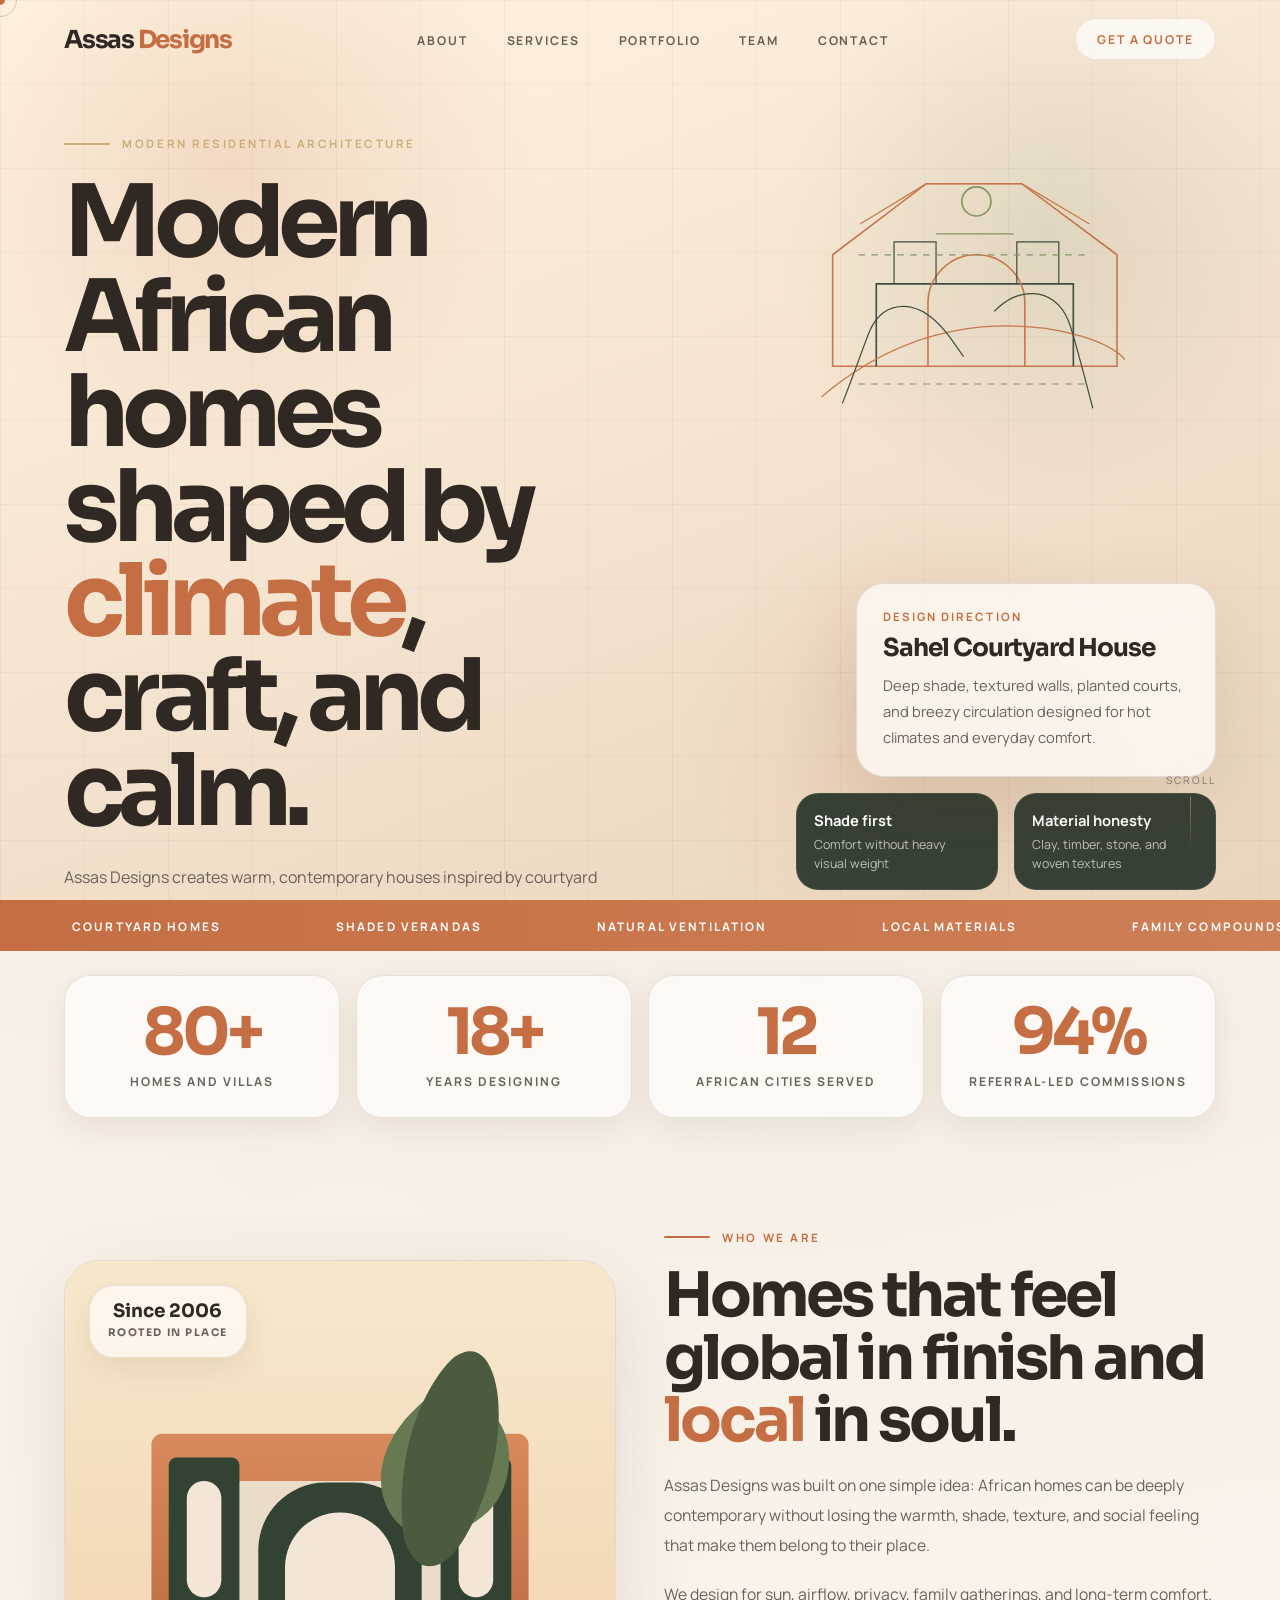
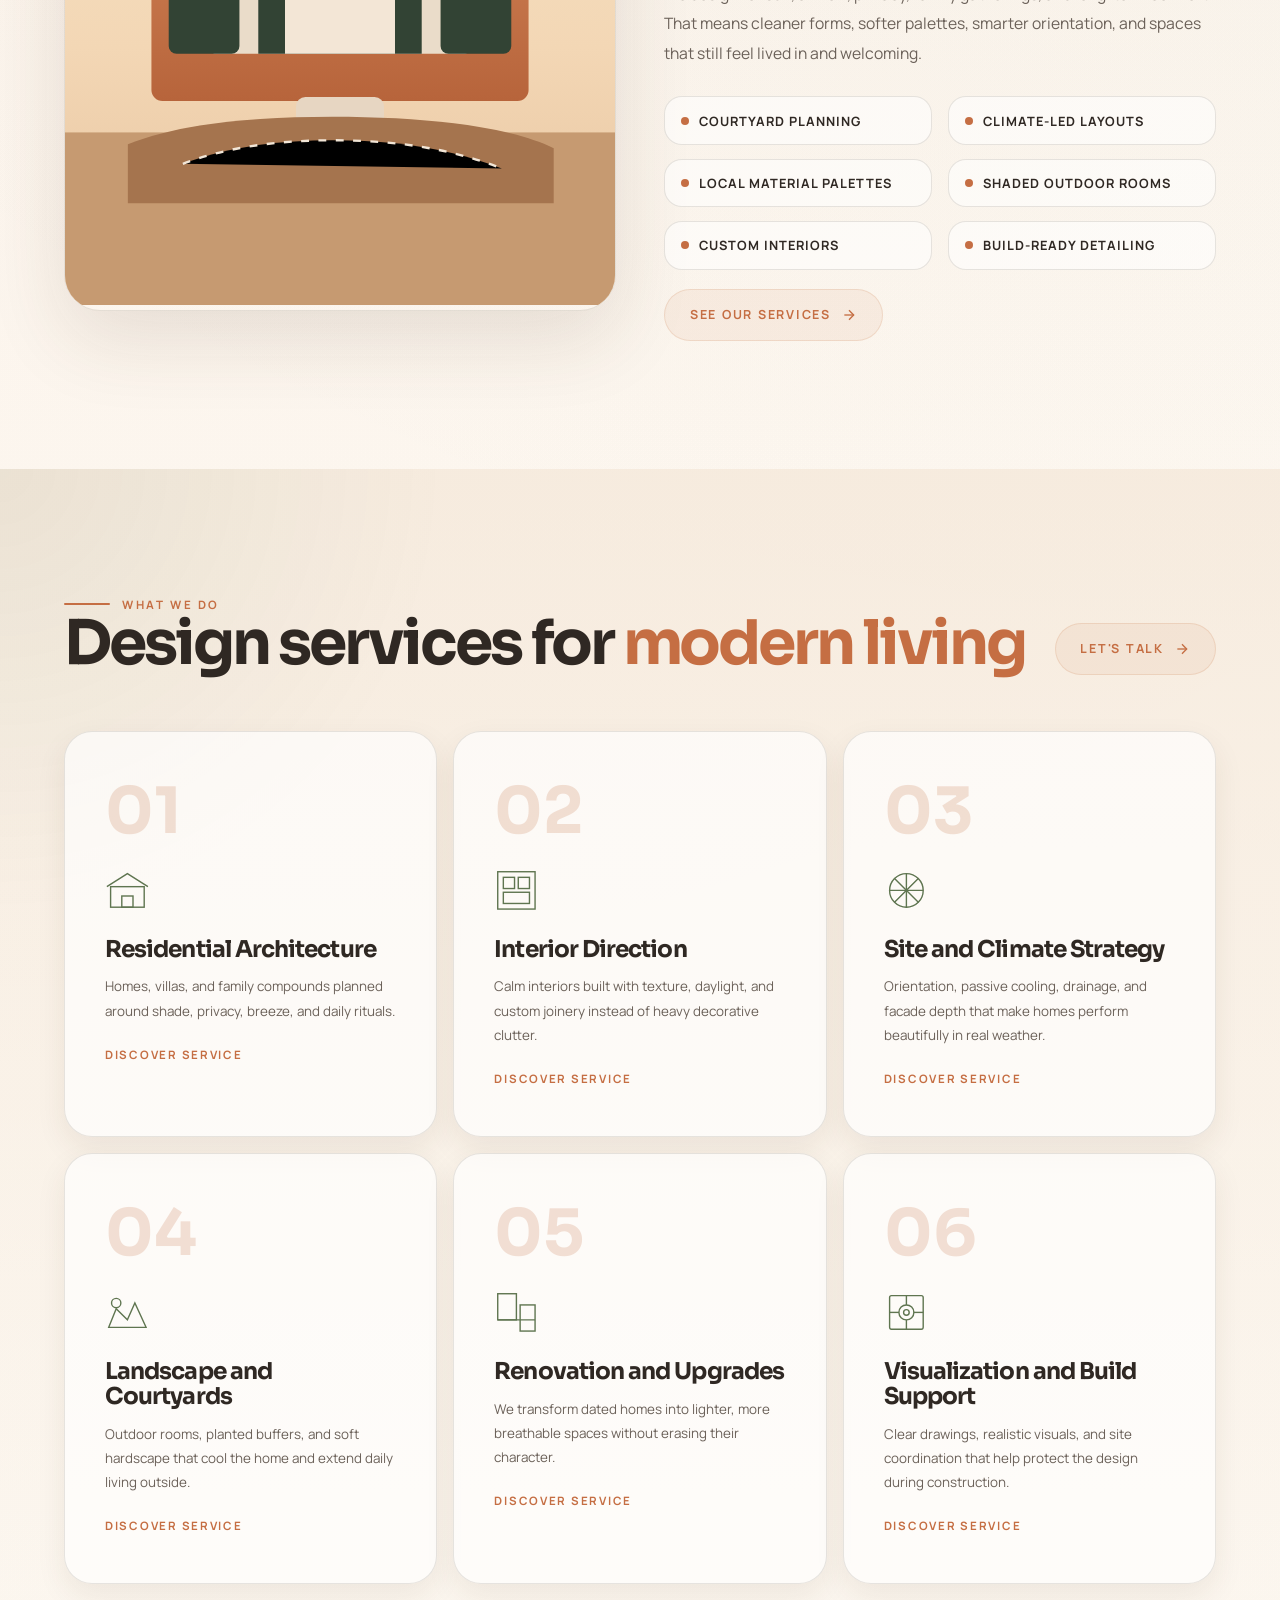
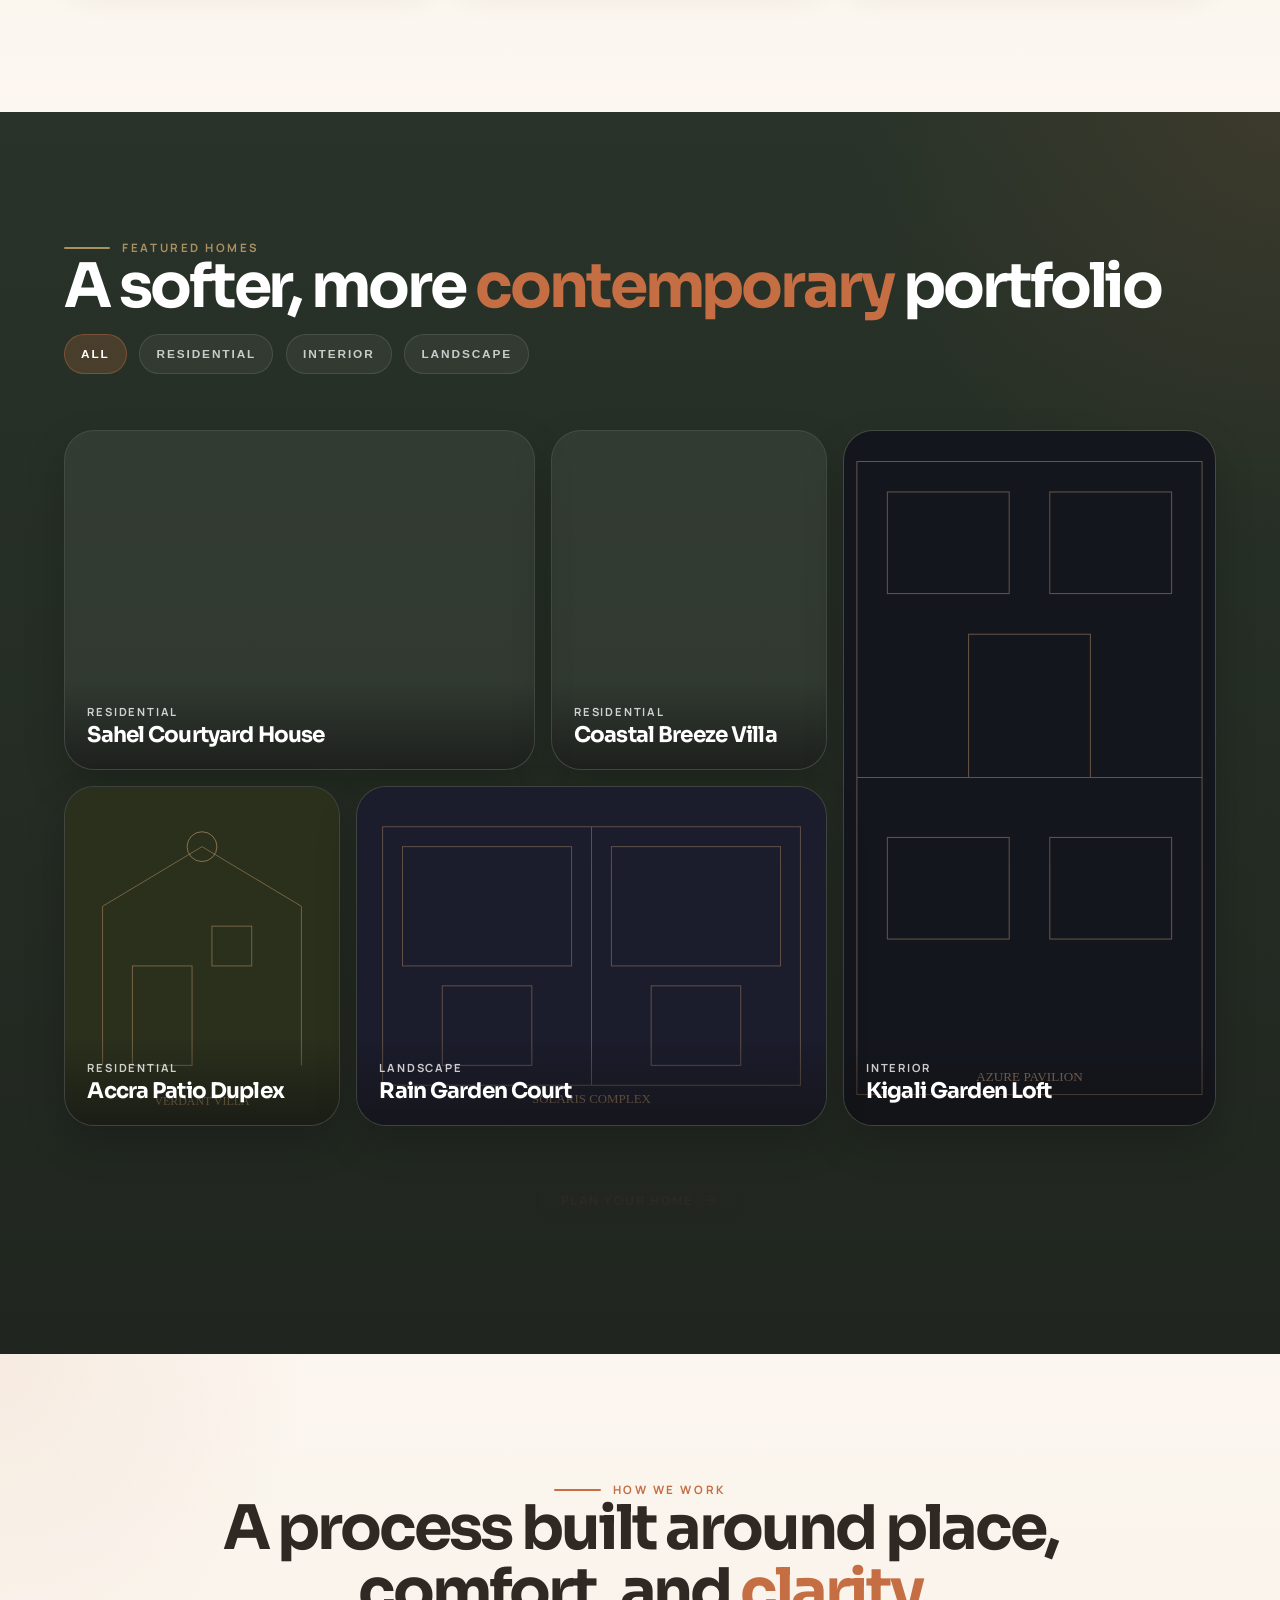
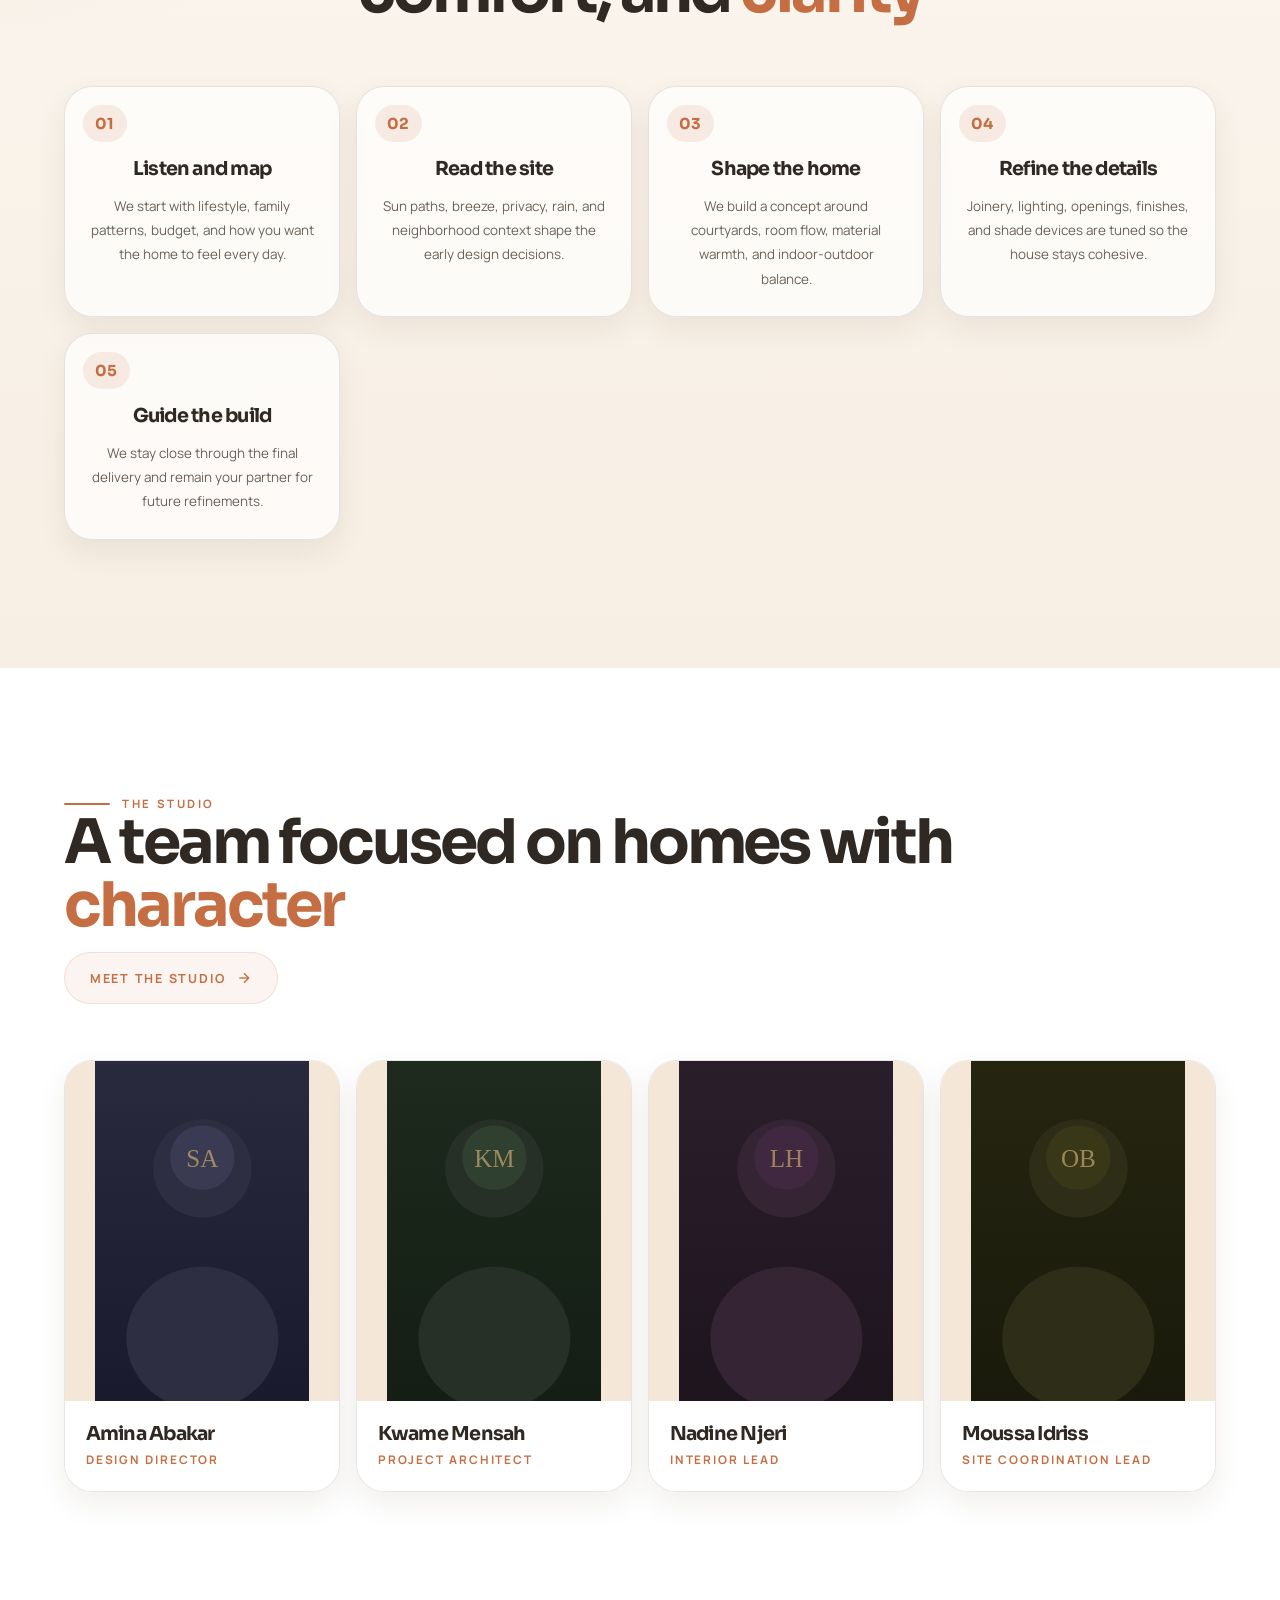
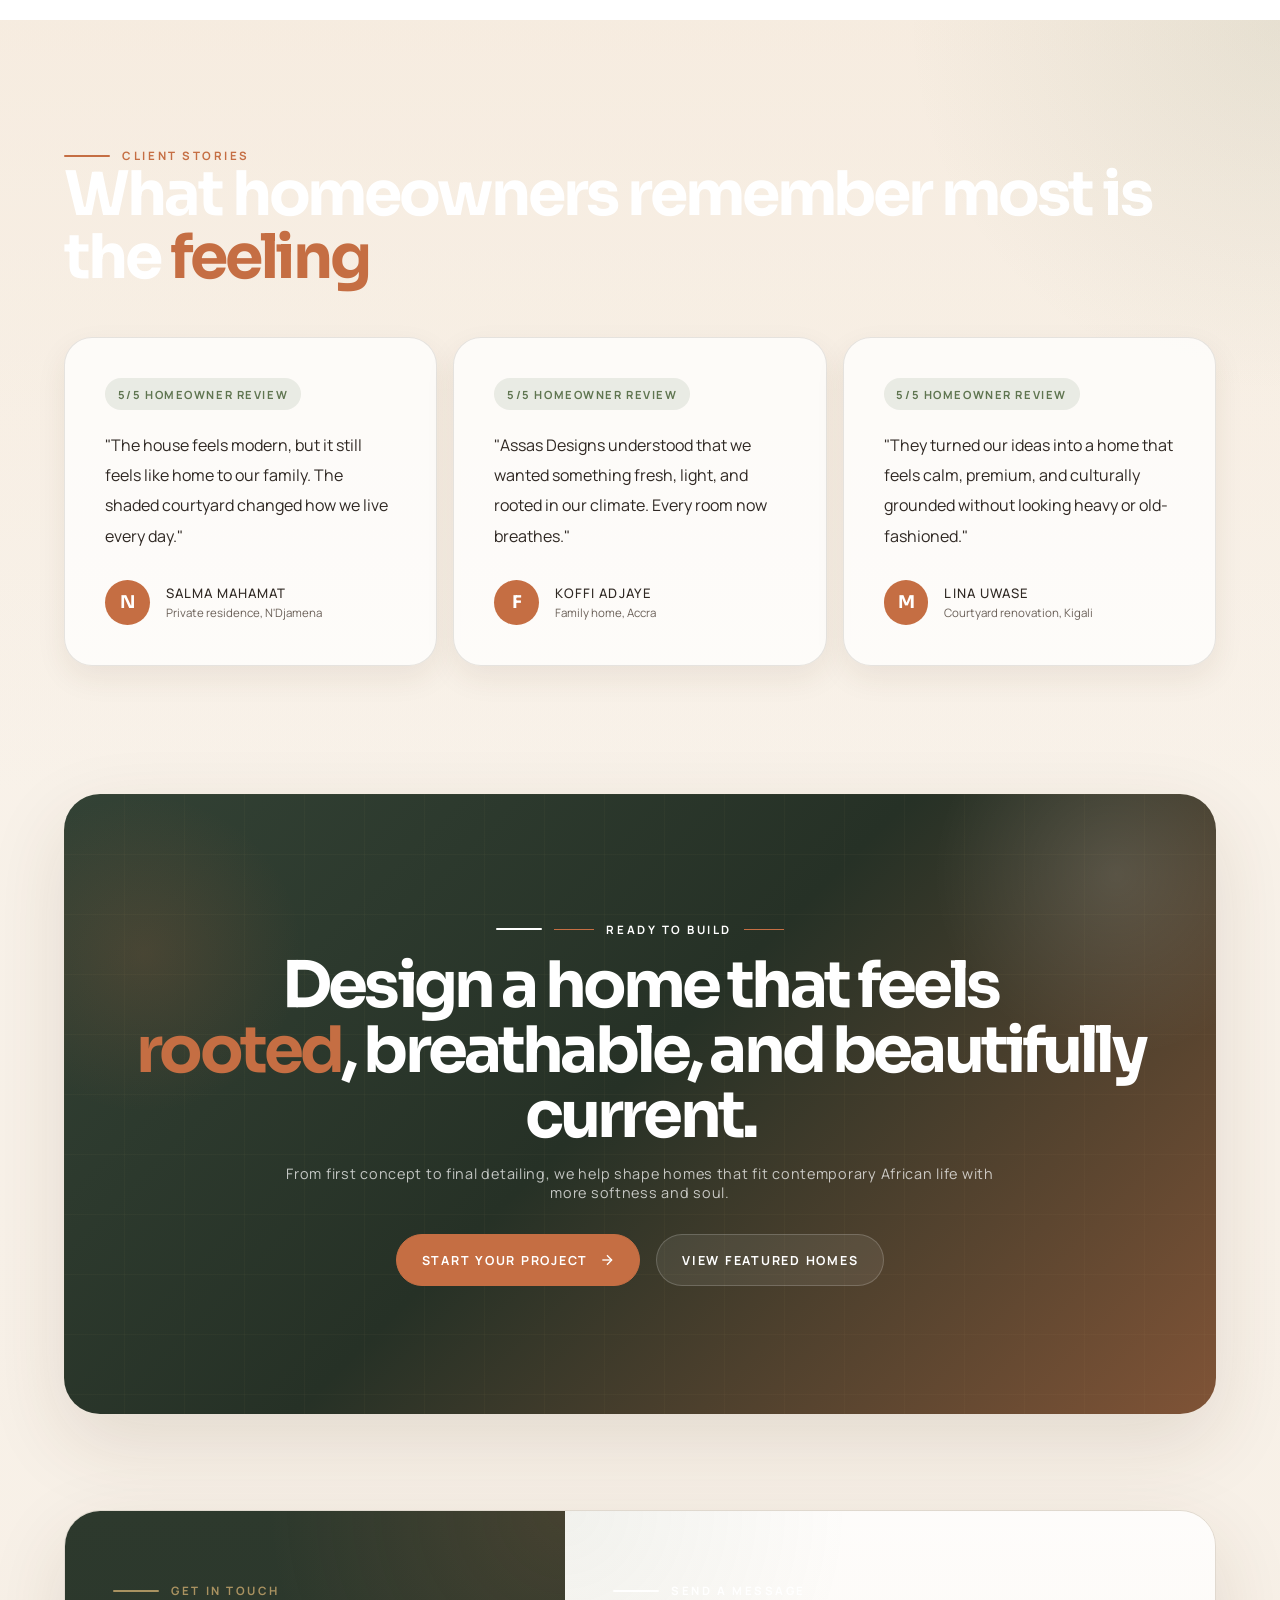
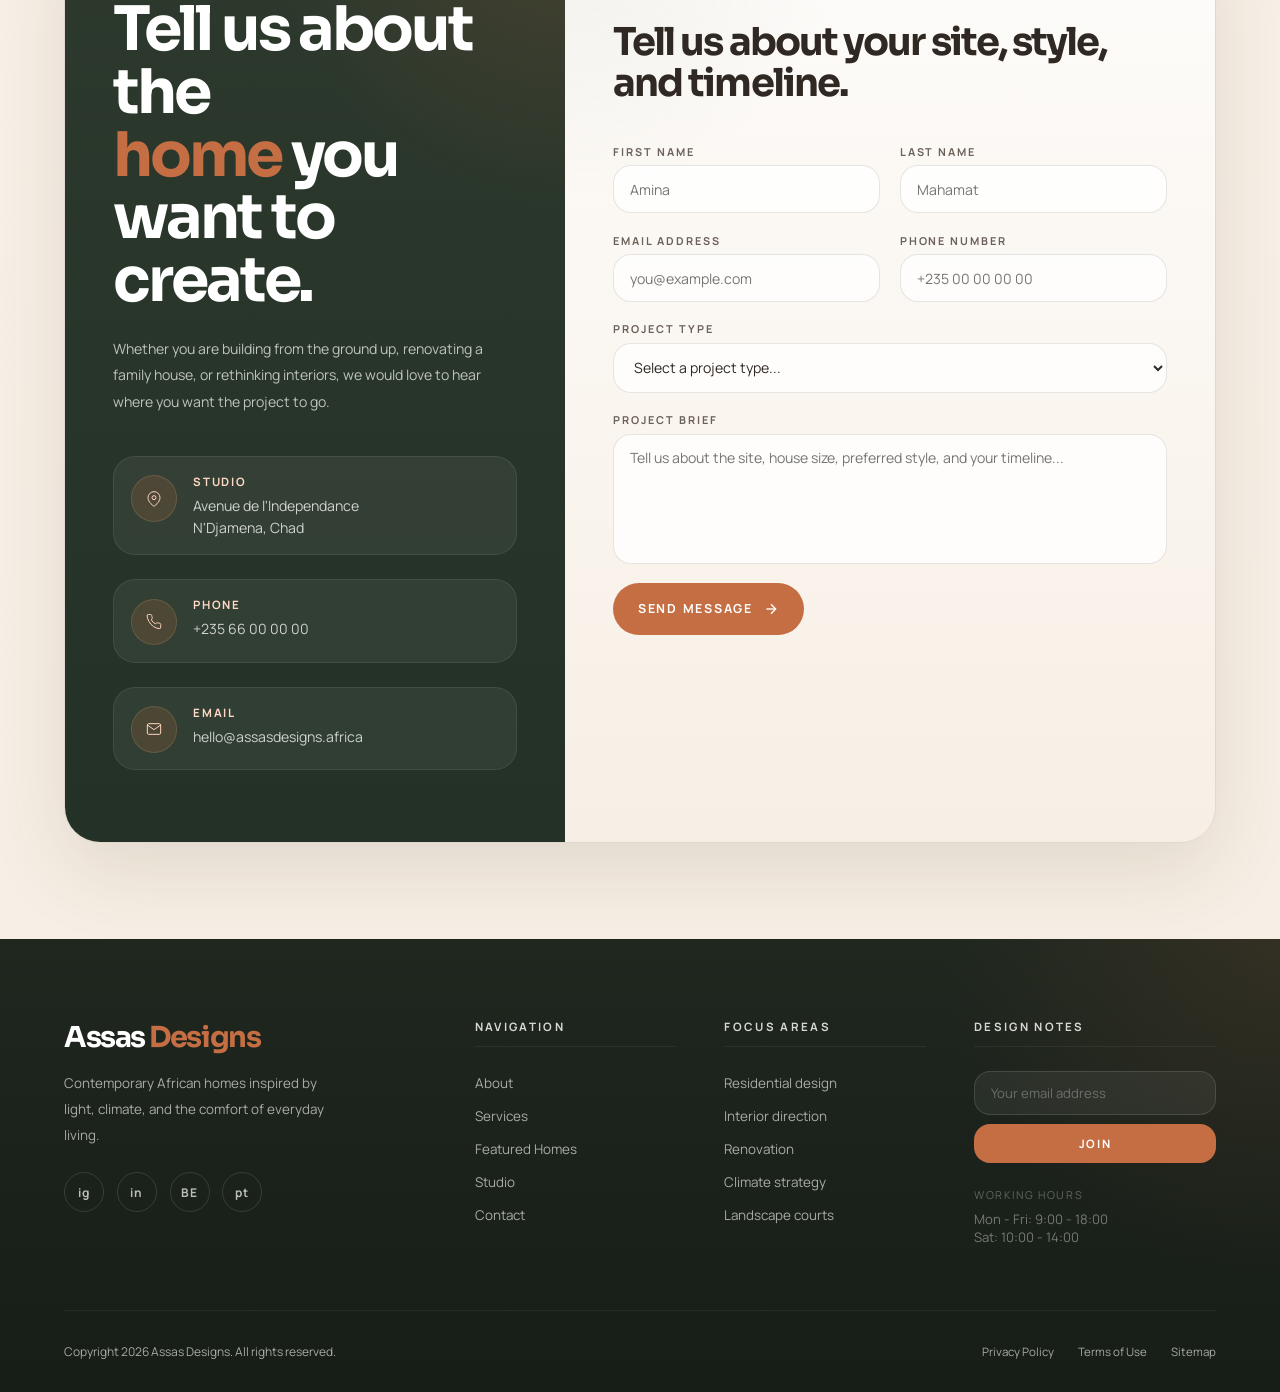
==== index.html @ fd2e8d2f "Refactor code structure for improved readability and maintainability" ====
<!DOCTYPE html>
<html lang="en">
<head>
  <meta charset="UTF-8" />
  <meta name="viewport" content="width=device-width, initial-scale=1.0" />
  <title>Assas Designs - Modern African Homes & Interiors</title>
  <link rel="preconnect" href="https://fonts.googleapis.com" />
  <link rel="preconnect" href="https://fonts.gstatic.com" crossorigin />
  <link href="https://fonts.googleapis.com/css2?family=Manrope:wght@400;500;600;700;800&family=Sora:wght@400;500;600;700;800&display=swap" rel="stylesheet" />
  <link rel="stylesheet" href="styles.css" />
</head>
<body>

  <!-- PAGE LOADER -->
  <div id="page-loader">
    <div class="loader-logo">Assas <span>Designs</span></div>
    <div class="loader-bar"><div class="loader-bar-fill"></div></div>
    <div class="loader-pct" id="loader-pct">0%</div>
  </div>

  <!-- CUSTOM CURSOR -->
  <div class="cursor" id="cursor"></div>
  <div class="cursor-ring" id="cursor-ring"></div>

  <!-- NAVBAR -->
  <nav id="navbar">
    <a href="#" class="nav-logo">Assas <span>Designs</span></a>
    <ul class="nav-links">
      <li><a href="#about">About</a></li>
      <li><a href="#services">Services</a></li>
      <li><a href="#portfolio">Portfolio</a></li>
      <li><a href="#team">Team</a></li>
      <li><a href="#contact">Contact</a></li>
    </ul>
    <a href="#contact" class="nav-cta">Get a Quote</a>
    <div class="hamburger" id="hamburger" onclick="toggleMenu()">
      <span></span><span></span><span></span>
    </div>
  </nav>

  <!-- MOBILE MENU -->
  <div class="mobile-menu" id="mobile-menu">
    <a href="#about"      onclick="toggleMenu()">About</a>
    <a href="#services"   onclick="toggleMenu()">Services</a>
    <a href="#portfolio"  onclick="toggleMenu()">Portfolio</a>
    <a href="#team"       onclick="toggleMenu()">Team</a>
    <a href="#contact"    onclick="toggleMenu()">Contact</a>
  </div>

  <!-- ══════════════ HERO ══════════════ -->
  <section id="hero">
    <div class="hero-bg"></div>

    <svg class="hero-lines" viewBox="0 0 520 520" fill="none" xmlns="http://www.w3.org/2000/svg" aria-hidden="true">
      <path d="M86 342H438V204L320 116H202L86 204V342Z" stroke="#c56e43" stroke-width="2"/>
      <path d="M140 342V240H384V342" stroke="#314333" stroke-width="2"/>
      <path d="M204 342V264C204 230.863 230.863 204 264 204C297.137 204 324 230.863 324 264V342" stroke="#c56e43" stroke-width="2"/>
      <path d="M162 240V188H214V240" stroke="#314333" stroke-width="1.5"/>
      <path d="M314 240V188H366V240" stroke="#314333" stroke-width="1.5"/>
      <path d="M118 204H406" stroke="#7d8f5b" stroke-width="1.5" stroke-dasharray="8 8"/>
      <path d="M118 364H406" stroke="#7d8f5b" stroke-width="1.5" stroke-dasharray="8 8"/>
      <path d="M72 380C138 324 214 292 302 292C370 292 430 312 448 334" stroke="#c56e43" stroke-width="1.5"/>
      <path d="M98 388C116 342 126 312 132 298C141 278 156 268 174 268C194 268 214 282 234 310L248 330" stroke="#314333" stroke-width="1.5"/>
      <path d="M408 394C392 332 382 296 378 286C369 264 352 252 334 252C316 252 302 258 286 274" stroke="#314333" stroke-width="1.5"/>
      <circle cx="264" cy="138" r="18" stroke="#7d8f5b" stroke-width="2"/>
      <path d="M120 166L202 116H320L404 166" stroke="#c56e43" stroke-width="1.5"/>
      <path d="M214 178H310" stroke="#7d8f5b" stroke-width="1.5"/>
    </svg>

    <div class="hero-content">
      <div class="section-label reveal">Modern Residential Architecture</div>
      <h1 class="hero-title reveal reveal-delay-1">
        Modern African homes shaped by <em>climate</em>, craft, and calm.
      </h1>
      <p class="hero-sub reveal reveal-delay-2">
        Assas Designs creates warm, contemporary houses inspired by courtyard living, shaded verandas, local materials, and the rhythm of family life across Africa.
      </p>
      <div class="hero-actions reveal reveal-delay-3">
        <a href="#portfolio" class="btn btn-filled">
          Explore Homes
          <svg viewBox="0 0 24 24" fill="none" stroke="currentColor" stroke-width="2"><line x1="5" y1="12" x2="19" y2="12"/><polyline points="12 5 19 12 12 19"/></svg>
        </a>
        <a href="#contact" class="btn btn-dark">Start a Project</a>
      </div>
      <div class="hero-badges reveal reveal-delay-4">
        <span class="hero-badge">Courtyard layouts</span>
        <span class="hero-badge">Passive cooling</span>
        <span class="hero-badge">Indoor-outdoor living</span>
      </div>
    </div>

    <div class="hero-showcase reveal reveal-delay-2">
      <div class="hero-card hero-card-main">
        <div class="hero-card-kicker">Design Direction</div>
        <h3>Sahel Courtyard House</h3>
        <p>Deep shade, textured walls, planted courts, and breezy circulation designed for hot climates and everyday comfort.</p>
      </div>
      <div class="hero-mini-grid">
        <div class="hero-mini">
          <strong>Shade first</strong>
          <span>Comfort without heavy visual weight</span>
        </div>
        <div class="hero-mini">
          <strong>Material honesty</strong>
          <span>Clay, timber, stone, and woven textures</span>
        </div>
      </div>
    </div>

    <div class="hero-scroll">Scroll</div>
  </section>

  <!-- TICKER -->
  <div class="ticker-wrap" aria-hidden="true">
    <div class="ticker-track">
      <span>Courtyard homes</span>
      <span>Shaded verandas</span>
      <span>Natural ventilation</span>
      <span>Local materials</span>
      <span>Family compounds</span>
      <span>Quiet interiors</span>
      <span>Tropical landscapes</span>
      <span>Climate-smart design</span>
      <span>Courtyard homes</span>
      <span>Shaded verandas</span>
      <span>Natural ventilation</span>
      <span>Local materials</span>
      <span>Family compounds</span>
      <span>Quiet interiors</span>
      <span>Tropical landscapes</span>
      <span>Climate-smart design</span>
    </div>
  </div>

  <!-- ══════════════ STATS ══════════════ -->
  <section id="stats">
    <div class="stat-item reveal">
      <div class="stat-num"><span class="counter" data-target="80">0</span><span>+</span></div>
      <div class="stat-label">Homes and villas</div>
    </div>
    <div class="stat-item reveal reveal-delay-1">
      <div class="stat-num"><span class="counter" data-target="18">0</span><span>+</span></div>
      <div class="stat-label">Years designing</div>
    </div>
    <div class="stat-item reveal reveal-delay-2">
      <div class="stat-num"><span class="counter" data-target="12">0</span><span></span></div>
      <div class="stat-label">African cities served</div>
    </div>
    <div class="stat-item reveal reveal-delay-3">
      <div class="stat-num"><span class="counter" data-target="94">0</span><span>%</span></div>
      <div class="stat-label">Referral-led commissions</div>
    </div>
  </section>

  <!-- ══════════════ ABOUT ══════════════ -->
  <section id="about">
    <div class="about-image reveal">
      <svg viewBox="0 0 700 820" xmlns="http://www.w3.org/2000/svg" role="img" aria-label="Illustration of a modern African courtyard home">
        <defs>
          <linearGradient id="aboutSky" x1="0" y1="0" x2="0" y2="1">
            <stop offset="0%" stop-color="#f7e8cc"/>
            <stop offset="60%" stop-color="#f3d7b5"/>
            <stop offset="100%" stop-color="#e6c29d"/>
          </linearGradient>
          <linearGradient id="aboutWall" x1="0" y1="0" x2="0" y2="1">
            <stop offset="0%" stop-color="#d78b5d"/>
            <stop offset="100%" stop-color="#b7643b"/>
          </linearGradient>
        </defs>
        <rect width="700" height="820" fill="url(#aboutSky)"/>
        <rect y="600" width="700" height="220" fill="#c69a71"/>
        <rect x="110" y="220" width="480" height="340" rx="14" fill="url(#aboutWall)"/>
        <rect x="176" y="280" width="348" height="220" rx="18" fill="#eadcc9"/>
        <path d="M246 500V368C246 320.503 284.503 282 332 282H368C415.497 282 454 320.503 454 368V500" fill="#324334"/>
        <path d="M280 500V390C280 351.34 311.34 320 350 320C388.66 320 420 351.34 420 390V500" fill="#f3e6d6"/>
        <rect x="132" y="250" width="90" height="250" rx="10" fill="#324334"/>
        <rect x="478" y="250" width="90" height="250" rx="10" fill="#324334"/>
        <rect x="155" y="280" width="44" height="148" rx="22" fill="#f3e6d6"/>
        <rect x="501" y="280" width="44" height="148" rx="22" fill="#f3e6d6"/>
        <rect x="294" y="555" width="112" height="44" rx="12" fill="#e7d6c2"/>
        <path d="M80 615C144 590 230 580 340 580C460 580 564 592 622 620V690H80V615Z" fill="#a5744e"/>
        <path d="M486 166C518 166 548 188 560 220C572 252 564 302 530 326C502 348 470 354 448 348C428 342 410 324 404 296C396 258 414 218 446 188C458 176 472 166 486 166Z" fill="#657a53"/>
        <path d="M430 344C426 302 430 258 440 222C454 172 480 134 496 122C516 108 534 114 544 142C556 174 554 224 542 270C528 322 506 364 486 380C474 390 458 392 448 382C438 372 432 360 430 344Z" fill="#4a5b3f"/>
        <path d="M150 640C202 620 266 610 340 610C420 610 490 620 556 646" stroke="#f2e6d7" stroke-width="3" stroke-dasharray="10 12"/>
      </svg>
      <div class="about-year">
        <strong>Since 2006</strong>
        <small>Rooted in place</small>
      </div>
    </div>

    <div class="about-content">
      <div class="section-label reveal">Who We Are</div>
      <h2 class="section-title reveal reveal-delay-1">
        Homes that feel global in finish and <em>local</em> in soul.
      </h2>
      <p class="reveal reveal-delay-2">
        Assas Designs was built on one simple idea: African homes can be deeply contemporary without losing the warmth, shade, texture, and social feeling that make them belong to their place.
      </p>
      <p class="reveal reveal-delay-3">
        We design for sun, airflow, privacy, family gatherings, and long-term comfort. That means cleaner forms, softer palettes, smarter orientation, and spaces that still feel lived in and welcoming.
      </p>
      <div class="about-features reveal reveal-delay-4">
        <div class="about-feature">Courtyard planning</div>
        <div class="about-feature">Climate-led layouts</div>
        <div class="about-feature">Local material palettes</div>
        <div class="about-feature">Shaded outdoor rooms</div>
        <div class="about-feature">Custom interiors</div>
        <div class="about-feature">Build-ready detailing</div>
      </div>
      <div class="reveal reveal-delay-5">
        <a href="#services" class="btn btn-accent">
          See Our Services
          <svg viewBox="0 0 24 24" fill="none" stroke="currentColor" stroke-width="2"><line x1="5" y1="12" x2="19" y2="12"/><polyline points="12 5 19 12 12 19"/></svg>
        </a>
      </div>
    </div>
  </section>

  <!-- ══════════════ SERVICES ══════════════ -->
  <section id="services">
    <div class="services-header">
      <div>
        <div class="section-label reveal">What We Do</div>
        <h2 class="section-title reveal reveal-delay-1">Design services for <em>modern living</em></h2>
      </div>
      <a href="#contact" class="btn btn-accent reveal reveal-delay-2">Let's Talk
        <svg viewBox="0 0 24 24" fill="none" stroke="currentColor" stroke-width="2"><line x1="5" y1="12" x2="19" y2="12"/><polyline points="12 5 19 12 12 19"/></svg>
      </a>
    </div>
    <div class="services-grid">

      <div class="service-card reveal">
        <div class="service-number">01</div>
        <svg class="service-icon" viewBox="0 0 48 48" fill="none" stroke="currentColor" stroke-width="1.5">
          <rect x="6" y="20" width="36" height="22"/><polyline points="2,20 24,6 46,20"/>
          <rect x="18" y="30" width="12" height="12"/>
        </svg>
        <h3 class="service-title">Residential Architecture</h3>
        <p class="service-desc">Homes, villas, and family compounds planned around shade, privacy, breeze, and daily rituals.</p>
        <a href="#contact" class="service-link">Discover service</a>
      </div>

      <div class="service-card reveal reveal-delay-1">
        <div class="service-number">02</div>
        <svg class="service-icon" viewBox="0 0 48 48" fill="none" stroke="currentColor" stroke-width="1.5">
          <rect x="4" y="4" width="40" height="40"/><rect x="10" y="10" width="12" height="12"/>
          <rect x="26" y="10" width="12" height="12"/><rect x="10" y="26" width="28" height="12"/>
        </svg>
        <h3 class="service-title">Interior Direction</h3>
        <p class="service-desc">Calm interiors built with texture, daylight, and custom joinery instead of heavy decorative clutter.</p>
        <a href="#contact" class="service-link">Discover service</a>
      </div>

      <div class="service-card reveal reveal-delay-2">
        <div class="service-number">03</div>
        <svg class="service-icon" viewBox="0 0 48 48" fill="none" stroke="currentColor" stroke-width="1.5">
          <circle cx="24" cy="24" r="18"/><path d="M24 6 L24 42 M6 24 L42 24"/>
          <path d="M11 11 L37 37 M37 11 L11 37"/>
        </svg>
        <h3 class="service-title">Site and Climate Strategy</h3>
        <p class="service-desc">Orientation, passive cooling, drainage, and facade depth that make homes perform beautifully in real weather.</p>
        <a href="#contact" class="service-link">Discover service</a>
      </div>

      <div class="service-card reveal reveal-delay-3">
        <div class="service-number">04</div>
        <svg class="service-icon" viewBox="0 0 48 48" fill="none" stroke="currentColor" stroke-width="1.5">
          <path d="M4 40 L12 20 L24 32 L32 14 L44 40 Z"/>
          <circle cx="12" cy="14" r="5"/>
        </svg>
        <h3 class="service-title">Landscape and Courtyards</h3>
        <p class="service-desc">Outdoor rooms, planted buffers, and soft hardscape that cool the home and extend daily living outside.</p>
        <a href="#contact" class="service-link">Discover service</a>
      </div>

      <div class="service-card reveal reveal-delay-4">
        <div class="service-number">05</div>
        <svg class="service-icon" viewBox="0 0 48 48" fill="none" stroke="currentColor" stroke-width="1.5">
          <rect x="4" y="4" width="20" height="28"/><rect x="28" y="16" width="16" height="28"/>
          <line x1="4" y1="32" x2="44" y2="32"/>
        </svg>
        <h3 class="service-title">Renovation and Upgrades</h3>
        <p class="service-desc">We transform dated homes into lighter, more breathable spaces without erasing their character.</p>
        <a href="#contact" class="service-link">Discover service</a>
      </div>

      <div class="service-card reveal reveal-delay-5">
        <div class="service-number">06</div>
        <svg class="service-icon" viewBox="0 0 48 48" fill="none" stroke="currentColor" stroke-width="1.5">
          <rect x="6" y="6" width="36" height="36" rx="2"/>
          <circle cx="24" cy="24" r="8"/><circle cx="24" cy="24" r="3"/>
          <line x1="24" y1="6" x2="24" y2="16"/><line x1="24" y1="32" x2="24" y2="42"/>
          <line x1="6" y1="24" x2="16" y2="24"/><line x1="32" y1="24" x2="42" y2="24"/>
        </svg>
        <h3 class="service-title">Visualization and Build Support</h3>
        <p class="service-desc">Clear drawings, realistic visuals, and site coordination that help protect the design during construction.</p>
        <a href="#contact" class="service-link">Discover service</a>
      </div>

    </div>
  </section>

  <!-- ══════════════ PORTFOLIO ══════════════ -->
  <section id="portfolio">
    <div class="portfolio-header">
      <div>
        <div class="section-label" style="color:rgba(201,169,110,.8)">Featured Homes</div>
        <h2 class="section-title">A softer, more <em>contemporary</em> portfolio</h2>
      </div>
      <div>
        <div class="portfolio-filters">
          <button class="filter-btn active">All</button>
          <button class="filter-btn">Residential</button>
          <button class="filter-btn">Interior</button>
          <button class="filter-btn">Landscape</button>
        </div>
      </div>
    </div>

    <div class="portfolio-grid">
      <!-- Project 1 -->
      <div class="p-item reveal">
        <div class="p-item-bg" style="background-image: url('data:image/svg+xml,<svg xmlns=%22http://www.w3.org/2000/svg%22 width=%22800%22 height=%22600%22><defs><linearGradient id=%22g%22 x1=%220%22 y1=%220%22 x2=%221%22 y2=%221%22><stop offset=%220%25%22 stop-color=%22%23223%22/><stop offset=%22100%25%22 stop-color=%22%23334%22/></linearGradient></defs><rect width=%22800%22 height=%22600%22 fill=%22url(%23g)%22/><rect x=%22100%22 y=%2280%22 width=%22600%22 height=%22440%22 fill=%22none%22 stroke=%22%23c9a96e%22 stroke-width=%221%22 opacity=%220.4%22/><rect x=%22150%22 y=%22120%22 width=%22200%22 height=%22280%22 fill=%22%231a1a2e%22 stroke=%22%23c9a96e%22 stroke-width=%220.5%22 opacity=%220.6%22/><rect x=%22380%22 y=%22180%22 width=%22260%22 height=%22220%22 fill=%22%221a1a2e%22 stroke=%22%23c9a96e%22 stroke-width=%220.5%22 opacity=%220.6%22/><text x=%22400%22 y=%22540%22 text-anchor=%22middle%22 font-family=%22Georgia%22 font-size=%2216%22 fill=%22%23c9a96e%22 opacity=%220.6%22>THE NOVA RESIDENCE</text></svg>')">
        </div>
        <div class="p-title-always">
          <div class="p-cat">Residential</div>
          <div class="p-name">Sahel Courtyard House</div>
        </div>
        <div class="p-overlay">
          <div class="p-overlay-content">
            <div>
              <div class="p-cat">Residential / 2024</div>
              <div class="p-name">Sahel Courtyard House</div>
            </div>
            <a href="#" class="p-view-btn">
              <svg width="16" height="16" viewBox="0 0 24 24" fill="none" stroke="currentColor" stroke-width="2"><line x1="5" y1="12" x2="19" y2="12"/><polyline points="12 5 19 12 12 19"/></svg>
            </a>
          </div>
        </div>
      </div>

      <!-- Project 2 -->
      <div class="p-item reveal reveal-delay-1">
        <div class="p-item-bg" style="background-image: url('data:image/svg+xml,<svg xmlns=%22http://www.w3.org/2000/svg%22 width=%22400%22 height=%22340%22><defs><linearGradient id=%22g%22 x1=%220%22 y1=%220%22 x2=%221%22 y2=%221%22><stop offset=%220%25%22 stop-color=%22%2232201a%22/><stop offset=%22100%25%22 stop-color=%22%22 stop-color=%22%22/><stop offset=%22100%25%22 stop-color=%22%2242302a%22/></linearGradient></defs><rect width=%22400%22 height=%22340%22 fill=%22%2332201a%22/><rect x=%2240%22 y=%2240%22 width=%22320%22 height=%22260%22 fill=%22none%22 stroke=%22%23c9a96e%22 stroke-width=%221%22 opacity=%220.3%22/><ellipse cx=%22200%22 cy=%22170%22 rx=%22100%22 ry=%22120%22 fill=%22none%22 stroke=%22%23c9a96e%22 stroke-width=%220.8%22 opacity=%220.4%22/><text x=%22200%22 y=%22300%22 text-anchor=%22middle%22 font-family=%22Georgia%22 font-size=%2213%22 fill=%22%23c9a96e%22 opacity=%220.6%22>MERIDIAN TOWER</text></svg>')">
        </div>
        <div class="p-title-always">
          <div class="p-cat">Residential</div>
          <div class="p-name">Coastal Breeze Villa</div>
        </div>
        <div class="p-overlay">
          <div class="p-overlay-content">
            <div>
              <div class="p-cat">Residential / 2023</div>
              <div class="p-name">Coastal Breeze Villa</div>
            </div>
            <a href="#" class="p-view-btn">
              <svg width="16" height="16" viewBox="0 0 24 24" fill="none" stroke="currentColor" stroke-width="2"><line x1="5" y1="12" x2="19" y2="12"/><polyline points="12 5 19 12 12 19"/></svg>
            </a>
          </div>
        </div>
      </div>

      <!-- Project 3 -->
      <div class="p-item reveal reveal-delay-2">
        <div class="p-item-bg" style="background-image: url('data:image/svg+xml,<svg xmlns=%22http://www.w3.org/2000/svg%22 width=%22400%22 height=%22683%22><rect width=%22400%22 height=%22683%22 fill=%22%22/><rect width=%22400%22 height=%22683%22 fill=%22%23131320%22/><g stroke=%22%23c9a96e%22 stroke-width=%221%22 fill=%22none%22 opacity=%220.4%22><rect x=%2230%22 y=%2230%22 width=%22340%22 height=%22623%22/><line x1=%2230%22 y1=%22341%22 x2=%22370%22 y2=%22341%22/><rect x=%2260%22 y=%2260%22 width=%22120%22 height=%22100%22/><rect x=%22220%22 y=%2260%22 width=%22120%22 height=%22100%22/><rect x=%2260%22 y=%22400%22 width=%22120%22 height=%22100%22/><rect x=%22220%22 y=%22400%22 width=%22120%22 height=%22100%22/><rect x=%22140%22 y=%22200%22 width=%22120%22 height=%22141%22/></g><text x=%22200%22 y=%22640%22 text-anchor=%22middle%22 font-family=%22Georgia%22 font-size=%2213%22 fill=%22%23c9a96e%22 opacity=%220.6%22>AZURE PAVILION</text></svg>')">
        </div>
        <div class="p-title-always">
          <div class="p-cat">Interior</div>
          <div class="p-name">Kigali Garden Loft</div>
        </div>
        <div class="p-overlay">
          <div class="p-overlay-content">
            <div>
              <div class="p-cat">Interior / 2024</div>
              <div class="p-name">Kigali Garden Loft</div>
            </div>
            <a href="#" class="p-view-btn">
              <svg width="16" height="16" viewBox="0 0 24 24" fill="none" stroke="currentColor" stroke-width="2"><line x1="5" y1="12" x2="19" y2="12"/><polyline points="12 5 19 12 12 19"/></svg>
            </a>
          </div>
        </div>
      </div>

      <!-- Project 4 -->
      <div class="p-item reveal reveal-delay-3">
        <div class="p-item-bg" style="background-image: url('data:image/svg+xml,<svg xmlns=%22http://www.w3.org/2000/svg%22 width=%22300%22 height=%22340%22><rect width=%22300%22 height=%22340%22 fill=%22%22/><rect width=%22300%22 height=%22340%22 fill=%22%2320301a%22/><g stroke=%22%23c9a96e%22 stroke-width=%221%22 fill=%22none%22 opacity=%220.4%22><polyline points=%2250,280 50,120 150,60 250,120 250,280%22/><rect x=%2280%22 y=%22180%22 width=%2260%22 height=%22100%22/><rect x=%22160%22 y=%22140%22 width=%2240%22 height=%2240%22/></g><circle cx=%22150%22 cy=%2260%22 r=%2215%22 fill=%22none%22 stroke=%22%23c9a96e%22 stroke-width=%221%22 opacity=%220.5%22/><text x=%22150%22 y=%22320%22 text-anchor=%22middle%22 font-family=%22Georgia%22 font-size=%2212%22 fill=%22%23c9a96e%22 opacity=%220.6%22>VERDANT VILLA</text></svg>')">
        </div>
        <div class="p-title-always">
          <div class="p-cat">Residential</div>
          <div class="p-name">Accra Patio Duplex</div>
        </div>
        <div class="p-overlay">
          <div class="p-overlay-content">
            <div>
              <div class="p-cat">Residential / 2023</div>
              <div class="p-name">Accra Patio Duplex</div>
            </div>
            <a href="#" class="p-view-btn">
              <svg width="16" height="16" viewBox="0 0 24 24" fill="none" stroke="currentColor" stroke-width="2"><line x1="5" y1="12" x2="19" y2="12"/><polyline points="12 5 19 12 12 19"/></svg>
            </a>
          </div>
        </div>
      </div>

      <!-- Project 5 -->
      <div class="p-item reveal reveal-delay-4">
        <div class="p-item-bg" style="background-image: url('data:image/svg+xml,<svg xmlns=%22http://www.w3.org/2000/svg%22 width=%22500%22 height=%22340%22><rect width=%22500%22 height=%22340%22 fill=%22%231a1830%22/><g stroke=%22%23c9a96e%22 stroke-width=%221%22 fill=%22none%22 opacity=%220.35%22><rect x=%2240%22 y=%2240%22 width=%22420%22 height=%22260%22/><line x1=%22250%22 y1=%2240%22 x2=%22250%22 y2=%22300%22/><rect x=%2260%22 y=%2260%22 width=%22170%22 height=%22120%22/><rect x=%22270%22 y=%2260%22 width=%22170%22 height=%22120%22/><rect x=%22100%22 y=%22200%22 width=%2290%22 height=%2280%22/><rect x=%22310%22 y=%22200%22 width=%2290%22 height=%2280%22/></g><text x=%22250%22 y=%22318%22 text-anchor=%22middle%22 font-family=%22Georgia%22 font-size=%2213%22 fill=%22%23c9a96e%22 opacity=%220.6%22>SOLARIS COMPLEX</text></svg>')">
        </div>
        <div class="p-title-always">
          <div class="p-cat">Landscape</div>
          <div class="p-name">Rain Garden Court</div>
        </div>
        <div class="p-overlay">
          <div class="p-overlay-content">
            <div>
              <div class="p-cat">Landscape / 2022</div>
              <div class="p-name">Rain Garden Court</div>
            </div>
            <a href="#" class="p-view-btn">
              <svg width="16" height="16" viewBox="0 0 24 24" fill="none" stroke="currentColor" stroke-width="2"><line x1="5" y1="12" x2="19" y2="12"/><polyline points="12 5 19 12 12 19"/></svg>
            </a>
          </div>
        </div>
      </div>

    </div>

    <div style="text-align:center; margin-top:3rem;">
      <a href="#contact" class="btn btn-dark">Plan Your Home
        <svg viewBox="0 0 24 24" fill="none" stroke="currentColor" stroke-width="2" style="width:1rem;height:1rem"><line x1="5" y1="12" x2="19" y2="12"/><polyline points="12 5 19 12 12 19"/></svg>
      </a>
    </div>
  </section>

  <!-- ══════════════ PROCESS ══════════════ -->
  <section id="process">
    <div class="process-header">
      <div class="section-label reveal">How We Work</div>
      <h2 class="section-title reveal reveal-delay-1">A process built around place, comfort, and <em>clarity</em></h2>
    </div>
    <div class="process-steps">
      <div class="process-step reveal">
        <div class="step-num">01</div>
        <h3 class="step-title">Listen and map</h3>
        <p class="step-desc">We start with lifestyle, family patterns, budget, and how you want the home to feel every day.</p>
      </div>
      <div class="process-step reveal reveal-delay-1">
        <div class="step-num">02</div>
        <h3 class="step-title">Read the site</h3>
        <p class="step-desc">Sun paths, breeze, privacy, rain, and neighborhood context shape the early design decisions.</p>
      </div>
      <div class="process-step reveal reveal-delay-2">
        <div class="step-num">03</div>
        <h3 class="step-title">Shape the home</h3>
        <p class="step-desc">We build a concept around courtyards, room flow, material warmth, and indoor-outdoor balance.</p>
      </div>
      <div class="process-step reveal reveal-delay-3">
        <div class="step-num">04</div>
        <h3 class="step-title">Refine the details</h3>
        <p class="step-desc">Joinery, lighting, openings, finishes, and shade devices are tuned so the house stays cohesive.</p>
      </div>
      <div class="process-step reveal reveal-delay-4">
        <div class="step-num">05</div>
        <h3 class="step-title">Guide the build</h3>
        <p class="step-desc">We stay close through the final delivery and remain your partner for future refinements.</p>
      </div>
    </div>
  </section>

  <!-- ══════════════ TEAM ══════════════ -->
  <section id="team">
    <div class="team-header">
      <div>
        <div class="section-label reveal">The Studio</div>
        <h2 class="section-title reveal reveal-delay-1">A team focused on homes with <em>character</em></h2>
      </div>
      <a href="#contact" class="btn btn-accent reveal reveal-delay-2">Meet the Studio
        <svg viewBox="0 0 24 24" fill="none" stroke="currentColor" stroke-width="2"><line x1="5" y1="12" x2="19" y2="12"/><polyline points="12 5 19 12 12 19"/></svg>
      </a>
    </div>
    <div class="team-grid">

      <div class="team-card reveal">
        <div class="team-photo">
          <div class="team-photo-placeholder">
            <svg viewBox="0 0 240 380" xmlns="http://www.w3.org/2000/svg" style="height:100%;background:#1e1e2e">
              <defs><linearGradient id="tp1" x1="0" y1="0" x2="0" y2="1"><stop offset="0%" stop-color="#2a2a3e"/><stop offset="100%" stop-color="#1a1a2e"/></linearGradient></defs>
              <rect width="240" height="380" fill="url(#tp1)"/>
              <circle cx="120" cy="120" r="55" fill="#2e2e42"/>
              <ellipse cx="120" cy="310" rx="85" ry="80" fill="#2e2e42"/>
              <circle cx="120" cy="108" r="36" fill="#3a3a52"/>
              <text x="120" y="118" text-anchor="middle" font-family="Georgia" font-size="28" fill="#c9a96e" opacity="0.7">SA</text>
            </svg>
          </div>
        </div>
        <div class="team-overlay">
          <a href="#" title="LinkedIn">in</a>
          <a href="#" title="Email">Mail</a>
        </div>
        <div class="team-info">
          <div class="team-name">Amina Abakar</div>
          <div class="team-role">Design Director</div>
        </div>
      </div>

      <div class="team-card reveal reveal-delay-1">
        <div class="team-photo">
          <div class="team-photo-placeholder">
            <svg viewBox="0 0 240 380" xmlns="http://www.w3.org/2000/svg" style="height:100%;background:#1e2a1e">
              <defs><linearGradient id="tp2" x1="0" y1="0" x2="0" y2="1"><stop offset="0%" stop-color="#1e2a1e"/><stop offset="100%" stop-color="#141e14"/></linearGradient></defs>
              <rect width="240" height="380" fill="url(#tp2)"/>
              <circle cx="120" cy="120" r="55" fill="#263026"/>
              <ellipse cx="120" cy="310" rx="85" ry="80" fill="#263026"/>
              <circle cx="120" cy="108" r="36" fill="#304030"/>
              <text x="120" y="118" text-anchor="middle" font-family="Georgia" font-size="28" fill="#c9a96e" opacity="0.7">KM</text>
            </svg>
          </div>
        </div>
        <div class="team-overlay">
          <a href="#" title="LinkedIn">in</a>
          <a href="#" title="Email">Mail</a>
        </div>
        <div class="team-info">
          <div class="team-name">Kwame Mensah</div>
          <div class="team-role">Project Architect</div>
        </div>
      </div>

      <div class="team-card reveal reveal-delay-2">
        <div class="team-photo">
          <div class="team-photo-placeholder">
            <svg viewBox="0 0 240 380" xmlns="http://www.w3.org/2000/svg" style="height:100%;background:#2a1e2a">
              <defs><linearGradient id="tp3" x1="0" y1="0" x2="0" y2="1"><stop offset="0%" stop-color="#2a1e2a"/><stop offset="100%" stop-color="#1e141e"/></linearGradient></defs>
              <rect width="240" height="380" fill="url(#tp3)"/>
              <circle cx="120" cy="120" r="55" fill="#342434"/>
              <ellipse cx="120" cy="310" rx="85" ry="80" fill="#342434"/>
              <circle cx="120" cy="108" r="36" fill="#402840"/>
              <text x="120" y="118" text-anchor="middle" font-family="Georgia" font-size="28" fill="#c9a96e" opacity="0.7">LH</text>
            </svg>
          </div>
        </div>
        <div class="team-overlay">
          <a href="#" title="LinkedIn">in</a>
          <a href="#" title="Email">Mail</a>
        </div>
        <div class="team-info">
          <div class="team-name">Nadine Njeri</div>
          <div class="team-role">Interior Lead</div>
        </div>
      </div>

      <div class="team-card reveal reveal-delay-3">
        <div class="team-photo">
          <div class="team-photo-placeholder">
            <svg viewBox="0 0 240 380" xmlns="http://www.w3.org/2000/svg" style="height:100%;background:#1e1e18">
              <defs><linearGradient id="tp4" x1="0" y1="0" x2="0" y2="1"><stop offset="0%" stop-color="#252510"/><stop offset="100%" stop-color="#1a1a0c"/></linearGradient></defs>
              <rect width="240" height="380" fill="url(#tp4)"/>
              <circle cx="120" cy="120" r="55" fill="#2e2e18"/>
              <ellipse cx="120" cy="310" rx="85" ry="80" fill="#2e2e18"/>
              <circle cx="120" cy="108" r="36" fill="#383818"/>
              <text x="120" y="118" text-anchor="middle" font-family="Georgia" font-size="28" fill="#c9a96e" opacity="0.7">OB</text>
            </svg>
          </div>
        </div>
        <div class="team-overlay">
          <a href="#" title="LinkedIn">in</a>
          <a href="#" title="Email">Mail</a>
        </div>
        <div class="team-info">
          <div class="team-name">Moussa Idriss</div>
          <div class="team-role">Site Coordination Lead</div>
        </div>
      </div>

    </div>
  </section>

  <!-- ══════════════ TESTIMONIALS ══════════════ -->
  <section id="testimonials">
    <div class="testimonials-header">
      <div class="section-label reveal">Client Stories</div>
      <h2 class="section-title reveal reveal-delay-1">What homeowners remember most is the <em>feeling</em></h2>
    </div>
    <div class="testimonials-slider">
      <div class="testi-card reveal">
        <div class="testi-stars">5/5 homeowner review</div>
        <p class="testi-text">"The house feels modern, but it still feels like home to our family. The shaded courtyard changed how we live every day."</p>
        <div class="testi-author">
          <div class="testi-avatar">N</div>
          <div>
            <div class="testi-name">Salma Mahamat</div>
            <div class="testi-company">Private residence, N'Djamena</div>
          </div>
        </div>
      </div>
      <div class="testi-card reveal reveal-delay-1">
        <div class="testi-stars">5/5 homeowner review</div>
        <p class="testi-text">"Assas Designs understood that we wanted something fresh, light, and rooted in our climate. Every room now breathes."</p>
        <div class="testi-author">
          <div class="testi-avatar">F</div>
          <div>
            <div class="testi-name">Koffi Adjaye</div>
            <div class="testi-company">Family home, Accra</div>
          </div>
        </div>
      </div>
      <div class="testi-card reveal reveal-delay-2">
        <div class="testi-stars">5/5 homeowner review</div>
        <p class="testi-text">"They turned our ideas into a home that feels calm, premium, and culturally grounded without looking heavy or old-fashioned."</p>
        <div class="testi-author">
          <div class="testi-avatar">M</div>
          <div>
            <div class="testi-name">Lina Uwase</div>
            <div class="testi-company">Courtyard renovation, Kigali</div>
          </div>
        </div>
      </div>
    </div>
  </section>

  <!-- ══════════════ CTA BANNER ══════════════ -->
  <section id="cta-banner">
    <div class="cta-bg"></div>
    <div class="cta-content">
      <div class="section-label reveal" style="justify-content:center;margin-bottom:1rem;">
        <span style="display:inline-flex;align-items:center;gap:.75rem;">
          <span style="width:2.5rem;height:1px;background:var(--accent);display:inline-block;"></span>
          Ready to Build
          <span style="width:2.5rem;height:1px;background:var(--accent);display:inline-block;"></span>
        </span>
      </div>
      <h2 class="cta-title reveal reveal-delay-1">Design a home that feels <br><em>rooted</em>, breathable, and beautifully current.</h2>
      <p class="cta-sub reveal reveal-delay-2">From first concept to final detailing, we help shape homes that fit contemporary African life with more softness and soul.</p>
      <div class="cta-actions reveal reveal-delay-3">
        <a href="#contact" class="btn btn-filled">Start Your Project
          <svg viewBox="0 0 24 24" fill="none" stroke="currentColor" stroke-width="2"><line x1="5" y1="12" x2="19" y2="12"/><polyline points="12 5 19 12 12 19"/></svg>
        </a>
        <a href="#portfolio" class="btn btn-dark">View Featured Homes</a>
      </div>
    </div>
  </section>

  <!-- ══════════════ CONTACT ══════════════ -->
  <section id="contact">
    <div class="contact-info">
      <div class="section-label reveal" style="color:rgba(201,169,110,.8)">Get In Touch</div>
      <h2 class="section-title reveal reveal-delay-1">Tell us about the <br><em>home</em> you want to create.</h2>
      <p class="reveal reveal-delay-2">
        Whether you are building from the ground up, renovating a family house, or rethinking interiors, we would love to hear where you want the project to go.
      </p>
      <div class="contact-details">
        <div class="contact-detail reveal reveal-delay-3">
          <div class="contact-detail-icon">
            <svg viewBox="0 0 24 24" fill="none" stroke="currentColor" stroke-width="1.5">
              <path d="M21 10c0 7-9 13-9 13s-9-6-9-13a9 9 0 0 1 18 0z"/>
              <circle cx="12" cy="10" r="3"/>
            </svg>
          </div>
          <div class="contact-detail-text">
            <strong>Studio</strong>
            <span>Avenue de l'Independance<br>N'Djamena, Chad</span>
          </div>
        </div>
        <div class="contact-detail reveal reveal-delay-4">
          <div class="contact-detail-icon">
            <svg viewBox="0 0 24 24" fill="none" stroke="currentColor" stroke-width="1.5">
              <path d="M22 16.92v3a2 2 0 0 1-2.18 2 19.79 19.79 0 0 1-8.63-3.07A19.5 19.5 0 0 1 4.69 11.5a19.79 19.79 0 0 1-3.07-8.67A2 2 0 0 1 3.6 0.67h3a2 2 0 0 1 2 1.72 12.84 12.84 0 0 0 .7 2.81 2 2 0 0 1-.45 2.11L8.09 8.91a16 16 0 0 0 6 6l1.27-1.27a2 2 0 0 1 2.11-.45 12.84 12.84 0 0 0 2.81.7A2 2 0 0 1 22 16.92z"/>
            </svg>
          </div>
          <div class="contact-detail-text">
            <strong>Phone</strong>
            <span>+235 66 00 00 00</span>
          </div>
        </div>
        <div class="contact-detail reveal reveal-delay-5">
          <div class="contact-detail-icon">
            <svg viewBox="0 0 24 24" fill="none" stroke="currentColor" stroke-width="1.5">
              <path d="M4 4h16c1.1 0 2 .9 2 2v12c0 1.1-.9 2-2 2H4c-1.1 0-2-.9-2-2V6c0-1.1.9-2 2-2z"/>
              <polyline points="22,6 12,13 2,6"/>
            </svg>
          </div>
          <div class="contact-detail-text">
            <strong>Email</strong>
            <span>hello@assasdesigns.africa</span>
          </div>
        </div>
      </div>
    </div>

    <div class="contact-form-wrap">
      <div class="section-label reveal">Send a Message</div>
      <h3 class="reveal reveal-delay-1">Tell us about your site, style, and timeline.</h3>
      <form id="contact-form" onsubmit="handleFormSubmit(event)">
        <div class="form-row">
          <div class="form-group reveal reveal-delay-2">
            <label for="fname">First Name</label>
            <input type="text" id="fname" name="fname" placeholder="Amina" required autocomplete="given-name" />
          </div>
          <div class="form-group reveal reveal-delay-3">
            <label for="lname">Last Name</label>
            <input type="text" id="lname" name="lname" placeholder="Mahamat" required autocomplete="family-name" />
          </div>
        </div>
        <div class="form-row">
          <div class="form-group reveal reveal-delay-2">
            <label for="email">Email Address</label>
            <input type="email" id="email" name="email" placeholder="you@example.com" required autocomplete="email" />
          </div>
          <div class="form-group reveal reveal-delay-3">
            <label for="phone">Phone Number</label>
            <input type="tel" id="phone" name="phone" placeholder="+235 00 00 00 00" autocomplete="tel" />
          </div>
        </div>
        <div class="form-row">
          <div class="form-group form-full reveal reveal-delay-2">
            <label for="service">Project Type</label>
            <select id="service" name="service">
              <option value="">Select a project type...</option>
              <option>New residential home</option>
              <option>Interior redesign</option>
              <option>Renovation or extension</option>
              <option>Landscape and courtyard</option>
              <option>Design consultation</option>
            </select>
          </div>
        </div>
        <div class="form-row">
          <div class="form-group form-full reveal reveal-delay-3">
            <label for="message">Project Brief</label>
            <textarea id="message" name="message" placeholder="Tell us about the site, house size, preferred style, and your timeline..." required></textarea>
          </div>
        </div>
        <div class="form-submit reveal reveal-delay-4">
          <button type="submit" class="btn btn-filled" style="border:none;cursor:pointer;font-family:var(--sans)">
            Send Message
            <svg viewBox="0 0 24 24" fill="none" stroke="currentColor" stroke-width="2"><line x1="5" y1="12" x2="19" y2="12"/><polyline points="12 5 19 12 12 19"/></svg>
          </button>
        </div>
        <div id="form-success" style="display:none;margin-top:1rem;padding:1rem;background:#e8f5e9;color:#2e7d32;font-size:.85rem;border-left:3px solid #4caf50;">
          Thank you. Your message has been sent and our studio will get back to you shortly.
        </div>
      </form>
    </div>
  </section>

  <!-- ══════════════ FOOTER ══════════════ -->
  <footer>
    <div class="footer-main">
      <div class="footer-brand">
        <a href="#" class="nav-logo">Assas <span>Designs</span></a>
        <p>Contemporary African homes inspired by light, climate, and the comfort of everyday living.</p>
        <div class="footer-socials">
          <a href="#" class="footer-social" title="Instagram">ig</a>
          <a href="#" class="footer-social" title="LinkedIn">in</a>
          <a href="#" class="footer-social" title="Behance">BE</a>
          <a href="#" class="footer-social" title="Pinterest">pt</a>
        </div>
      </div>
      <div class="footer-col">
        <h4>Navigation</h4>
        <ul>
          <li><a href="#about">About</a></li>
          <li><a href="#services">Services</a></li>
          <li><a href="#portfolio">Featured Homes</a></li>
          <li><a href="#team">Studio</a></li>
          <li><a href="#contact">Contact</a></li>
        </ul>
      </div>
      <div class="footer-col">
        <h4>Focus Areas</h4>
        <ul>
          <li><a href="#services">Residential design</a></li>
          <li><a href="#services">Interior direction</a></li>
          <li><a href="#services">Renovation</a></li>
          <li><a href="#services">Climate strategy</a></li>
          <li><a href="#services">Landscape courts</a></li>
        </ul>
      </div>
      <div class="footer-col">
        <h4>Design Notes</h4>
        <div class="footer-newsletter">
          <input type="email" placeholder="Your email address" aria-label="Newsletter email" />
          <button type="button">Join</button>
        </div>
        <div style="margin-top:1.5rem;">
          <div style="font-size:.68rem;letter-spacing:.15em;text-transform:uppercase;color:rgba(255,255,255,.3);margin-bottom:.5rem;">Working Hours</div>
          <div style="font-size:.82rem;color:rgba(255,255,255,.4);">Mon - Fri: 9:00 - 18:00</div>
          <div style="font-size:.82rem;color:rgba(255,255,255,.4);">Sat: 10:00 - 14:00</div>
        </div>
      </div>
    </div>
    <div class="footer-bottom">
      <p class="footer-copyright">Copyright 2026 Assas Designs. All rights reserved.</p>
      <div class="footer-bottom-links">
        <a href="#">Privacy Policy</a>
        <a href="#">Terms of Use</a>
        <a href="#">Sitemap</a>
      </div>
    </div>
  </footer>

  <!-- BACK TO TOP -->
  <button id="back-top" onclick="window.scrollTo({top:0,behavior:'smooth'})" aria-label="Back to top">
    <svg width="16" height="16" viewBox="0 0 24 24" fill="none" stroke="currentColor" stroke-width="2">
      <polyline points="18 15 12 9 6 15"/>
    </svg>
  </button>

  <script src="main.js"></script>
</body>
</html>
---- styles.css ----
/* ─────────────────  RESET & BASE  ───────────────── */
*, *::before, *::after { margin: 0; padding: 0; box-sizing: border-box; }

:root {
  --black:   #0d0d0d;
  --dark:    #1a1a1a;
  --muted:   #2e2e2e;
  --grey:    #888;
  --light:   #f5f3f0;
  --white:   #ffffff;
  --accent:  #c9a96e;
  --serif: 'Cormorant Garamond', serif;
  --sans:  'Jost', sans-serif;
}

html { scroll-behavior: smooth; font-size: 16px; }

body {
  font-family: var(--sans);
  background: var(--white);
  color: var(--dark);
  overflow-x: hidden;
}

img { display: block; width: 100%; object-fit: cover; }
a  { text-decoration: none; color: inherit; }
ul { list-style: none; }

.section-label {
  font-family: var(--sans);
  font-size: .72rem;
  letter-spacing: .25em;
  text-transform: uppercase;
  color: var(--accent);
  display: flex;
  align-items: center;
  gap: .75rem;
}
.section-label::before {
  content: '';
  display: inline-block;
  width: 2.5rem;
  height: 1px;
  background: var(--accent);
}

.section-title {
  font-family: var(--serif);
  font-weight: 300;
  font-size: clamp(2rem, 5vw, 3.6rem);
  line-height: 1.15;
  color: var(--black);
}

.section-title em {
  font-style: italic;
  color: var(--accent);
}

.btn {
  display: inline-flex;
  align-items: center;
  gap: .65rem;
  font-family: var(--sans);
  font-size: .78rem;
  font-weight: 500;
  letter-spacing: .18em;
  text-transform: uppercase;
  padding: .9rem 2.2rem;
  border: 1px solid currentColor;
  transition: background .3s, color .3s;
  cursor: pointer;
}
.btn-dark {
  color: var(--white);
  border-color: var(--white);
}
.btn-dark:hover { background: var(--white); color: var(--black); }

.btn-accent {
  color: var(--accent);
  border-color: var(--accent);
}
.btn-accent:hover { background: var(--accent); color: var(--white); }

.btn-filled {
  background: var(--accent);
  color: var(--white);
  border-color: var(--accent);
}
.btn-filled:hover { background: transparent; color: var(--accent); }

.btn svg { width: 1rem; height: 1rem; transition: transform .3s; }
.btn:hover svg { transform: translateX(4px); }

/* ─────────────────  NAVBAR  ───────────────── */
#navbar {
  position: fixed;
  inset: 0 0 auto;
  z-index: 1000;
  padding: 1.5rem 5vw;
  display: flex;
  align-items: center;
  justify-content: space-between;
  transition: background .4s, padding .4s, box-shadow .4s;
}
#navbar.scrolled {
  background: rgba(13,13,13,.97);
  padding: 1rem 5vw;
  box-shadow: 0 2px 40px rgba(0,0,0,.35);
}

.nav-logo {
  font-family: var(--serif);
  font-size: 1.5rem;
  font-weight: 400;
  letter-spacing: .06em;
  color: var(--white);
}
.nav-logo span { color: var(--accent); }

.nav-links {
  display: flex;
  gap: 2.4rem;
}
.nav-links a {
  font-size: .75rem;
  font-weight: 500;
  letter-spacing: .18em;
  text-transform: uppercase;
  color: rgba(255,255,255,.75);
  position: relative;
  transition: color .3s;
}
.nav-links a::after {
  content: '';
  position: absolute;
  bottom: -4px;
  left: 0;
  width: 0;
  height: 1px;
  background: var(--accent);
  transition: width .3s;
}
.nav-links a:hover { color: var(--white); }
.nav-links a:hover::after { width: 100%; }

.nav-cta {
  font-size: .72rem;
  font-weight: 500;
  letter-spacing: .15em;
  text-transform: uppercase;
  color: var(--white);
  border: 1px solid rgba(255,255,255,.4);
  padding: .55rem 1.4rem;
  transition: border-color .3s, background .3s;
}
.nav-cta:hover { background: var(--accent); border-color: var(--accent); }

/* hamburger (mobile) */
.hamburger {
  display: none;
  flex-direction: column;
  gap: 5px;
  cursor: pointer;
  z-index: 1001;
}
.hamburger span {
  display: block;
  width: 24px;
  height: 1.5px;
  background: var(--white);
  transition: transform .3s, opacity .3s;
}
.hamburger.open span:nth-child(1) { transform: translateY(6.5px) rotate(45deg); }
.hamburger.open span:nth-child(2) { opacity: 0; }
.hamburger.open span:nth-child(3) { transform: translateY(-6.5px) rotate(-45deg); }

.mobile-menu {
  display: none;
  position: fixed;
  inset: 0;
  background: var(--black);
  z-index: 999;
  flex-direction: column;
  align-items: center;
  justify-content: center;
  gap: 2.5rem;
}
.mobile-menu.open { display: flex; }
.mobile-menu a {
  font-family: var(--serif);
  font-size: 2rem;
  color: var(--white);
  letter-spacing: .04em;
  transition: color .3s;
}
.mobile-menu a:hover { color: var(--accent); }

/* ─────────────────  HERO  ───────────────── */
#hero {
  position: relative;
  height: 100vh;
  min-height: 600px;
  display: flex;
  align-items: flex-end;
  padding: 0 5vw 8vh;
  overflow: hidden;
}

.hero-bg {
  position: absolute;
  inset: 0;
  background: linear-gradient(135deg, #1a1a2e 0%, #16213e 40%, #0f3460 70%, #1a1a2e 100%);
}
.hero-bg::before {
  content: '';
  position: absolute;
  inset: 0;
  background-image:
    linear-gradient(rgba(201,169,110,.06) 1px, transparent 1px),
    linear-gradient(90deg, rgba(201,169,110,.06) 1px, transparent 1px);
  background-size: 80px 80px;
}
.hero-bg::after {
  content: '';
  position: absolute;
  inset: 0;
  background: radial-gradient(ellipse at 70% 50%, rgba(201,169,110,.12) 0%, transparent 55%),
              linear-gradient(to top, rgba(13,13,13,.85) 0%, transparent 60%);
}

.hero-lines {
  position: absolute;
  top: 10%;
  right: 5%;
  width: 420px;
  height: 420px;
  opacity: .18;
}

.hero-content {
  position: relative;
  z-index: 1;
  max-width: 800px;
}
.hero-content .section-label { color: rgba(201,169,110,.9); margin-bottom: 1.5rem; }
.hero-content .section-label::before { background: rgba(201,169,110,.9); }

.hero-title {
  font-family: var(--serif);
  font-size: clamp(3rem, 8vw, 6.5rem);
  font-weight: 300;
  line-height: 1.05;
  color: var(--white);
  margin-bottom: 1.8rem;
}
.hero-title em { font-style: italic; color: var(--accent); }

.hero-sub {
  font-size: .9rem;
  color: rgba(255,255,255,.6);
  line-height: 1.8;
  max-width: 440px;
  margin-bottom: 2.5rem;
}

.hero-actions { display: flex; gap: 1.2rem; flex-wrap: wrap; }

.hero-scroll {
  position: absolute;
  bottom: 3rem;
  right: 5vw;
  display: flex;
  flex-direction: column;
  align-items: center;
  gap: .6rem;
  color: rgba(255,255,255,.4);
  font-size: .65rem;
  letter-spacing: .2em;
  text-transform: uppercase;
  z-index: 1;
}
.hero-scroll::after {
  content: '';
  display: block;
  width: 1px;
  height: 55px;
  background: linear-gradient(to bottom, rgba(201,169,110,.6), transparent);
  animation: scrollLine 2s ease-in-out infinite;
}
@keyframes scrollLine {
  0%,100% { transform: scaleY(1); opacity: 1; }
  50%      { transform: scaleY(.4); opacity: .4; }
}

/* ─────────────────  TICKER  ───────────────── */
.ticker-wrap {
  background: var(--accent);
  padding: .75rem 0;
  overflow: hidden;
  white-space: nowrap;
}
.ticker-track {
  display: inline-block;
  animation: ticker 30s linear infinite;
}
.ticker-track span {
  font-size: .7rem;
  font-weight: 500;
  letter-spacing: .22em;
  text-transform: uppercase;
  color: var(--white);
  padding: 0 2.5rem;
}
.ticker-track span::before {
  content: '✦';
  margin-right: 2.5rem;
  opacity: .7;
}
@keyframes ticker { from { transform: translateX(0); } to { transform: translateX(-50%); } }

/* ─────────────────  STATS  ───────────────── */
#stats {
  background: var(--black);
  padding: 5rem 5vw;
  display: grid;
  grid-template-columns: repeat(auto-fit, minmax(180px, 1fr));
  gap: 2rem;
  text-align: center;
}
.stat-item {}
.stat-num {
  font-family: var(--serif);
  font-size: clamp(3rem, 6vw, 5rem);
  font-weight: 300;
  color: var(--white);
  line-height: 1;
}
.stat-num span { color: var(--accent); }
.stat-label {
  margin-top: .5rem;
  font-size: .72rem;
  letter-spacing: .2em;
  text-transform: uppercase;
  color: var(--grey);
}

/* ─────────────────  ABOUT  ───────────────── */
#about {
  display: grid;
  grid-template-columns: 1fr 1fr;
  min-height: 90vh;
}
.about-image {
  position: relative;
  overflow: hidden;
  min-height: 500px;
}
.about-image img {
  height: 100%;
  object-fit: cover;
  filter: brightness(.9);
  transition: transform .8s ease;
}
.about-image:hover img { transform: scale(1.04); }

.about-year {
  position: absolute;
  bottom: 2.5rem;
  right: 2.5rem;
  background: var(--accent);
  color: var(--white);
  padding: 1.2rem 1.5rem;
  text-align: center;
  font-family: var(--serif);
}
.about-year strong { display: block; font-size: 2.2rem; font-weight: 300; line-height:1; }
.about-year small  { font-size: .65rem; letter-spacing: .15em; text-transform: uppercase; }

.about-content {
  padding: 7rem 6vw;
  display: flex;
  flex-direction: column;
  justify-content: center;
  gap: 1.5rem;
  background: var(--light);
}
.about-content p {
  font-size: .92rem;
  line-height: 1.9;
  color: #555;
  max-width: 500px;
}
.about-features {
  display: grid;
  grid-template-columns: 1fr 1fr;
  gap: .8rem;
  margin-top: .5rem;
}
.about-feature {
  display: flex;
  align-items: center;
  gap: .6rem;
  font-size: .78rem;
  letter-spacing: .08em;
  text-transform: uppercase;
  color: var(--dark);
}
.about-feature::before {
  content: '';
  width: .5rem;
  height: .5rem;
  background: var(--accent);
  border-radius: 50%;
  flex-shrink: 0;
}

/* ─────────────────  SERVICES  ───────────────── */
#services {
  padding: 8rem 5vw;
  background: var(--white);
}
.services-header {
  display: flex;
  align-items: flex-end;
  justify-content: space-between;
  margin-bottom: 4.5rem;
  flex-wrap: wrap;
  gap: 1rem;
}
.services-grid {
  display: grid;
  grid-template-columns: repeat(auto-fit, minmax(280px, 1fr));
  gap: 2px;
}
.service-card {
  background: var(--light);
  padding: 3rem 2.5rem;
  position: relative;
  overflow: hidden;
  cursor: pointer;
  transition: background .4s;
}
.service-card::before {
  content: '';
  position: absolute;
  bottom: 0;
  left: 0;
  width: 100%;
  height: 3px;
  background: var(--accent);
  transform: scaleX(0);
  transform-origin: left;
  transition: transform .4s;
}
.service-card:hover { background: var(--dark); }
.service-card:hover::before { transform: scaleX(1); }

.service-number {
  font-family: var(--serif);
  font-size: 4rem;
  font-weight: 300;
  color: rgba(0,0,0,.07);
  line-height: 1;
  margin-bottom: 1.5rem;
  transition: color .4s;
}
.service-card:hover .service-number { color: rgba(255,255,255,.06); }

.service-icon {
  width: 2.8rem;
  height: 2.8rem;
  margin-bottom: 1.2rem;
  color: var(--accent);
}

.service-title {
  font-family: var(--serif);
  font-size: 1.5rem;
  font-weight: 400;
  color: var(--dark);
  margin-bottom: .8rem;
  transition: color .4s;
}
.service-card:hover .service-title { color: var(--white); }

.service-desc {
  font-size: .84rem;
  line-height: 1.8;
  color: #777;
  transition: color .4s;
}
.service-card:hover .service-desc { color: rgba(255,255,255,.55); }

.service-link {
  display: inline-flex;
  align-items: center;
  gap: .5rem;
  margin-top: 1.5rem;
  font-size: .72rem;
  letter-spacing: .15em;
  text-transform: uppercase;
  color: var(--accent);
  transition: gap .3s;
}
.service-link:hover { gap: .9rem; }

/* ─────────────────  PORTFOLIO  ───────────────── */
#portfolio {
  padding: 8rem 5vw;
  background: var(--black);
}
.portfolio-header {
  display: flex;
  justify-content: space-between;
  align-items: flex-end;
  margin-bottom: 3rem;
  flex-wrap: wrap;
  gap: 1rem;
}
.portfolio-header .section-title { color: var(--white); }

.portfolio-filters {
  display: flex;
  gap: 1.5rem;
  flex-wrap: wrap;
}
.filter-btn {
  font-size: .72rem;
  letter-spacing: .18em;
  text-transform: uppercase;
  color: rgba(255,255,255,.45);
  cursor: pointer;
  transition: color .3s;
  background: none;
  border: none;
  padding: 0;
}
.filter-btn.active, .filter-btn:hover { color: var(--accent); }

.portfolio-grid {
  display: grid;
  grid-template-columns: repeat(12, 1fr);
  grid-template-rows: repeat(2, 340px);
  gap: 3px;
}
.p-item {
  position: relative;
  overflow: hidden;
  cursor: pointer;
}
.p-item:nth-child(1) { grid-column: 1 / 6; grid-row: 1 / 2; }
.p-item:nth-child(2) { grid-column: 6 / 9; grid-row: 1 / 2; }
.p-item:nth-child(3) { grid-column: 9 / 13; grid-row: 1 / 3; }
.p-item:nth-child(4) { grid-column: 1 / 4; grid-row: 2 / 3; }
.p-item:nth-child(5) { grid-column: 4 / 9; grid-row: 2 / 3; }

.p-item-bg {
  position: absolute;
  inset: 0;
  background-size: cover;
  background-position: center;
  transition: transform .7s ease;
  filter: brightness(.7);
}
.p-item:hover .p-item-bg { transform: scale(1.07); filter: brightness(.5); }

.p-overlay {
  position: absolute;
  inset: 0;
  display: flex;
  flex-direction: column;
  justify-content: flex-end;
  padding: 2rem;
  background: linear-gradient(to top, rgba(0,0,0,.7) 0%, transparent 50%);
  opacity: 0;
  transform: translateY(8px);
  transition: opacity .4s, transform .4s;
}
.p-item:hover .p-overlay { opacity: 1; transform: translateY(0); }

.p-title-always {
  position: absolute;
  bottom: 0;
  left: 0;
  right: 0;
  padding: 1.5rem;
  background: linear-gradient(to top, rgba(0,0,0,.65) 0%, transparent 100%);
}
.p-cat {
  font-size: .65rem;
  letter-spacing: .2em;
  text-transform: uppercase;
  color: var(--accent);
  margin-bottom: .3rem;
}
.p-name {
  font-family: var(--serif);
  font-size: 1.3rem;
  font-weight: 300;
  color: var(--white);
}

.p-overlay-content {
  display: flex;
  justify-content: space-between;
  align-items: flex-end;
}
.p-view-btn {
  width: 2.8rem;
  height: 2.8rem;
  border: 1px solid rgba(255,255,255,.5);
  display: flex;
  align-items: center;
  justify-content: center;
  color: var(--white);
  transition: background .3s, border-color .3s;
}
.p-view-btn:hover { background: var(--accent); border-color: var(--accent); }

/* ─────────────────  PROCESS  ───────────────── */
#process {
  padding: 8rem 5vw;
  background: var(--light);
}
.process-header { text-align: center; margin-bottom: 5rem; }
.process-header .section-label { justify-content: center; }
.process-header .section-label::before { display: none; }
.process-header .section-label::after {
  content: '';
  display: inline-block;
  width: 2.5rem;
  height: 1px;
  background: var(--accent);
}

.process-steps {
  display: grid;
  grid-template-columns: repeat(auto-fit, minmax(220px, 1fr));
  position: relative;
  gap: 0;
}
.process-steps::before {
  content: '';
  position: absolute;
  top: 2.5rem;
  left: 0;
  right: 0;
  height: 1px;
  background: var(--accent);
  opacity: .3;
}

.process-step {
  padding: 4rem 2rem 3rem;
  text-align: center;
  position: relative;
}
.step-num {
  position: absolute;
  top: 0;
  left: 50%;
  transform: translate(-50%, -50%);
  width: 5rem;
  height: 5rem;
  background: var(--light);
  border: 1px solid var(--accent);
  border-radius: 50%;
  display: flex;
  align-items: center;
  justify-content: center;
  font-family: var(--serif);
  font-size: 1.4rem;
  color: var(--accent);
}
.step-title {
  font-family: var(--serif);
  font-size: 1.25rem;
  margin-bottom: .8rem;
  color: var(--dark);
}
.step-desc {
  font-size: .84rem;
  line-height: 1.8;
  color: #777;
}

/* ─────────────────  TEAM  ───────────────── */
#team {
  padding: 8rem 5vw;
  background: var(--white);
}
.team-header {
  display: flex;
  justify-content: space-between;
  align-items: flex-end;
  margin-bottom: 4rem;
  flex-wrap: wrap;
  gap: 1rem;
}
.team-grid {
  display: grid;
  grid-template-columns: repeat(auto-fit, minmax(240px, 1fr));
  gap: 2px;
}
.team-card {
  position: relative;
  overflow: hidden;
}
.team-photo {
  height: 380px;
  overflow: hidden;
  background: var(--muted);
}
.team-photo-placeholder {
  height: 100%;
  display: flex;
  align-items: center;
  justify-content: center;
}
.team-info {
  padding: 1.5rem;
  background: var(--light);
}
.team-name {
  font-family: var(--serif);
  font-size: 1.3rem;
  font-weight: 400;
  color: var(--dark);
}
.team-role {
  font-size: .72rem;
  letter-spacing: .15em;
  text-transform: uppercase;
  color: var(--accent);
  margin-top: .3rem;
}
.team-socials {
  display: flex;
  gap: .8rem;
  margin-top: .8rem;
}
.team-socials a {
  font-size: .72rem;
  color: var(--grey);
  transition: color .3s;
}
.team-socials a:hover { color: var(--accent); }

.team-overlay {
  position: absolute;
  top: 0;
  left: 0;
  right: 0;
  height: 380px;
  background: rgba(201,169,110,.88);
  display: flex;
  align-items: center;
  justify-content: center;
  flex-direction: column;
  gap: 1rem;
  opacity: 0;
  transition: opacity .4s;
}
.team-card:hover .team-overlay { opacity: 1; }
.team-overlay a {
  width: 2.5rem;
  height: 2.5rem;
  border: 1px solid rgba(255,255,255,.6);
  display: flex;
  align-items: center;
  justify-content: center;
  color: var(--white);
  font-size: .8rem;
  transition: background .3s;
}
.team-overlay a:hover { background: rgba(255,255,255,.2); }

/* ─────────────────  TESTIMONIALS  ───────────────── */
#testimonials {
  padding: 8rem 5vw;
  background: var(--dark);
  position: relative;
  overflow: hidden;
}
#testimonials::before {
  content: '"';
  font-family: var(--serif);
  font-size: 30rem;
  color: rgba(255,255,255,.02);
  position: absolute;
  top: -5rem;
  right: 5vw;
  line-height: 1;
  pointer-events: none;
}

.testimonials-header { margin-bottom: 4rem; }
.testimonials-header .section-title { color: var(--white); }

.testimonials-slider {
  display: grid;
  grid-template-columns: repeat(3, 1fr);
  gap: 2rem;
}

.testi-card {
  background: rgba(255,255,255,.04);
  border: 1px solid rgba(255,255,255,.06);
  padding: 2.5rem;
  position: relative;
  transition: border-color .3s, background .3s;
}
.testi-card:hover {
  border-color: rgba(201,169,110,.3);
  background: rgba(201,169,110,.05);
}
.testi-card::before {
  content: '"';
  font-family: var(--serif);
  font-size: 5rem;
  color: var(--accent);
  opacity: .4;
  position: absolute;
  top: 1rem;
  right: 1.5rem;
  line-height: 1;
}
.testi-stars {
  display: flex;
  gap: .2rem;
  margin-bottom: 1.2rem;
  color: var(--accent);
  font-size: .85rem;
}
.testi-text {
  font-family: var(--serif);
  font-size: 1.05rem;
  font-style: italic;
  color: rgba(255,255,255,.7);
  line-height: 1.8;
  margin-bottom: 1.8rem;
}
.testi-author {
  display: flex;
  align-items: center;
  gap: 1rem;
}
.testi-avatar {
  width: 2.8rem;
  height: 2.8rem;
  border-radius: 50%;
  background: var(--accent);
  display: flex;
  align-items: center;
  justify-content: center;
  font-family: var(--serif);
  font-size: 1.1rem;
  color: var(--white);
  font-weight: 400;
  flex-shrink: 0;
}
.testi-name {
  font-size: .82rem;
  font-weight: 500;
  color: var(--white);
  text-transform: uppercase;
  letter-spacing: .08em;
}
.testi-company {
  font-size: .72rem;
  color: var(--grey);
  margin-top: .2rem;
}

/* ─────────────────  CTA BANNER  ───────────────── */
#cta-banner {
  position: relative;
  padding: 8rem 5vw;
  overflow: hidden;
  background: var(--black);
  text-align: center;
}
.cta-bg {
  position: absolute;
  inset: 0;
  background-image:
    linear-gradient(rgba(201,169,110,.04) 1px, transparent 1px),
    linear-gradient(90deg, rgba(201,169,110,.04) 1px, transparent 1px);
  background-size: 60px 60px;
}
.cta-bg::after {
  content: '';
  position: absolute;
  inset: 0;
  background: radial-gradient(ellipse at center, rgba(201,169,110,.1) 0%, transparent 65%);
}
.cta-content { position: relative; z-index: 1; }
.cta-title {
  font-family: var(--serif);
  font-size: clamp(2.2rem, 5vw, 4.5rem);
  font-weight: 300;
  color: var(--white);
  margin-bottom: 1rem;
}
.cta-title em { font-style: italic; color: var(--accent); }
.cta-sub {
  font-size: .9rem;
  color: rgba(255,255,255,.5);
  margin-bottom: 2.5rem;
  letter-spacing: .05em;
}
.cta-actions { display: flex; gap: 1rem; justify-content: center; flex-wrap: wrap; }

/* ─────────────────  CONTACT  ───────────────── */
#contact {
  display: grid;
  grid-template-columns: 1fr 1.3fr;
}
.contact-info {
  background: var(--dark);
  padding: 7rem 5vw;
}
.contact-info .section-title { color: var(--white); margin-bottom: 1.5rem; }
.contact-info p {
  font-size: .88rem;
  line-height: 1.9;
  color: rgba(255,255,255,.5);
  margin-bottom: 2.5rem;
  max-width: 380px;
}
.contact-details { display: flex; flex-direction: column; gap: 1.5rem; }
.contact-detail {
  display: flex;
  gap: 1rem;
  align-items: flex-start;
}
.contact-detail-icon {
  width: 2.5rem;
  height: 2.5rem;
  background: rgba(201,169,110,.1);
  border: 1px solid rgba(201,169,110,.2);
  display: flex;
  align-items: center;
  justify-content: center;
  color: var(--accent);
  flex-shrink: 0;
  margin-top: .1rem;
}
.contact-detail-icon svg { width: 1rem; height: 1rem; }
.contact-detail-text strong {
  display: block;
  font-size: .72rem;
  letter-spacing: .15em;
  text-transform: uppercase;
  color: var(--accent);
  margin-bottom: .3rem;
}
.contact-detail-text span {
  font-size: .88rem;
  color: rgba(255,255,255,.6);
}

.contact-form-wrap {
  background: var(--light);
  padding: 7rem 5vw;
}
.contact-form-wrap .section-label { margin-bottom: 1.5rem; }
.contact-form-wrap h3 {
  font-family: var(--serif);
  font-size: 2rem;
  font-weight: 300;
  color: var(--dark);
  margin-bottom: 2.5rem;
}

.form-row { display: grid; grid-template-columns: 1fr 1fr; gap: 1.2rem; margin-bottom: 1.2rem; }
.form-group { display: flex; flex-direction: column; gap: .4rem; }
.form-group label {
  font-size: .68rem;
  letter-spacing: .18em;
  text-transform: uppercase;
  color: #888;
}
.form-group input,
.form-group select,
.form-group textarea {
  font-family: var(--sans);
  font-size: .88rem;
  color: var(--dark);
  background: var(--white);
  border: 1px solid #ddd;
  padding: .85rem 1rem;
  outline: none;
  transition: border-color .3s;
  resize: none;
}
.form-group input:focus,
.form-group select:focus,
.form-group textarea:focus { border-color: var(--accent); }
.form-group textarea { height: 130px; }

.form-full { grid-column: 1 / -1; }
.form-submit { margin-top: 1rem; }

/* ─────────────────  FOOTER  ───────────────── */
footer {
  background: var(--black);
  padding: 5rem 5vw 2rem;
}
.footer-main {
  display: grid;
  grid-template-columns: 1.8fr 1fr 1fr 1.2fr;
  gap: 3rem;
  padding-bottom: 4rem;
  border-bottom: 1px solid rgba(255,255,255,.06);
}
.footer-brand .nav-logo { font-size: 1.8rem; display: block; margin-bottom: 1rem; }
.footer-brand p {
  font-size: .84rem;
  line-height: 1.9;
  color: rgba(255,255,255,.4);
  max-width: 280px;
  margin-bottom: 1.5rem;
}
.footer-socials { display: flex; gap: .8rem; }
.footer-social {
  width: 2.2rem;
  height: 2.2rem;
  border: 1px solid rgba(255,255,255,.12);
  display: flex;
  align-items: center;
  justify-content: center;
  color: rgba(255,255,255,.4);
  font-size: .75rem;
  transition: border-color .3s, color .3s, background .3s;
}
.footer-social:hover {
  border-color: var(--accent);
  color: var(--accent);
}

.footer-col h4 {
  font-size: .72rem;
  letter-spacing: .2em;
  text-transform: uppercase;
  color: var(--white);
  margin-bottom: 1.5rem;
  padding-bottom: .7rem;
  border-bottom: 1px solid rgba(255,255,255,.06);
}
.footer-col ul { display: flex; flex-direction: column; gap: .7rem; }
.footer-col li a {
  font-size: .84rem;
  color: rgba(255,255,255,.4);
  transition: color .3s, padding-left .3s;
}
.footer-col li a:hover { color: var(--accent); padding-left: .4rem; }

.footer-newsletter input {
  font-family: var(--sans);
  font-size: .82rem;
  background: rgba(255,255,255,.04);
  border: 1px solid rgba(255,255,255,.1);
  color: var(--white);
  padding: .75rem 1rem;
  width: 100%;
  outline: none;
  transition: border-color .3s;
  margin-bottom: .6rem;
}
.footer-newsletter input:focus { border-color: var(--accent); }
.footer-newsletter input::placeholder { color: rgba(255,255,255,.3); }
.footer-newsletter button {
  width: 100%;
  background: var(--accent);
  color: var(--white);
  border: none;
  padding: .75rem 1rem;
  font-family: var(--sans);
  font-size: .72rem;
  letter-spacing: .15em;
  text-transform: uppercase;
  cursor: pointer;
  transition: opacity .3s;
}
.footer-newsletter button:hover { opacity: .85; }

.footer-bottom {
  padding-top: 2rem;
  display: flex;
  justify-content: space-between;
  align-items: center;
  flex-wrap: wrap;
  gap: 1rem;
}
.footer-copyright {
  font-size: .75rem;
  color: rgba(255,255,255,.25);
}
.footer-bottom-links {
  display: flex;
  gap: 1.5rem;
}
.footer-bottom-links a {
  font-size: .72rem;
  color: rgba(255,255,255,.25);
  transition: color .3s;
}
.footer-bottom-links a:hover { color: var(--accent); }

/* ─────────────────  SCROLL REVEAL  ───────────────── */
.reveal {
  opacity: 0;
  transform: translateY(30px);
  transition: opacity .7s ease, transform .7s ease;
}
.reveal.visible {
  opacity: 1;
  transform: translateY(0);
}
.reveal-delay-1 { transition-delay: .1s; }
.reveal-delay-2 { transition-delay: .2s; }
.reveal-delay-3 { transition-delay: .3s; }
.reveal-delay-4 { transition-delay: .4s; }
.reveal-delay-5 { transition-delay: .5s; }

/* ─────────────────  CURSOR  ───────────────── */
.cursor {
  position: fixed;
  width: 8px;
  height: 8px;
  background: var(--accent);
  border-radius: 50%;
  pointer-events: none;
  z-index: 9999;
  transform: translate(-50%, -50%);
  transition: transform .1s, width .3s, height .3s, opacity .3s;
}
.cursor-ring {
  position: fixed;
  width: 36px;
  height: 36px;
  border: 1px solid rgba(201,169,110,.5);
  border-radius: 50%;
  pointer-events: none;
  z-index: 9998;
  transform: translate(-50%, -50%);
  transition: transform .18s ease, width .3s, height .3s, border-color .3s;
}
.cursor.hovered, .cursor-ring.hovered {
  width: 16px;
  height: 16px;
  border-color: var(--accent);
}

/* ─────────────────  PAGE LOADER  ───────────────── */
#page-loader {
  position: fixed;
  inset: 0;
  background: var(--black);
  z-index: 99999;
  display: flex;
  align-items: center;
  justify-content: center;
  flex-direction: column;
  gap: 1.5rem;
  transition: opacity .6s ease, visibility .6s ease;
}
#page-loader.hidden { opacity: 0; visibility: hidden; }

.loader-logo {
  font-family: var(--serif);
  font-size: 2.5rem;
  font-weight: 300;
  color: var(--white);
}
.loader-logo span { color: var(--accent); }

.loader-bar {
  width: 200px;
  height: 1px;
  background: rgba(255,255,255,.1);
  overflow: hidden;
}
.loader-bar-fill {
  height: 100%;
  background: var(--accent);
  width: 0;
  animation: loadFill 1.8s ease forwards;
}
@keyframes loadFill { to { width: 100%; } }

.loader-pct {
  font-size: .72rem;
  letter-spacing: .2em;
  color: rgba(255,255,255,.4);
}

/* ─────────────────  BACK TO TOP  ───────────────── */
#back-top {
  position: fixed;
  bottom: 2.5rem;
  right: 2.5rem;
  width: 2.8rem;
  height: 2.8rem;
  background: var(--accent);
  color: var(--white);
  display: flex;
  align-items: center;
  justify-content: center;
  z-index: 500;
  opacity: 0;
  visibility: hidden;
  transition: opacity .3s, visibility .3s, background .3s;
  cursor: pointer;
}
#back-top.show { opacity: 1; visibility: visible; }
#back-top:hover { background: #b8914a; }

/* ─────────────────  RESPONSIVE  ───────────────── */
@media (max-width: 1024px) {
  .portfolio-grid {
    grid-template-columns: 1fr 1fr;
    grid-template-rows: auto;
  }
  .p-item:nth-child(n) { grid-column: auto; grid-row: auto; }
  .p-item:nth-child(1) { grid-column: span 2; }

  .testimonials-slider { grid-template-columns: 1fr 1fr; }
  .testi-card:last-child { display: none; }

  .footer-main { grid-template-columns: 1fr 1fr; }
  .footer-brand { grid-column: 1 / -1; }
}

@media (max-width: 768px) {
  .nav-links, .nav-cta { display: none; }
  .hamburger { display: flex; }

  #about { grid-template-columns: 1fr; }
  .about-image { min-height: 50vw; }
  .about-content { padding: 4rem 5vw; }

  #contact { grid-template-columns: 1fr; }

  .testimonials-slider { grid-template-columns: 1fr; }
  .testi-card:not(:first-child) { display: none; }

  .portfolio-grid {
    grid-template-columns: 1fr;
    grid-template-rows: auto;
  }
  .p-item:nth-child(n) { grid-column: span 1; height: 260px; }

  .form-row { grid-template-columns: 1fr; }

  .footer-main { grid-template-columns: 1fr; }

  .hero-lines { display: none; }

  #stats { grid-template-columns: 1fr 1fr; }
}

@media (max-width: 480px) {
  .section-title { font-size: 1.8rem; }
  .hero-title { font-size: 2.6rem; }
  #stats { grid-template-columns: 1fr 1fr; }
  .process-steps::before { display: none; }
}

/* Modern Refresh */
:root {
  --black: #161310;
  --dark: #2f2823;
  --muted: #f4e7d8;
  --grey: #6b6159;
  --light: #fbf6ef;
  --white: #ffffff;
  --accent: #c56e43;
  --leaf: #5f7550;
  --line: rgba(62, 49, 38, 0.12);
  --serif: "Sora", sans-serif;
  --sans: "Manrope", sans-serif;
}

body {
  font-family: var(--sans);
  color: var(--dark);
  background:
    radial-gradient(circle at top left, rgba(197, 110, 67, 0.08), transparent 28%),
    radial-gradient(circle at top right, rgba(95, 117, 80, 0.08), transparent 24%),
    linear-gradient(180deg, #fffaf3 0%, #fbf6ef 48%, #f6eee4 100%);
}

.section-label {
  font-size: .72rem;
  font-weight: 700;
  letter-spacing: .22em;
  color: var(--accent);
}

.section-label::before {
  width: 2.9rem;
  height: 2px;
  border-radius: 999px;
  background: currentColor;
}

.section-title {
  font-family: var(--serif);
  font-size: clamp(2.2rem, 4.8vw, 4.5rem);
  font-weight: 700;
  line-height: 1.02;
  letter-spacing: -.05em;
  color: var(--dark);
}

.section-title em,
.hero-title em,
.cta-title em {
  font-style: normal;
  color: var(--accent);
}

.btn {
  min-height: 3.25rem;
  padding: .9rem 1.55rem;
  border-radius: 999px;
  border: 1px solid transparent;
  font-size: .78rem;
  font-weight: 700;
  letter-spacing: .14em;
  transition: transform .25s ease, background .25s ease, color .25s ease, border-color .25s ease, box-shadow .25s ease;
}

.btn:hover {
  transform: translateY(-2px);
  box-shadow: 0 16px 36px rgba(74, 47, 24, .12);
}

.btn-accent {
  color: var(--accent);
  background: rgba(197, 110, 67, .08);
  border-color: rgba(197, 110, 67, .16);
}

.btn-accent:hover {
  background: rgba(197, 110, 67, .16);
  color: var(--accent);
}

.btn-filled {
  background: var(--accent);
  color: var(--white);
  border-color: var(--accent);
}

.btn-filled:hover {
  background: #a85731;
  color: var(--white);
}

.btn-dark {
  color: var(--dark);
  background: rgba(47, 40, 35, .06);
  border-color: rgba(47, 40, 35, .08);
}

.btn-dark:hover {
  background: rgba(47, 40, 35, .12);
  color: var(--dark);
}

#navbar {
  padding: 1.15rem 5vw;
}

#navbar.scrolled {
  background: rgba(255, 248, 239, .84);
  padding: .92rem 5vw;
  border-bottom: 1px solid var(--line);
  box-shadow: 0 8px 28px rgba(74, 47, 24, .08);
  backdrop-filter: blur(18px);
}

.nav-logo {
  font-family: var(--serif);
  font-size: 1.55rem;
  font-weight: 700;
  letter-spacing: -.05em;
  color: var(--dark);
}

.nav-links a {
  font-size: .76rem;
  font-weight: 700;
  letter-spacing: .16em;
  color: rgba(47, 40, 35, .72);
}

.nav-links a:hover {
  color: var(--dark);
}

.nav-links a::after {
  height: 2px;
  border-radius: 999px;
}

.nav-cta {
  color: var(--accent);
  border: 1px solid rgba(197, 110, 67, .18);
  background: rgba(255, 255, 255, .68);
  padding: .7rem 1.35rem;
  border-radius: 999px;
  font-size: .76rem;
  font-weight: 700;
}

.nav-cta:hover {
  background: rgba(197, 110, 67, .1);
  border-color: rgba(197, 110, 67, .24);
}

.hamburger span {
  background: var(--dark);
}

.mobile-menu {
  background:
    radial-gradient(circle at top right, rgba(197, 110, 67, .18), transparent 26%),
    linear-gradient(180deg, #fffaf3 0%, #f3e7d8 100%);
}

.mobile-menu a {
  font-family: var(--serif);
  font-size: 1.35rem;
  font-weight: 700;
  color: var(--dark);
  padding: .9rem 1.4rem;
  border-radius: 999px;
  background: rgba(255, 255, 255, .58);
  border: 1px solid var(--line);
}

#hero {
  min-height: 100vh;
  min-height: 100svh;
  display: grid;
  grid-template-columns: minmax(0, 1.05fr) minmax(290px, .95fr);
  align-items: center;
  gap: 3rem;
  padding: 8.5rem 5vw 4.5rem;
}

.hero-bg {
  background: linear-gradient(160deg, rgba(255, 244, 225, .96) 0%, rgba(243, 225, 204, .92) 58%, rgba(232, 210, 184, .9) 100%);
}

.hero-bg::before {
  background-image:
    linear-gradient(rgba(47, 40, 35, .04) 1px, transparent 1px),
    linear-gradient(90deg, rgba(47, 40, 35, .04) 1px, transparent 1px);
  background-size: 84px 84px;
}

.hero-bg::after {
  background:
    radial-gradient(circle at 18% 18%, rgba(197, 110, 67, .16), transparent 24%),
    radial-gradient(circle at 82% 26%, rgba(95, 117, 80, .14), transparent 22%),
    radial-gradient(circle at 72% 82%, rgba(197, 110, 67, .12), transparent 20%);
}

.hero-lines {
  top: 10%;
  right: 5%;
  width: min(38vw, 520px);
  max-width: 100%;
  opacity: .92;
  filter: drop-shadow(0 24px 40px rgba(95, 117, 80, .12));
}

.hero-content,
.hero-showcase {
  position: relative;
  z-index: 1;
}

.hero-title {
  font-family: var(--serif);
  font-size: clamp(3.2rem, 7.8vw, 6.9rem);
  font-weight: 700;
  line-height: .95;
  letter-spacing: -.07em;
  color: var(--dark);
  margin-bottom: 1.5rem;
}

.hero-sub {
  max-width: 540px;
  font-size: 1rem;
  line-height: 1.85;
  color: var(--grey);
  margin-bottom: 2rem;
}

.hero-actions {
  gap: .9rem;
  margin-bottom: 1.4rem;
}

.hero-badges {
  display: flex;
  flex-wrap: wrap;
  gap: .7rem;
}

.hero-badge {
  padding: .7rem 1rem;
  border-radius: 999px;
  background: rgba(255, 255, 255, .55);
  border: 1px solid var(--line);
  font-size: .82rem;
  font-weight: 700;
  color: var(--dark);
  box-shadow: 0 12px 30px rgba(74, 47, 24, .08);
}

.hero-showcase {
  min-height: 34rem;
  display: flex;
  flex-direction: column;
  justify-content: flex-end;
  align-items: flex-end;
  gap: 1rem;
}

.hero-card {
  max-width: 360px;
  padding: 1.6rem;
  border-radius: 28px;
  background: rgba(255, 252, 247, .78);
  border: 1px solid var(--line);
  box-shadow: 0 28px 80px rgba(74, 47, 24, .12);
  backdrop-filter: blur(14px);
}

.hero-card-kicker {
  margin-bottom: .65rem;
  font-size: .72rem;
  font-weight: 700;
  letter-spacing: .18em;
  text-transform: uppercase;
  color: var(--accent);
}

.hero-card h3 {
  font-family: var(--serif);
  font-size: 1.55rem;
  line-height: 1.08;
  letter-spacing: -.04em;
  margin-bottom: .75rem;
  color: var(--dark);
}

.hero-card p {
  font-size: .92rem;
  line-height: 1.75;
  color: var(--grey);
}

.hero-mini-grid {
  display: grid;
  grid-template-columns: repeat(2, minmax(0, 1fr));
  gap: 1rem;
  width: min(100%, 420px);
}

.hero-mini {
  padding: 1rem 1.05rem;
  border-radius: 22px;
  background: rgba(36, 49, 38, .9);
  border: 1px solid rgba(255, 255, 255, .08);
}

.hero-mini strong {
  display: block;
  margin-bottom: .35rem;
  font-size: .92rem;
  font-weight: 700;
  color: var(--white);
}

.hero-mini span {
  display: block;
  font-size: .78rem;
  line-height: 1.5;
  color: rgba(255, 255, 255, .68);
}

.hero-scroll {
  color: rgba(47, 40, 35, .52);
}

.ticker-wrap {
  background: linear-gradient(90deg, var(--accent) 0%, #ce7f56 100%);
  padding: .9rem 0;
}

.ticker-track span {
  font-size: .74rem;
  font-weight: 700;
  letter-spacing: .18em;
}

.ticker-track span::before {
  content: '';
  width: .42rem;
  height: .42rem;
  margin-right: 2rem;
  border-radius: 50%;
  background: rgba(255, 255, 255, .72);
}

#stats {
  background: transparent;
  padding: 1.5rem 5vw 7rem;
  gap: 1rem;
}

.stat-item {
  padding: 1.7rem 1.5rem;
  border-radius: 26px;
  background: rgba(255, 255, 255, .62);
  border: 1px solid var(--line);
  box-shadow: 0 12px 30px rgba(74, 47, 24, .08);
  backdrop-filter: blur(14px);
}

.stat-num {
  font-family: var(--serif);
  font-size: clamp(2.5rem, 5vw, 4.5rem);
  font-weight: 700;
  line-height: .95;
  letter-spacing: -.06em;
  color: var(--dark);
}

.stat-label {
  margin-top: .55rem;
  font-size: .76rem;
  font-weight: 700;
  letter-spacing: .16em;
  color: var(--grey);
}

#about {
  min-height: auto;
  gap: 3rem;
  padding: 0 5vw 8rem;
  align-items: center;
}

.about-image {
  border-radius: 36px;
  overflow: hidden;
  box-shadow: 0 28px 80px rgba(74, 47, 24, .12);
  border: 1px solid var(--line);
  min-height: 560px;
}

.about-year {
  right: auto;
  left: 1.5rem;
  top: 1.5rem;
  bottom: auto;
  background: rgba(255, 249, 240, .86);
  color: var(--dark);
  border: 1px solid var(--line);
  padding: 1rem 1.1rem;
  border-radius: 24px;
  box-shadow: 0 12px 30px rgba(74, 47, 24, .08);
}

.about-year strong {
  font-size: 1.15rem;
  font-weight: 700;
}

.about-year small {
  margin-top: .25rem;
  font-weight: 700;
  color: var(--grey);
}

.about-content {
  gap: 1.2rem;
  background: transparent;
  padding: 0;
}

.about-content p {
  max-width: 620px;
  font-size: .98rem;
  line-height: 1.9;
  color: var(--grey);
}

.about-features {
  gap: .85rem 1rem;
}

.about-feature {
  padding: .9rem 1rem;
  border-radius: 18px;
  background: rgba(255, 255, 255, .56);
  border: 1px solid var(--line);
  font-size: .8rem;
  font-weight: 700;
  letter-spacing: .08em;
}

#services {
  background:
    radial-gradient(circle at top left, rgba(95, 117, 80, .08), transparent 25%),
    linear-gradient(180deg, rgba(244, 231, 216, .72), rgba(255, 255, 255, 0));
  padding: 8rem 5vw;
}

.services-header,
.portfolio-header,
.team-header {
  margin-bottom: 3.5rem;
}

.services-grid {
  gap: 1rem;
}

.service-card {
  background: rgba(255, 255, 255, .66);
  border: 1px solid var(--line);
  border-radius: 28px;
  box-shadow: 0 12px 30px rgba(74, 47, 24, .08);
  transition: transform .28s ease, box-shadow .28s ease, border-color .28s ease, background .28s ease;
}

.service-card:hover {
  background: rgba(255, 255, 255, .9);
  border-color: rgba(197, 110, 67, .18);
  transform: translateY(-8px);
  box-shadow: 0 28px 80px rgba(74, 47, 24, .12);
}

.service-card::before {
  height: 4px;
  left: 1.4rem;
  width: calc(100% - 2.8rem);
  border-radius: 999px;
  background: linear-gradient(90deg, var(--accent), var(--leaf));
}

.service-card:hover .service-number {
  color: rgba(197, 110, 67, .28);
}

.service-number {
  font-family: var(--serif);
  font-weight: 700;
  color: rgba(197, 110, 67, .2);
}

.service-icon {
  color: var(--leaf);
}

.service-title {
  font-family: var(--serif);
  font-size: 1.45rem;
  font-weight: 700;
  line-height: 1.08;
  letter-spacing: -.04em;
}

.service-card:hover .service-title {
  color: var(--dark);
}

.service-desc,
.service-card:hover .service-desc {
  color: var(--grey);
}

.service-link {
  font-weight: 700;
  color: var(--accent);
}

#portfolio {
  background:
    radial-gradient(circle at top right, rgba(197, 110, 67, .12), transparent 24%),
    linear-gradient(180deg, #293329 0%, #20261f 100%);
  padding: 8rem 5vw;
}

#portfolio .section-title,
#portfolio .section-label,
#cta-banner .section-title,
#cta-banner .section-label,
#contact .section-title,
#contact .section-label {
  color: var(--white);
}

#portfolio .section-label::before,
#cta-banner .section-label::before,
#contact .section-label::before {
  background: currentColor;
}

.portfolio-filters {
  gap: .8rem;
}

.filter-btn {
  padding: .75rem 1rem;
  border-radius: 999px;
  border: 1px solid rgba(255, 255, 255, .1);
  background: rgba(255, 255, 255, .05);
  color: rgba(255, 255, 255, .74);
  font-size: .74rem;
  font-weight: 700;
  letter-spacing: .16em;
}

.filter-btn.active,
.filter-btn:hover {
  color: var(--white);
  background: rgba(197, 110, 67, .22);
  border-color: rgba(197, 110, 67, .4);
}

.portfolio-grid {
  gap: 1rem;
}

.p-item {
  border-radius: 30px;
  border: 1px solid rgba(255, 255, 255, .08);
  background: rgba(255, 255, 255, .06);
  box-shadow: 0 18px 40px rgba(0, 0, 0, .18);
}

.p-item-bg {
  filter: sepia(.28) saturate(1.08) hue-rotate(-12deg) brightness(1.02);
}

.p-item:hover .p-item-bg {
  transform: scale(1.05);
  filter: sepia(.34) saturate(1.16) hue-rotate(-12deg) brightness(1.02);
}

.p-title-always {
  padding: 1.4rem;
  background: linear-gradient(to top, rgba(18, 18, 18, .62), transparent);
}

.p-cat {
  font-size: .7rem;
  font-weight: 700;
  letter-spacing: .16em;
  color: rgba(255, 255, 255, .78);
}

.p-name {
  font-family: var(--serif);
  font-size: 1.35rem;
  font-weight: 700;
  line-height: 1.06;
  letter-spacing: -.04em;
}

.p-overlay {
  padding: 1.4rem;
  background: linear-gradient(to top, rgba(18, 18, 18, .86) 0%, rgba(18, 18, 18, .12) 58%, transparent 100%);
}

.p-view-btn {
  width: 3rem;
  height: 3rem;
  border-radius: 50%;
  border: 1px solid rgba(255, 255, 255, .24);
  background: rgba(255, 255, 255, .06);
}

.p-view-btn:hover {
  background: rgba(197, 110, 67, .35);
  border-color: rgba(197, 110, 67, .5);
}

#process {
  background:
    radial-gradient(circle at top left, rgba(197, 110, 67, .08), transparent 20%),
    linear-gradient(180deg, rgba(255, 255, 255, 0), rgba(244, 231, 216, .45));
  padding: 8rem 5vw;
}

.process-header {
  max-width: 880px;
  margin: 0 auto 4rem;
}

.process-header .section-label {
  justify-content: center;
}

.process-header .section-label::before {
  display: inline-block;
}

.process-header .section-label::after {
  display: none;
}

.process-steps {
  gap: 1rem;
}

.process-steps::before {
  display: none;
}

.process-step {
  padding: 4.3rem 1.5rem 1.6rem;
  border-radius: 28px;
  background: rgba(255, 255, 255, .68);
  border: 1px solid var(--line);
  box-shadow: 0 12px 30px rgba(74, 47, 24, .08);
}

.step-num {
  top: 1.1rem;
  left: 1.1rem;
  transform: none;
  width: auto;
  height: auto;
  padding: .55rem .8rem;
  border-radius: 999px;
  background: rgba(197, 110, 67, .12);
  border: none;
  font-family: var(--serif);
  font-size: .95rem;
  font-weight: 700;
  color: var(--accent);
}

.step-title {
  font-family: var(--serif);
  font-size: 1.2rem;
  font-weight: 700;
  letter-spacing: -.04em;
}

.step-desc {
  color: var(--grey);
}

#team {
  padding: 8rem 5vw;
}

.team-grid {
  gap: 1rem;
}

.team-card {
  border-radius: 28px;
  border: 1px solid var(--line);
  background: rgba(255, 255, 255, .76);
  box-shadow: 0 12px 30px rgba(74, 47, 24, .08);
  transition: transform .28s ease, box-shadow .28s ease;
}

.team-card:hover {
  transform: translateY(-8px);
  box-shadow: 0 28px 80px rgba(74, 47, 24, .12);
}

.team-photo {
  height: 340px;
}

.team-info {
  padding: 1.25rem 1.3rem 1.45rem;
  background: rgba(255, 255, 255, .88);
}

.team-name {
  font-family: var(--serif);
  font-size: 1.2rem;
  font-weight: 700;
  letter-spacing: -.04em;
}

.team-role {
  font-size: .74rem;
  font-weight: 700;
  letter-spacing: .16em;
}

.team-overlay {
  height: 340px;
  flex-direction: row;
  background: linear-gradient(180deg, rgba(36, 49, 38, .18), rgba(36, 49, 38, .88));
}

.team-overlay a {
  width: auto;
  min-width: 2.8rem;
  height: auto;
  padding: .85rem .95rem;
  border-radius: 999px;
  border: 1px solid rgba(255, 255, 255, .24);
  background: rgba(255, 255, 255, .08);
  font-size: .72rem;
  font-weight: 700;
  letter-spacing: .12em;
  text-transform: uppercase;
}

#testimonials {
  background:
    radial-gradient(circle at top right, rgba(95, 117, 80, .1), transparent 25%),
    linear-gradient(180deg, rgba(244, 231, 216, .58), rgba(255, 255, 255, 0));
  padding: 8rem 5vw;
}

#testimonials::before {
  display: none;
}

.testimonials-header {
  margin-bottom: 3rem;
}

.testimonials-slider {
  gap: 1rem;
}

.testi-card {
  background: rgba(255, 255, 255, .74);
  border: 1px solid var(--line);
  border-radius: 28px;
  box-shadow: 0 12px 30px rgba(74, 47, 24, .08);
}

.testi-card::before {
  display: none;
}

.testi-stars {
  display: inline-flex;
  padding: .55rem .8rem;
  border-radius: 999px;
  background: rgba(95, 117, 80, .12);
  color: var(--leaf);
  font-size: .7rem;
  font-weight: 700;
  letter-spacing: .14em;
  text-transform: uppercase;
}

.testi-text {
  font-family: var(--sans);
  font-size: 1rem;
  font-style: normal;
  line-height: 1.9;
  color: var(--dark);
}

.testi-avatar {
  background: var(--accent);
  font-family: var(--serif);
  font-weight: 700;
}

.testi-name {
  color: var(--dark);
}

.testi-company {
  color: var(--grey);
}

#cta-banner {
  margin: 0 5vw 6rem;
  border-radius: 36px;
  background: linear-gradient(135deg, #334235 0%, #263126 48%, #c56e43 140%);
  box-shadow: 0 28px 80px rgba(74, 47, 24, .12);
}

.cta-bg::before,
.cta-bg::after {
  content: '';
  position: absolute;
  border-radius: 50%;
  opacity: .18;
}

.cta-bg::before {
  width: 380px;
  height: 380px;
  right: -90px;
  top: -110px;
  background: radial-gradient(circle, rgba(255, 255, 255, .7), transparent 68%);
}

.cta-bg::after {
  width: 320px;
  height: 320px;
  left: -80px;
  bottom: -100px;
  background: radial-gradient(circle, rgba(197, 110, 67, .92), transparent 70%);
}

.cta-title {
  font-family: var(--serif);
  font-size: clamp(2.4rem, 5vw, 4.7rem);
  font-weight: 700;
  line-height: 1.02;
  letter-spacing: -.06em;
}

.cta-sub {
  max-width: 720px;
  margin: 0 auto 2rem;
  color: rgba(255, 255, 255, .72);
}

.cta-actions .btn-dark {
  color: var(--white);
  border-color: rgba(255, 255, 255, .18);
  background: rgba(255, 255, 255, .08);
}

.cta-actions .btn-dark:hover {
  background: rgba(255, 255, 255, .16);
}

#contact {
  margin: 0 5vw 6rem;
  border-radius: 36px;
  overflow: hidden;
  box-shadow: 0 28px 80px rgba(74, 47, 24, .12);
  border: 1px solid var(--line);
}

.contact-info {
  background:
    radial-gradient(circle at top right, rgba(197, 110, 67, .16), transparent 28%),
    linear-gradient(180deg, #2d392d 0%, #243126 100%);
  padding: 4.5rem 3rem;
}

.contact-info p {
  color: rgba(255, 255, 255, .7);
  max-width: 420px;
}

.contact-detail {
  padding: 1.05rem;
  border-radius: 22px;
  background: rgba(255, 255, 255, .06);
  border: 1px solid rgba(255, 255, 255, .08);
}

.contact-detail-icon {
  width: 2.9rem;
  height: 2.9rem;
  border-radius: 50%;
  background: rgba(197, 110, 67, .18);
  color: #ffd5bd;
}

.contact-detail-text strong {
  color: #ffd9c5;
}

.contact-detail-text span {
  color: rgba(255, 255, 255, .76);
}

.contact-form-wrap {
  background:
    radial-gradient(circle at top left, rgba(95, 117, 80, .08), transparent 25%),
    linear-gradient(180deg, rgba(255, 255, 255, .82), rgba(247, 239, 229, .92));
  padding: 4.5rem 3rem;
}

.contact-form-wrap h3 {
  font-family: var(--serif);
  font-size: clamp(1.9rem, 3vw, 2.6rem);
  font-weight: 700;
  line-height: 1.06;
  letter-spacing: -.05em;
}

.form-group label {
  font-weight: 700;
  color: var(--grey);
}

.form-group input,
.form-group select,
.form-group textarea {
  border-radius: 18px;
  border: 1px solid rgba(62, 49, 38, .12);
  background: rgba(255, 255, 255, .78);
}

.form-group input:focus,
.form-group select:focus,
.form-group textarea:focus {
  border-color: rgba(197, 110, 67, .34);
  box-shadow: 0 0 0 4px rgba(197, 110, 67, .12);
}

#form-success {
  border-radius: 18px;
  background: rgba(95, 117, 80, .12) !important;
  border-left: none !important;
  border: 1px solid rgba(95, 117, 80, .18);
  color: #37523a !important;
}

footer {
  background:
    radial-gradient(circle at top right, rgba(197, 110, 67, .12), transparent 25%),
    linear-gradient(180deg, #1f271f 0%, #171d17 100%);
}

.footer-brand .nav-logo {
  color: var(--white);
}

.footer-brand p,
.footer-col li a,
.footer-copyright,
.footer-bottom-links a {
  color: rgba(255, 255, 255, .62);
}

.footer-social {
  width: 2.5rem;
  height: 2.5rem;
  border-radius: 50%;
  font-weight: 700;
  letter-spacing: .08em;
  color: rgba(255, 255, 255, .7);
}

.footer-social:hover,
.footer-col li a:hover,
.footer-bottom-links a:hover {
  color: #ffd5bd;
  border-color: rgba(197, 110, 67, .48);
}

.footer-col h4 {
  color: rgba(255, 255, 255, .82);
  font-weight: 700;
}

.footer-newsletter input {
  border-radius: 16px;
  background: rgba(255, 255, 255, .06);
  border: 1px solid rgba(255, 255, 255, .12);
}

.footer-newsletter button {
  border-radius: 16px;
  background: var(--accent);
  font-weight: 700;
}

.cursor {
  width: 10px;
  height: 10px;
  background: var(--accent);
}

.cursor-ring {
  width: 34px;
  height: 34px;
  border: 1px solid rgba(197, 110, 67, .38);
}

.cursor.hovered,
.cursor-ring.hovered {
  width: 18px;
  height: 18px;
  border-color: rgba(197, 110, 67, .72);
}

#page-loader {
  background:
    radial-gradient(circle at top right, rgba(197, 110, 67, .16), transparent 26%),
    linear-gradient(180deg, #fff8ef 0%, #f1e5d5 100%);
}

.loader-logo {
  font-family: var(--serif);
  font-size: 2.3rem;
  font-weight: 700;
  letter-spacing: -.06em;
  color: var(--dark);
}

.loader-bar {
  height: 4px;
  border-radius: 999px;
  background: rgba(62, 49, 38, .08);
}

.loader-bar-fill {
  background: linear-gradient(90deg, var(--accent), #dc9366);
}

.loader-pct {
  font-size: .75rem;
  font-weight: 700;
  letter-spacing: .16em;
  color: rgba(47, 40, 35, .52);
}

#back-top {
  width: 3rem;
  height: 3rem;
  border-radius: 50%;
  background: var(--accent);
  box-shadow: 0 12px 30px rgba(74, 47, 24, .12);
}

#back-top:hover {
  background: #a85731;
}

@media (max-width: 1100px) {
  #hero {
    grid-template-columns: 1fr;
    padding-bottom: 5rem;
  }

  .hero-showcase {
    min-height: 28rem;
    align-items: flex-start;
  }

  .hero-lines {
    left: 0;
    right: auto;
    width: min(100%, 500px);
  }

  #stats,
  .services-grid,
  .team-grid,
  .testimonials-slider {
    grid-template-columns: repeat(2, minmax(0, 1fr));
  }

  .process-steps {
    grid-template-columns: repeat(3, minmax(0, 1fr));
  }
}

@media (max-width: 820px) {
  .hero-scroll {
    display: none;
  }

  .hero-showcase {
    min-height: 24rem;
  }

  #cta-banner {
    margin-inline: 5vw;
    padding-inline: 1.4rem;
  }

  .contact-info,
  .contact-form-wrap {
    padding: 3rem 1.5rem;
  }
}

@media (max-width: 640px) {
  #hero {
    padding-top: 7.5rem;
  }

  .hero-badges,
  .hero-mini-grid {
    grid-template-columns: 1fr;
  }

  .hero-badges {
    display: grid;
  }

  .hero-title {
    font-size: 3rem;
  }

  .portfolio-header,
  .services-header,
  .team-header,
  .footer-bottom {
    align-items: flex-start;
  }

  .p-item:nth-child(3) {
    height: 420px;
  }
}

@media (hover: none), (pointer: coarse) {
  .cursor,
  .cursor-ring {
    display: none;
  }
}
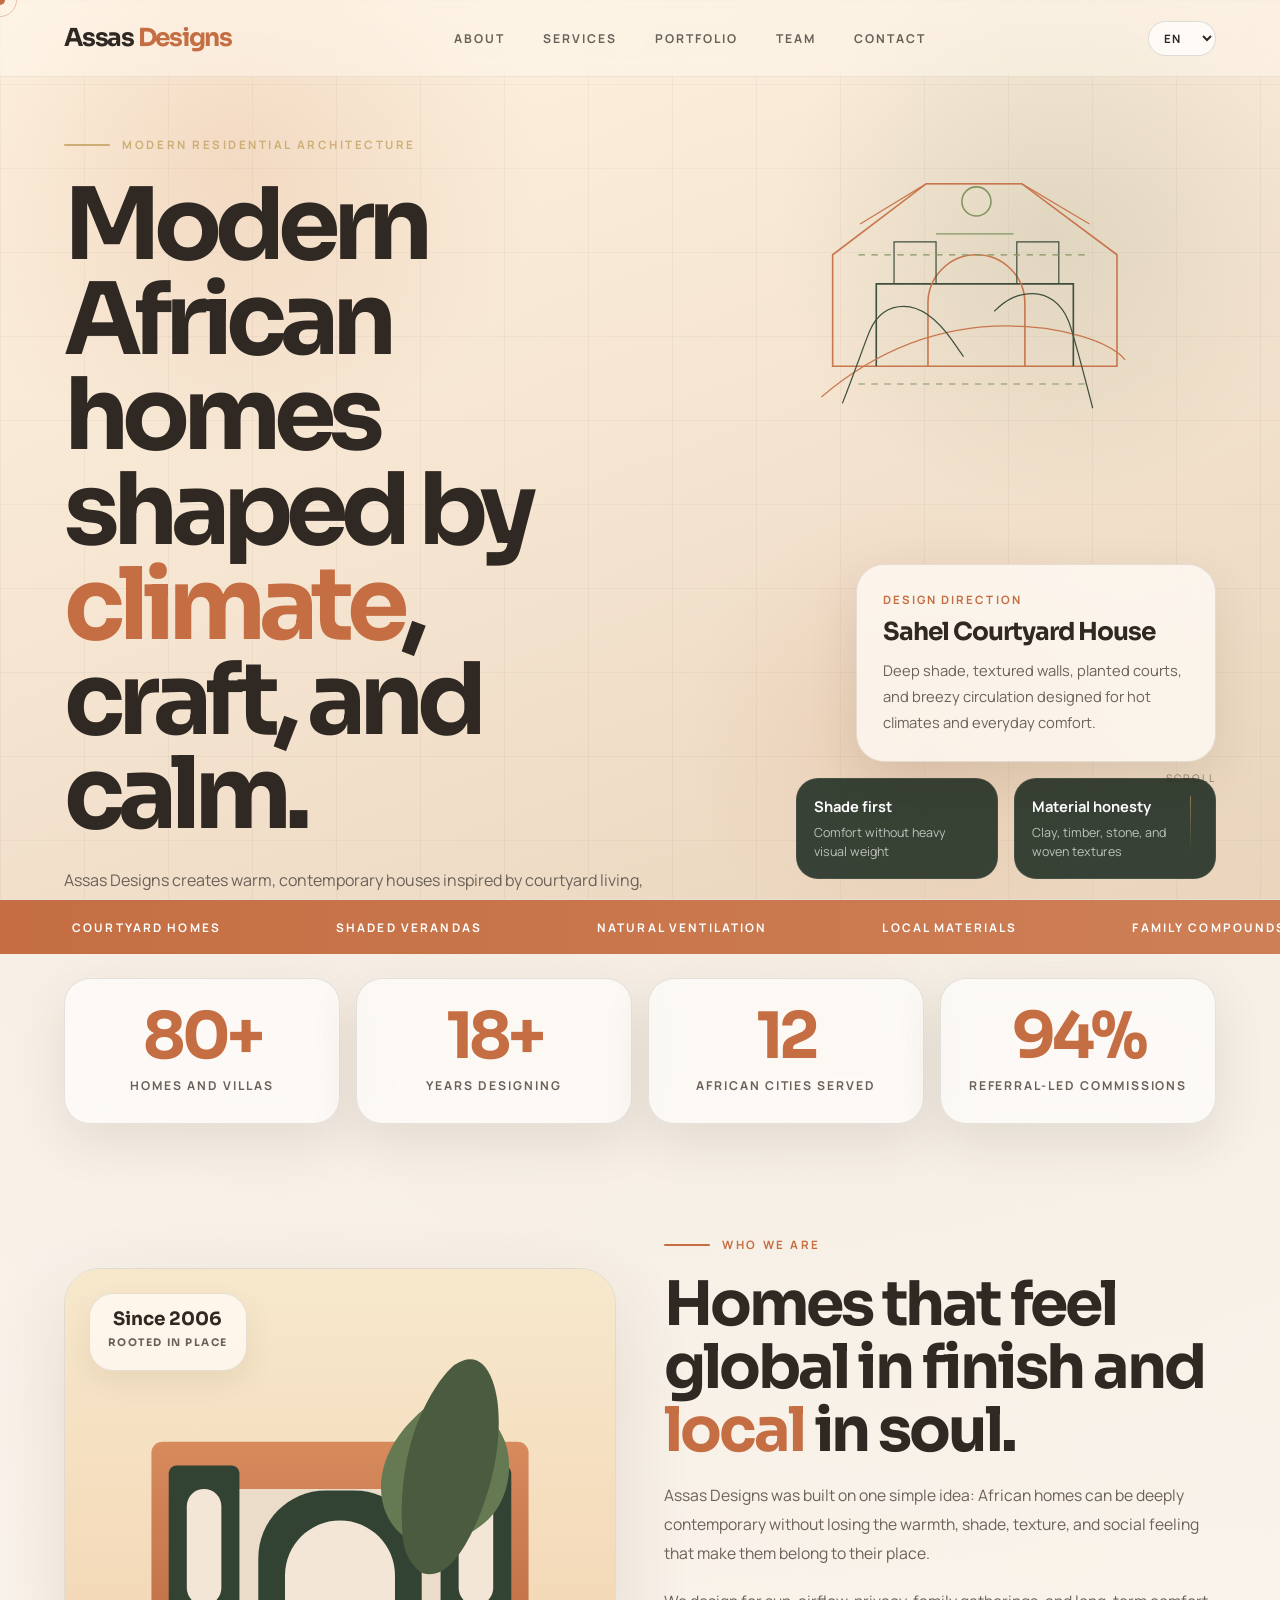
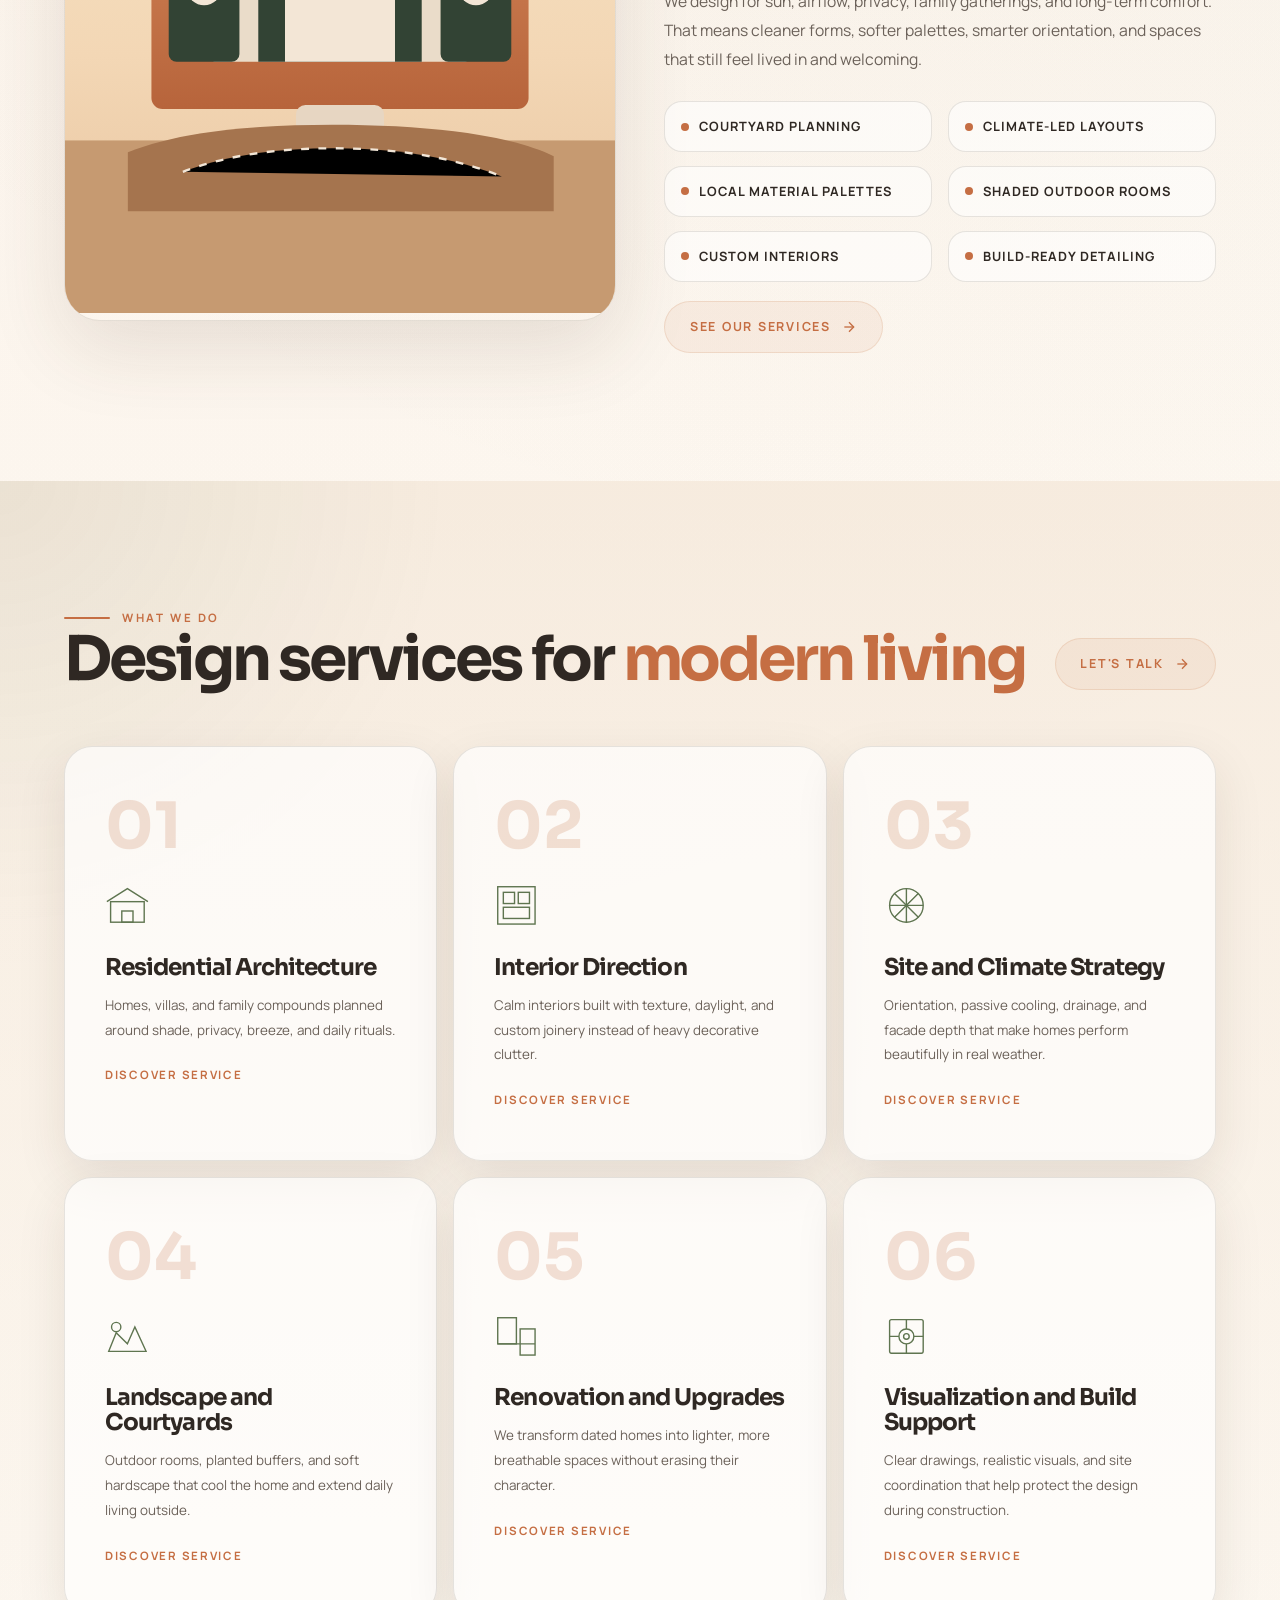
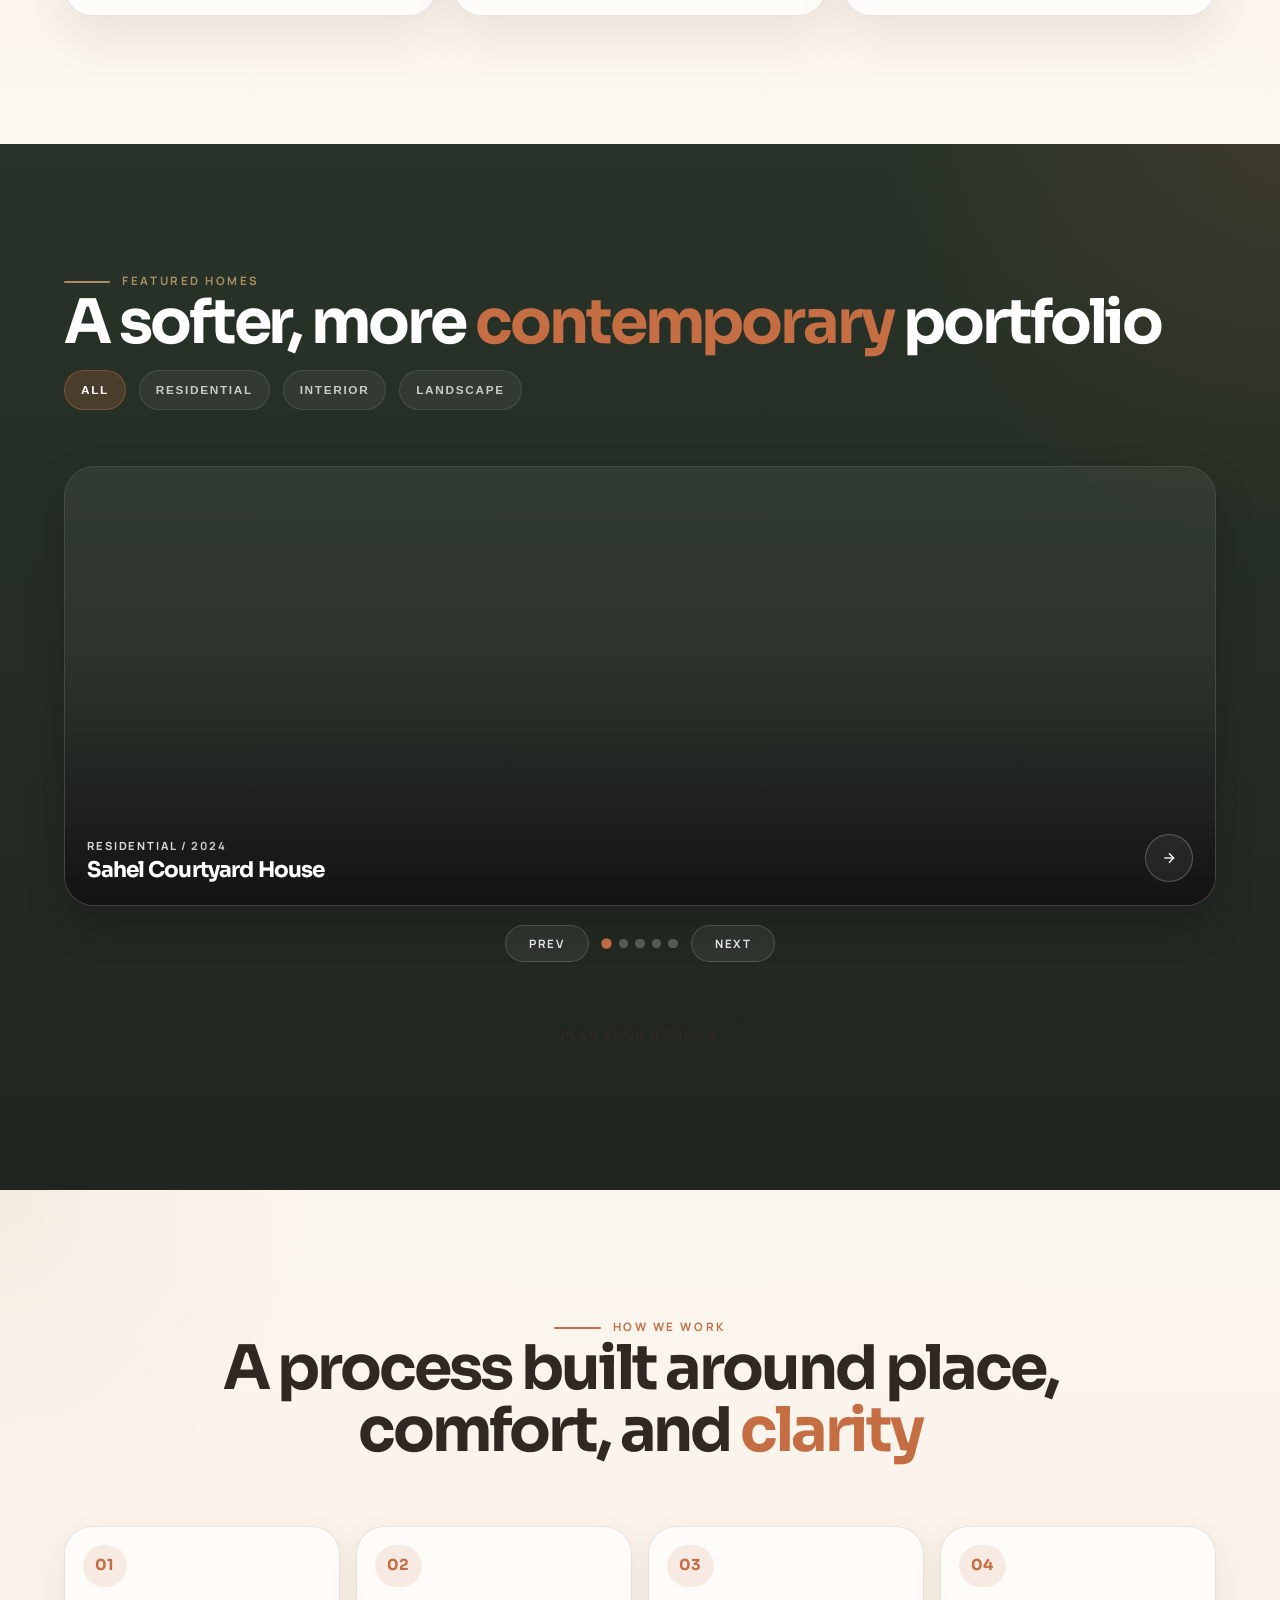
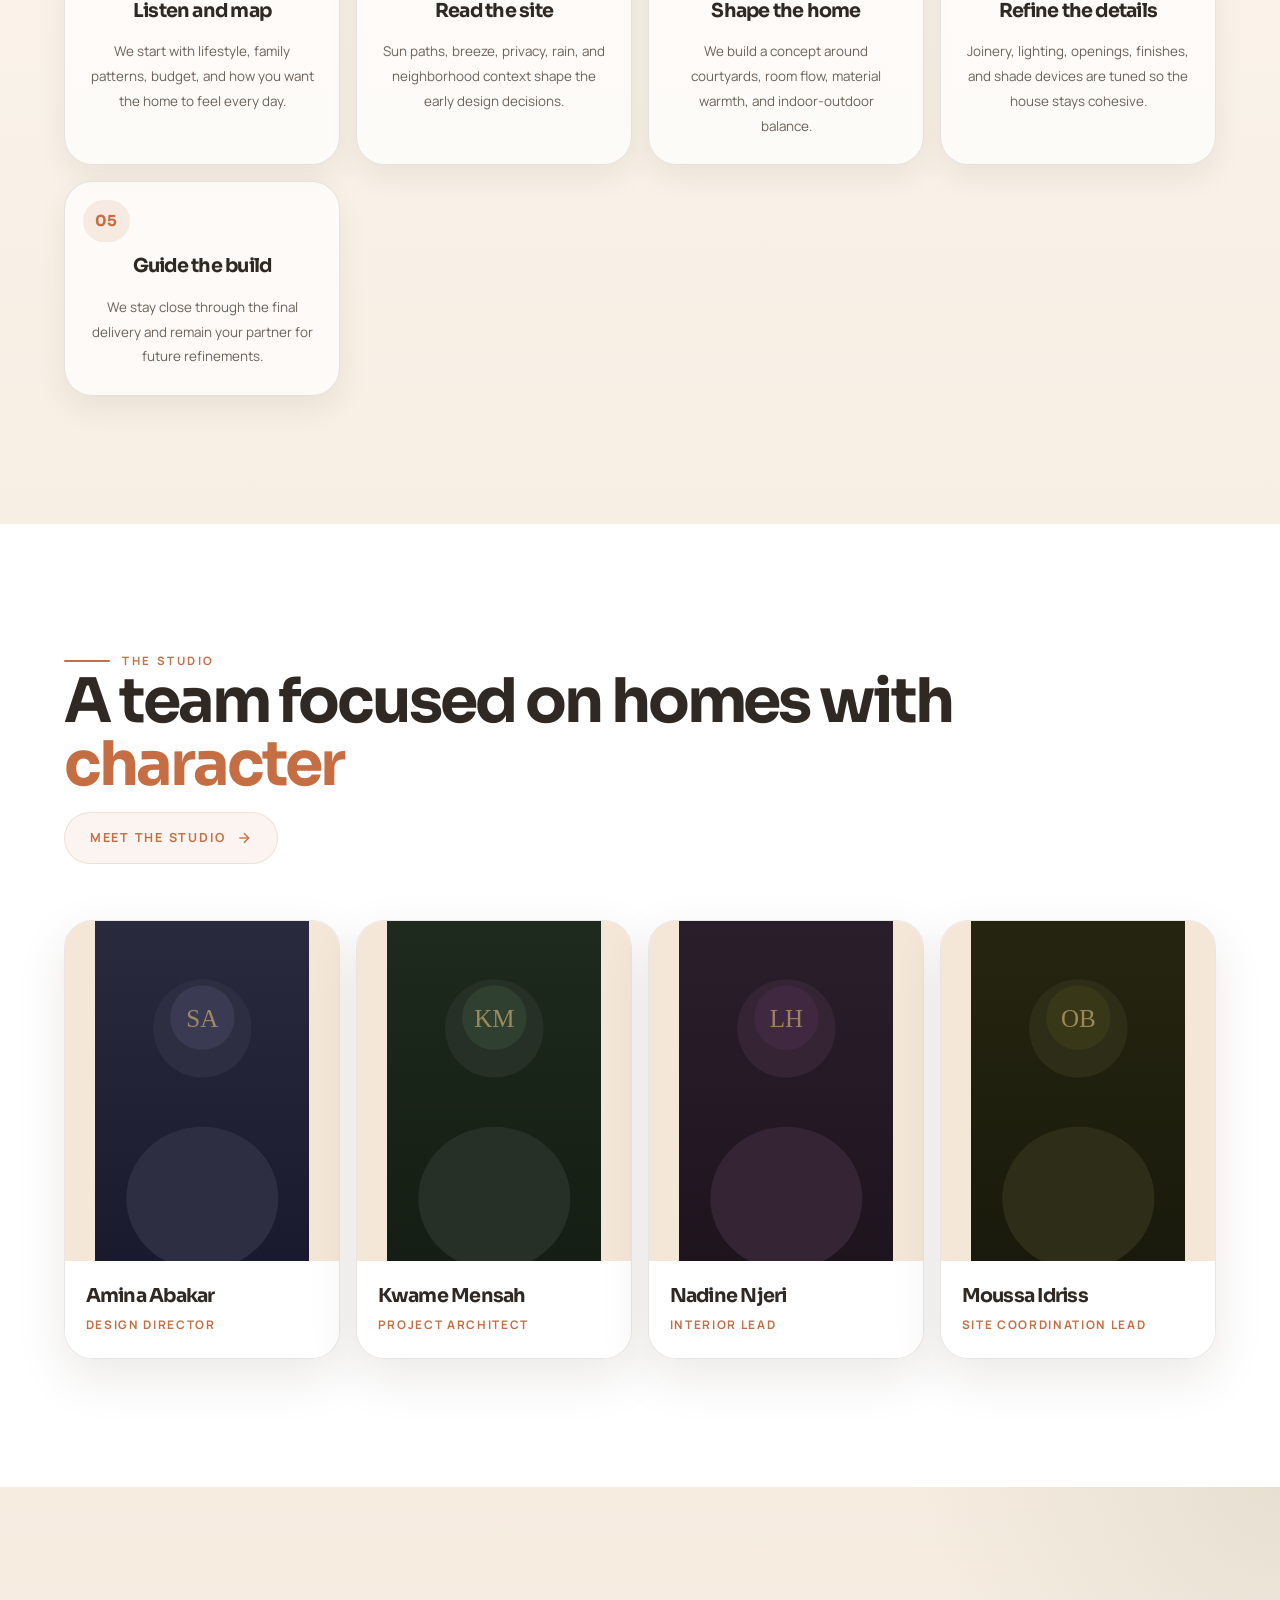
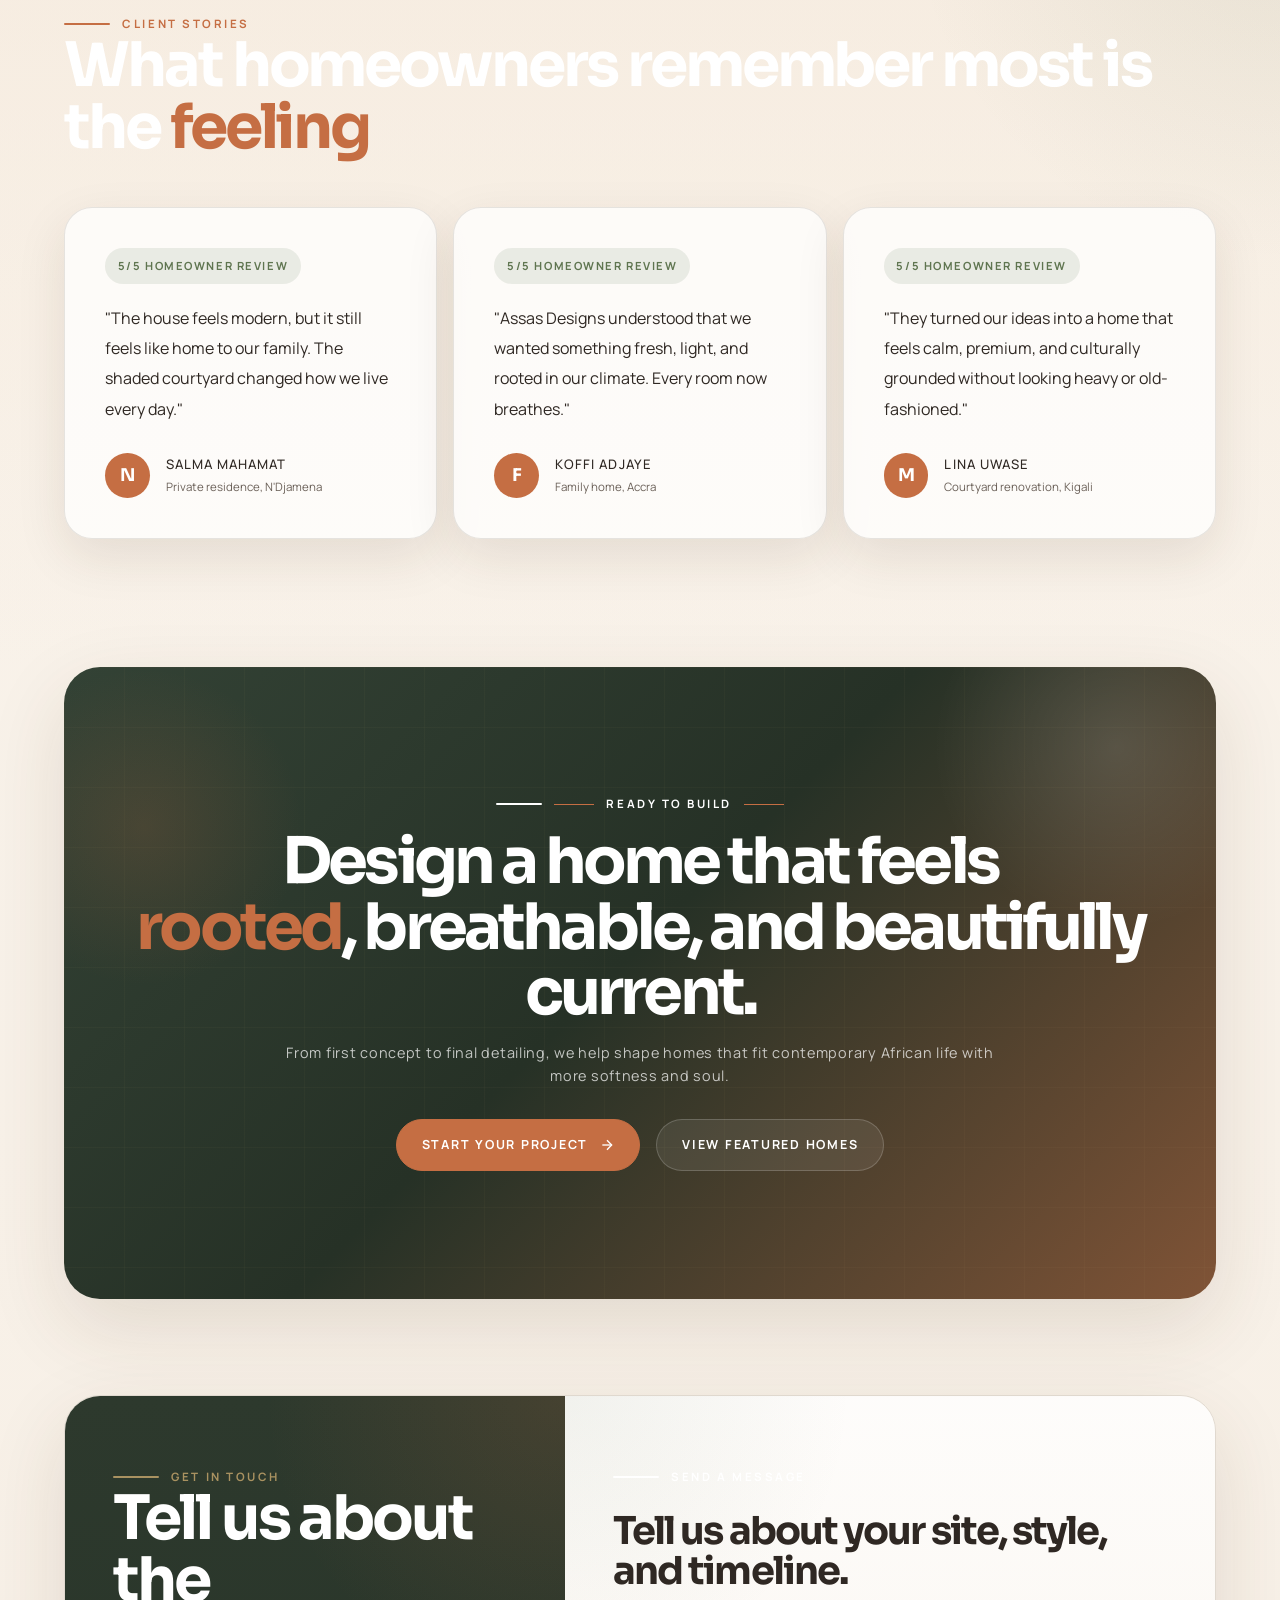
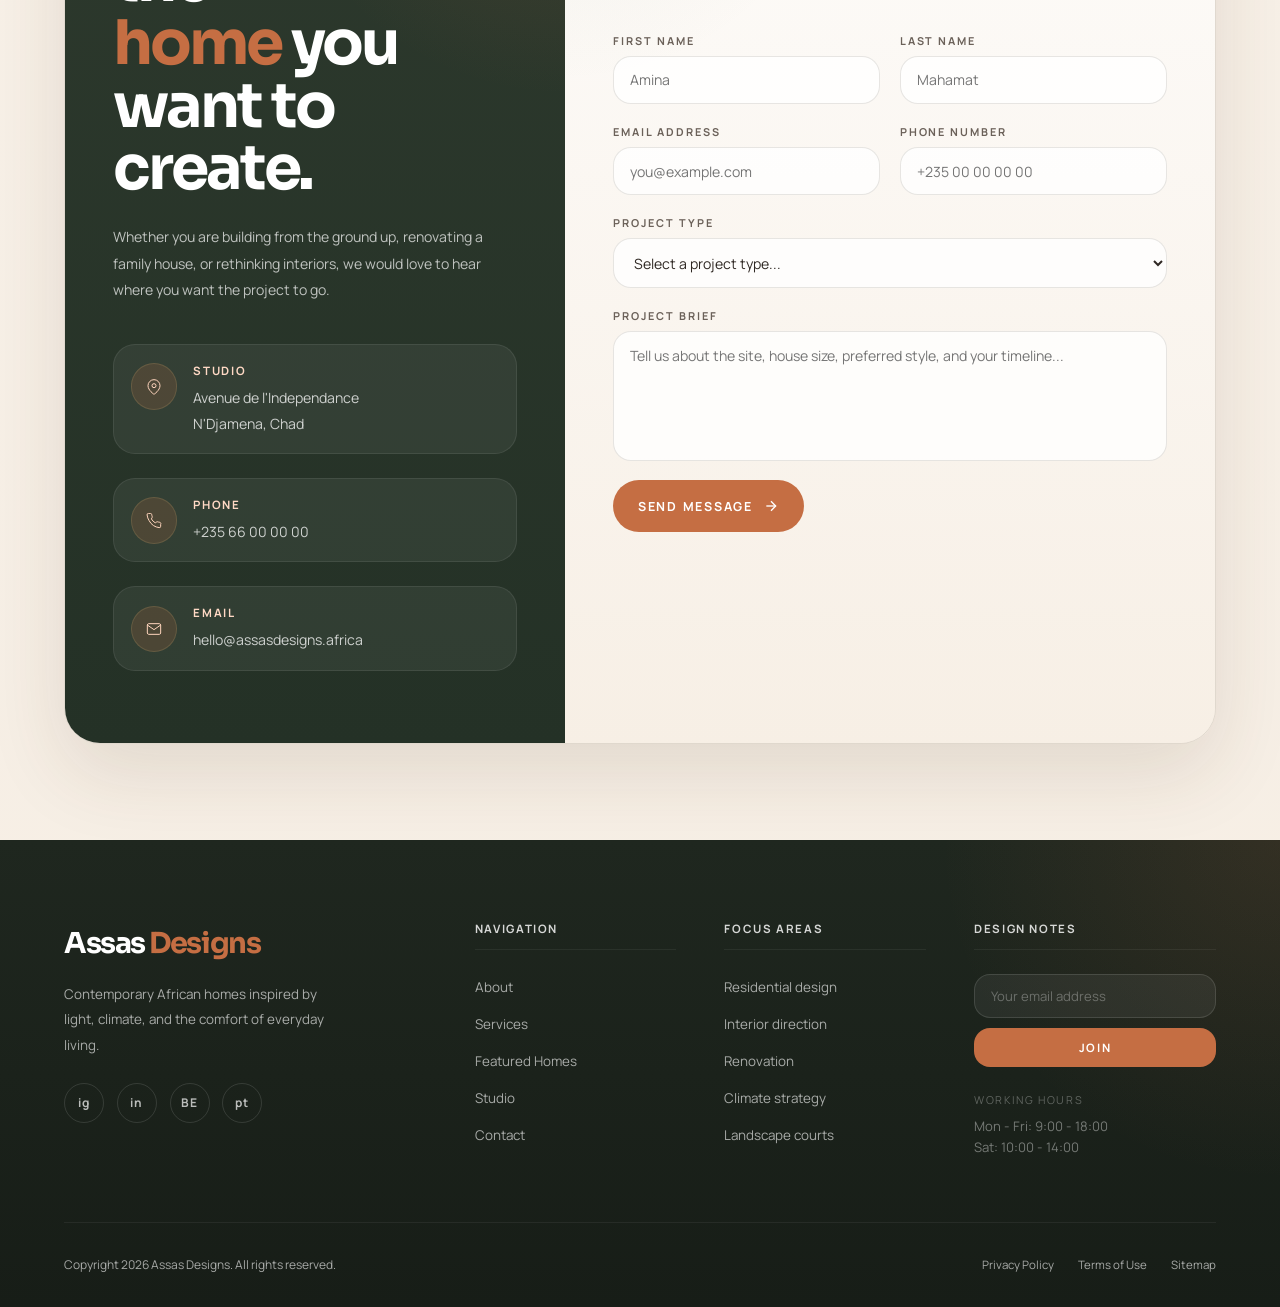
==== commit a4025ffd: "Add language selection feature and enhance portfolio navigation - Introduced language switcher in th" ====
--- a/index.html
+++ b/index.html
@@ -32,7 +32,14 @@
       <li><a href="#team">Team</a></li>
       <li><a href="#contact">Contact</a></li>
     </ul>
-    <a href="#contact" class="nav-cta">Get a Quote</a>
+    <div class="lang-switch-wrap">
+      <label for="language-select" class="sr-only">Language</label>
+      <select id="language-select" class="language-select" aria-label="Language selector">
+        <option value="en">EN</option>
+        <option value="fr">FR</option>
+        <option value="ar">AR</option>
+      </select>
+    </div>
     <div class="hamburger" id="hamburger" onclick="toggleMenu()">
       <span></span><span></span><span></span>
     </div>
@@ -45,6 +52,14 @@
     <a href="#portfolio"  onclick="toggleMenu()">Portfolio</a>
     <a href="#team"       onclick="toggleMenu()">Team</a>
     <a href="#contact"    onclick="toggleMenu()">Contact</a>
+    <div class="mobile-language-wrap">
+      <label for="language-select-mobile" class="sr-only">Language</label>
+      <select id="language-select-mobile" class="language-select" aria-label="Mobile language selector">
+        <option value="en">English</option>
+        <option value="fr">Francais</option>
+        <option value="ar">Arabic</option>
+      </select>
+    </div>
   </div>
 
   <!-- ══════════════ HERO ══════════════ -->
@@ -320,7 +335,7 @@
 
     <div class="portfolio-grid">
       <!-- Project 1 -->
-      <div class="p-item reveal">
+      <div class="p-item reveal" data-category="residential">
         <div class="p-item-bg" style="background-image: url('data:image/svg+xml,<svg xmlns=%22http://www.w3.org/2000/svg%22 width=%22800%22 height=%22600%22><defs><linearGradient id=%22g%22 x1=%220%22 y1=%220%22 x2=%221%22 y2=%221%22><stop offset=%220%25%22 stop-color=%22%23223%22/><stop offset=%22100%25%22 stop-color=%22%23334%22/></linearGradient></defs><rect width=%22800%22 height=%22600%22 fill=%22url(%23g)%22/><rect x=%22100%22 y=%2280%22 width=%22600%22 height=%22440%22 fill=%22none%22 stroke=%22%23c9a96e%22 stroke-width=%221%22 opacity=%220.4%22/><rect x=%22150%22 y=%22120%22 width=%22200%22 height=%22280%22 fill=%22%231a1a2e%22 stroke=%22%23c9a96e%22 stroke-width=%220.5%22 opacity=%220.6%22/><rect x=%22380%22 y=%22180%22 width=%22260%22 height=%22220%22 fill=%22%221a1a2e%22 stroke=%22%23c9a96e%22 stroke-width=%220.5%22 opacity=%220.6%22/><text x=%22400%22 y=%22540%22 text-anchor=%22middle%22 font-family=%22Georgia%22 font-size=%2216%22 fill=%22%23c9a96e%22 opacity=%220.6%22>THE NOVA RESIDENCE</text></svg>')">
         </div>
         <div class="p-title-always">
@@ -341,7 +356,7 @@
       </div>
 
       <!-- Project 2 -->
-      <div class="p-item reveal reveal-delay-1">
+      <div class="p-item reveal reveal-delay-1" data-category="residential">
         <div class="p-item-bg" style="background-image: url('data:image/svg+xml,<svg xmlns=%22http://www.w3.org/2000/svg%22 width=%22400%22 height=%22340%22><defs><linearGradient id=%22g%22 x1=%220%22 y1=%220%22 x2=%221%22 y2=%221%22><stop offset=%220%25%22 stop-color=%22%2232201a%22/><stop offset=%22100%25%22 stop-color=%22%22 stop-color=%22%22/><stop offset=%22100%25%22 stop-color=%22%2242302a%22/></linearGradient></defs><rect width=%22400%22 height=%22340%22 fill=%22%2332201a%22/><rect x=%2240%22 y=%2240%22 width=%22320%22 height=%22260%22 fill=%22none%22 stroke=%22%23c9a96e%22 stroke-width=%221%22 opacity=%220.3%22/><ellipse cx=%22200%22 cy=%22170%22 rx=%22100%22 ry=%22120%22 fill=%22none%22 stroke=%22%23c9a96e%22 stroke-width=%220.8%22 opacity=%220.4%22/><text x=%22200%22 y=%22300%22 text-anchor=%22middle%22 font-family=%22Georgia%22 font-size=%2213%22 fill=%22%23c9a96e%22 opacity=%220.6%22>MERIDIAN TOWER</text></svg>')">
         </div>
         <div class="p-title-always">
@@ -362,7 +377,7 @@
       </div>
 
       <!-- Project 3 -->
-      <div class="p-item reveal reveal-delay-2">
+      <div class="p-item reveal reveal-delay-2" data-category="interior">
         <div class="p-item-bg" style="background-image: url('data:image/svg+xml,<svg xmlns=%22http://www.w3.org/2000/svg%22 width=%22400%22 height=%22683%22><rect width=%22400%22 height=%22683%22 fill=%22%22/><rect width=%22400%22 height=%22683%22 fill=%22%23131320%22/><g stroke=%22%23c9a96e%22 stroke-width=%221%22 fill=%22none%22 opacity=%220.4%22><rect x=%2230%22 y=%2230%22 width=%22340%22 height=%22623%22/><line x1=%2230%22 y1=%22341%22 x2=%22370%22 y2=%22341%22/><rect x=%2260%22 y=%2260%22 width=%22120%22 height=%22100%22/><rect x=%22220%22 y=%2260%22 width=%22120%22 height=%22100%22/><rect x=%2260%22 y=%22400%22 width=%22120%22 height=%22100%22/><rect x=%22220%22 y=%22400%22 width=%22120%22 height=%22100%22/><rect x=%22140%22 y=%22200%22 width=%22120%22 height=%22141%22/></g><text x=%22200%22 y=%22640%22 text-anchor=%22middle%22 font-family=%22Georgia%22 font-size=%2213%22 fill=%22%23c9a96e%22 opacity=%220.6%22>AZURE PAVILION</text></svg>')">
         </div>
         <div class="p-title-always">
@@ -383,7 +398,7 @@
       </div>
 
       <!-- Project 4 -->
-      <div class="p-item reveal reveal-delay-3">
+      <div class="p-item reveal reveal-delay-3" data-category="residential">
         <div class="p-item-bg" style="background-image: url('data:image/svg+xml,<svg xmlns=%22http://www.w3.org/2000/svg%22 width=%22300%22 height=%22340%22><rect width=%22300%22 height=%22340%22 fill=%22%22/><rect width=%22300%22 height=%22340%22 fill=%22%2320301a%22/><g stroke=%22%23c9a96e%22 stroke-width=%221%22 fill=%22none%22 opacity=%220.4%22><polyline points=%2250,280 50,120 150,60 250,120 250,280%22/><rect x=%2280%22 y=%22180%22 width=%2260%22 height=%22100%22/><rect x=%22160%22 y=%22140%22 width=%2240%22 height=%2240%22/></g><circle cx=%22150%22 cy=%2260%22 r=%2215%22 fill=%22none%22 stroke=%22%23c9a96e%22 stroke-width=%221%22 opacity=%220.5%22/><text x=%22150%22 y=%22320%22 text-anchor=%22middle%22 font-family=%22Georgia%22 font-size=%2212%22 fill=%22%23c9a96e%22 opacity=%220.6%22>VERDANT VILLA</text></svg>')">
         </div>
         <div class="p-title-always">
@@ -404,7 +419,7 @@
       </div>
 
       <!-- Project 5 -->
-      <div class="p-item reveal reveal-delay-4">
+      <div class="p-item reveal reveal-delay-4" data-category="landscape">
         <div class="p-item-bg" style="background-image: url('data:image/svg+xml,<svg xmlns=%22http://www.w3.org/2000/svg%22 width=%22500%22 height=%22340%22><rect width=%22500%22 height=%22340%22 fill=%22%231a1830%22/><g stroke=%22%23c9a96e%22 stroke-width=%221%22 fill=%22none%22 opacity=%220.35%22><rect x=%2240%22 y=%2240%22 width=%22420%22 height=%22260%22/><line x1=%22250%22 y1=%2240%22 x2=%22250%22 y2=%22300%22/><rect x=%2260%22 y=%2260%22 width=%22170%22 height=%22120%22/><rect x=%22270%22 y=%2260%22 width=%22170%22 height=%22120%22/><rect x=%22100%22 y=%22200%22 width=%2290%22 height=%2280%22/><rect x=%22310%22 y=%22200%22 width=%2290%22 height=%2280%22/></g><text x=%22250%22 y=%22318%22 text-anchor=%22middle%22 font-family=%22Georgia%22 font-size=%2213%22 fill=%22%23c9a96e%22 opacity=%220.6%22>SOLARIS COMPLEX</text></svg>')">
         </div>
         <div class="p-title-always">
@@ -424,6 +439,11 @@
         </div>
       </div>
 
+    </div>
+    <div class="portfolio-controls reveal">
+      <button type="button" class="portfolio-nav-btn" id="portfolio-prev" aria-label="Previous project">Prev</button>
+      <div class="portfolio-dots" id="portfolio-dots" aria-label="Project navigation dots"></div>
+      <button type="button" class="portfolio-nav-btn" id="portfolio-next" aria-label="Next project">Next</button>
     </div>
 
     <div style="text-align:center; margin-top:3rem;">
@@ -780,7 +800,7 @@
       <div class="footer-col">
         <h4>Design Notes</h4>
         <div class="footer-newsletter">
-          <input type="email" placeholder="Your email address" aria-label="Newsletter email" />
+          <input type="email" id="footer-email" placeholder="Your email address" aria-label="Newsletter email" />
           <button type="button">Join</button>
         </div>
         <div style="margin-top:1.5rem;">
--- a/styles.css
+++ b/styles.css
@@ -329,7 +329,6 @@
   gap: 2rem;
   text-align: center;
 }
-.stat-item {}
 .stat-num {
   font-family: var(--serif);
   font-size: clamp(3rem, 6vw, 5rem);
@@ -2432,3 +2431,246 @@
     display: none;
   }
 }
+
+/* Restored enhancements */
+.sr-only {
+  position: absolute;
+  width: 1px;
+  height: 1px;
+  margin: -1px;
+  padding: 0;
+  overflow: hidden;
+  clip: rect(0, 0, 0, 0);
+  border: 0;
+}
+
+.lang-switch-wrap {
+  display: flex;
+  align-items: center;
+}
+
+.language-select {
+  min-width: 68px;
+  height: 2.2rem;
+  border-radius: 999px;
+  border: 1px solid rgba(62, 49, 38, 0.16);
+  background: rgba(255, 255, 255, 0.75);
+  color: var(--dark);
+  font-family: var(--sans);
+  font-size: 0.72rem;
+  font-weight: 700;
+  letter-spacing: 0.08em;
+  padding: 0 0.7rem;
+}
+
+/* Mobile sidebar menu */
+.mobile-menu {
+  display: flex;
+  top: 0;
+  bottom: 0;
+  right: 0;
+  left: auto;
+  inset: auto 0 auto auto;
+  width: min(86vw, 340px);
+  align-items: stretch;
+  justify-content: flex-start;
+  gap: .8rem;
+  padding: 5.8rem 1rem 1.2rem;
+  border-left: 1px solid rgba(62, 49, 38, .1);
+  box-shadow: -14px 0 34px rgba(57, 37, 20, .12);
+  transform: translateX(110%);
+  opacity: 0;
+  visibility: hidden;
+  pointer-events: none;
+  transition: transform .32s ease, opacity .32s ease, visibility .32s ease;
+}
+
+.mobile-menu.open {
+  transform: translateX(0);
+  opacity: 1;
+  visibility: visible;
+  pointer-events: auto;
+}
+
+.mobile-menu a {
+  font-size: 1.1rem;
+  color: var(--dark);
+  padding: .85rem 1rem;
+  border-radius: 14px;
+  background: rgba(255, 255, 255, .58);
+  border: 1px solid var(--line);
+  width: 100%;
+}
+
+.mobile-language-wrap { display: none; }
+
+body.rtl { direction: rtl; }
+body.rtl .mobile-menu {
+  left: 0;
+  right: auto;
+  border-left: none;
+  border-right: 1px solid rgba(62, 49, 38, .1);
+  box-shadow: 14px 0 34px rgba(57, 37, 20, .12);
+  transform: translateX(-110%);
+}
+body.rtl .mobile-menu.open { transform: translateX(0); }
+body.rtl .section-label { flex-direction: row-reverse; }
+body.rtl .hero-actions,
+body.rtl .hero-badges,
+body.rtl .portfolio-filters,
+body.rtl .footer-socials,
+body.rtl .footer-bottom-links { flex-direction: row-reverse; }
+
+/* Portfolio slideshow */
+#portfolio .portfolio-grid {
+  position: relative;
+  display: block;
+  min-height: 440px;
+}
+#portfolio .portfolio-grid .p-item:nth-child(n) { grid-column: auto; grid-row: auto; }
+#portfolio .portfolio-grid .p-item {
+  position: absolute;
+  inset: 0;
+  opacity: 0;
+  pointer-events: none;
+  transform: translateY(12px) scale(.99);
+  transition: opacity .45s ease, transform .45s ease;
+}
+#portfolio .portfolio-grid .p-item.is-active {
+  opacity: 1;
+  pointer-events: auto;
+  transform: translateY(0) scale(1);
+  z-index: 2;
+}
+#portfolio .portfolio-grid .p-item .p-overlay { opacity: 1; transform: translateY(0); }
+.portfolio-controls {
+  margin-top: 1.2rem;
+  display: flex;
+  align-items: center;
+  justify-content: center;
+  gap: .85rem;
+}
+.portfolio-nav-btn {
+  min-width: 84px;
+  height: 2.35rem;
+  border-radius: 999px;
+  border: 1px solid rgba(255, 255, 255, .16);
+  background: rgba(255, 255, 255, .06);
+  color: rgba(255, 255, 255, .9);
+  font-family: var(--sans);
+  font-size: .72rem;
+  letter-spacing: .14em;
+  text-transform: uppercase;
+  font-weight: 700;
+  cursor: pointer;
+}
+.portfolio-nav-btn:hover { background: rgba(197, 110, 67, .26); border-color: rgba(197, 110, 67, .48); }
+.portfolio-dots { display: flex; align-items: center; gap: .45rem; }
+.portfolio-dot {
+  width: .58rem;
+  height: .58rem;
+  border-radius: 50%;
+  border: 0;
+  background: rgba(255, 255, 255, .25);
+  cursor: pointer;
+}
+.portfolio-dot.is-active { background: var(--accent); transform: scale(1.15); }
+
+/* Mobile display restoration */
+@media (max-width: 900px) {
+  #about, #contact { grid-template-columns: 1fr; }
+}
+@media (max-width: 768px) {
+  .lang-switch-wrap {
+    display: flex;
+    margin-inline-start: auto;
+    margin-inline-end: .6rem;
+  }
+  #hero { gap: 2rem; padding-bottom: 3.5rem; }
+}
+@media (max-width: 700px) {
+  #hero { grid-template-columns: 1fr; padding: 7.2rem 5vw 3rem; }
+  .hero-title { font-size: clamp(2.2rem, 11vw, 3rem); line-height: 1; }
+  .hero-showcase { min-height: 0; align-items: stretch; }
+  .hero-card, .hero-mini-grid { width: 100%; max-width: 100%; }
+  #stats, .services-grid, .process-steps, .team-grid, .testimonials-slider, .portfolio-grid, .form-row, .footer-main {
+    grid-template-columns: 1fr !important;
+  }
+  #cta-banner, #contact { margin: 0 4vw 3rem; border-radius: 24px; }
+  .contact-info, .contact-form-wrap { padding: 2rem 1rem; }
+  #portfolio .portfolio-grid { min-height: 360px; }
+}
+@media (max-width: 480px) {
+  .section-title { font-size: clamp(1.7rem, 9vw, 2.1rem); }
+  .btn { width: 100%; justify-content: center; }
+  .mobile-menu a { width: 100%; text-align: start; }
+}
+
+/* Final polish pass */
+body {
+  line-height: 1.6;
+}
+
+#navbar {
+  background: rgba(255, 248, 239, 0.46);
+  border-bottom: 1px solid rgba(62, 49, 38, 0.08);
+  backdrop-filter: blur(10px);
+}
+
+#navbar.scrolled {
+  background: rgba(255, 248, 239, 0.9);
+}
+
+#hero {
+  border-bottom: 1px solid rgba(62, 49, 38, 0.08);
+}
+
+.hero-content {
+  max-width: 740px;
+}
+
+.hero-sub {
+  max-width: 600px;
+}
+
+.hero-card,
+.stat-item,
+.service-card,
+.team-card,
+.testi-card {
+  box-shadow: 0 18px 50px rgba(57, 37, 20, 0.1);
+}
+
+.about-content p,
+.service-desc,
+.step-desc {
+  line-height: 1.85;
+}
+
+.filter-btn,
+.team-role,
+.testi-stars,
+.footer-col h4 {
+  letter-spacing: 0.14em;
+}
+
+@media (max-width: 768px) {
+  #navbar {
+    background: rgba(255, 248, 239, 0.9);
+  }
+
+  #hero {
+    gap: 2rem;
+    padding-bottom: 3.5rem;
+  }
+
+  .hero-card {
+    border-radius: 22px;
+  }
+
+  .service-card,
+  .team-card,
+  .testi-card {
+    border-radius: 22px;
+  }
+}
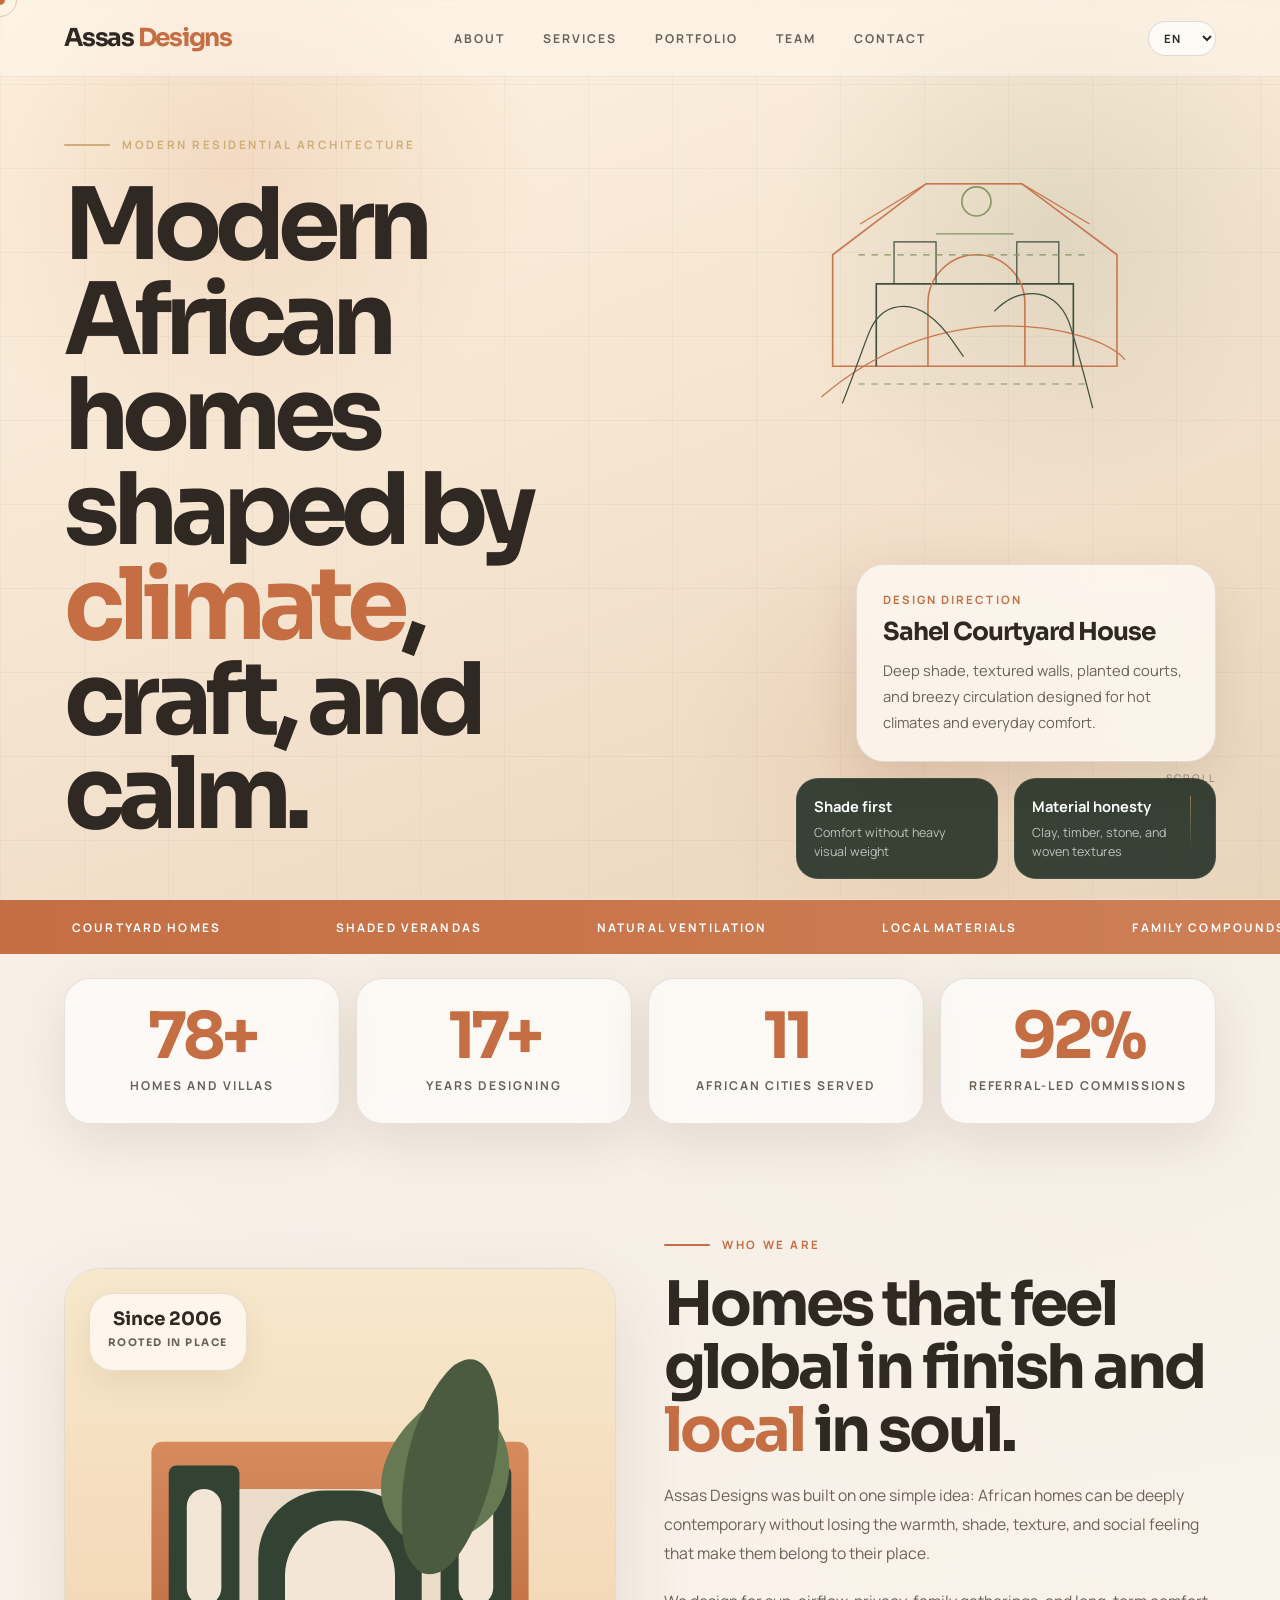
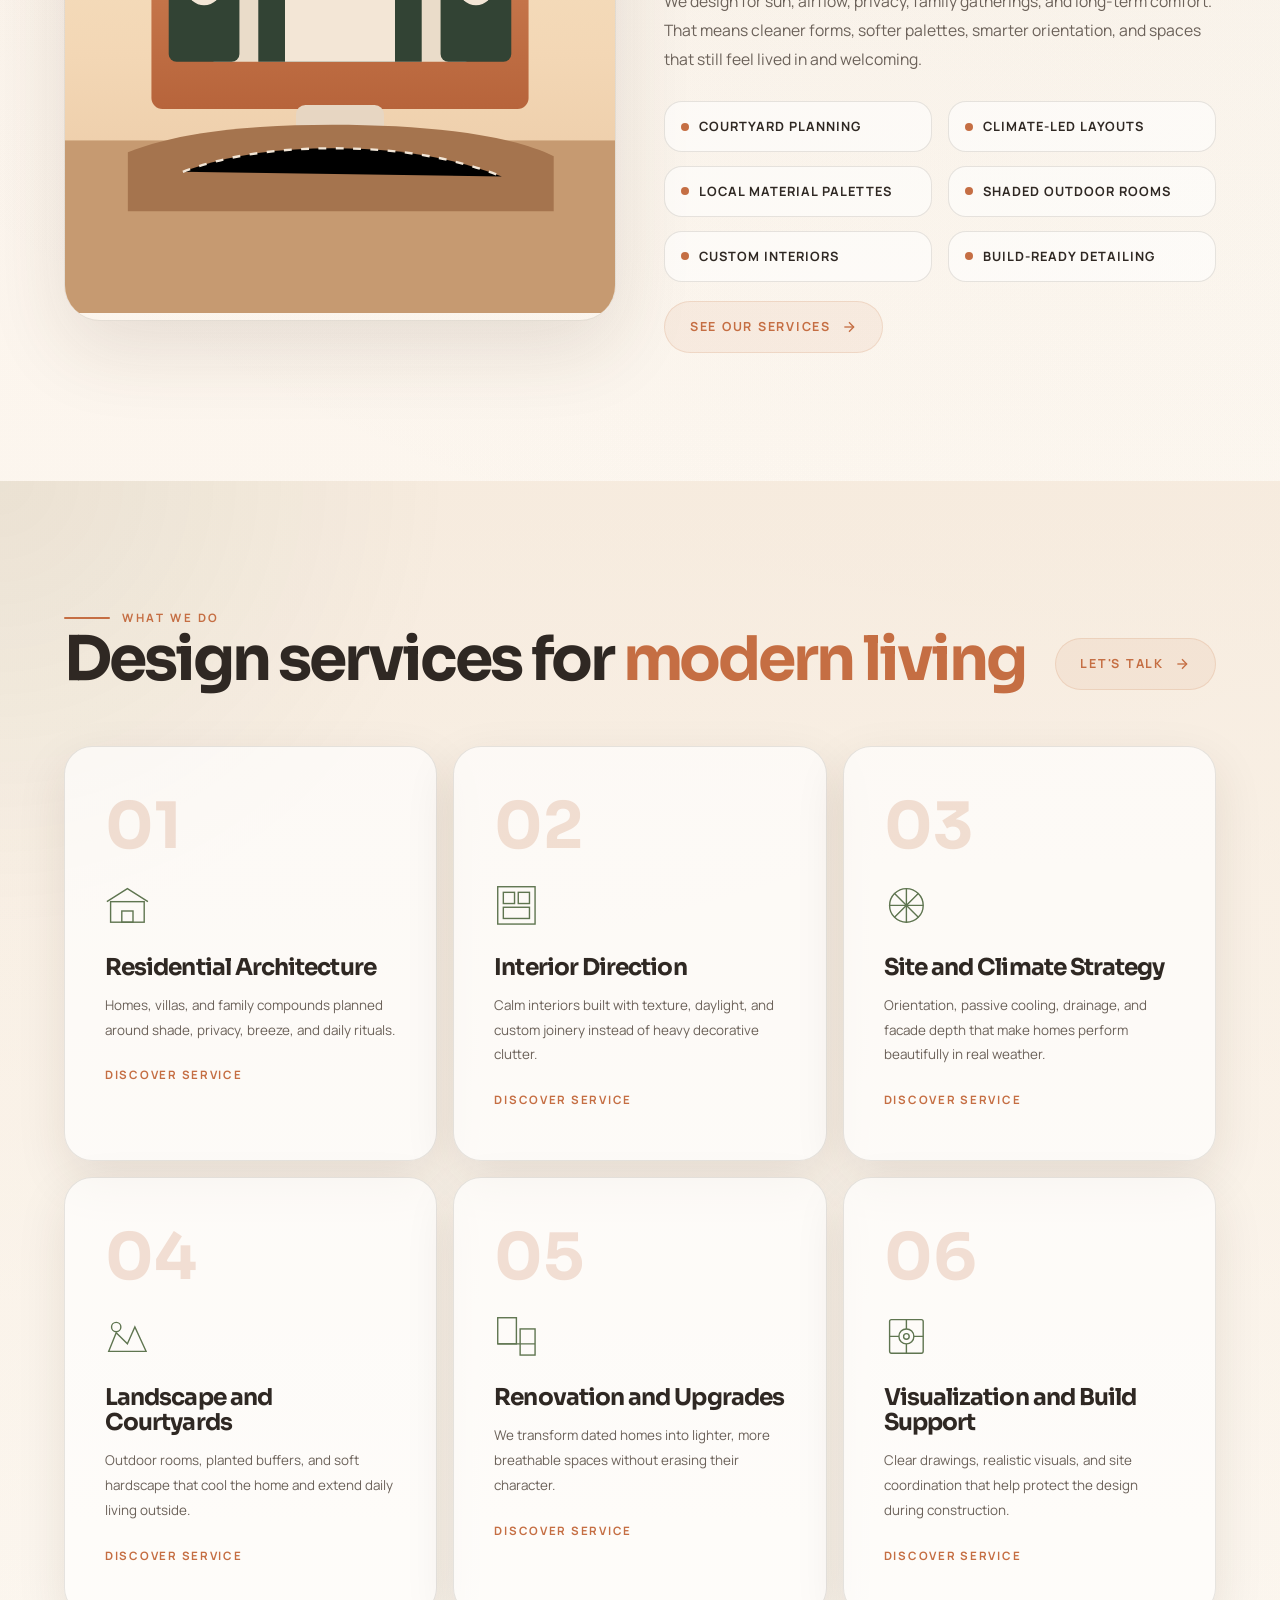
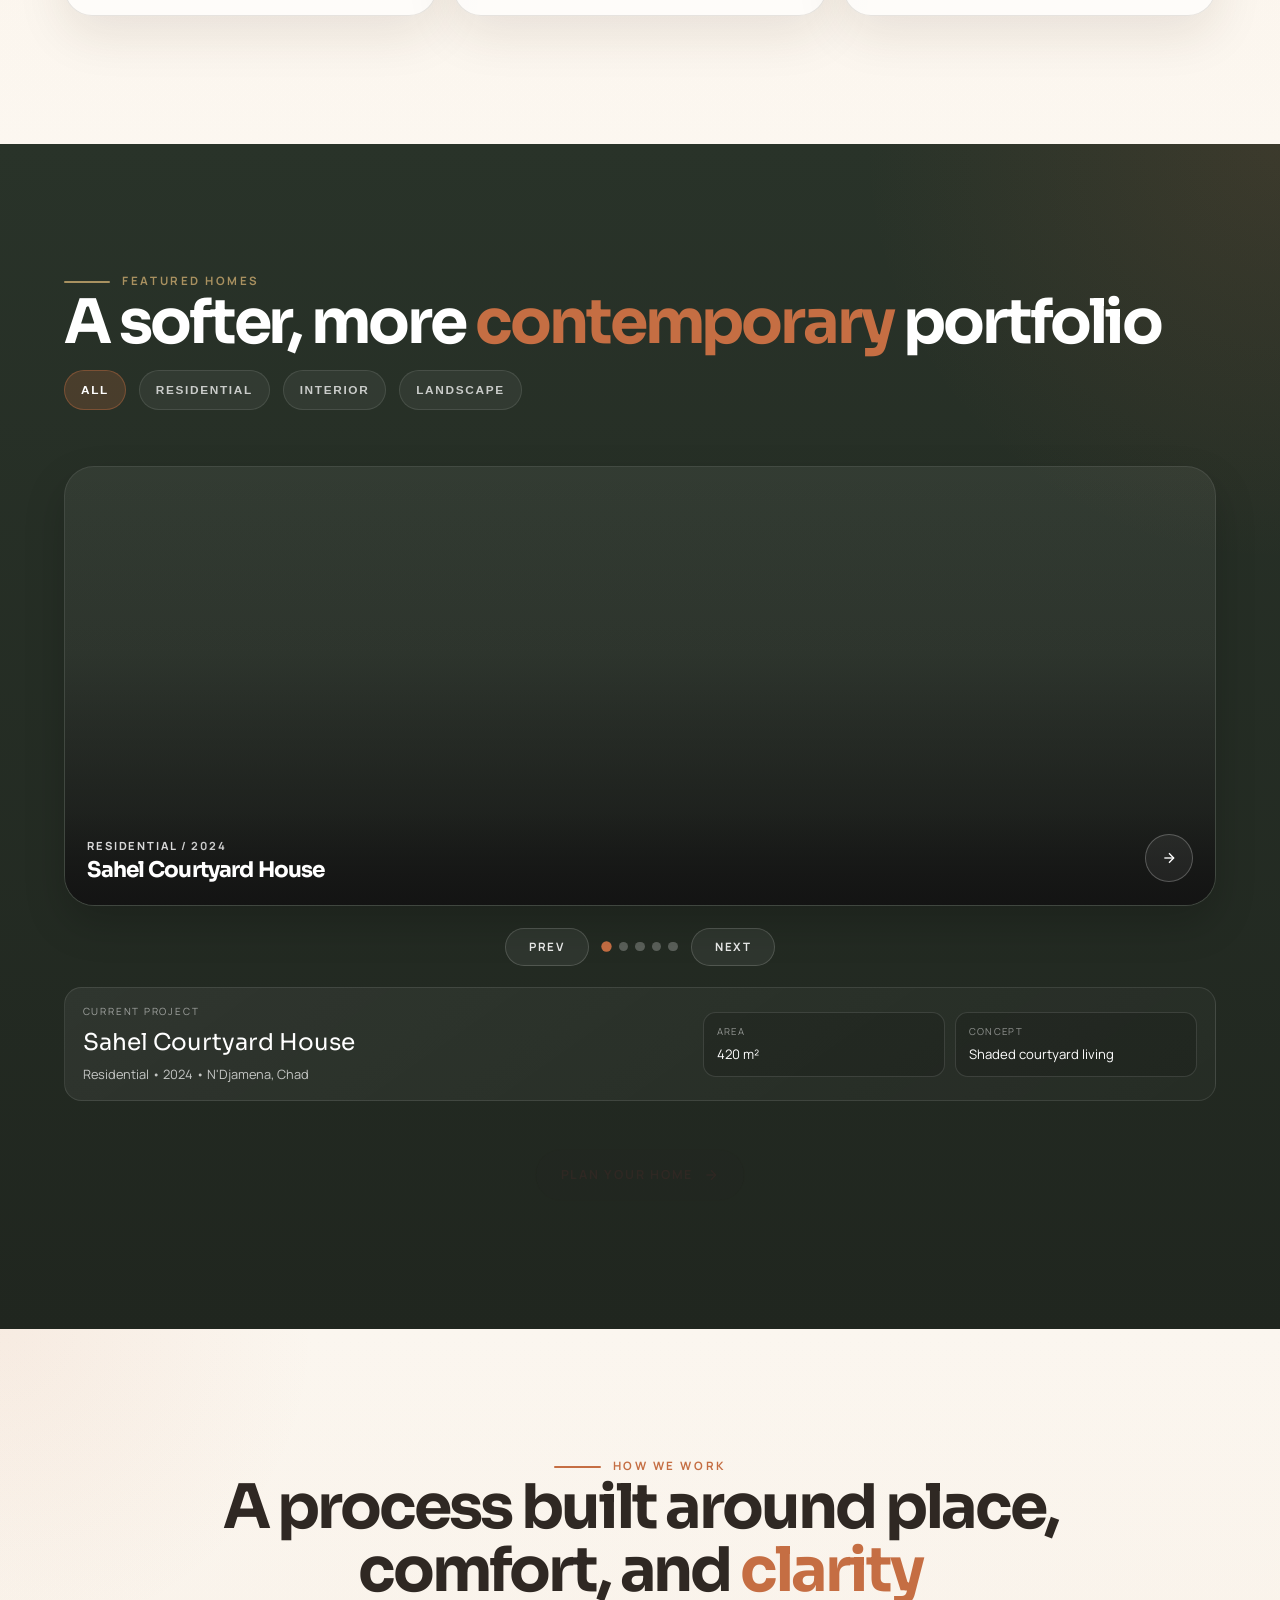
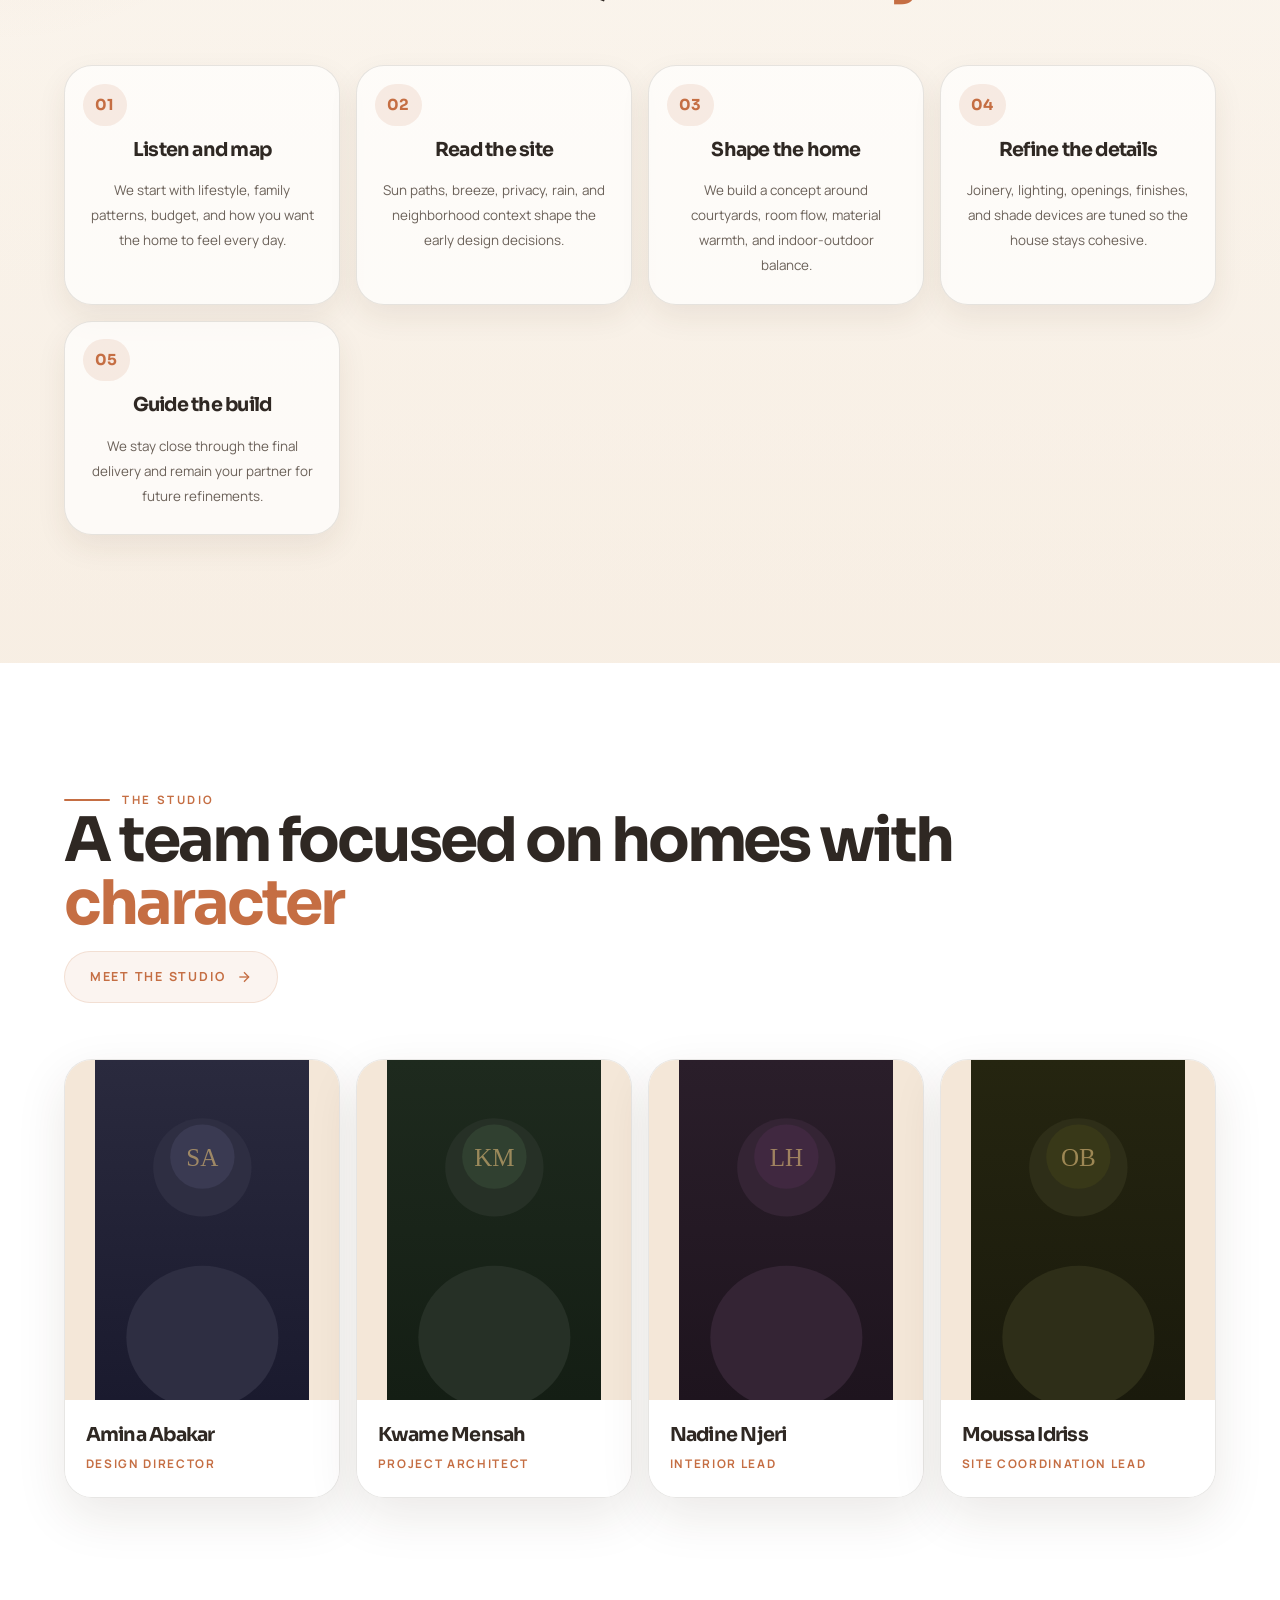
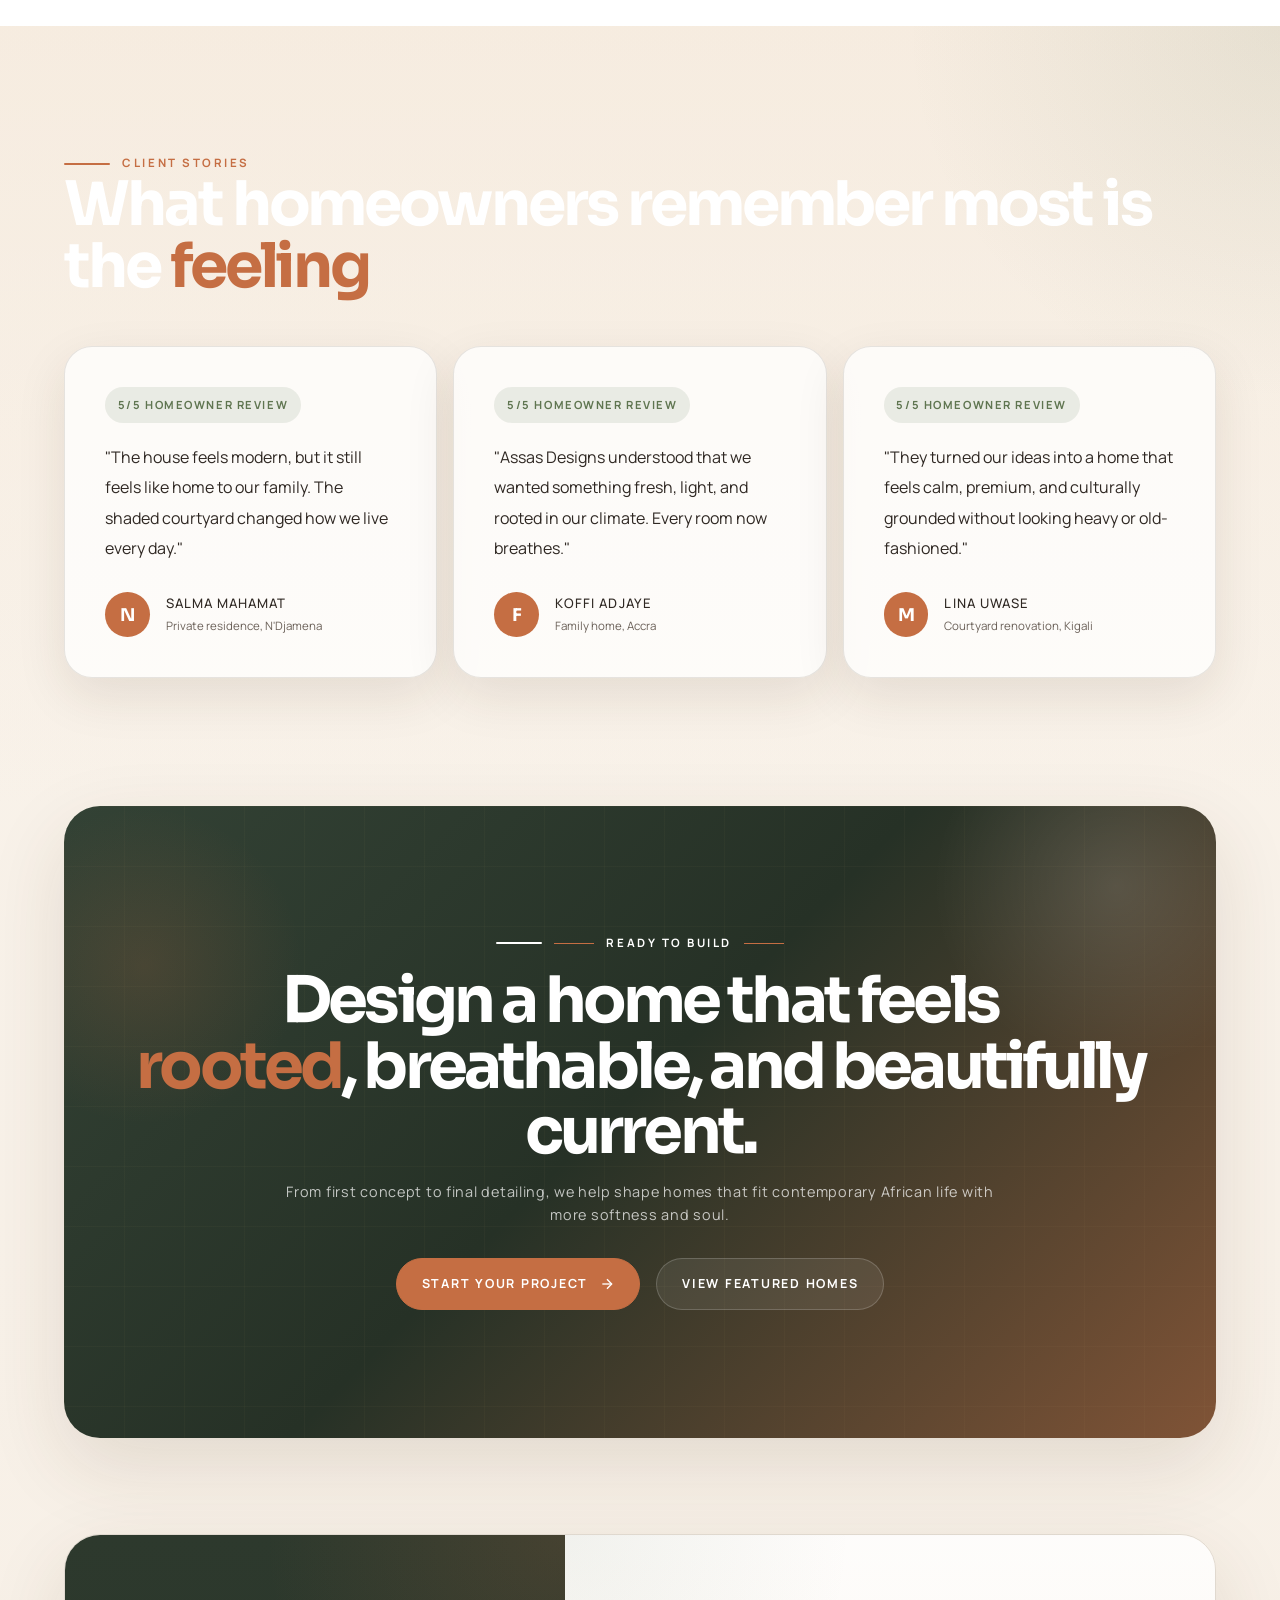
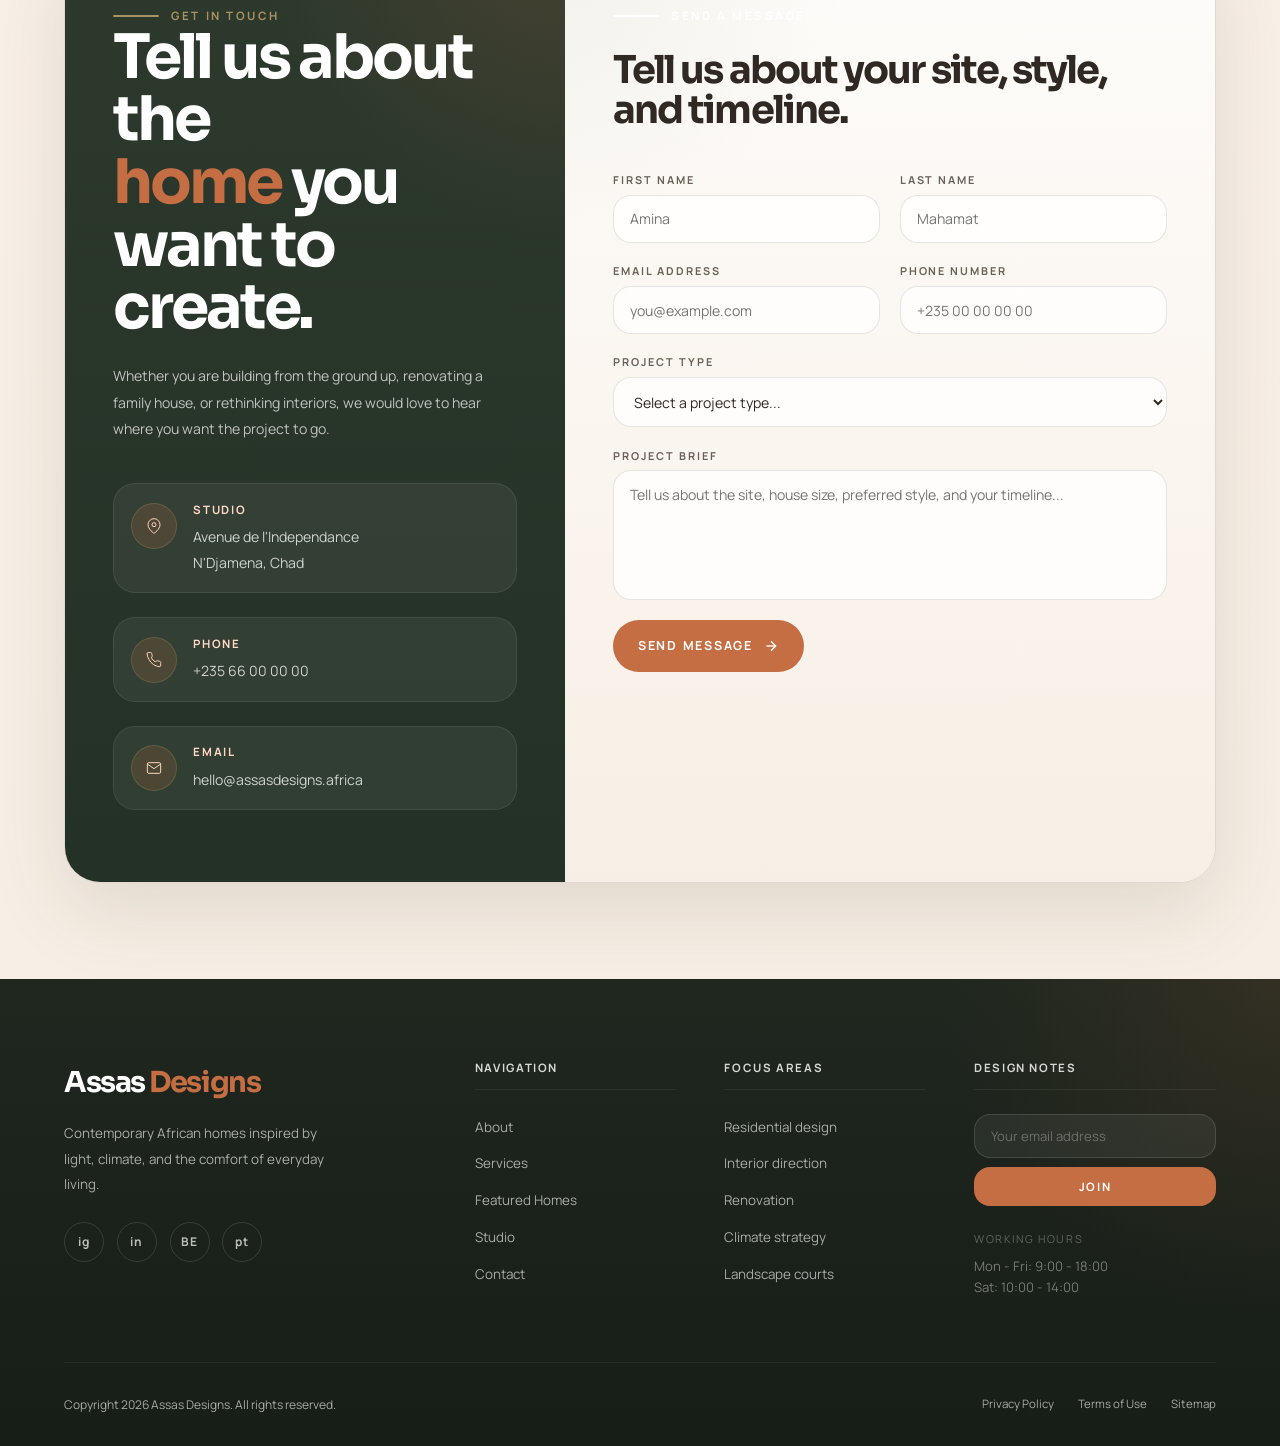
==== commit fcc97da5: "Enhance portfolio section with improved accessibility and interactivity - Added tabindex to the port" ====
--- a/index.html
+++ b/index.html
@@ -317,7 +317,7 @@
   </section>
 
   <!-- ══════════════ PORTFOLIO ══════════════ -->
-  <section id="portfolio">
+  <section id="portfolio" tabindex="0">
     <div class="portfolio-header">
       <div>
         <div class="section-label" style="color:rgba(201,169,110,.8)">Featured Homes</div>
@@ -325,18 +325,18 @@
       </div>
       <div>
         <div class="portfolio-filters">
-          <button class="filter-btn active">All</button>
-          <button class="filter-btn">Residential</button>
-          <button class="filter-btn">Interior</button>
-          <button class="filter-btn">Landscape</button>
+          <button type="button" class="filter-btn active">All</button>
+          <button type="button" class="filter-btn">Residential</button>
+          <button type="button" class="filter-btn">Interior</button>
+          <button type="button" class="filter-btn">Landscape</button>
         </div>
       </div>
     </div>
 
     <div class="portfolio-grid">
       <!-- Project 1 -->
-      <div class="p-item reveal" data-category="residential">
-        <div class="p-item-bg" style="background-image: url('data:image/svg+xml,<svg xmlns=%22http://www.w3.org/2000/svg%22 width=%22800%22 height=%22600%22><defs><linearGradient id=%22g%22 x1=%220%22 y1=%220%22 x2=%221%22 y2=%221%22><stop offset=%220%25%22 stop-color=%22%23223%22/><stop offset=%22100%25%22 stop-color=%22%23334%22/></linearGradient></defs><rect width=%22800%22 height=%22600%22 fill=%22url(%23g)%22/><rect x=%22100%22 y=%2280%22 width=%22600%22 height=%22440%22 fill=%22none%22 stroke=%22%23c9a96e%22 stroke-width=%221%22 opacity=%220.4%22/><rect x=%22150%22 y=%22120%22 width=%22200%22 height=%22280%22 fill=%22%231a1a2e%22 stroke=%22%23c9a96e%22 stroke-width=%220.5%22 opacity=%220.6%22/><rect x=%22380%22 y=%22180%22 width=%22260%22 height=%22220%22 fill=%22%221a1a2e%22 stroke=%22%23c9a96e%22 stroke-width=%220.5%22 opacity=%220.6%22/><text x=%22400%22 y=%22540%22 text-anchor=%22middle%22 font-family=%22Georgia%22 font-size=%2216%22 fill=%22%23c9a96e%22 opacity=%220.6%22>THE NOVA RESIDENCE</text></svg>')">
+      <div class="p-item reveal" data-category="residential" data-title="Sahel Courtyard House" data-type="Residential" data-year="2024" data-location="N'Djamena, Chad" data-size="420 m²" data-concept="Shaded courtyard living" data-images="https://images.unsplash.com/photo-1600585154340-be6161a56a0c?auto=format&amp;fit=crop&amp;w=1600&amp;q=80|https://images.unsplash.com/photo-1600607687939-ce8a6c25118c?auto=format&amp;fit=crop&amp;w=1600&amp;q=80|https://images.unsplash.com/photo-1600566753086-00f18fb6b3ea?auto=format&amp;fit=crop&amp;w=1600&amp;q=80">
+        <div class="p-item-bg" style="background-image: url('https://images.unsplash.com/photo-1600585154340-be6161a56a0c?auto=format&amp;fit=crop&amp;w=1600&amp;q=80')">
         </div>
         <div class="p-title-always">
           <div class="p-cat">Residential</div>
@@ -356,8 +356,8 @@
       </div>
 
       <!-- Project 2 -->
-      <div class="p-item reveal reveal-delay-1" data-category="residential">
-        <div class="p-item-bg" style="background-image: url('data:image/svg+xml,<svg xmlns=%22http://www.w3.org/2000/svg%22 width=%22400%22 height=%22340%22><defs><linearGradient id=%22g%22 x1=%220%22 y1=%220%22 x2=%221%22 y2=%221%22><stop offset=%220%25%22 stop-color=%22%2232201a%22/><stop offset=%22100%25%22 stop-color=%22%22 stop-color=%22%22/><stop offset=%22100%25%22 stop-color=%22%2242302a%22/></linearGradient></defs><rect width=%22400%22 height=%22340%22 fill=%22%2332201a%22/><rect x=%2240%22 y=%2240%22 width=%22320%22 height=%22260%22 fill=%22none%22 stroke=%22%23c9a96e%22 stroke-width=%221%22 opacity=%220.3%22/><ellipse cx=%22200%22 cy=%22170%22 rx=%22100%22 ry=%22120%22 fill=%22none%22 stroke=%22%23c9a96e%22 stroke-width=%220.8%22 opacity=%220.4%22/><text x=%22200%22 y=%22300%22 text-anchor=%22middle%22 font-family=%22Georgia%22 font-size=%2213%22 fill=%22%23c9a96e%22 opacity=%220.6%22>MERIDIAN TOWER</text></svg>')">
+      <div class="p-item reveal reveal-delay-1" data-category="residential" data-title="Coastal Breeze Villa" data-type="Residential" data-year="2023" data-location="Douala, Cameroon" data-size="360 m²" data-concept="Cross-ventilated sea frontage" data-images="https://images.unsplash.com/photo-1613977257363-707ba9348227?auto=format&amp;fit=crop&amp;w=1600&amp;q=80|https://images.unsplash.com/photo-1600047509807-ba8f99d2cdde?auto=format&amp;fit=crop&amp;w=1600&amp;q=80|https://images.unsplash.com/photo-1605146769289-440113cc3d00?auto=format&amp;fit=crop&amp;w=1600&amp;q=80">
+        <div class="p-item-bg" style="background-image: url('https://images.unsplash.com/photo-1613977257363-707ba9348227?auto=format&amp;fit=crop&amp;w=1600&amp;q=80')">
         </div>
         <div class="p-title-always">
           <div class="p-cat">Residential</div>
@@ -377,8 +377,8 @@
       </div>
 
       <!-- Project 3 -->
-      <div class="p-item reveal reveal-delay-2" data-category="interior">
-        <div class="p-item-bg" style="background-image: url('data:image/svg+xml,<svg xmlns=%22http://www.w3.org/2000/svg%22 width=%22400%22 height=%22683%22><rect width=%22400%22 height=%22683%22 fill=%22%22/><rect width=%22400%22 height=%22683%22 fill=%22%23131320%22/><g stroke=%22%23c9a96e%22 stroke-width=%221%22 fill=%22none%22 opacity=%220.4%22><rect x=%2230%22 y=%2230%22 width=%22340%22 height=%22623%22/><line x1=%2230%22 y1=%22341%22 x2=%22370%22 y2=%22341%22/><rect x=%2260%22 y=%2260%22 width=%22120%22 height=%22100%22/><rect x=%22220%22 y=%2260%22 width=%22120%22 height=%22100%22/><rect x=%2260%22 y=%22400%22 width=%22120%22 height=%22100%22/><rect x=%22220%22 y=%22400%22 width=%22120%22 height=%22100%22/><rect x=%22140%22 y=%22200%22 width=%22120%22 height=%22141%22/></g><text x=%22200%22 y=%22640%22 text-anchor=%22middle%22 font-family=%22Georgia%22 font-size=%2213%22 fill=%22%23c9a96e%22 opacity=%220.6%22>AZURE PAVILION</text></svg>')">
+      <div class="p-item reveal reveal-delay-2" data-category="interior" data-title="Kigali Garden Loft" data-type="Interior" data-year="2024" data-location="Kigali, Rwanda" data-size="210 m²" data-concept="Indoor-outdoor continuity" data-images="https://images.unsplash.com/photo-1616486029423-aaa4789e8c9a?auto=format&amp;fit=crop&amp;w=1600&amp;q=80|https://images.unsplash.com/photo-1616046229478-9901c5536a45?auto=format&amp;fit=crop&amp;w=1600&amp;q=80|https://images.unsplash.com/photo-1600210492493-0946911123ea?auto=format&amp;fit=crop&amp;w=1600&amp;q=80">
+        <div class="p-item-bg" style="background-image: url('https://images.unsplash.com/photo-1616486029423-aaa4789e8c9a?auto=format&amp;fit=crop&amp;w=1600&amp;q=80')">
         </div>
         <div class="p-title-always">
           <div class="p-cat">Interior</div>
@@ -398,8 +398,8 @@
       </div>
 
       <!-- Project 4 -->
-      <div class="p-item reveal reveal-delay-3" data-category="residential">
-        <div class="p-item-bg" style="background-image: url('data:image/svg+xml,<svg xmlns=%22http://www.w3.org/2000/svg%22 width=%22300%22 height=%22340%22><rect width=%22300%22 height=%22340%22 fill=%22%22/><rect width=%22300%22 height=%22340%22 fill=%22%2320301a%22/><g stroke=%22%23c9a96e%22 stroke-width=%221%22 fill=%22none%22 opacity=%220.4%22><polyline points=%2250,280 50,120 150,60 250,120 250,280%22/><rect x=%2280%22 y=%22180%22 width=%2260%22 height=%22100%22/><rect x=%22160%22 y=%22140%22 width=%2240%22 height=%2240%22/></g><circle cx=%22150%22 cy=%2260%22 r=%2215%22 fill=%22none%22 stroke=%22%23c9a96e%22 stroke-width=%221%22 opacity=%220.5%22/><text x=%22150%22 y=%22320%22 text-anchor=%22middle%22 font-family=%22Georgia%22 font-size=%2212%22 fill=%22%23c9a96e%22 opacity=%220.6%22>VERDANT VILLA</text></svg>')">
+      <div class="p-item reveal reveal-delay-3" data-category="residential" data-title="Accra Patio Duplex" data-type="Residential" data-year="2023" data-location="Accra, Ghana" data-size="300 m²" data-concept="Privacy-first family layout" data-images="https://images.unsplash.com/photo-1512918728675-ed5a9ecdebfd?auto=format&amp;fit=crop&amp;w=1600&amp;q=80|https://images.unsplash.com/photo-1600607688969-a5bfcd646154?auto=format&amp;fit=crop&amp;w=1600&amp;q=80|https://images.unsplash.com/photo-1600585154084-4e5fe7c39198?auto=format&amp;fit=crop&amp;w=1600&amp;q=80">
+        <div class="p-item-bg" style="background-image: url('https://images.unsplash.com/photo-1512918728675-ed5a9ecdebfd?auto=format&amp;fit=crop&amp;w=1600&amp;q=80')">
         </div>
         <div class="p-title-always">
           <div class="p-cat">Residential</div>
@@ -419,8 +419,8 @@
       </div>
 
       <!-- Project 5 -->
-      <div class="p-item reveal reveal-delay-4" data-category="landscape">
-        <div class="p-item-bg" style="background-image: url('data:image/svg+xml,<svg xmlns=%22http://www.w3.org/2000/svg%22 width=%22500%22 height=%22340%22><rect width=%22500%22 height=%22340%22 fill=%22%231a1830%22/><g stroke=%22%23c9a96e%22 stroke-width=%221%22 fill=%22none%22 opacity=%220.35%22><rect x=%2240%22 y=%2240%22 width=%22420%22 height=%22260%22/><line x1=%22250%22 y1=%2240%22 x2=%22250%22 y2=%22300%22/><rect x=%2260%22 y=%2260%22 width=%22170%22 height=%22120%22/><rect x=%22270%22 y=%2260%22 width=%22170%22 height=%22120%22/><rect x=%22100%22 y=%22200%22 width=%2290%22 height=%2280%22/><rect x=%22310%22 y=%22200%22 width=%2290%22 height=%2280%22/></g><text x=%22250%22 y=%22318%22 text-anchor=%22middle%22 font-family=%22Georgia%22 font-size=%2213%22 fill=%22%23c9a96e%22 opacity=%220.6%22>SOLARIS COMPLEX</text></svg>')">
+      <div class="p-item reveal reveal-delay-4" data-category="landscape" data-title="Rain Garden Court" data-type="Landscape" data-year="2022" data-location="Abidjan, Ivory Coast" data-size="1,100 m²" data-concept="Water-wise native planting" data-images="https://images.unsplash.com/photo-1558904541-efa843a96f01?auto=format&amp;fit=crop&amp;w=1600&amp;q=80|https://images.unsplash.com/photo-1572085313466-6710de8d7ba3?auto=format&amp;fit=crop&amp;w=1600&amp;q=80|https://images.unsplash.com/photo-1506744038136-46273834b3fb?auto=format&amp;fit=crop&amp;w=1600&amp;q=80">
+        <div class="p-item-bg" style="background-image: url('https://images.unsplash.com/photo-1558904541-efa843a96f01?auto=format&amp;fit=crop&amp;w=1600&amp;q=80')">
         </div>
         <div class="p-title-always">
           <div class="p-cat">Landscape</div>
@@ -444,6 +444,23 @@
       <button type="button" class="portfolio-nav-btn" id="portfolio-prev" aria-label="Previous project">Prev</button>
       <div class="portfolio-dots" id="portfolio-dots" aria-label="Project navigation dots"></div>
       <button type="button" class="portfolio-nav-btn" id="portfolio-next" aria-label="Next project">Next</button>
+    </div>
+    <div class="portfolio-insight reveal" id="portfolio-insight" aria-live="polite">
+      <div class="portfolio-insight-main">
+        <div class="portfolio-insight-kicker">Current project</div>
+        <h3 class="portfolio-insight-title" id="portfolio-insight-title">Sahel Courtyard House</h3>
+        <div class="portfolio-insight-sub" id="portfolio-insight-sub">Residential • 2024 • N'Djamena, Chad</div>
+      </div>
+      <div class="portfolio-insight-facts">
+        <div class="portfolio-fact">
+          <span class="portfolio-fact-label">Area</span>
+          <span class="portfolio-fact-value" id="portfolio-insight-size">420 m²</span>
+        </div>
+        <div class="portfolio-fact">
+          <span class="portfolio-fact-label">Concept</span>
+          <span class="portfolio-fact-value" id="portfolio-insight-concept">Shaded courtyard living</span>
+        </div>
+      </div>
     </div>
 
     <div style="text-align:center; margin-top:3rem;">
--- a/styles.css
+++ b/styles.css
@@ -531,10 +531,11 @@
   text-transform: uppercase;
   color: rgba(255,255,255,.45);
   cursor: pointer;
-  transition: color .3s;
-  background: none;
-  border: none;
-  padding: 0;
+  transition: color .3s, border-color .3s, background .3s;
+  background: rgba(255,255,255,.03);
+  border: 1px solid rgba(255,255,255,.16);
+  border-radius: 999px;
+  padding: .58rem .95rem;
 }
 .filter-btn.active, .filter-btn:hover { color: var(--accent); }
 
@@ -548,6 +549,8 @@
   position: relative;
   overflow: hidden;
   cursor: pointer;
+  border-radius: 1.05rem;
+  border: 1px solid rgba(255,255,255,.08);
 }
 .p-item:nth-child(1) { grid-column: 1 / 6; grid-row: 1 / 2; }
 .p-item:nth-child(2) { grid-column: 6 / 9; grid-row: 1 / 2; }
@@ -2544,7 +2547,7 @@
 }
 #portfolio .portfolio-grid .p-item .p-overlay { opacity: 1; transform: translateY(0); }
 .portfolio-controls {
-  margin-top: 1.2rem;
+  margin-top: 1.4rem;
   display: flex;
   align-items: center;
   justify-content: center;
@@ -2576,6 +2579,59 @@
 }
 .portfolio-dot.is-active { background: var(--accent); transform: scale(1.15); }
 
+.portfolio-insight {
+  margin-top: 1.35rem;
+  border: 1px solid rgba(255, 255, 255, .1);
+  border-radius: 1.1rem;
+  background: linear-gradient(145deg, rgba(255,255,255,.06), rgba(255,255,255,.02));
+  padding: 1rem 1.1rem;
+  display: grid;
+  grid-template-columns: 1.1fr .9fr;
+  gap: 1rem;
+  align-items: center;
+}
+.portfolio-insight-kicker {
+  font-size: .62rem;
+  letter-spacing: .18em;
+  text-transform: uppercase;
+  color: rgba(255,255,255,.55);
+}
+.portfolio-insight-title {
+  margin: .28rem 0 .15rem;
+  color: var(--white);
+  font-family: var(--serif);
+  font-size: clamp(1.15rem, 2.2vw, 1.45rem);
+  font-weight: 400;
+}
+.portfolio-insight-sub {
+  font-size: .8rem;
+  color: rgba(255,255,255,.72);
+}
+.portfolio-insight-facts {
+  display: grid;
+  grid-template-columns: 1fr 1fr;
+  gap: .6rem;
+}
+.portfolio-fact {
+  border: 1px solid rgba(255, 255, 255, .12);
+  border-radius: .8rem;
+  padding: .7rem .8rem;
+  background: rgba(0, 0, 0, .14);
+}
+.portfolio-fact-label {
+  display: block;
+  font-size: .6rem;
+  letter-spacing: .14em;
+  text-transform: uppercase;
+  color: rgba(255,255,255,.5);
+  margin-bottom: .3rem;
+}
+.portfolio-fact-value {
+  display: block;
+  color: var(--white);
+  font-size: .82rem;
+}
+
 /* Mobile display restoration */
 @media (max-width: 900px) {
   #about, #contact { grid-template-columns: 1fr; }
@@ -2599,6 +2655,10 @@
   #cta-banner, #contact { margin: 0 4vw 3rem; border-radius: 24px; }
   .contact-info, .contact-form-wrap { padding: 2rem 1rem; }
   #portfolio .portfolio-grid { min-height: 360px; }
+  .portfolio-insight {
+    grid-template-columns: 1fr;
+    gap: .75rem;
+  }
 }
 @media (max-width: 480px) {
   .section-title { font-size: clamp(1.7rem, 9vw, 2.1rem); }
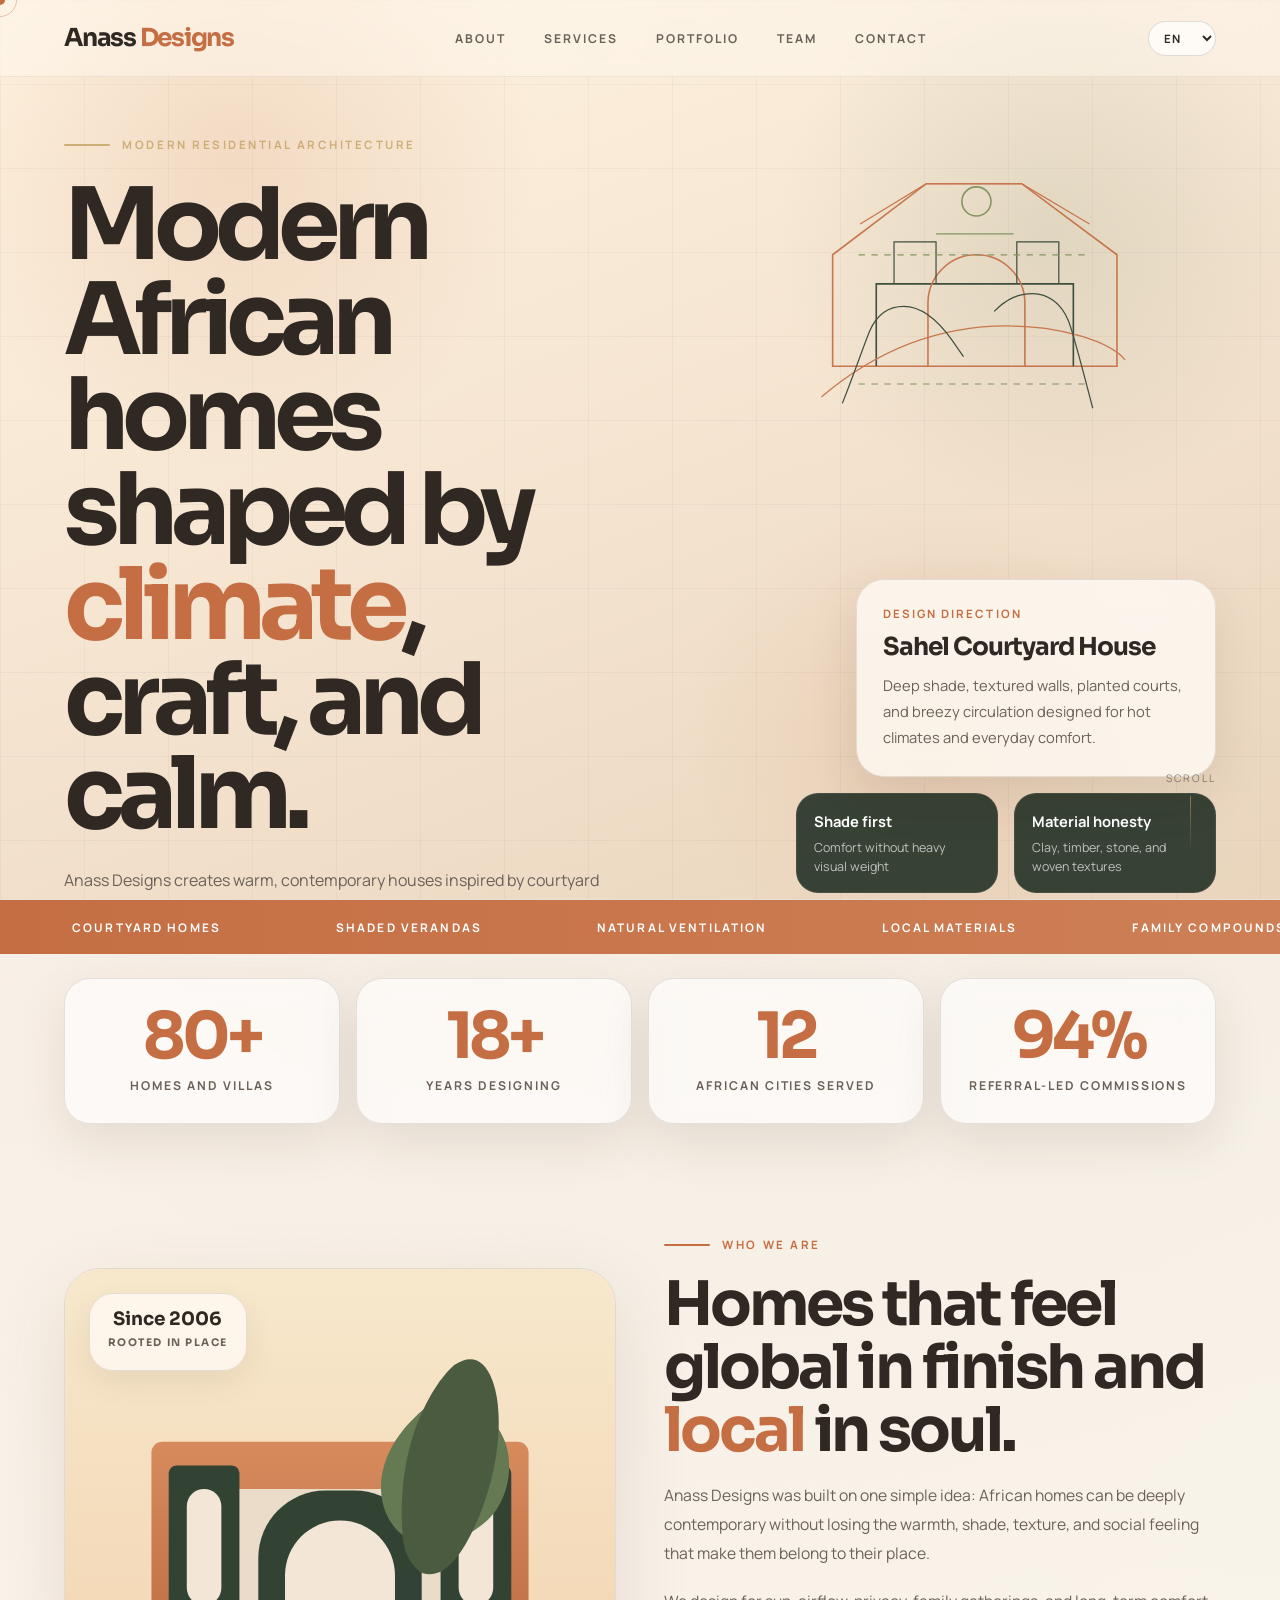
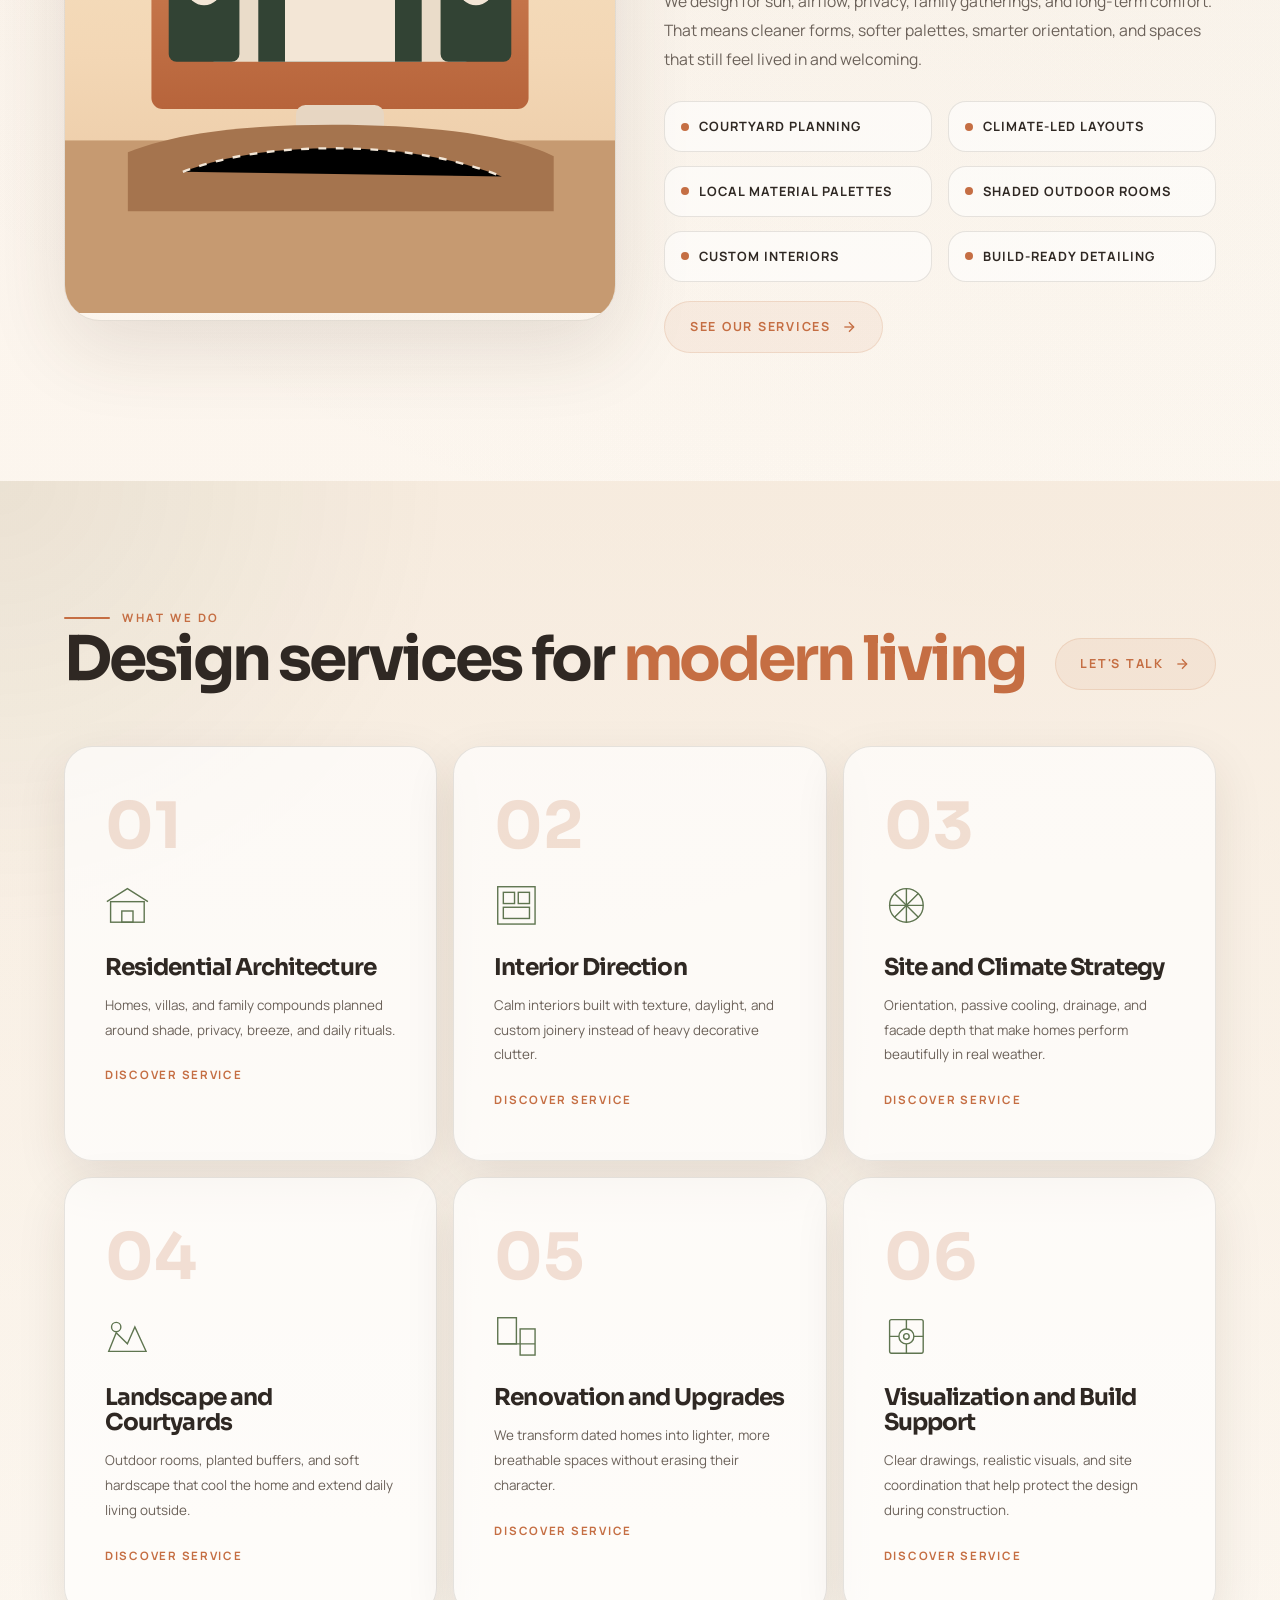
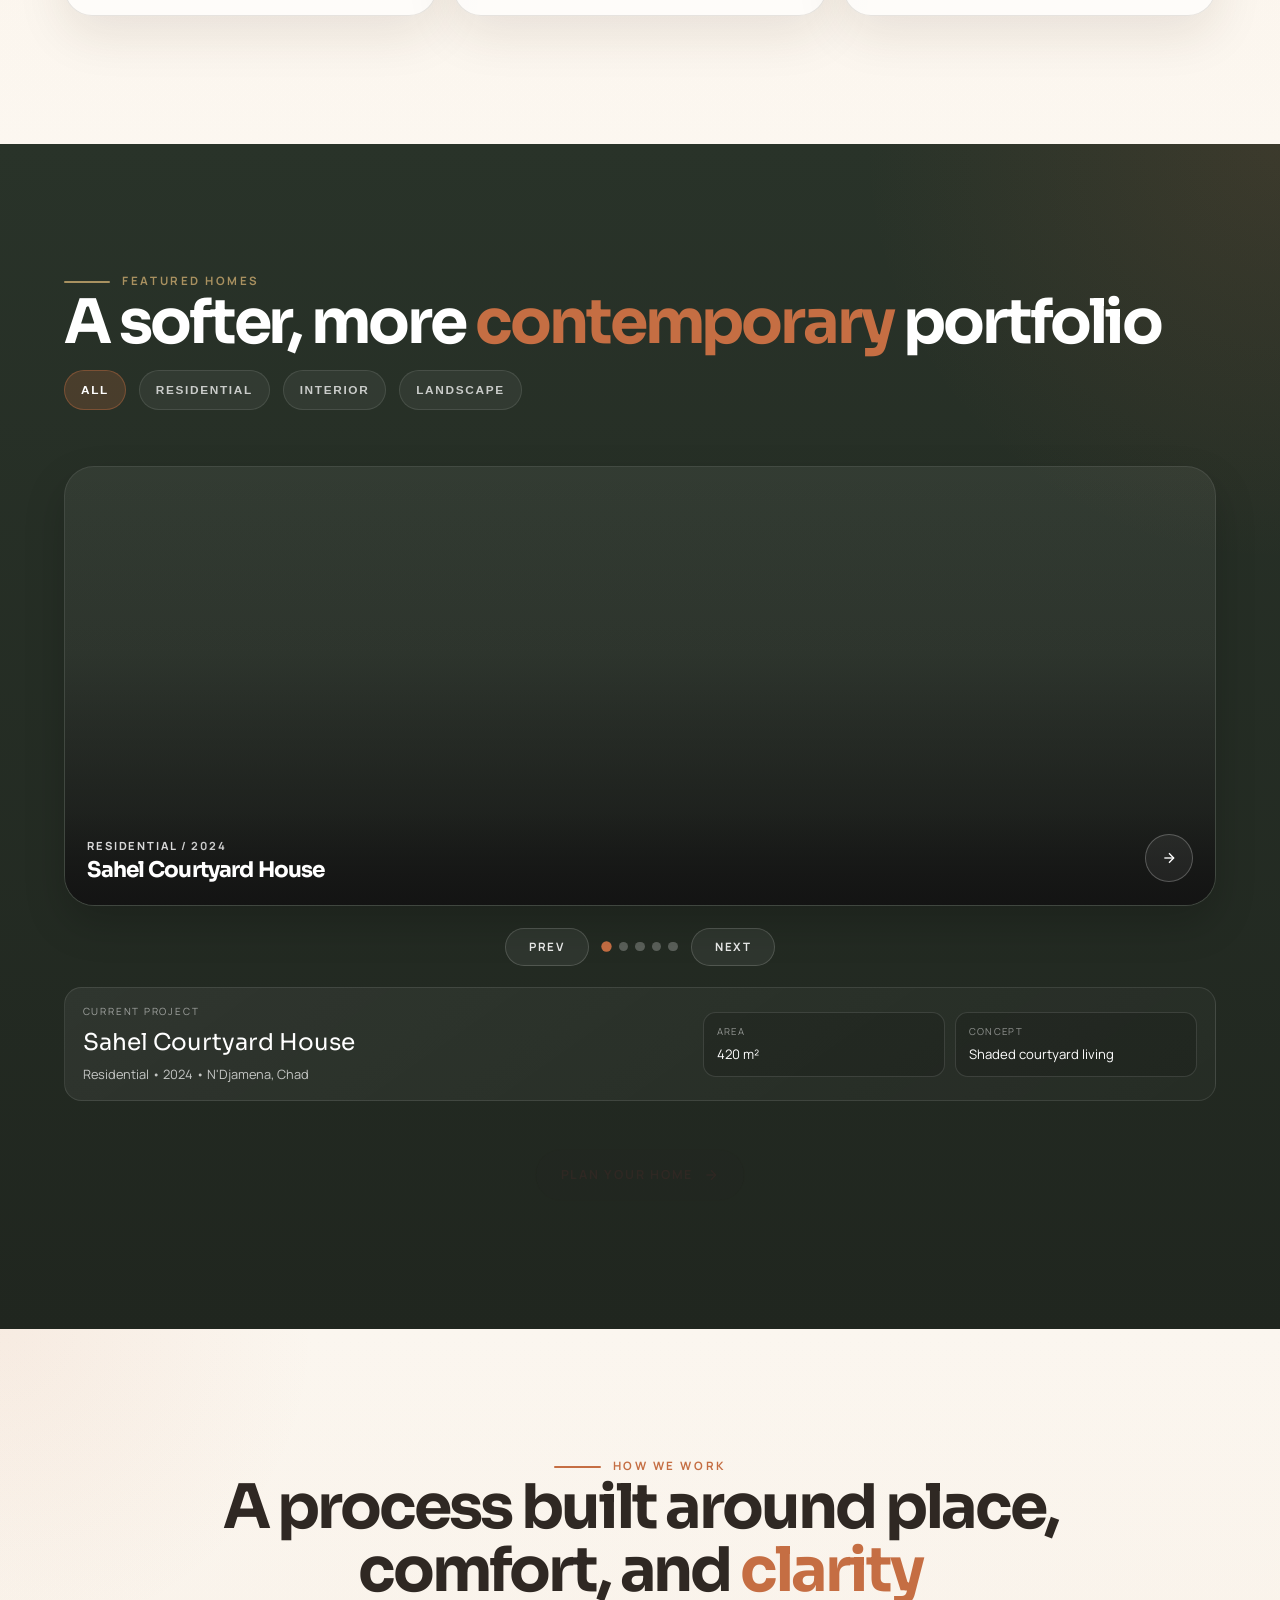
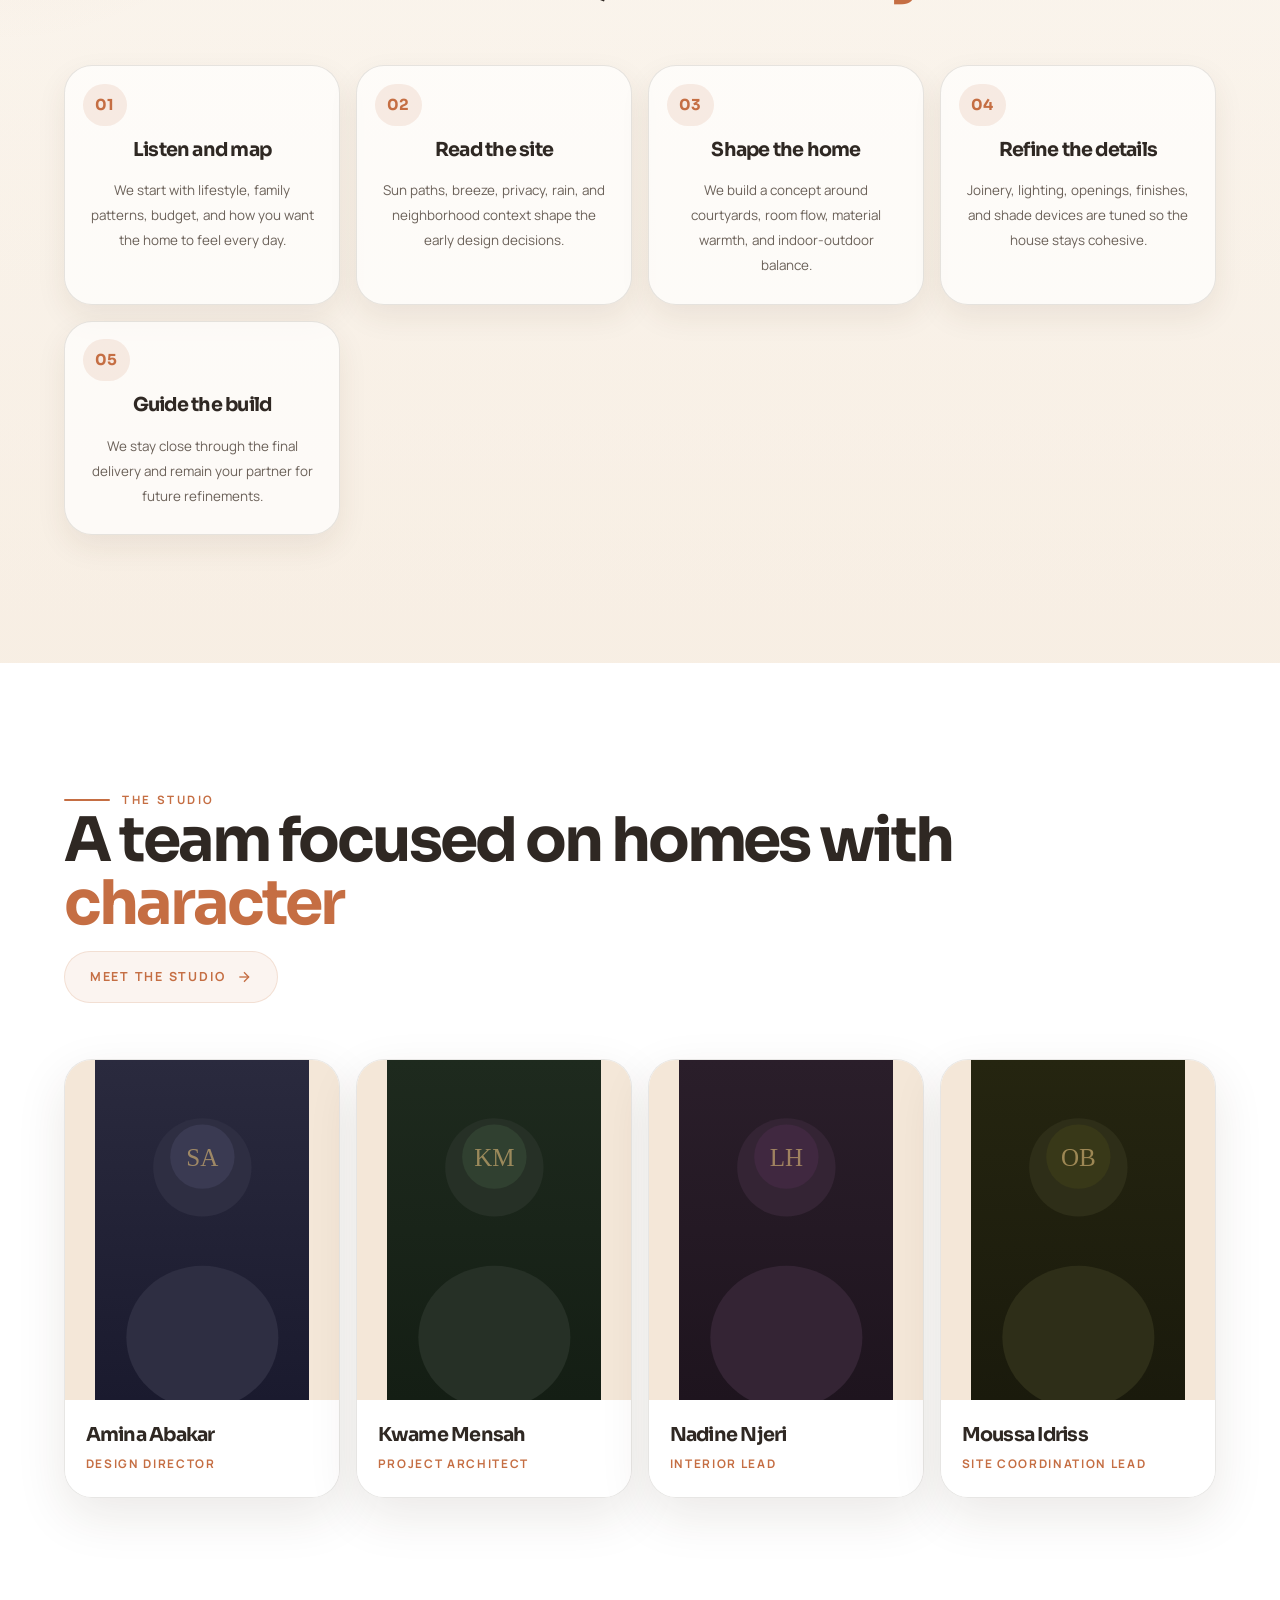
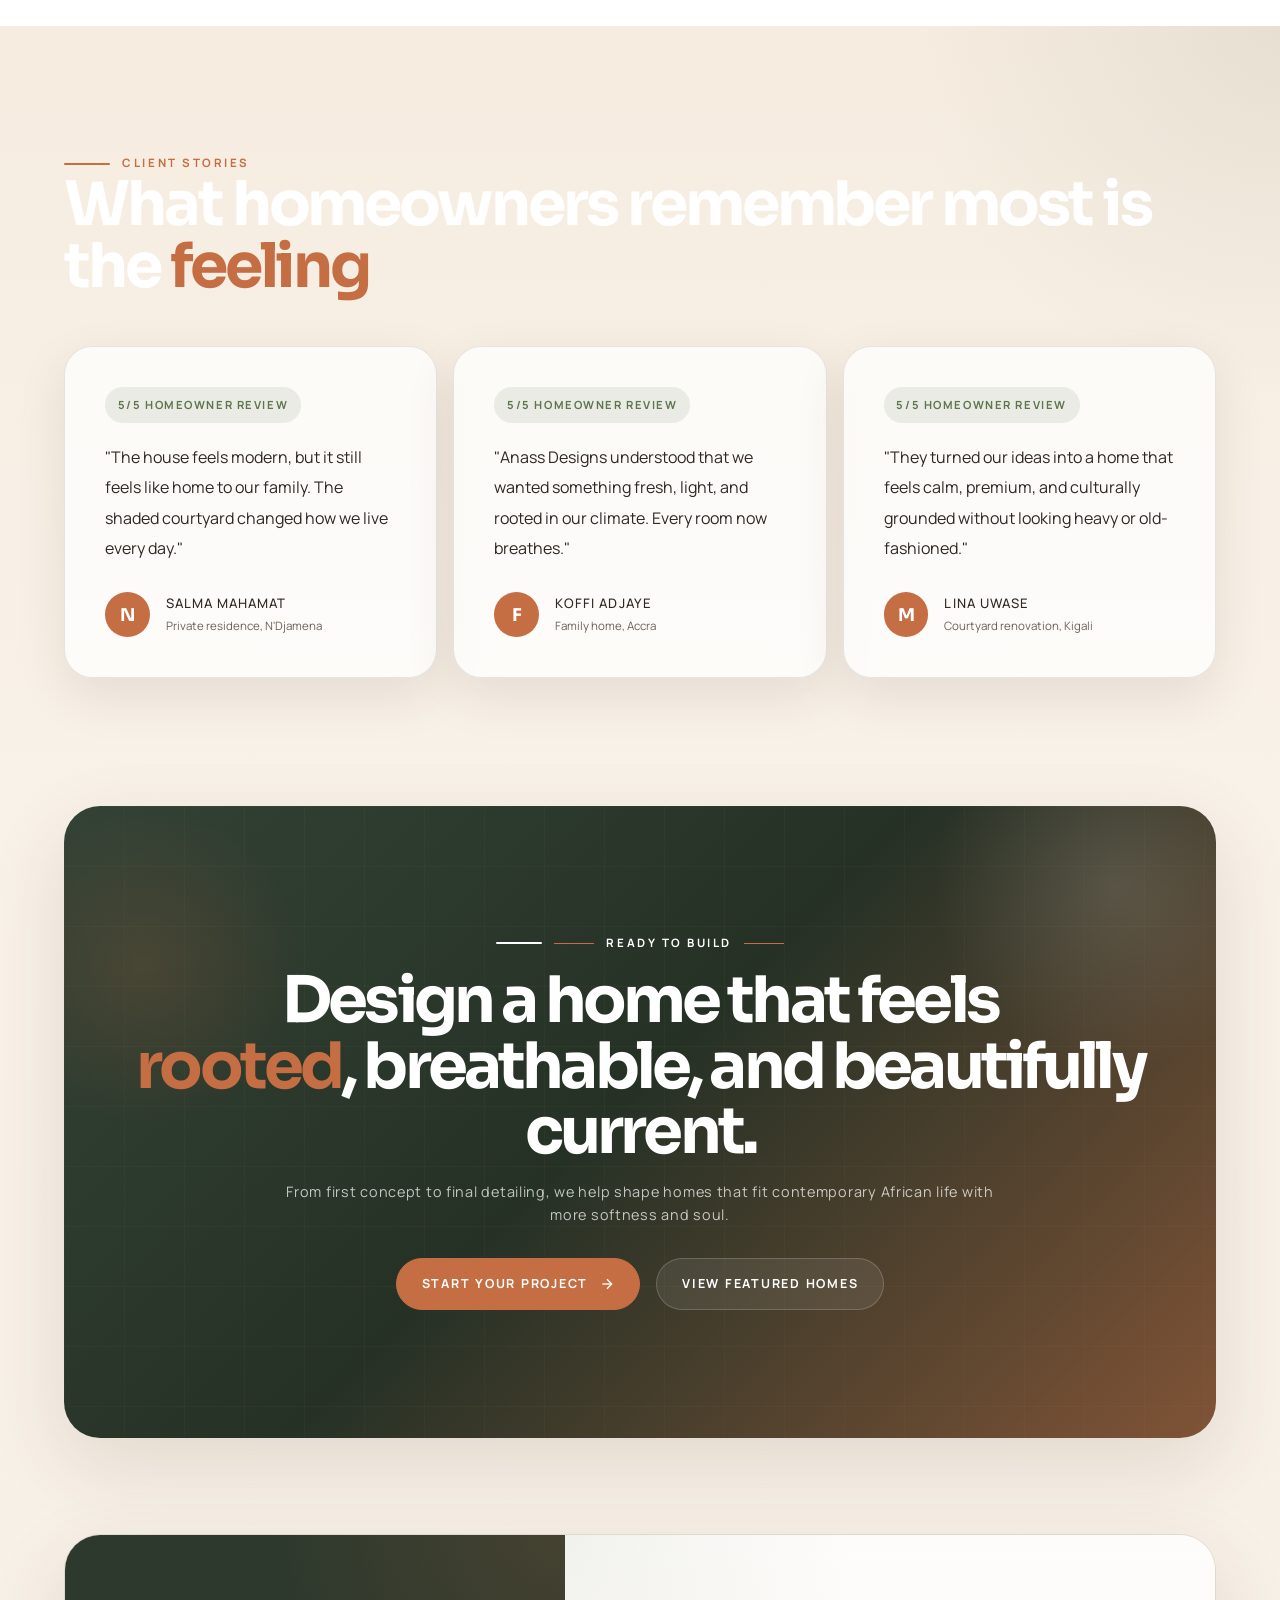
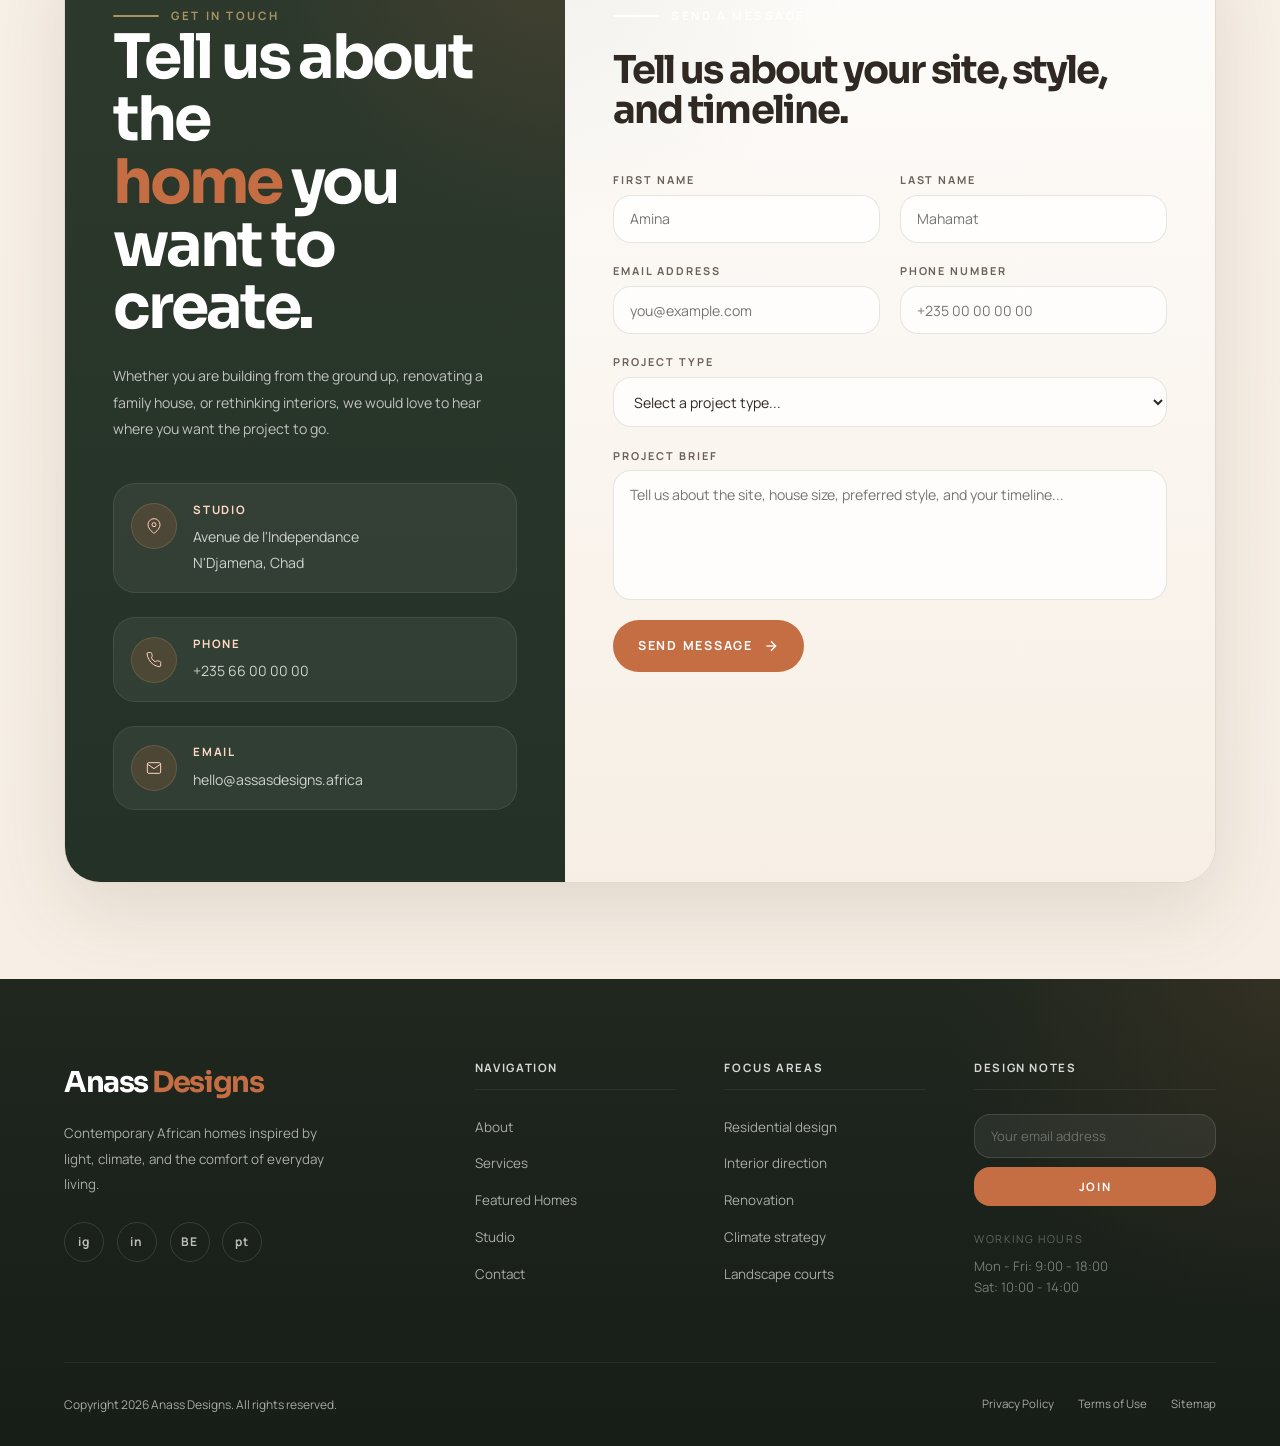
==== commit 5ac7e396: "Update branding from "Assas Designs" to "Anass Designs" across HTML and JavaScript files - Changed a" ====
--- a/index.html
+++ b/index.html
@@ -3,7 +3,7 @@
 <head>
   <meta charset="UTF-8" />
   <meta name="viewport" content="width=device-width, initial-scale=1.0" />
-  <title>Assas Designs - Modern African Homes & Interiors</title>
+  <title>Anass Designs - Modern African Homes & Interiors</title>
   <link rel="preconnect" href="https://fonts.googleapis.com" />
   <link rel="preconnect" href="https://fonts.gstatic.com" crossorigin />
   <link href="https://fonts.googleapis.com/css2?family=Manrope:wght@400;500;600;700;800&family=Sora:wght@400;500;600;700;800&display=swap" rel="stylesheet" />
@@ -13,7 +13,7 @@
 
   <!-- PAGE LOADER -->
   <div id="page-loader">
-    <div class="loader-logo">Assas <span>Designs</span></div>
+    <div class="loader-logo">Anass <span>Designs</span></div>
     <div class="loader-bar"><div class="loader-bar-fill"></div></div>
     <div class="loader-pct" id="loader-pct">0%</div>
   </div>
@@ -24,7 +24,7 @@
 
   <!-- NAVBAR -->
   <nav id="navbar">
-    <a href="#" class="nav-logo">Assas <span>Designs</span></a>
+    <a href="#" class="nav-logo">Anass <span>Designs</span></a>
     <ul class="nav-links">
       <li><a href="#about">About</a></li>
       <li><a href="#services">Services</a></li>
@@ -88,7 +88,7 @@
         Modern African homes shaped by <em>climate</em>, craft, and calm.
       </h1>
       <p class="hero-sub reveal reveal-delay-2">
-        Assas Designs creates warm, contemporary houses inspired by courtyard living, shaded verandas, local materials, and the rhythm of family life across Africa.
+        Anass Designs creates warm, contemporary houses inspired by courtyard living, shaded verandas, local materials, and the rhythm of family life across Africa.
       </p>
       <div class="hero-actions reveal reveal-delay-3">
         <a href="#portfolio" class="btn btn-filled">
@@ -210,7 +210,7 @@
         Homes that feel global in finish and <em>local</em> in soul.
       </h2>
       <p class="reveal reveal-delay-2">
-        Assas Designs was built on one simple idea: African homes can be deeply contemporary without losing the warmth, shade, texture, and social feeling that make them belong to their place.
+        Anass Designs was built on one simple idea: African homes can be deeply contemporary without losing the warmth, shade, texture, and social feeling that make them belong to their place.
       </p>
       <p class="reveal reveal-delay-3">
         We design for sun, airflow, privacy, family gatherings, and long-term comfort. That means cleaner forms, softer palettes, smarter orientation, and spaces that still feel lived in and welcoming.
@@ -633,7 +633,7 @@
       </div>
       <div class="testi-card reveal reveal-delay-1">
         <div class="testi-stars">5/5 homeowner review</div>
-        <p class="testi-text">"Assas Designs understood that we wanted something fresh, light, and rooted in our climate. Every room now breathes."</p>
+        <p class="testi-text">"Anass Designs understood that we wanted something fresh, light, and rooted in our climate. Every room now breathes."</p>
         <div class="testi-author">
           <div class="testi-avatar">F</div>
           <div>
@@ -785,7 +785,7 @@
   <footer>
     <div class="footer-main">
       <div class="footer-brand">
-        <a href="#" class="nav-logo">Assas <span>Designs</span></a>
+        <a href="#" class="nav-logo">Anass <span>Designs</span></a>
         <p>Contemporary African homes inspired by light, climate, and the comfort of everyday living.</p>
         <div class="footer-socials">
           <a href="#" class="footer-social" title="Instagram">ig</a>
@@ -828,7 +828,7 @@
       </div>
     </div>
     <div class="footer-bottom">
-      <p class="footer-copyright">Copyright 2026 Assas Designs. All rights reserved.</p>
+      <p class="footer-copyright">Copyright 2026 Anass Designs. All rights reserved.</p>
       <div class="footer-bottom-links">
         <a href="#">Privacy Policy</a>
         <a href="#">Terms of Use</a>
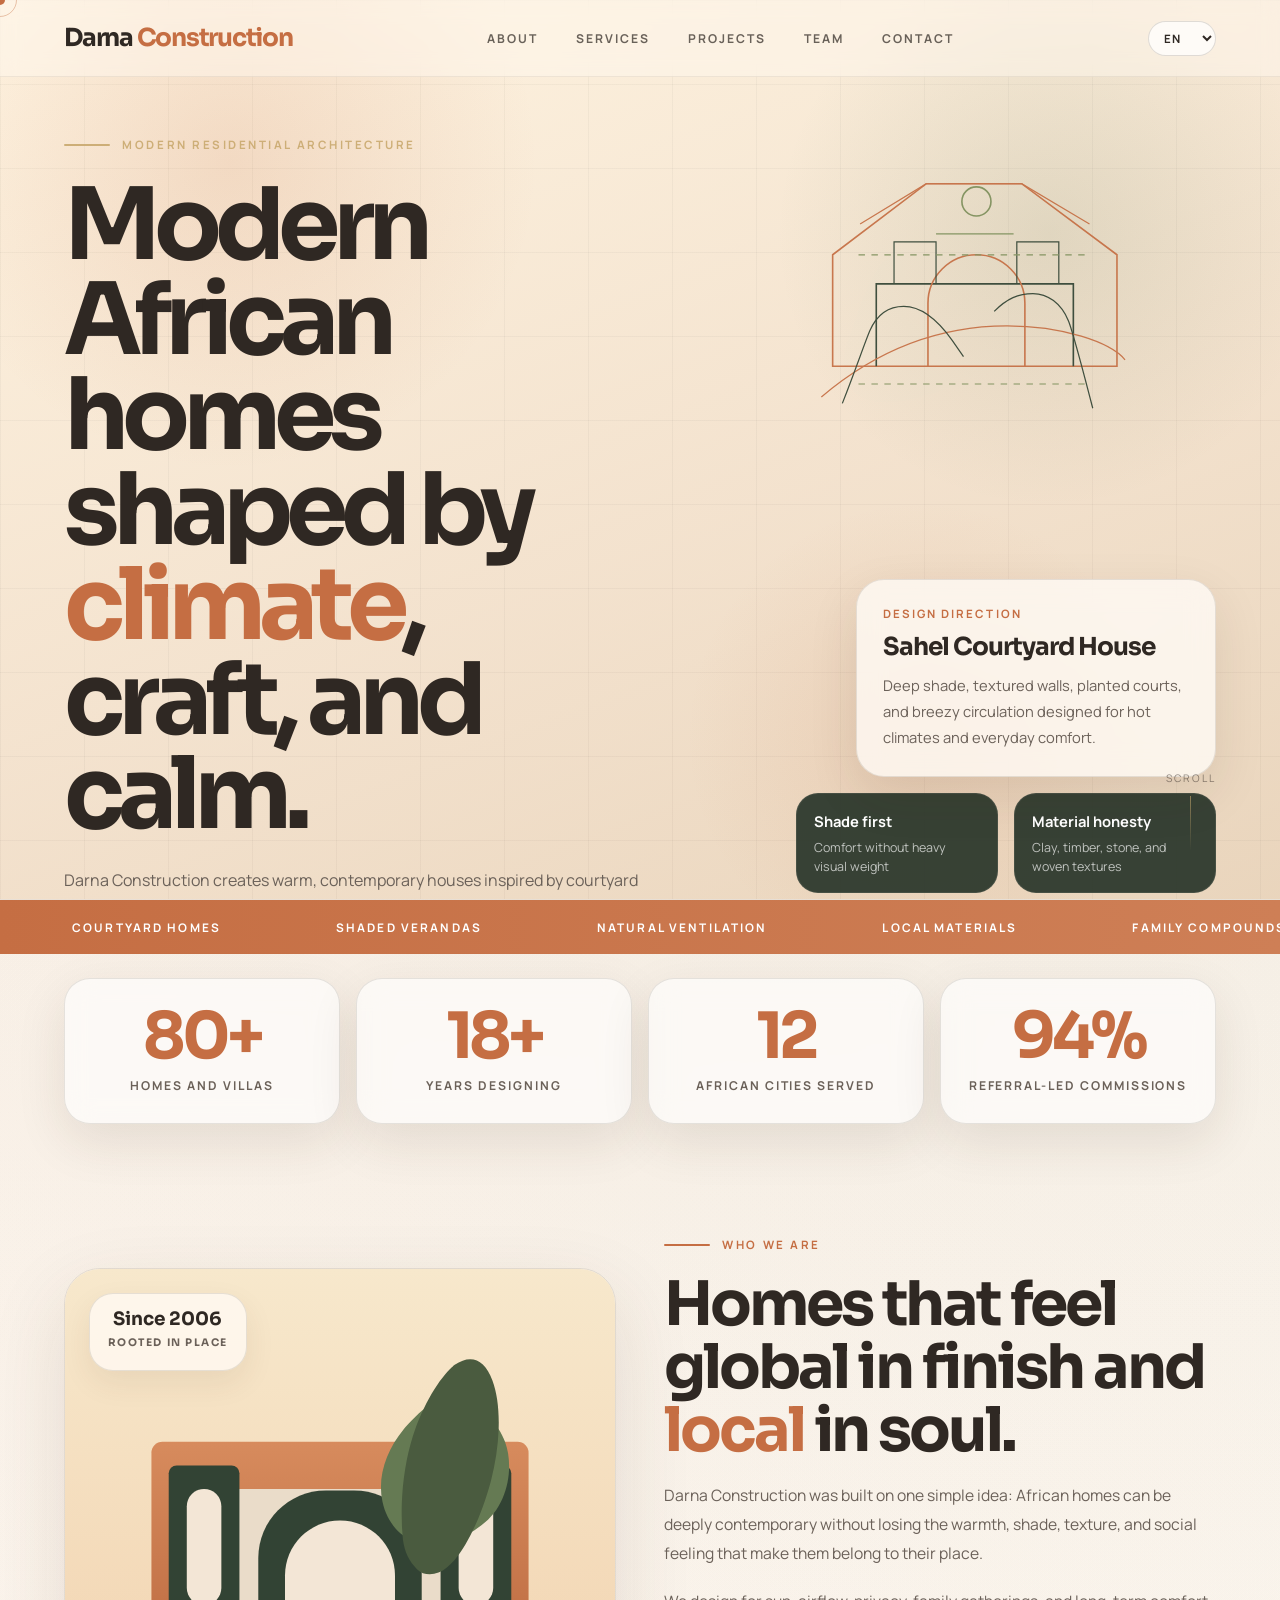
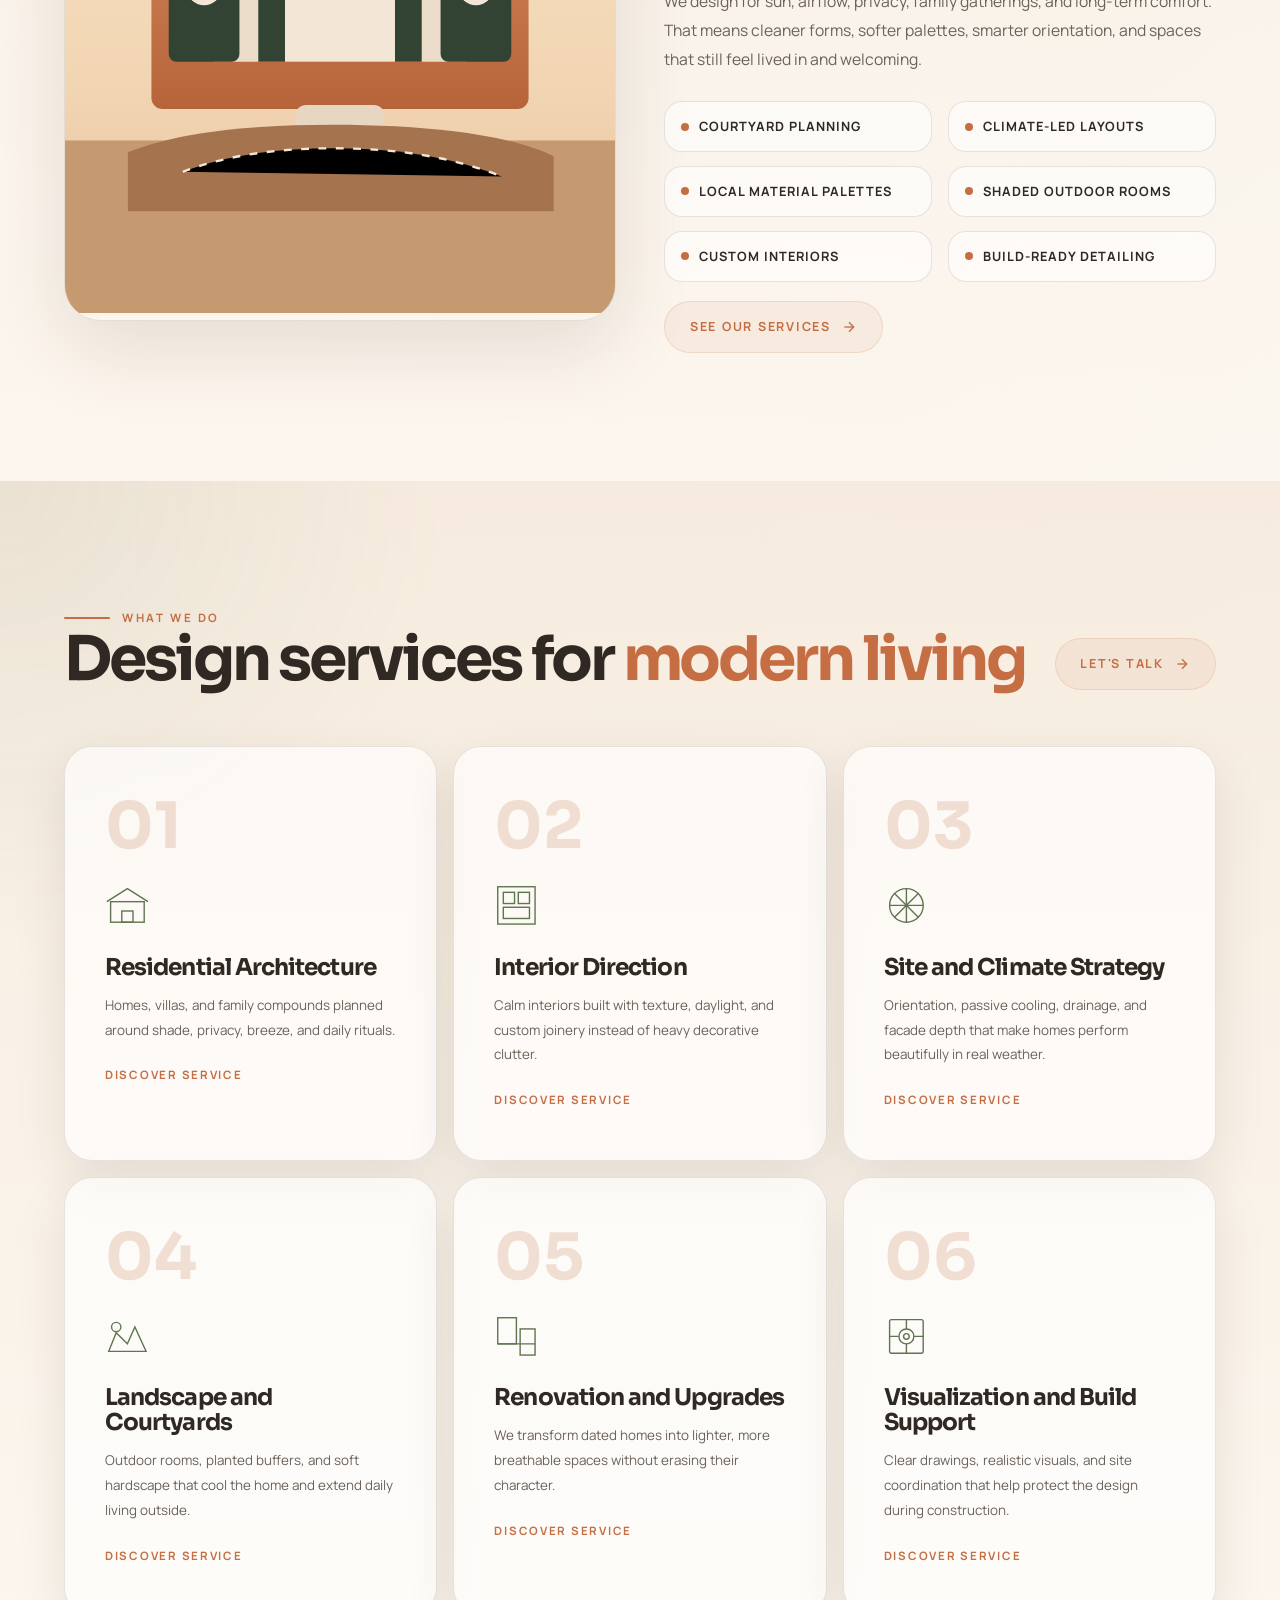
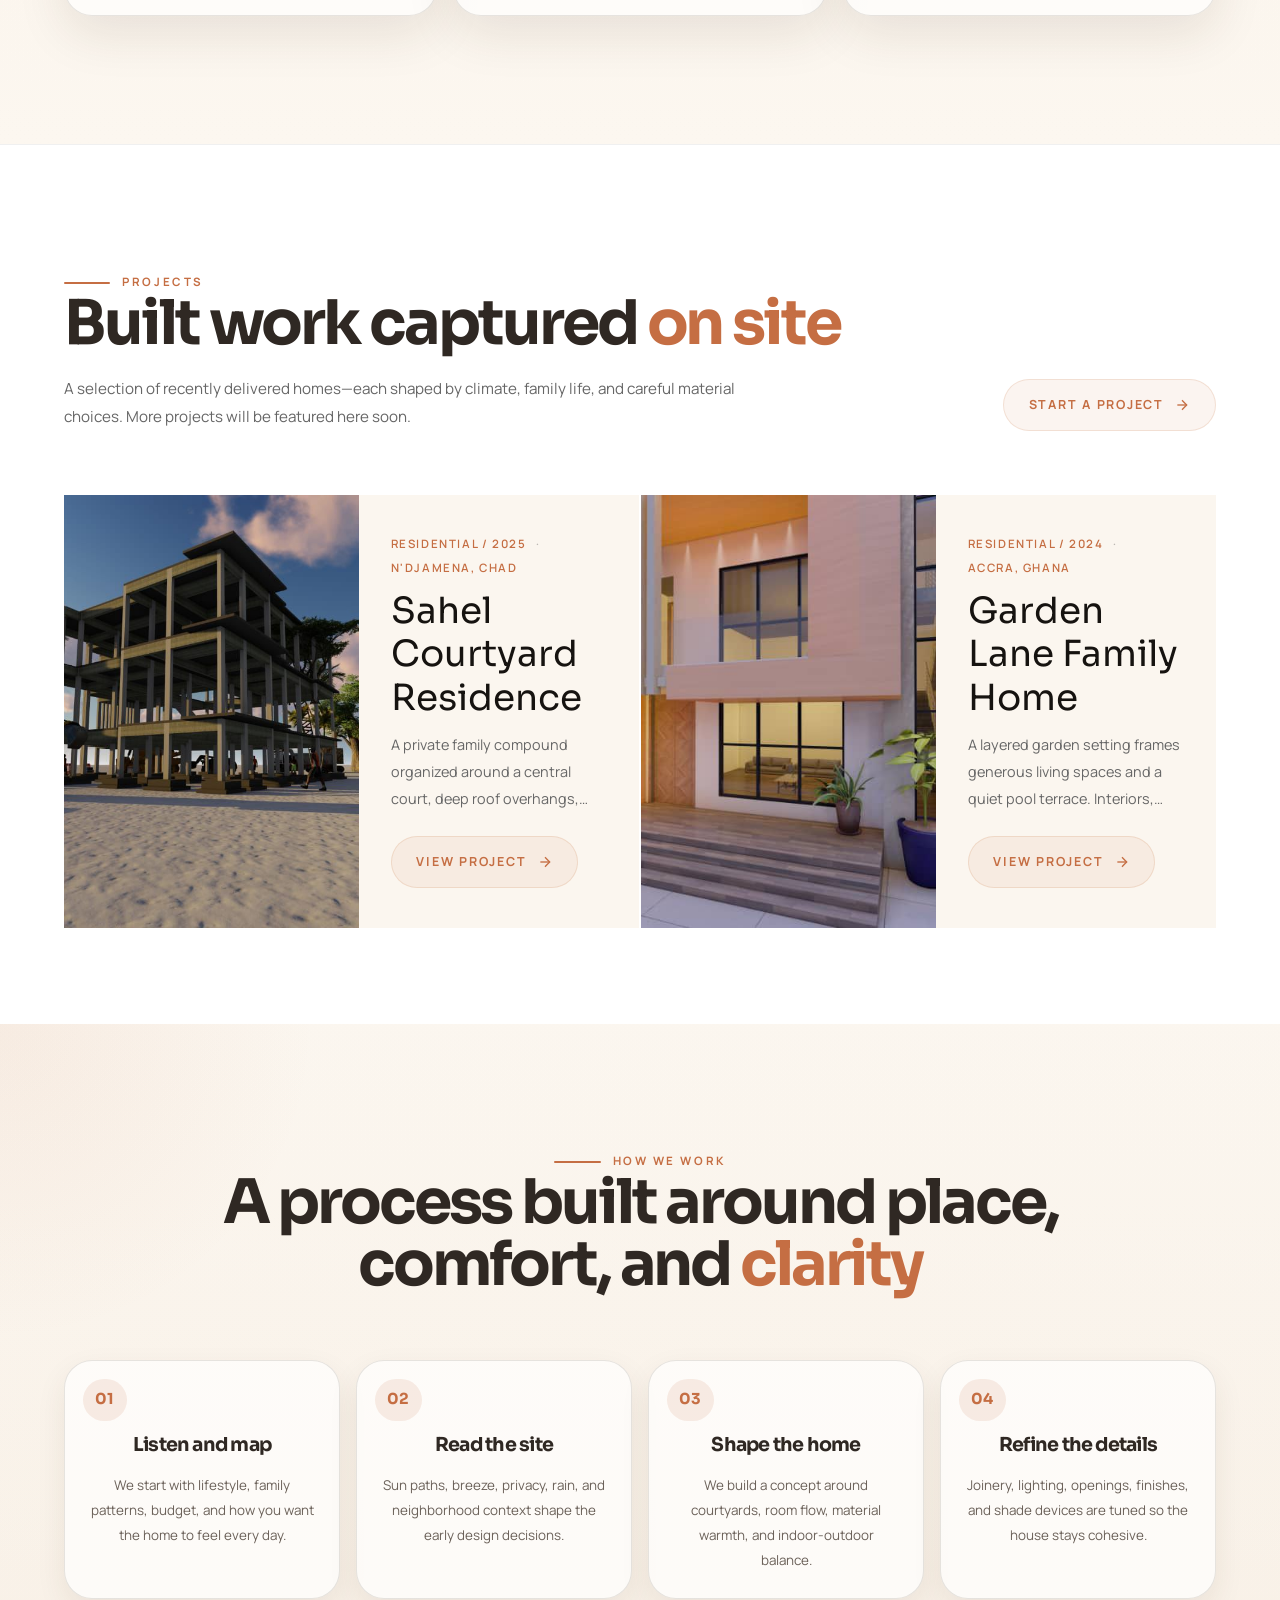
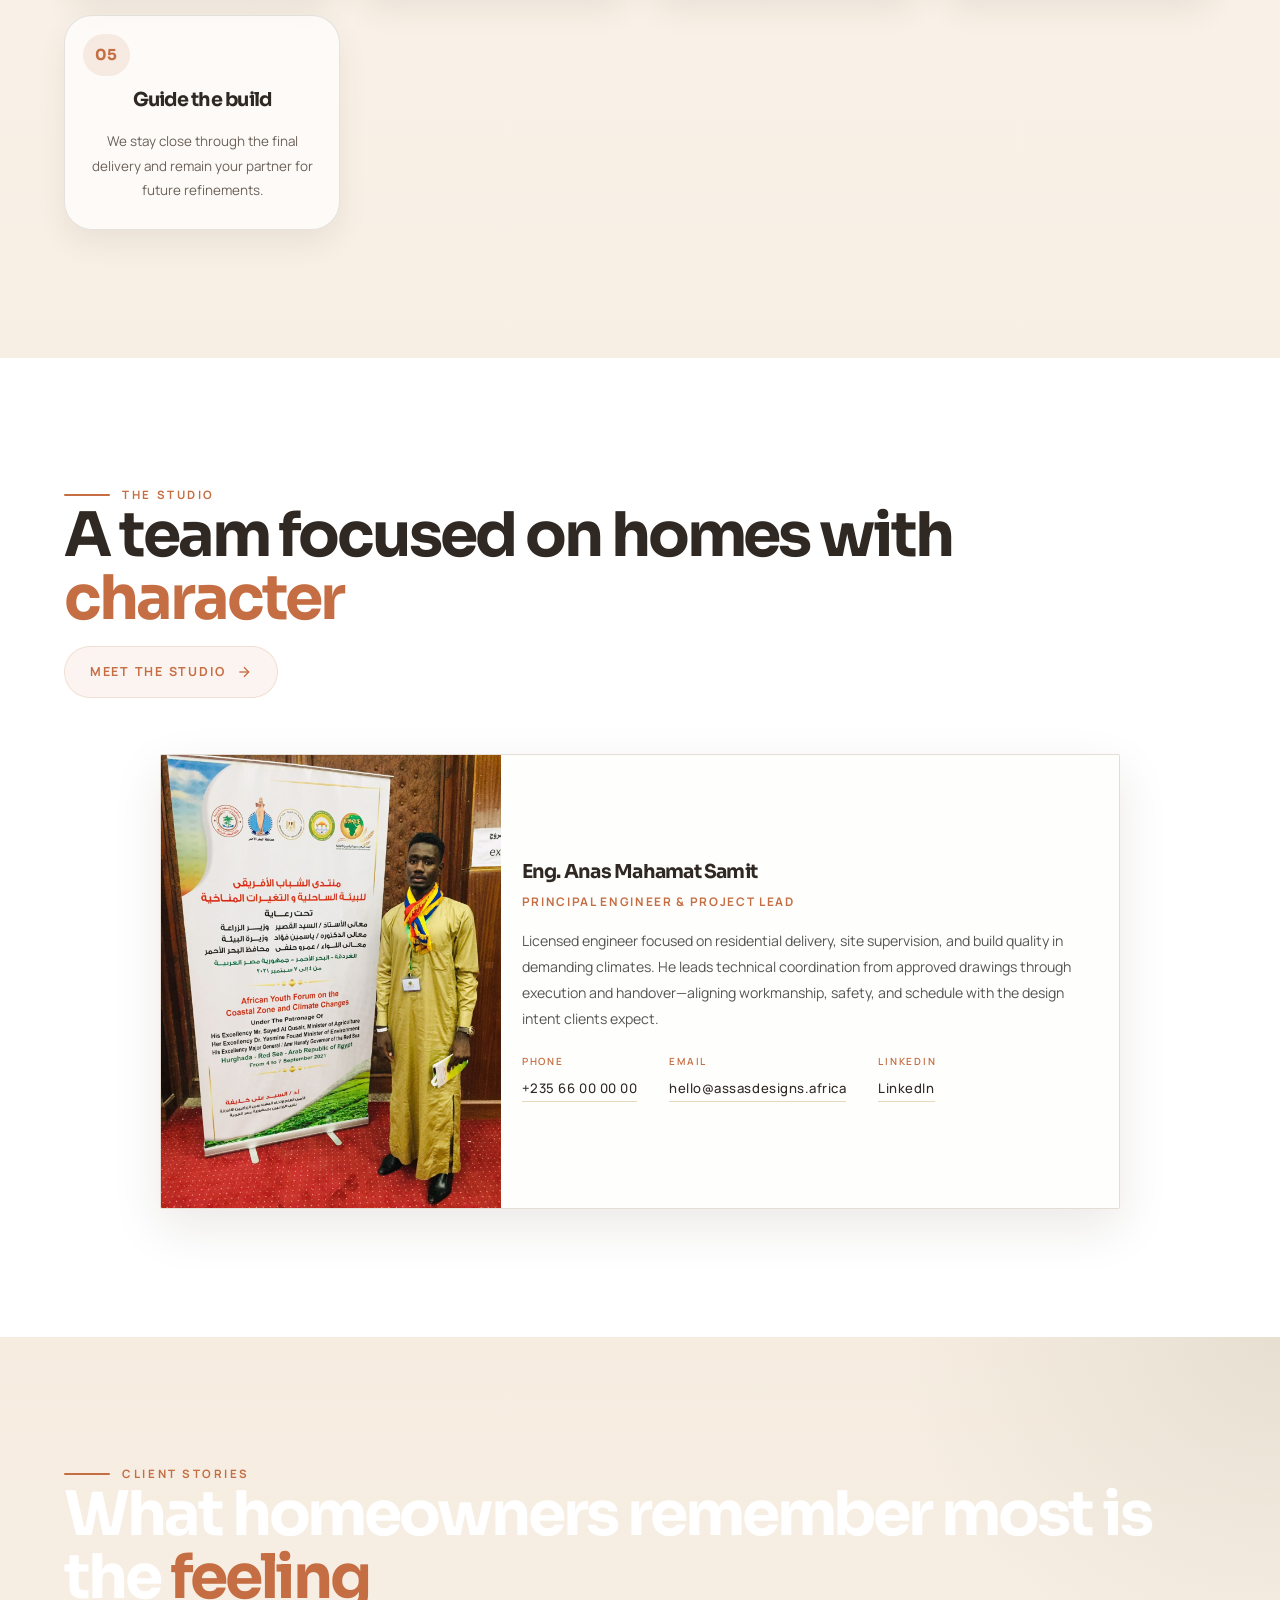
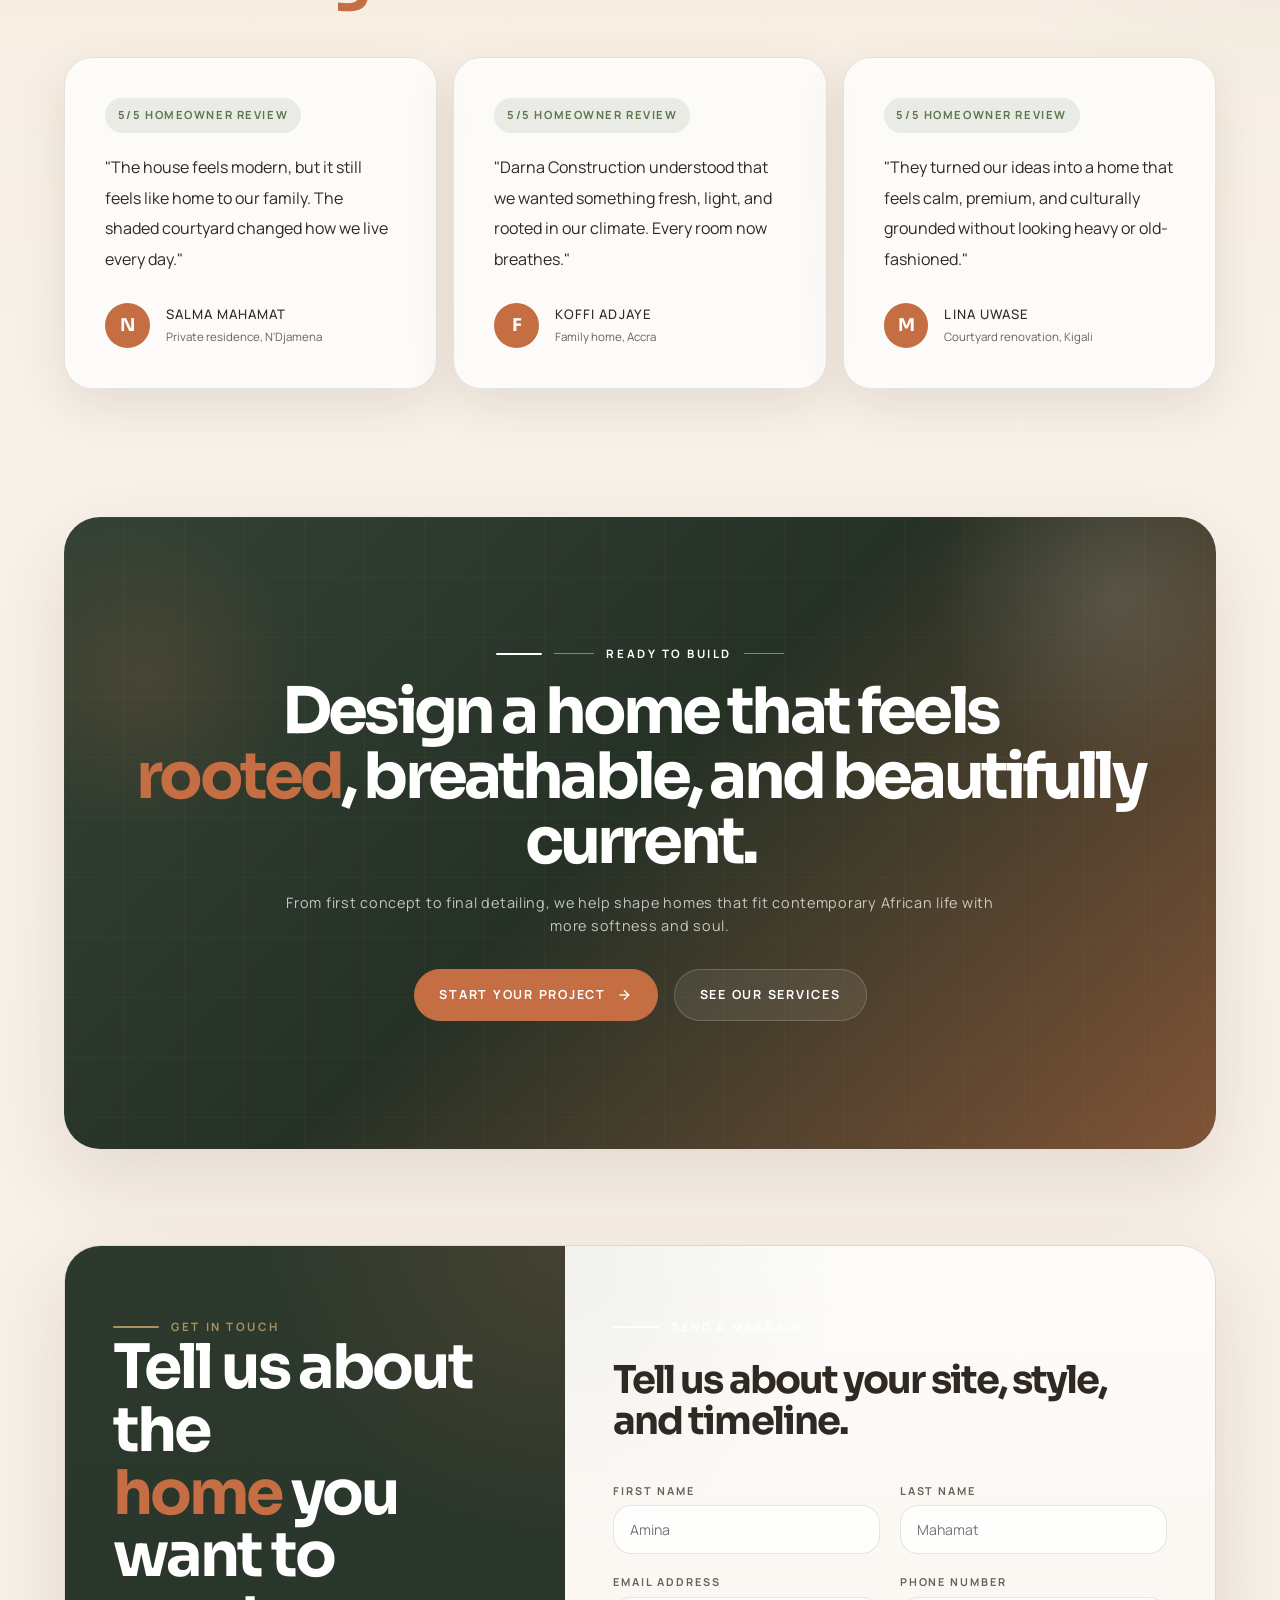
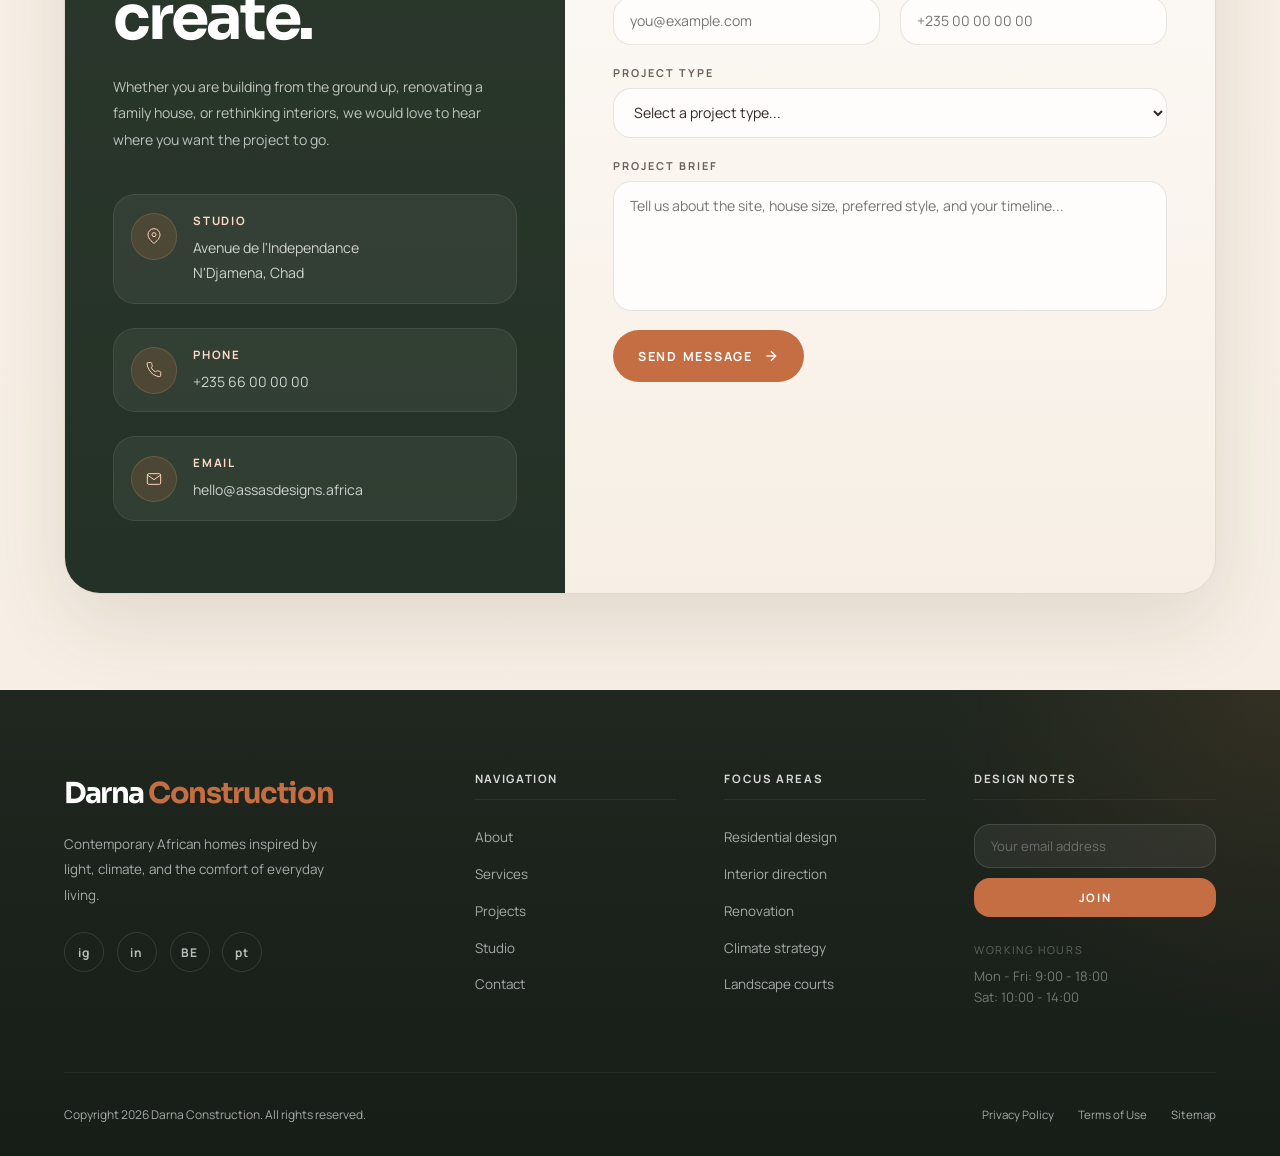
==== commit dce32ba6: "Update branding from "Anass Designs" to "Darna Construction" across HTML, JavaScript, and CSS files " ====
--- a/index.html
+++ b/index.html
@@ -3,7 +3,7 @@
 <head>
   <meta charset="UTF-8" />
   <meta name="viewport" content="width=device-width, initial-scale=1.0" />
-  <title>Anass Designs - Modern African Homes & Interiors</title>
+  <title>Darna Construction - Modern African Homes & Interiors</title>
   <link rel="preconnect" href="https://fonts.googleapis.com" />
   <link rel="preconnect" href="https://fonts.gstatic.com" crossorigin />
   <link href="https://fonts.googleapis.com/css2?family=Manrope:wght@400;500;600;700;800&family=Sora:wght@400;500;600;700;800&display=swap" rel="stylesheet" />
@@ -13,7 +13,7 @@
 
   <!-- PAGE LOADER -->
   <div id="page-loader">
-    <div class="loader-logo">Anass <span>Designs</span></div>
+    <div class="loader-logo">Darna <span>Construction</span></div>
     <div class="loader-bar"><div class="loader-bar-fill"></div></div>
     <div class="loader-pct" id="loader-pct">0%</div>
   </div>
@@ -24,11 +24,11 @@
 
   <!-- NAVBAR -->
   <nav id="navbar">
-    <a href="#" class="nav-logo">Anass <span>Designs</span></a>
+    <a href="#" class="nav-logo">Darna <span>Construction</span></a>
     <ul class="nav-links">
       <li><a href="#about">About</a></li>
       <li><a href="#services">Services</a></li>
-      <li><a href="#portfolio">Portfolio</a></li>
+      <li><a href="#projects">Projects</a></li>
       <li><a href="#team">Team</a></li>
       <li><a href="#contact">Contact</a></li>
     </ul>
@@ -49,7 +49,7 @@
   <div class="mobile-menu" id="mobile-menu">
     <a href="#about"      onclick="toggleMenu()">About</a>
     <a href="#services"   onclick="toggleMenu()">Services</a>
-    <a href="#portfolio"  onclick="toggleMenu()">Portfolio</a>
+    <a href="#projects"  onclick="toggleMenu()">Projects</a>
     <a href="#team"       onclick="toggleMenu()">Team</a>
     <a href="#contact"    onclick="toggleMenu()">Contact</a>
     <div class="mobile-language-wrap">
@@ -88,11 +88,11 @@
         Modern African homes shaped by <em>climate</em>, craft, and calm.
       </h1>
       <p class="hero-sub reveal reveal-delay-2">
-        Anass Designs creates warm, contemporary houses inspired by courtyard living, shaded verandas, local materials, and the rhythm of family life across Africa.
+        Darna Construction creates warm, contemporary houses inspired by courtyard living, shaded verandas, local materials, and the rhythm of family life across Africa.
       </p>
       <div class="hero-actions reveal reveal-delay-3">
-        <a href="#portfolio" class="btn btn-filled">
-          Explore Homes
+        <a href="#services" class="btn btn-filled">
+          See Our Services
           <svg viewBox="0 0 24 24" fill="none" stroke="currentColor" stroke-width="2"><line x1="5" y1="12" x2="19" y2="12"/><polyline points="12 5 19 12 12 19"/></svg>
         </a>
         <a href="#contact" class="btn btn-dark">Start a Project</a>
@@ -210,7 +210,7 @@
         Homes that feel global in finish and <em>local</em> in soul.
       </h2>
       <p class="reveal reveal-delay-2">
-        Anass Designs was built on one simple idea: African homes can be deeply contemporary without losing the warmth, shade, texture, and social feeling that make them belong to their place.
+        Darna Construction was built on one simple idea: African homes can be deeply contemporary without losing the warmth, shade, texture, and social feeling that make them belong to their place.
       </p>
       <p class="reveal reveal-delay-3">
         We design for sun, airflow, privacy, family gatherings, and long-term comfort. That means cleaner forms, softer palettes, smarter orientation, and spaces that still feel lived in and welcoming.
@@ -317,156 +317,60 @@
   </section>
 
   <!-- ══════════════ PORTFOLIO ══════════════ -->
-  <section id="portfolio" tabindex="0">
+  <section id="projects">
     <div class="portfolio-header">
       <div>
-        <div class="section-label" style="color:rgba(201,169,110,.8)">Featured Homes</div>
-        <h2 class="section-title">A softer, more <em>contemporary</em> portfolio</h2>
-      </div>
-      <div>
-        <div class="portfolio-filters">
-          <button type="button" class="filter-btn active">All</button>
-          <button type="button" class="filter-btn">Residential</button>
-          <button type="button" class="filter-btn">Interior</button>
-          <button type="button" class="filter-btn">Landscape</button>
-        </div>
-      </div>
-    </div>
-
-    <div class="portfolio-grid">
-      <!-- Project 1 -->
-      <div class="p-item reveal" data-category="residential" data-title="Sahel Courtyard House" data-type="Residential" data-year="2024" data-location="N'Djamena, Chad" data-size="420 m²" data-concept="Shaded courtyard living" data-images="https://images.unsplash.com/photo-1600585154340-be6161a56a0c?auto=format&amp;fit=crop&amp;w=1600&amp;q=80|https://images.unsplash.com/photo-1600607687939-ce8a6c25118c?auto=format&amp;fit=crop&amp;w=1600&amp;q=80|https://images.unsplash.com/photo-1600566753086-00f18fb6b3ea?auto=format&amp;fit=crop&amp;w=1600&amp;q=80">
-        <div class="p-item-bg" style="background-image: url('https://images.unsplash.com/photo-1600585154340-be6161a56a0c?auto=format&amp;fit=crop&amp;w=1600&amp;q=80')">
-        </div>
-        <div class="p-title-always">
-          <div class="p-cat">Residential</div>
-          <div class="p-name">Sahel Courtyard House</div>
-        </div>
-        <div class="p-overlay">
-          <div class="p-overlay-content">
-            <div>
-              <div class="p-cat">Residential / 2024</div>
-              <div class="p-name">Sahel Courtyard House</div>
-            </div>
-            <a href="#" class="p-view-btn">
-              <svg width="16" height="16" viewBox="0 0 24 24" fill="none" stroke="currentColor" stroke-width="2"><line x1="5" y1="12" x2="19" y2="12"/><polyline points="12 5 19 12 12 19"/></svg>
-            </a>
-          </div>
-        </div>
-      </div>
-
-      <!-- Project 2 -->
-      <div class="p-item reveal reveal-delay-1" data-category="residential" data-title="Coastal Breeze Villa" data-type="Residential" data-year="2023" data-location="Douala, Cameroon" data-size="360 m²" data-concept="Cross-ventilated sea frontage" data-images="https://images.unsplash.com/photo-1613977257363-707ba9348227?auto=format&amp;fit=crop&amp;w=1600&amp;q=80|https://images.unsplash.com/photo-1600047509807-ba8f99d2cdde?auto=format&amp;fit=crop&amp;w=1600&amp;q=80|https://images.unsplash.com/photo-1605146769289-440113cc3d00?auto=format&amp;fit=crop&amp;w=1600&amp;q=80">
-        <div class="p-item-bg" style="background-image: url('https://images.unsplash.com/photo-1613977257363-707ba9348227?auto=format&amp;fit=crop&amp;w=1600&amp;q=80')">
-        </div>
-        <div class="p-title-always">
-          <div class="p-cat">Residential</div>
-          <div class="p-name">Coastal Breeze Villa</div>
-        </div>
-        <div class="p-overlay">
-          <div class="p-overlay-content">
-            <div>
-              <div class="p-cat">Residential / 2023</div>
-              <div class="p-name">Coastal Breeze Villa</div>
-            </div>
-            <a href="#" class="p-view-btn">
-              <svg width="16" height="16" viewBox="0 0 24 24" fill="none" stroke="currentColor" stroke-width="2"><line x1="5" y1="12" x2="19" y2="12"/><polyline points="12 5 19 12 12 19"/></svg>
-            </a>
-          </div>
-        </div>
-      </div>
-
-      <!-- Project 3 -->
-      <div class="p-item reveal reveal-delay-2" data-category="interior" data-title="Kigali Garden Loft" data-type="Interior" data-year="2024" data-location="Kigali, Rwanda" data-size="210 m²" data-concept="Indoor-outdoor continuity" data-images="https://images.unsplash.com/photo-1616486029423-aaa4789e8c9a?auto=format&amp;fit=crop&amp;w=1600&amp;q=80|https://images.unsplash.com/photo-1616046229478-9901c5536a45?auto=format&amp;fit=crop&amp;w=1600&amp;q=80|https://images.unsplash.com/photo-1600210492493-0946911123ea?auto=format&amp;fit=crop&amp;w=1600&amp;q=80">
-        <div class="p-item-bg" style="background-image: url('https://images.unsplash.com/photo-1616486029423-aaa4789e8c9a?auto=format&amp;fit=crop&amp;w=1600&amp;q=80')">
-        </div>
-        <div class="p-title-always">
-          <div class="p-cat">Interior</div>
-          <div class="p-name">Kigali Garden Loft</div>
-        </div>
-        <div class="p-overlay">
-          <div class="p-overlay-content">
-            <div>
-              <div class="p-cat">Interior / 2024</div>
-              <div class="p-name">Kigali Garden Loft</div>
-            </div>
-            <a href="#" class="p-view-btn">
-              <svg width="16" height="16" viewBox="0 0 24 24" fill="none" stroke="currentColor" stroke-width="2"><line x1="5" y1="12" x2="19" y2="12"/><polyline points="12 5 19 12 12 19"/></svg>
-            </a>
-          </div>
-        </div>
-      </div>
-
-      <!-- Project 4 -->
-      <div class="p-item reveal reveal-delay-3" data-category="residential" data-title="Accra Patio Duplex" data-type="Residential" data-year="2023" data-location="Accra, Ghana" data-size="300 m²" data-concept="Privacy-first family layout" data-images="https://images.unsplash.com/photo-1512918728675-ed5a9ecdebfd?auto=format&amp;fit=crop&amp;w=1600&amp;q=80|https://images.unsplash.com/photo-1600607688969-a5bfcd646154?auto=format&amp;fit=crop&amp;w=1600&amp;q=80|https://images.unsplash.com/photo-1600585154084-4e5fe7c39198?auto=format&amp;fit=crop&amp;w=1600&amp;q=80">
-        <div class="p-item-bg" style="background-image: url('https://images.unsplash.com/photo-1512918728675-ed5a9ecdebfd?auto=format&amp;fit=crop&amp;w=1600&amp;q=80')">
-        </div>
-        <div class="p-title-always">
-          <div class="p-cat">Residential</div>
-          <div class="p-name">Accra Patio Duplex</div>
-        </div>
-        <div class="p-overlay">
-          <div class="p-overlay-content">
-            <div>
-              <div class="p-cat">Residential / 2023</div>
-              <div class="p-name">Accra Patio Duplex</div>
-            </div>
-            <a href="#" class="p-view-btn">
-              <svg width="16" height="16" viewBox="0 0 24 24" fill="none" stroke="currentColor" stroke-width="2"><line x1="5" y1="12" x2="19" y2="12"/><polyline points="12 5 19 12 12 19"/></svg>
-            </a>
-          </div>
-        </div>
-      </div>
-
-      <!-- Project 5 -->
-      <div class="p-item reveal reveal-delay-4" data-category="landscape" data-title="Rain Garden Court" data-type="Landscape" data-year="2022" data-location="Abidjan, Ivory Coast" data-size="1,100 m²" data-concept="Water-wise native planting" data-images="https://images.unsplash.com/photo-1558904541-efa843a96f01?auto=format&amp;fit=crop&amp;w=1600&amp;q=80|https://images.unsplash.com/photo-1572085313466-6710de8d7ba3?auto=format&amp;fit=crop&amp;w=1600&amp;q=80|https://images.unsplash.com/photo-1506744038136-46273834b3fb?auto=format&amp;fit=crop&amp;w=1600&amp;q=80">
-        <div class="p-item-bg" style="background-image: url('https://images.unsplash.com/photo-1558904541-efa843a96f01?auto=format&amp;fit=crop&amp;w=1600&amp;q=80')">
-        </div>
-        <div class="p-title-always">
-          <div class="p-cat">Landscape</div>
-          <div class="p-name">Rain Garden Court</div>
-        </div>
-        <div class="p-overlay">
-          <div class="p-overlay-content">
-            <div>
-              <div class="p-cat">Landscape / 2022</div>
-              <div class="p-name">Rain Garden Court</div>
-            </div>
-            <a href="#" class="p-view-btn">
-              <svg width="16" height="16" viewBox="0 0 24 24" fill="none" stroke="currentColor" stroke-width="2"><line x1="5" y1="12" x2="19" y2="12"/><polyline points="12 5 19 12 12 19"/></svg>
-            </a>
-          </div>
-        </div>
-      </div>
-
-    </div>
-    <div class="portfolio-controls reveal">
-      <button type="button" class="portfolio-nav-btn" id="portfolio-prev" aria-label="Previous project">Prev</button>
-      <div class="portfolio-dots" id="portfolio-dots" aria-label="Project navigation dots"></div>
-      <button type="button" class="portfolio-nav-btn" id="portfolio-next" aria-label="Next project">Next</button>
-    </div>
-    <div class="portfolio-insight reveal" id="portfolio-insight" aria-live="polite">
-      <div class="portfolio-insight-main">
-        <div class="portfolio-insight-kicker">Current project</div>
-        <h3 class="portfolio-insight-title" id="portfolio-insight-title">Sahel Courtyard House</h3>
-        <div class="portfolio-insight-sub" id="portfolio-insight-sub">Residential • 2024 • N'Djamena, Chad</div>
-      </div>
-      <div class="portfolio-insight-facts">
-        <div class="portfolio-fact">
-          <span class="portfolio-fact-label">Area</span>
-          <span class="portfolio-fact-value" id="portfolio-insight-size">420 m²</span>
-        </div>
-        <div class="portfolio-fact">
-          <span class="portfolio-fact-label">Concept</span>
-          <span class="portfolio-fact-value" id="portfolio-insight-concept">Shaded courtyard living</span>
-        </div>
-      </div>
-    </div>
-
-    <div style="text-align:center; margin-top:3rem;">
-      <a href="#contact" class="btn btn-dark">Plan Your Home
-        <svg viewBox="0 0 24 24" fill="none" stroke="currentColor" stroke-width="2" style="width:1rem;height:1rem"><line x1="5" y1="12" x2="19" y2="12"/><polyline points="12 5 19 12 12 19"/></svg>
+        <div class="section-label reveal">Projects</div>
+        <h2 class="section-title reveal reveal-delay-1">Built work captured <em>on site</em></h2>
+        <p class="portfolio-lead reveal reveal-delay-2">
+          A selection of recently delivered homes—each shaped by climate, family life, and careful material choices. More projects will be featured here soon.
+        </p>
+      </div>
+      <a href="#contact" class="btn btn-accent reveal reveal-delay-2">Start a Project
+        <svg viewBox="0 0 24 24" fill="none" stroke="currentColor" stroke-width="2"><line x1="5" y1="12" x2="19" y2="12"/><polyline points="12 5 19 12 12 19"/></svg>
       </a>
+    </div>
+
+    <div class="portfolio-preview-grid">
+      <article class="portfolio-preview-card reveal reveal-delay-1">
+        <a href="projects/sahel-courtyard-residence.html" class="portfolio-preview-media" aria-label="View project: Sahel Courtyard Residence">
+          <img src="ProjectAssets/Project1/1.jpeg" alt="Sahel Courtyard Residence — featured view" width="1600" height="1200" loading="lazy" />
+        </a>
+        <div class="portfolio-preview-body">
+          <div class="portfolio-meta">
+            <span>Residential / 2025</span>
+            <span class="portfolio-meta-dot" aria-hidden="true">·</span>
+            <span>N'Djamena, Chad</span>
+          </div>
+          <h3 class="portfolio-project-title">Sahel Courtyard Residence</h3>
+          <p class="portfolio-project-desc portfolio-preview-excerpt">
+            A private family compound organized around a central court, deep roof overhangs, and cross-ventilation. Rammed-earth tones meet crisp contemporary lines tuned for climate-first comfort.
+          </p>
+          <a href="projects/sahel-courtyard-residence.html" class="btn btn-accent portfolio-preview-cta">View project
+            <svg viewBox="0 0 24 24" fill="none" stroke="currentColor" stroke-width="2"><line x1="5" y1="12" x2="19" y2="12"/><polyline points="12 5 19 12 12 19"/></svg>
+          </a>
+        </div>
+      </article>
+
+      <article class="portfolio-preview-card reveal reveal-delay-2">
+        <a href="projects/garden-lane-family-home.html" class="portfolio-preview-media" aria-label="View project: Garden Lane Family Home">
+          <img src="ProjectAssets/Project2/1.jpeg" alt="Garden Lane Family Home — featured view" width="1600" height="1200" loading="lazy" />
+        </a>
+        <div class="portfolio-preview-body">
+          <div class="portfolio-meta">
+            <span>Residential / 2024</span>
+            <span class="portfolio-meta-dot" aria-hidden="true">·</span>
+            <span>Accra, Ghana</span>
+          </div>
+          <h3 class="portfolio-project-title">Garden Lane Family Home</h3>
+          <p class="portfolio-project-desc portfolio-preview-excerpt">
+            A layered garden setting frames generous living spaces and a quiet pool terrace. Interiors, landscape, and lighting were developed together for comfortable multigenerational living in a warm-humid climate.
+          </p>
+          <a href="projects/garden-lane-family-home.html" class="btn btn-accent portfolio-preview-cta">View project
+            <svg viewBox="0 0 24 24" fill="none" stroke="currentColor" stroke-width="2"><line x1="5" y1="12" x2="19" y2="12"/><polyline points="12 5 19 12 12 19"/></svg>
+          </a>
+        </div>
+      </article>
     </div>
   </section>
 
@@ -516,99 +420,41 @@
         <svg viewBox="0 0 24 24" fill="none" stroke="currentColor" stroke-width="2"><line x1="5" y1="12" x2="19" y2="12"/><polyline points="12 5 19 12 12 19"/></svg>
       </a>
     </div>
-    <div class="team-grid">
-
-      <div class="team-card reveal">
+    <div class="team-grid team-grid--profiles">
+
+      <article class="team-card team-card--profile reveal">
         <div class="team-photo">
-          <div class="team-photo-placeholder">
-            <svg viewBox="0 0 240 380" xmlns="http://www.w3.org/2000/svg" style="height:100%;background:#1e1e2e">
-              <defs><linearGradient id="tp1" x1="0" y1="0" x2="0" y2="1"><stop offset="0%" stop-color="#2a2a3e"/><stop offset="100%" stop-color="#1a1a2e"/></linearGradient></defs>
-              <rect width="240" height="380" fill="url(#tp1)"/>
-              <circle cx="120" cy="120" r="55" fill="#2e2e42"/>
-              <ellipse cx="120" cy="310" rx="85" ry="80" fill="#2e2e42"/>
-              <circle cx="120" cy="108" r="36" fill="#3a3a52"/>
-              <text x="120" y="118" text-anchor="middle" font-family="Georgia" font-size="28" fill="#c9a96e" opacity="0.7">SA</text>
-            </svg>
-          </div>
-        </div>
-        <div class="team-overlay">
-          <a href="#" title="LinkedIn">in</a>
-          <a href="#" title="Email">Mail</a>
-        </div>
-        <div class="team-info">
-          <div class="team-name">Amina Abakar</div>
-          <div class="team-role">Design Director</div>
-        </div>
-      </div>
-
-      <div class="team-card reveal reveal-delay-1">
-        <div class="team-photo">
-          <div class="team-photo-placeholder">
-            <svg viewBox="0 0 240 380" xmlns="http://www.w3.org/2000/svg" style="height:100%;background:#1e2a1e">
-              <defs><linearGradient id="tp2" x1="0" y1="0" x2="0" y2="1"><stop offset="0%" stop-color="#1e2a1e"/><stop offset="100%" stop-color="#141e14"/></linearGradient></defs>
-              <rect width="240" height="380" fill="url(#tp2)"/>
-              <circle cx="120" cy="120" r="55" fill="#263026"/>
-              <ellipse cx="120" cy="310" rx="85" ry="80" fill="#263026"/>
-              <circle cx="120" cy="108" r="36" fill="#304030"/>
-              <text x="120" y="118" text-anchor="middle" font-family="Georgia" font-size="28" fill="#c9a96e" opacity="0.7">KM</text>
-            </svg>
-          </div>
-        </div>
-        <div class="team-overlay">
-          <a href="#" title="LinkedIn">in</a>
-          <a href="#" title="Email">Mail</a>
-        </div>
-        <div class="team-info">
-          <div class="team-name">Kwame Mensah</div>
-          <div class="team-role">Project Architect</div>
-        </div>
-      </div>
-
-      <div class="team-card reveal reveal-delay-2">
-        <div class="team-photo">
-          <div class="team-photo-placeholder">
-            <svg viewBox="0 0 240 380" xmlns="http://www.w3.org/2000/svg" style="height:100%;background:#2a1e2a">
-              <defs><linearGradient id="tp3" x1="0" y1="0" x2="0" y2="1"><stop offset="0%" stop-color="#2a1e2a"/><stop offset="100%" stop-color="#1e141e"/></linearGradient></defs>
-              <rect width="240" height="380" fill="url(#tp3)"/>
-              <circle cx="120" cy="120" r="55" fill="#342434"/>
-              <ellipse cx="120" cy="310" rx="85" ry="80" fill="#342434"/>
-              <circle cx="120" cy="108" r="36" fill="#402840"/>
-              <text x="120" y="118" text-anchor="middle" font-family="Georgia" font-size="28" fill="#c9a96e" opacity="0.7">LH</text>
-            </svg>
-          </div>
-        </div>
-        <div class="team-overlay">
-          <a href="#" title="LinkedIn">in</a>
-          <a href="#" title="Email">Mail</a>
-        </div>
-        <div class="team-info">
-          <div class="team-name">Nadine Njeri</div>
-          <div class="team-role">Interior Lead</div>
-        </div>
-      </div>
-
-      <div class="team-card reveal reveal-delay-3">
-        <div class="team-photo">
-          <div class="team-photo-placeholder">
-            <svg viewBox="0 0 240 380" xmlns="http://www.w3.org/2000/svg" style="height:100%;background:#1e1e18">
-              <defs><linearGradient id="tp4" x1="0" y1="0" x2="0" y2="1"><stop offset="0%" stop-color="#252510"/><stop offset="100%" stop-color="#1a1a0c"/></linearGradient></defs>
-              <rect width="240" height="380" fill="url(#tp4)"/>
-              <circle cx="120" cy="120" r="55" fill="#2e2e18"/>
-              <ellipse cx="120" cy="310" rx="85" ry="80" fill="#2e2e18"/>
-              <circle cx="120" cy="108" r="36" fill="#383818"/>
-              <text x="120" y="118" text-anchor="middle" font-family="Georgia" font-size="28" fill="#c9a96e" opacity="0.7">OB</text>
-            </svg>
-          </div>
-        </div>
-        <div class="team-overlay">
-          <a href="#" title="LinkedIn">in</a>
-          <a href="#" title="Email">Mail</a>
-        </div>
-        <div class="team-info">
-          <div class="team-name">Moussa Idriss</div>
-          <div class="team-role">Site Coordination Lead</div>
-        </div>
-      </div>
+          <img
+            class="team-photo-img"
+            src="ProjectAssets/Team/Eng%20Annas%20Mahamat%20Samit.jpg"
+            alt="Eng. Anas Mahamat Samit"
+            width="760"
+            height="950"
+            loading="lazy"
+          />
+        </div>
+        <div class="team-info team-info--profile">
+          <div class="team-name">Eng. Anas Mahamat Samit</div>
+          <div class="team-role">Principal Engineer & Project Lead</div>
+          <p class="team-bio">
+            Licensed engineer focused on residential delivery, site supervision, and build quality in demanding climates. He leads technical coordination from approved drawings through execution and handover—aligning workmanship, safety, and schedule with the design intent clients expect.
+          </p>
+          <div class="team-contact-row">
+            <div class="team-contact-block">
+              <span class="team-contact-label">Phone</span>
+              <a href="tel:+23566000000">+235 66 00 00 00</a>
+            </div>
+            <div class="team-contact-block">
+              <span class="team-contact-label">Email</span>
+              <a href="mailto:hello@assasdesigns.africa">hello@assasdesigns.africa</a>
+            </div>
+            <div class="team-contact-block">
+              <span class="team-contact-label">LinkedIn</span>
+              <a href="#" title="LinkedIn" rel="noopener noreferrer">LinkedIn</a>
+            </div>
+          </div>
+        </div>
+      </article>
 
     </div>
   </section>
@@ -633,7 +479,7 @@
       </div>
       <div class="testi-card reveal reveal-delay-1">
         <div class="testi-stars">5/5 homeowner review</div>
-        <p class="testi-text">"Anass Designs understood that we wanted something fresh, light, and rooted in our climate. Every room now breathes."</p>
+        <p class="testi-text">"Darna Construction understood that we wanted something fresh, light, and rooted in our climate. Every room now breathes."</p>
         <div class="testi-author">
           <div class="testi-avatar">F</div>
           <div>
@@ -673,7 +519,7 @@
         <a href="#contact" class="btn btn-filled">Start Your Project
           <svg viewBox="0 0 24 24" fill="none" stroke="currentColor" stroke-width="2"><line x1="5" y1="12" x2="19" y2="12"/><polyline points="12 5 19 12 12 19"/></svg>
         </a>
-        <a href="#portfolio" class="btn btn-dark">View Featured Homes</a>
+        <a href="#services" class="btn btn-dark">See Our Services</a>
       </div>
     </div>
   </section>
@@ -785,7 +631,7 @@
   <footer>
     <div class="footer-main">
       <div class="footer-brand">
-        <a href="#" class="nav-logo">Anass <span>Designs</span></a>
+        <a href="#" class="nav-logo">Darna <span>Construction</span></a>
         <p>Contemporary African homes inspired by light, climate, and the comfort of everyday living.</p>
         <div class="footer-socials">
           <a href="#" class="footer-social" title="Instagram">ig</a>
@@ -799,7 +645,7 @@
         <ul>
           <li><a href="#about">About</a></li>
           <li><a href="#services">Services</a></li>
-          <li><a href="#portfolio">Featured Homes</a></li>
+          <li><a href="#projects">Projects</a></li>
           <li><a href="#team">Studio</a></li>
           <li><a href="#contact">Contact</a></li>
         </ul>
@@ -828,7 +674,7 @@
       </div>
     </div>
     <div class="footer-bottom">
-      <p class="footer-copyright">Copyright 2026 Anass Designs. All rights reserved.</p>
+      <p class="footer-copyright">Copyright 2026 Darna Construction. All rights reserved.</p>
       <div class="footer-bottom-links">
         <a href="#">Privacy Policy</a>
         <a href="#">Terms of Use</a>
--- a/styles.css
+++ b/styles.css
@@ -506,120 +506,249 @@
 .service-link:hover { gap: .9rem; }
 
 /* ─────────────────  PORTFOLIO  ───────────────── */
-#portfolio {
-  padding: 8rem 5vw;
+#projects {
+  padding: 8rem 5vw 6rem;
+  background: var(--white);
+  border-top: 1px solid rgba(0,0,0,.06);
+}
+.portfolio-header {
+  display: flex;
+  align-items: flex-end;
+  justify-content: space-between;
+  gap: 2rem;
+  margin-bottom: 4rem;
+  flex-wrap: wrap;
+}
+.portfolio-header .section-title { max-width: 22ch; }
+.portfolio-lead {
+  margin-top: 1.25rem;
+  max-width: 42rem;
+  font-size: .95rem;
+  line-height: 1.85;
+  color: #666;
+}
+
+.portfolio-preview-grid {
+  display: grid;
+  grid-template-columns: repeat(2, 1fr);
+  gap: 2px;
+}
+.portfolio-preview-card {
+  display: grid;
+  grid-template-columns: 1.05fr 1fr;
+  background: var(--light);
+  overflow: hidden;
+  align-items: stretch;
+  min-height: 300px;
+}
+.portfolio-preview-media {
+  display: block;
+  position: relative;
+  min-height: 280px;
+  overflow: hidden;
+  background: #ddd;
+}
+.portfolio-preview-media img {
+  width: 100%;
+  height: 100%;
+  min-height: 280px;
+  object-fit: cover;
+  transition: transform .65s ease;
+}
+.portfolio-preview-card:hover .portfolio-preview-media img { transform: scale(1.04); }
+.portfolio-preview-body {
+  padding: 2.5rem 2rem;
+  display: flex;
+  flex-direction: column;
+  justify-content: center;
+}
+.portfolio-preview-excerpt {
+  display: -webkit-box;
+  -webkit-line-clamp: 3;
+  line-clamp: 3;
+  -webkit-box-orient: vertical;
+  overflow: hidden;
+  margin-bottom: 1.25rem;
+}
+.portfolio-preview-cta { align-self: flex-start; margin-top: .25rem; }
+@media (max-width: 960px) {
+  .portfolio-preview-grid { grid-template-columns: 1fr; }
+}
+@media (max-width: 720px) {
+  .portfolio-preview-card { grid-template-columns: 1fr; }
+  .portfolio-preview-media { min-height: 220px; }
+  .portfolio-preview-media img { min-height: 220px; }
+}
+
+/* Project detail subpages */
+.project-subpage #navbar {
+  background: rgba(13,13,13,.97);
+  box-shadow: 0 2px 28px rgba(0,0,0,.2);
+}
+.project-detail-main {
+  padding: 7rem 5vw 4rem;
+  max-width: 1200px;
+  margin: 0 auto;
+}
+.project-detail-back {
+  display: inline-flex;
+  align-items: center;
+  gap: .5rem;
+  font-size: .72rem;
+  font-weight: 600;
+  letter-spacing: .14em;
+  text-transform: uppercase;
+  color: var(--accent);
+  margin-bottom: 2rem;
+  transition: gap .25s ease;
+}
+.project-detail-back:hover { gap: .75rem; }
+.project-detail-head { max-width: 46rem; margin-bottom: 2.5rem; }
+.project-detail-head .portfolio-project-title {
+  font-size: clamp(1.85rem, 4vw, 2.75rem);
+}
+.project-detail-copy {
+  max-width: 46rem;
+  margin-bottom: 2.5rem;
+}
+.project-detail-copy p {
+  font-size: .95rem;
+  line-height: 1.9;
+  color: #555;
+  margin-bottom: 1.1rem;
+}
+.project-detail-copy p:last-child { margin-bottom: 0; }
+.project-detail-gallery-head {
+  margin-bottom: 1.25rem;
+}
+.project-detail-actions {
+  margin-top: 3rem;
+  padding-top: 2rem;
+  border-top: 1px solid rgba(0,0,0,.08);
+}
+.project-detail-footer {
+  margin-top: 4rem;
+  padding: 2.5rem 5vw;
   background: var(--black);
-}
-.portfolio-header {
-  display: flex;
+  color: rgba(255,255,255,.45);
+  font-size: .82rem;
+}
+.project-detail-footer-inner {
+  max-width: 1200px;
+  margin: 0 auto;
+  display: flex;
+  flex-wrap: wrap;
+  align-items: center;
   justify-content: space-between;
-  align-items: flex-end;
-  margin-bottom: 3rem;
+  gap: 1.25rem;
+}
+.project-detail-footer .nav-logo { color: var(--white); }
+.project-detail-footer-links {
+  display: flex;
   flex-wrap: wrap;
-  gap: 1rem;
-}
-.portfolio-header .section-title { color: var(--white); }
-
-.portfolio-filters {
-  display: flex;
-  gap: 1.5rem;
+  gap: 1.25rem;
+}
+.project-detail-footer-links a {
+  font-size: .72rem;
+  letter-spacing: .12em;
+  text-transform: uppercase;
+  color: rgba(255,255,255,.5);
+}
+.project-detail-footer-links a:hover { color: var(--accent); }
+@media (max-width: 640px) {
+  .project-detail-footer-inner {
+    flex-direction: column;
+    align-items: flex-start;
+  }
+}
+
+.portfolio-project {
+  margin-bottom: 5.5rem;
+}
+.portfolio-project:last-of-type { margin-bottom: 0; }
+.portfolio-project-head {
+  margin-bottom: 2rem;
+  max-width: 48rem;
+}
+.portfolio-meta {
+  display: flex;
   flex-wrap: wrap;
-}
-.filter-btn {
+  align-items: center;
+  gap: .35rem .6rem;
   font-size: .72rem;
-  letter-spacing: .18em;
+  font-weight: 600;
+  letter-spacing: .14em;
   text-transform: uppercase;
-  color: rgba(255,255,255,.45);
-  cursor: pointer;
-  transition: color .3s, border-color .3s, background .3s;
-  background: rgba(255,255,255,.03);
-  border: 1px solid rgba(255,255,255,.16);
-  border-radius: 999px;
-  padding: .58rem .95rem;
-}
-.filter-btn.active, .filter-btn:hover { color: var(--accent); }
-
-.portfolio-grid {
+  color: var(--accent);
+  margin-bottom: .75rem;
+}
+.portfolio-meta-dot { color: rgba(0,0,0,.25); letter-spacing: 0; }
+.portfolio-project-title {
+  font-family: var(--serif);
+  font-size: clamp(1.6rem, 3vw, 2.25rem);
+  font-weight: 400;
+  color: var(--black);
+  margin-bottom: .85rem;
+  line-height: 1.2;
+}
+.portfolio-project-desc {
+  font-size: .9rem;
+  line-height: 1.85;
+  color: #666;
+}
+.portfolio-gallery {
   display: grid;
   grid-template-columns: repeat(12, 1fr);
-  grid-template-rows: repeat(2, 340px);
-  gap: 3px;
-}
-.p-item {
+  gap: 6px;
+}
+.portfolio-tile {
   position: relative;
+  margin: 0;
   overflow: hidden;
-  cursor: pointer;
-  border-radius: 1.05rem;
-  border: 1px solid rgba(255,255,255,.08);
-}
-.p-item:nth-child(1) { grid-column: 1 / 6; grid-row: 1 / 2; }
-.p-item:nth-child(2) { grid-column: 6 / 9; grid-row: 1 / 2; }
-.p-item:nth-child(3) { grid-column: 9 / 13; grid-row: 1 / 3; }
-.p-item:nth-child(4) { grid-column: 1 / 4; grid-row: 2 / 3; }
-.p-item:nth-child(5) { grid-column: 4 / 9; grid-row: 2 / 3; }
-
-.p-item-bg {
-  position: absolute;
-  inset: 0;
-  background-size: cover;
-  background-position: center;
-  transition: transform .7s ease;
-  filter: brightness(.7);
-}
-.p-item:hover .p-item-bg { transform: scale(1.07); filter: brightness(.5); }
-
-.p-overlay {
-  position: absolute;
-  inset: 0;
-  display: flex;
-  flex-direction: column;
-  justify-content: flex-end;
-  padding: 2rem;
-  background: linear-gradient(to top, rgba(0,0,0,.7) 0%, transparent 50%);
-  opacity: 0;
-  transform: translateY(8px);
-  transition: opacity .4s, transform .4s;
-}
-.p-item:hover .p-overlay { opacity: 1; transform: translateY(0); }
-
-.p-title-always {
-  position: absolute;
-  bottom: 0;
-  left: 0;
-  right: 0;
-  padding: 1.5rem;
-  background: linear-gradient(to top, rgba(0,0,0,.65) 0%, transparent 100%);
-}
-.p-cat {
-  font-size: .65rem;
-  letter-spacing: .2em;
-  text-transform: uppercase;
-  color: var(--accent);
-  margin-bottom: .3rem;
-}
-.p-name {
-  font-family: var(--serif);
-  font-size: 1.3rem;
-  font-weight: 300;
-  color: var(--white);
-}
-
-.p-overlay-content {
-  display: flex;
-  justify-content: space-between;
-  align-items: flex-end;
-}
-.p-view-btn {
-  width: 2.8rem;
-  height: 2.8rem;
-  border: 1px solid rgba(255,255,255,.5);
-  display: flex;
-  align-items: center;
-  justify-content: center;
-  color: var(--white);
-  transition: background .3s, border-color .3s;
-}
-.p-view-btn:hover { background: var(--accent); border-color: var(--accent); }
+  background: #e8e6e2;
+  aspect-ratio: 4 / 3;
+  cursor: default;
+}
+.portfolio-tile img,
+.portfolio-tile .portfolio-video {
+  width: 100%;
+  height: 100%;
+  object-fit: cover;
+  display: block;
+  transition: transform .65s ease;
+}
+.portfolio-tile:hover img,
+.portfolio-tile:hover .portfolio-video { transform: scale(1.03); }
+.portfolio-tile-feature {
+  grid-column: span 8;
+  grid-row: span 2;
+  aspect-ratio: auto;
+  min-height: min(52vw, 420px);
+}
+.portfolio-gallery .portfolio-tile:not(.portfolio-tile-feature) {
+  grid-column: span 4;
+}
+.portfolio-gallery--dense .portfolio-tile {
+  grid-column: span 4;
+  aspect-ratio: 4 / 3;
+}
+@media (max-width: 960px) {
+  .portfolio-tile-feature {
+    grid-column: 1 / -1;
+    grid-row: span 1;
+    min-height: 280px;
+  }
+  .portfolio-gallery .portfolio-tile:not(.portfolio-tile-feature) {
+    grid-column: span 6;
+  }
+  .portfolio-gallery--dense .portfolio-tile { grid-column: span 6; }
+}
+@media (max-width: 560px) {
+  .portfolio-gallery .portfolio-tile:not(.portfolio-tile-feature),
+  .portfolio-gallery--dense .portfolio-tile {
+    grid-column: 1 / -1;
+  }
+}
 
 /* ─────────────────  PROCESS  ───────────────── */
 #process {
@@ -778,6 +907,90 @@
   transition: background .3s;
 }
 .team-overlay a:hover { background: rgba(255,255,255,.2); }
+
+.team-grid--profiles {
+  grid-template-columns: 1fr;
+  max-width: 960px;
+  margin: 0 auto;
+}
+.team-card.team-card--profile {
+  display: grid;
+  grid-template-columns: minmax(260px, 340px) 1fr;
+  align-items: stretch;
+  background: var(--light);
+  overflow: hidden;
+  border-radius: 2px;
+}
+.team-card--profile .team-photo {
+  height: auto;
+  min-height: 100%;
+  position: relative;
+}
+.team-card--profile .team-photo-img {
+  width: 100%;
+  height: 100%;
+  min-height: 360px;
+  object-fit: cover;
+  object-position: center top;
+  display: block;
+}
+.team-info--profile {
+  padding: 2rem 2.25rem 2.25rem;
+  display: flex;
+  flex-direction: column;
+  justify-content: center;
+}
+.team-bio {
+  font-size: .88rem;
+  line-height: 1.85;
+  color: #555;
+  margin: 1rem 0 1.35rem;
+  max-width: 40rem;
+}
+.team-contact-row {
+  display: flex;
+  flex-wrap: wrap;
+  gap: 1.25rem 2rem;
+  align-items: flex-start;
+}
+.team-contact-block {
+  min-width: 0;
+}
+.team-contact-block > a {
+  display: inline-block;
+  font-size: .82rem;
+  font-weight: 500;
+  letter-spacing: .04em;
+  color: var(--dark);
+  border-bottom: 1px solid rgba(201, 169, 110, 0.45);
+  padding-bottom: 0.12rem;
+  transition: color 0.2s ease, border-color 0.2s ease;
+  word-break: break-word;
+}
+.team-contact-block > a:hover {
+  color: var(--accent);
+  border-color: var(--accent);
+}
+.team-contact-label {
+  display: block;
+  font-size: 0.62rem;
+  font-weight: 600;
+  letter-spacing: 0.18em;
+  text-transform: uppercase;
+  color: var(--accent);
+  margin-bottom: 0.35rem;
+}
+@media (max-width: 820px) {
+  .team-card.team-card--profile {
+    grid-template-columns: 1fr;
+  }
+  .team-card--profile .team-photo-img {
+    min-height: 300px;
+  }
+  .team-info--profile {
+    padding: 1.75rem 1.5rem 2rem;
+  }
+}
 
 /* ─────────────────  TESTIMONIALS  ───────────────── */
 #testimonials {
@@ -1223,13 +1436,6 @@
 
 /* ─────────────────  RESPONSIVE  ───────────────── */
 @media (max-width: 1024px) {
-  .portfolio-grid {
-    grid-template-columns: 1fr 1fr;
-    grid-template-rows: auto;
-  }
-  .p-item:nth-child(n) { grid-column: auto; grid-row: auto; }
-  .p-item:nth-child(1) { grid-column: span 2; }
-
   .testimonials-slider { grid-template-columns: 1fr 1fr; }
   .testi-card:last-child { display: none; }
 
@@ -1249,12 +1455,6 @@
 
   .testimonials-slider { grid-template-columns: 1fr; }
   .testi-card:not(:first-child) { display: none; }
-
-  .portfolio-grid {
-    grid-template-columns: 1fr;
-    grid-template-rows: auto;
-  }
-  .p-item:nth-child(n) { grid-column: span 1; height: 260px; }
 
   .form-row { grid-template-columns: 1fr; }
 
@@ -1732,7 +1932,6 @@
 }
 
 .services-header,
-.portfolio-header,
 .team-header {
   margin-bottom: 3.5rem;
 }
@@ -1800,15 +1999,7 @@
   color: var(--accent);
 }
 
-#portfolio {
-  background:
-    radial-gradient(circle at top right, rgba(197, 110, 67, .12), transparent 24%),
-    linear-gradient(180deg, #293329 0%, #20261f 100%);
-  padding: 8rem 5vw;
-}
-
-#portfolio .section-title,
-#portfolio .section-label,
+#cta-banner .section-title,
 #cta-banner .section-title,
 #cta-banner .section-label,
 #contact .section-title,
@@ -1816,90 +2007,9 @@
   color: var(--white);
 }
 
-#portfolio .section-label::before,
 #cta-banner .section-label::before,
 #contact .section-label::before {
   background: currentColor;
-}
-
-.portfolio-filters {
-  gap: .8rem;
-}
-
-.filter-btn {
-  padding: .75rem 1rem;
-  border-radius: 999px;
-  border: 1px solid rgba(255, 255, 255, .1);
-  background: rgba(255, 255, 255, .05);
-  color: rgba(255, 255, 255, .74);
-  font-size: .74rem;
-  font-weight: 700;
-  letter-spacing: .16em;
-}
-
-.filter-btn.active,
-.filter-btn:hover {
-  color: var(--white);
-  background: rgba(197, 110, 67, .22);
-  border-color: rgba(197, 110, 67, .4);
-}
-
-.portfolio-grid {
-  gap: 1rem;
-}
-
-.p-item {
-  border-radius: 30px;
-  border: 1px solid rgba(255, 255, 255, .08);
-  background: rgba(255, 255, 255, .06);
-  box-shadow: 0 18px 40px rgba(0, 0, 0, .18);
-}
-
-.p-item-bg {
-  filter: sepia(.28) saturate(1.08) hue-rotate(-12deg) brightness(1.02);
-}
-
-.p-item:hover .p-item-bg {
-  transform: scale(1.05);
-  filter: sepia(.34) saturate(1.16) hue-rotate(-12deg) brightness(1.02);
-}
-
-.p-title-always {
-  padding: 1.4rem;
-  background: linear-gradient(to top, rgba(18, 18, 18, .62), transparent);
-}
-
-.p-cat {
-  font-size: .7rem;
-  font-weight: 700;
-  letter-spacing: .16em;
-  color: rgba(255, 255, 255, .78);
-}
-
-.p-name {
-  font-family: var(--serif);
-  font-size: 1.35rem;
-  font-weight: 700;
-  line-height: 1.06;
-  letter-spacing: -.04em;
-}
-
-.p-overlay {
-  padding: 1.4rem;
-  background: linear-gradient(to top, rgba(18, 18, 18, .86) 0%, rgba(18, 18, 18, .12) 58%, transparent 100%);
-}
-
-.p-view-btn {
-  width: 3rem;
-  height: 3rem;
-  border-radius: 50%;
-  border: 1px solid rgba(255, 255, 255, .24);
-  background: rgba(255, 255, 255, .06);
-}
-
-.p-view-btn:hover {
-  background: rgba(197, 110, 67, .35);
-  border-color: rgba(197, 110, 67, .5);
 }
 
 #process {
@@ -2416,16 +2526,12 @@
     font-size: 3rem;
   }
 
-  .portfolio-header,
   .services-header,
   .team-header,
   .footer-bottom {
     align-items: flex-start;
   }
 
-  .p-item:nth-child(3) {
-    height: 420px;
-  }
 }
 
 @media (hover: none), (pointer: coarse) {
@@ -2520,117 +2626,8 @@
 body.rtl .section-label { flex-direction: row-reverse; }
 body.rtl .hero-actions,
 body.rtl .hero-badges,
-body.rtl .portfolio-filters,
 body.rtl .footer-socials,
 body.rtl .footer-bottom-links { flex-direction: row-reverse; }
-
-/* Portfolio slideshow */
-#portfolio .portfolio-grid {
-  position: relative;
-  display: block;
-  min-height: 440px;
-}
-#portfolio .portfolio-grid .p-item:nth-child(n) { grid-column: auto; grid-row: auto; }
-#portfolio .portfolio-grid .p-item {
-  position: absolute;
-  inset: 0;
-  opacity: 0;
-  pointer-events: none;
-  transform: translateY(12px) scale(.99);
-  transition: opacity .45s ease, transform .45s ease;
-}
-#portfolio .portfolio-grid .p-item.is-active {
-  opacity: 1;
-  pointer-events: auto;
-  transform: translateY(0) scale(1);
-  z-index: 2;
-}
-#portfolio .portfolio-grid .p-item .p-overlay { opacity: 1; transform: translateY(0); }
-.portfolio-controls {
-  margin-top: 1.4rem;
-  display: flex;
-  align-items: center;
-  justify-content: center;
-  gap: .85rem;
-}
-.portfolio-nav-btn {
-  min-width: 84px;
-  height: 2.35rem;
-  border-radius: 999px;
-  border: 1px solid rgba(255, 255, 255, .16);
-  background: rgba(255, 255, 255, .06);
-  color: rgba(255, 255, 255, .9);
-  font-family: var(--sans);
-  font-size: .72rem;
-  letter-spacing: .14em;
-  text-transform: uppercase;
-  font-weight: 700;
-  cursor: pointer;
-}
-.portfolio-nav-btn:hover { background: rgba(197, 110, 67, .26); border-color: rgba(197, 110, 67, .48); }
-.portfolio-dots { display: flex; align-items: center; gap: .45rem; }
-.portfolio-dot {
-  width: .58rem;
-  height: .58rem;
-  border-radius: 50%;
-  border: 0;
-  background: rgba(255, 255, 255, .25);
-  cursor: pointer;
-}
-.portfolio-dot.is-active { background: var(--accent); transform: scale(1.15); }
-
-.portfolio-insight {
-  margin-top: 1.35rem;
-  border: 1px solid rgba(255, 255, 255, .1);
-  border-radius: 1.1rem;
-  background: linear-gradient(145deg, rgba(255,255,255,.06), rgba(255,255,255,.02));
-  padding: 1rem 1.1rem;
-  display: grid;
-  grid-template-columns: 1.1fr .9fr;
-  gap: 1rem;
-  align-items: center;
-}
-.portfolio-insight-kicker {
-  font-size: .62rem;
-  letter-spacing: .18em;
-  text-transform: uppercase;
-  color: rgba(255,255,255,.55);
-}
-.portfolio-insight-title {
-  margin: .28rem 0 .15rem;
-  color: var(--white);
-  font-family: var(--serif);
-  font-size: clamp(1.15rem, 2.2vw, 1.45rem);
-  font-weight: 400;
-}
-.portfolio-insight-sub {
-  font-size: .8rem;
-  color: rgba(255,255,255,.72);
-}
-.portfolio-insight-facts {
-  display: grid;
-  grid-template-columns: 1fr 1fr;
-  gap: .6rem;
-}
-.portfolio-fact {
-  border: 1px solid rgba(255, 255, 255, .12);
-  border-radius: .8rem;
-  padding: .7rem .8rem;
-  background: rgba(0, 0, 0, .14);
-}
-.portfolio-fact-label {
-  display: block;
-  font-size: .6rem;
-  letter-spacing: .14em;
-  text-transform: uppercase;
-  color: rgba(255,255,255,.5);
-  margin-bottom: .3rem;
-}
-.portfolio-fact-value {
-  display: block;
-  color: var(--white);
-  font-size: .82rem;
-}
 
 /* Mobile display restoration */
 @media (max-width: 900px) {
@@ -2649,16 +2646,11 @@
   .hero-title { font-size: clamp(2.2rem, 11vw, 3rem); line-height: 1; }
   .hero-showcase { min-height: 0; align-items: stretch; }
   .hero-card, .hero-mini-grid { width: 100%; max-width: 100%; }
-  #stats, .services-grid, .process-steps, .team-grid, .testimonials-slider, .portfolio-grid, .form-row, .footer-main {
+  #stats, .services-grid, .process-steps, .team-grid, .testimonials-slider, .form-row, .footer-main {
     grid-template-columns: 1fr !important;
   }
   #cta-banner, #contact { margin: 0 4vw 3rem; border-radius: 24px; }
   .contact-info, .contact-form-wrap { padding: 2rem 1rem; }
-  #portfolio .portfolio-grid { min-height: 360px; }
-  .portfolio-insight {
-    grid-template-columns: 1fr;
-    gap: .75rem;
-  }
 }
 @media (max-width: 480px) {
   .section-title { font-size: clamp(1.7rem, 9vw, 2.1rem); }
@@ -2707,7 +2699,6 @@
   line-height: 1.85;
 }
 
-.filter-btn,
 .team-role,
 .testi-stars,
 .footer-col h4 {
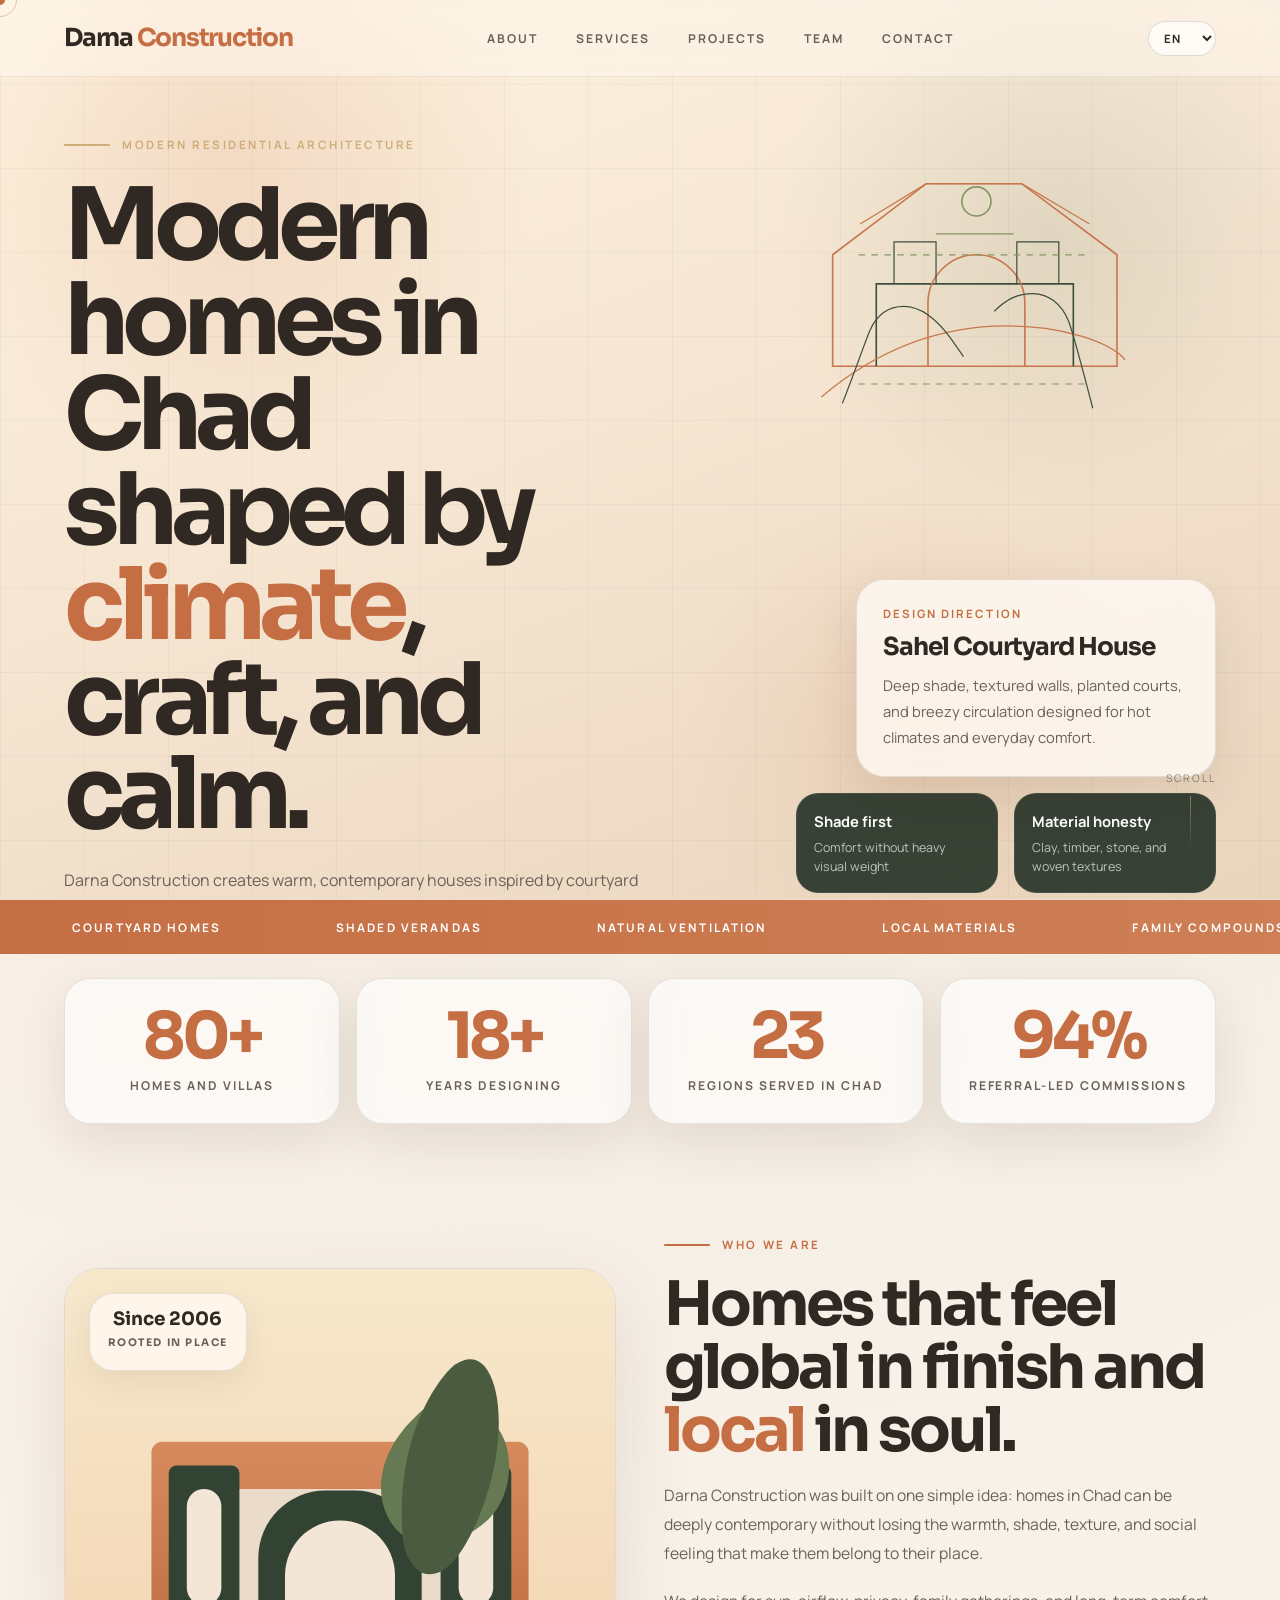
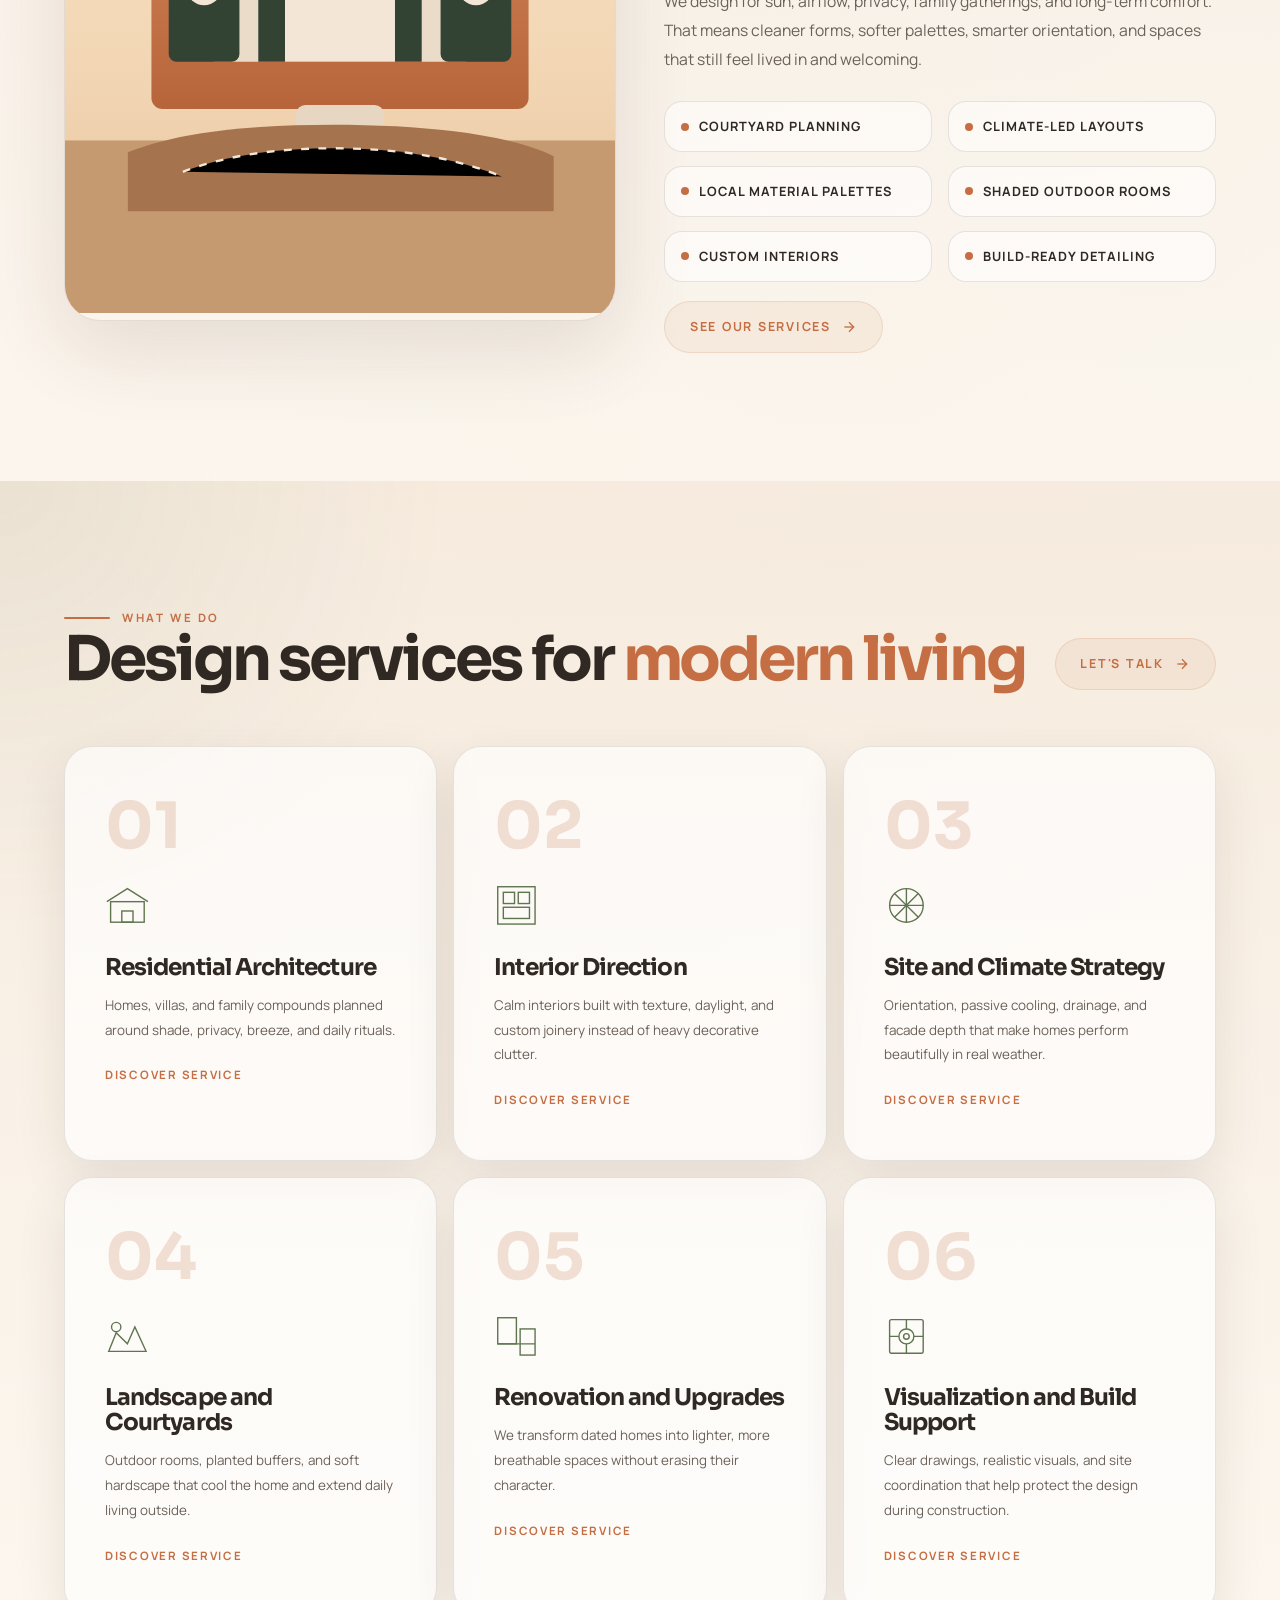
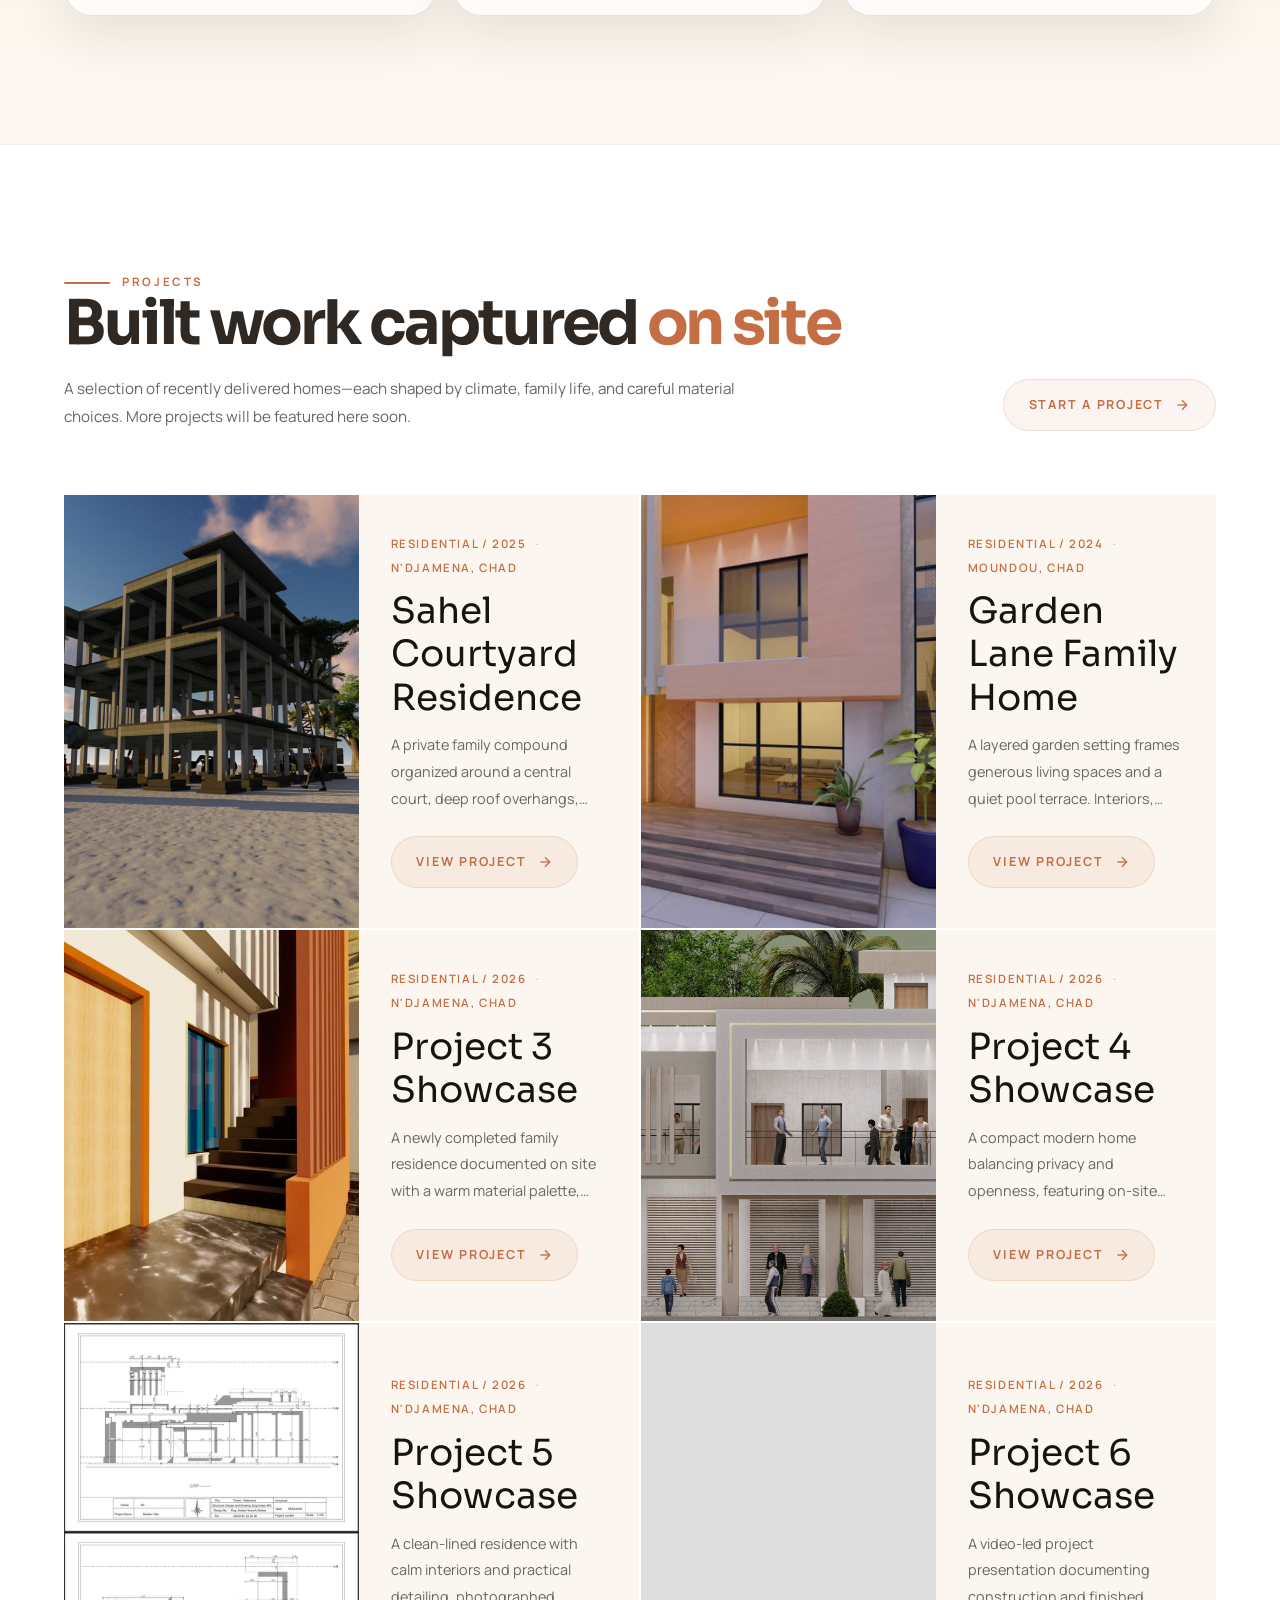
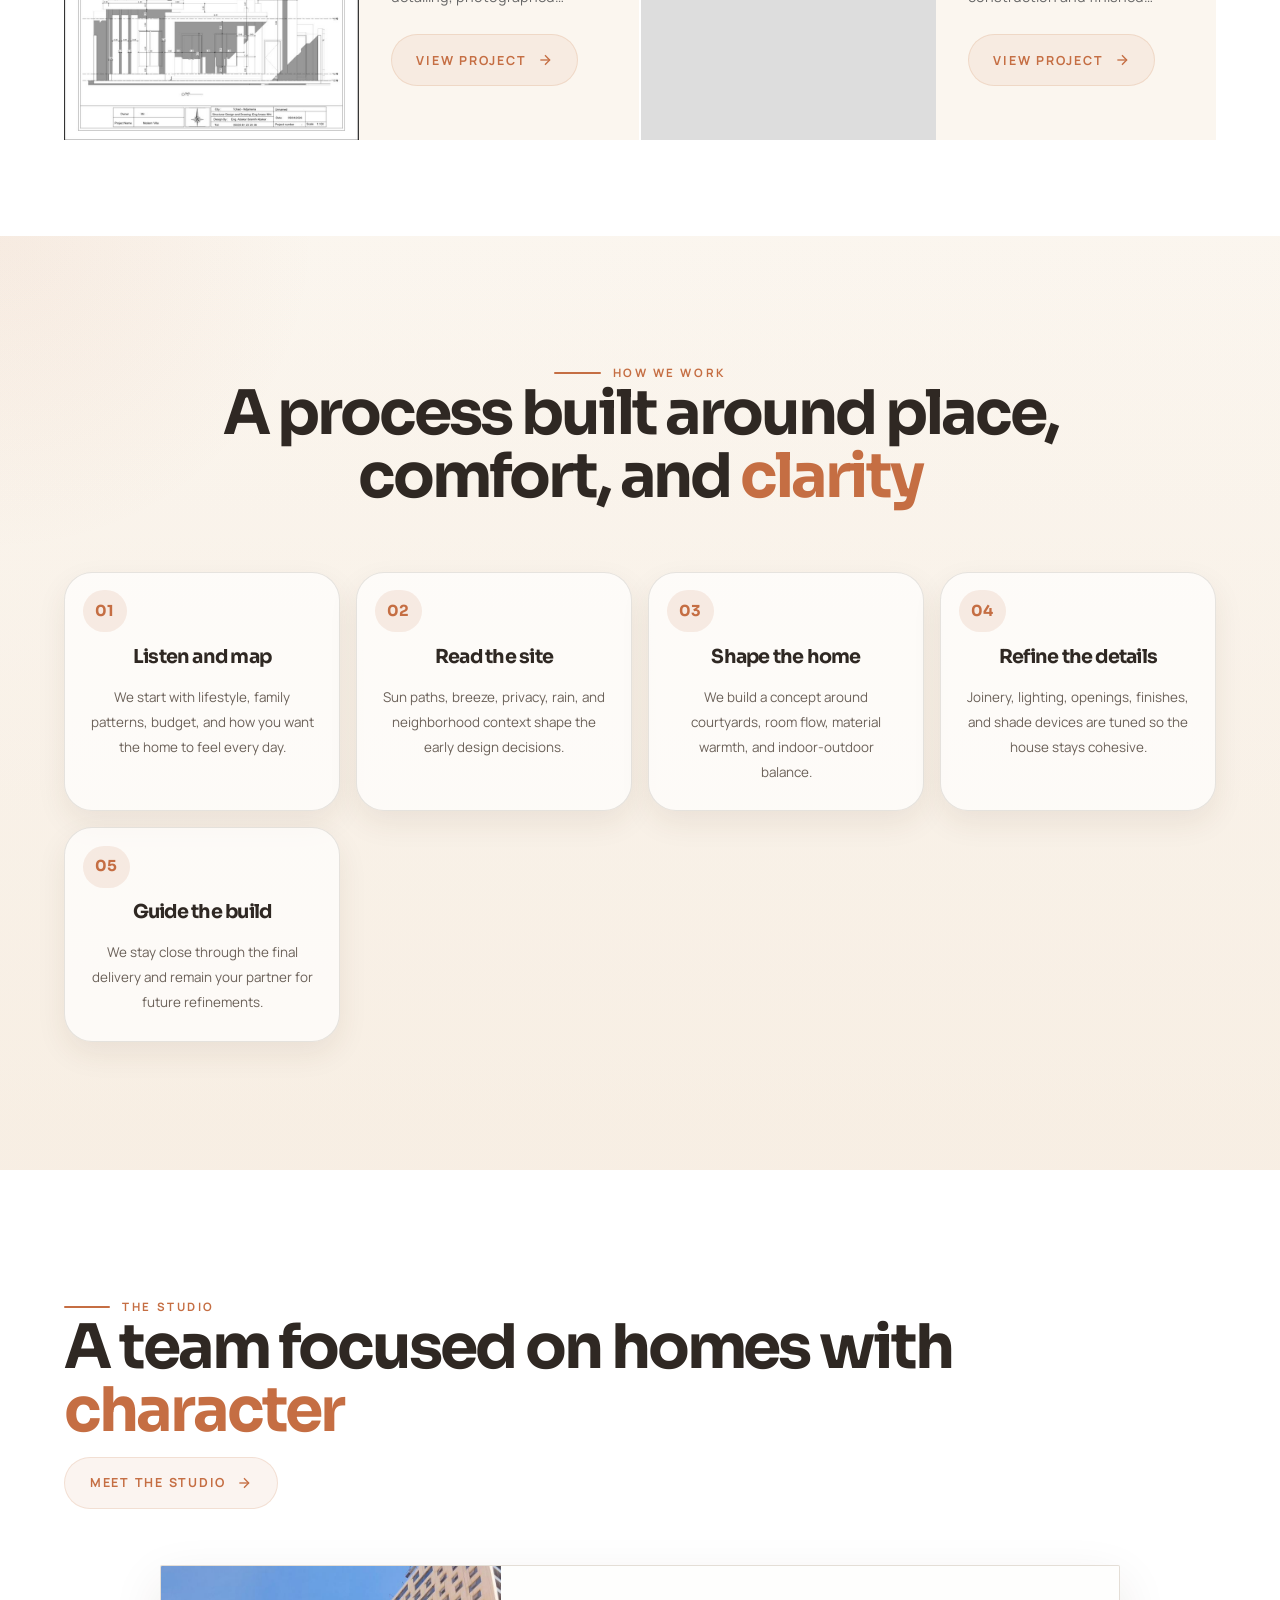
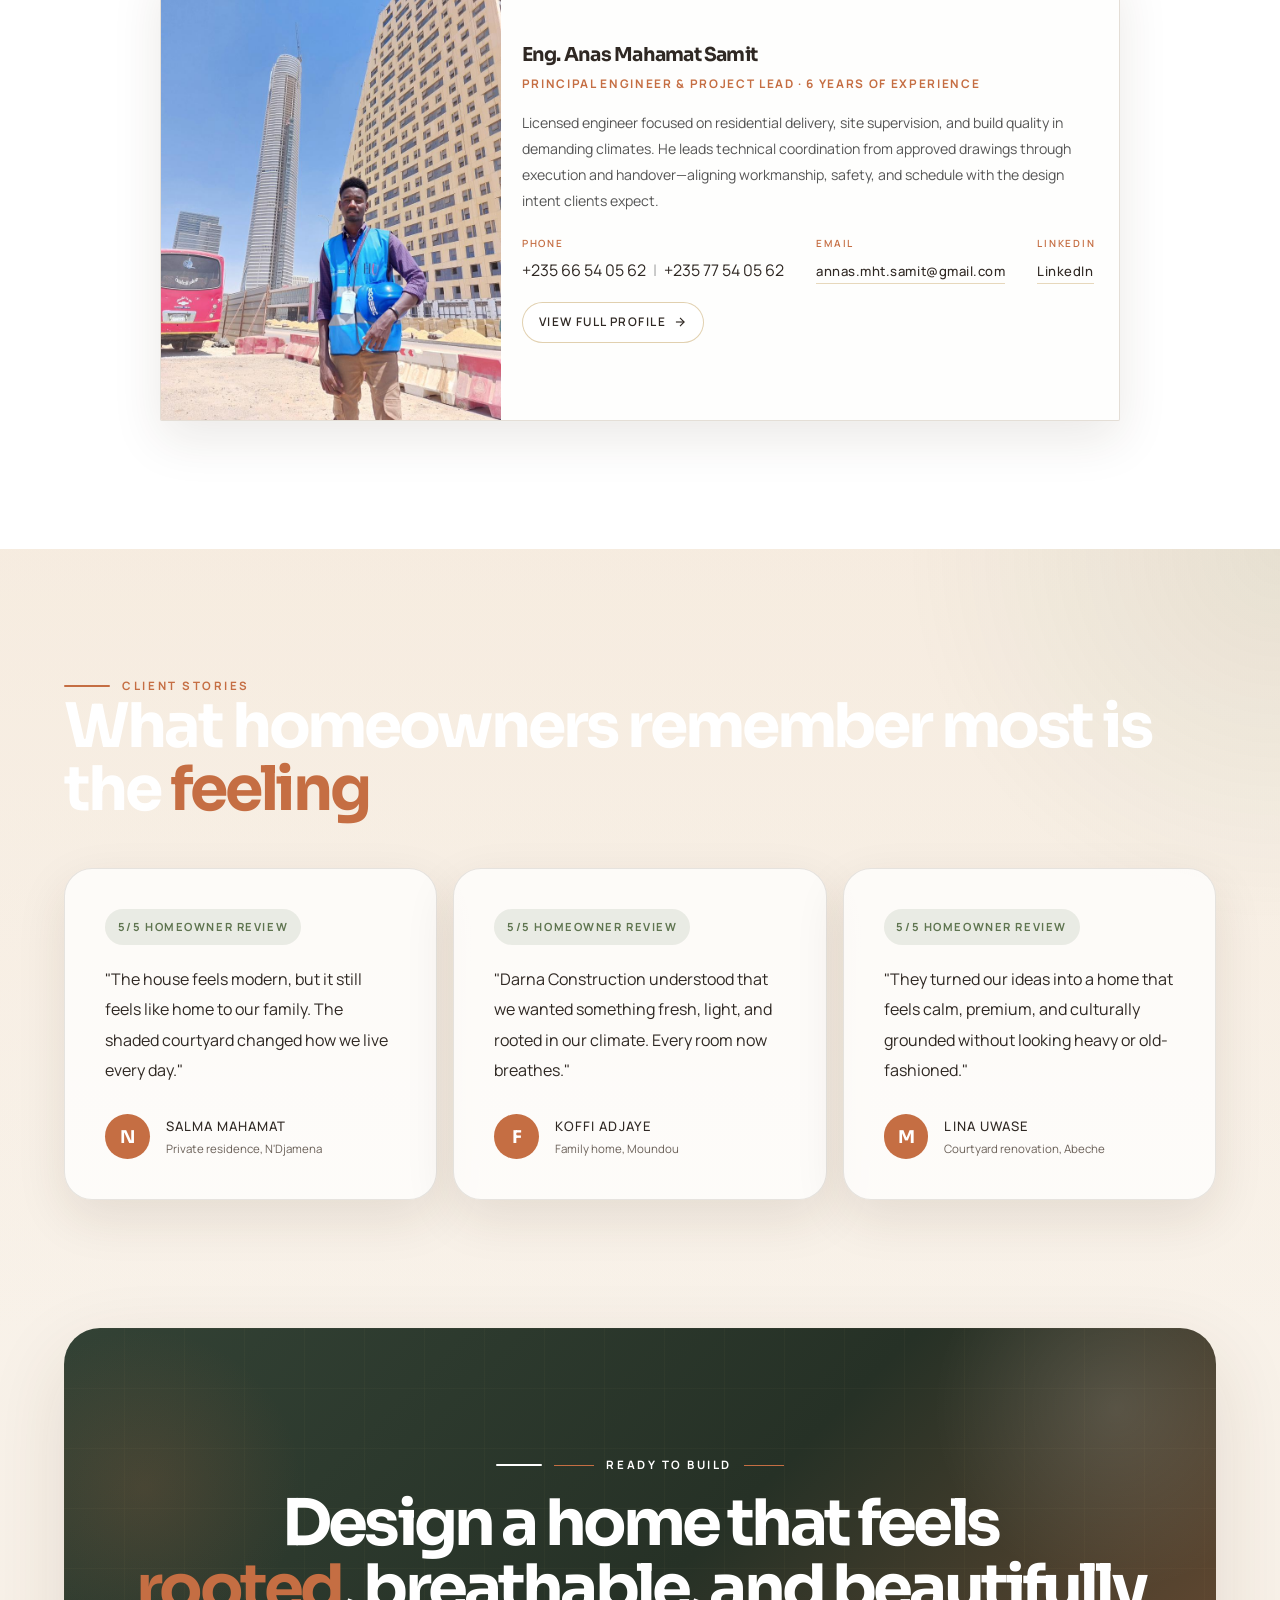
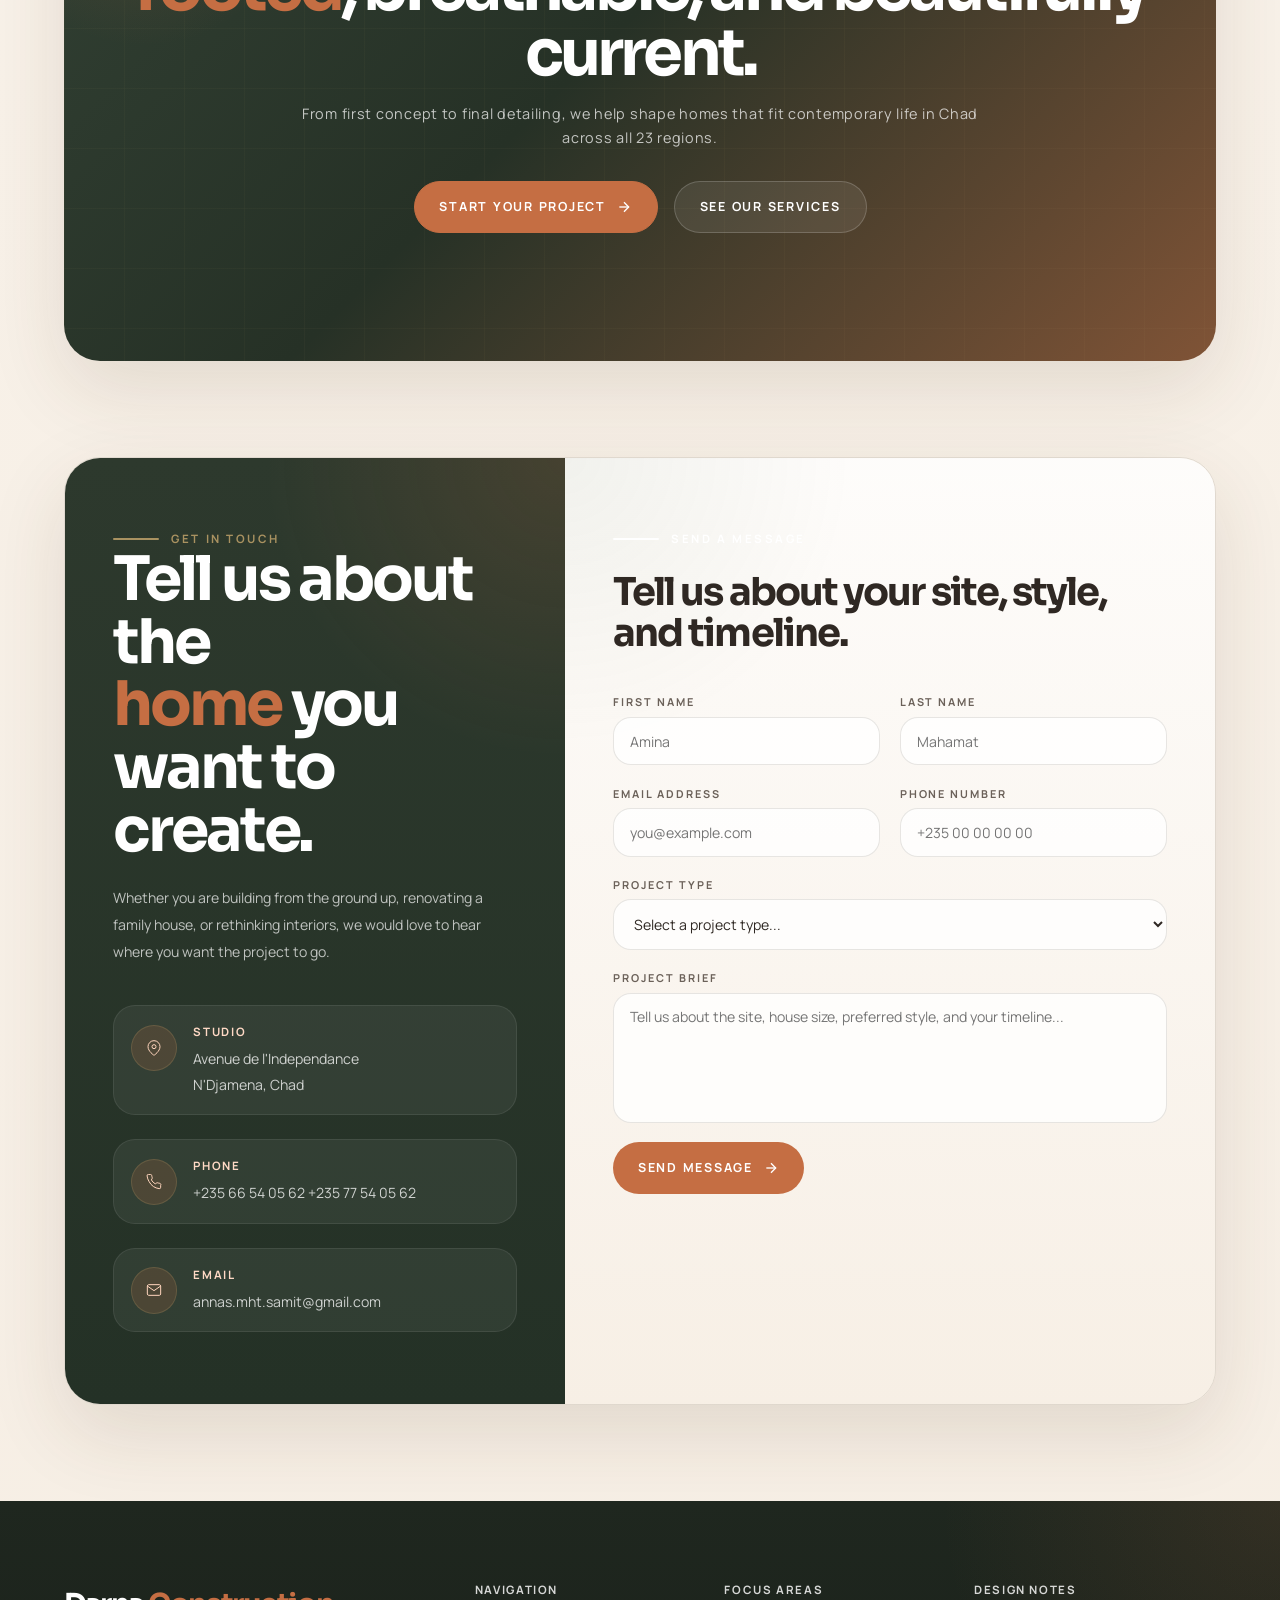
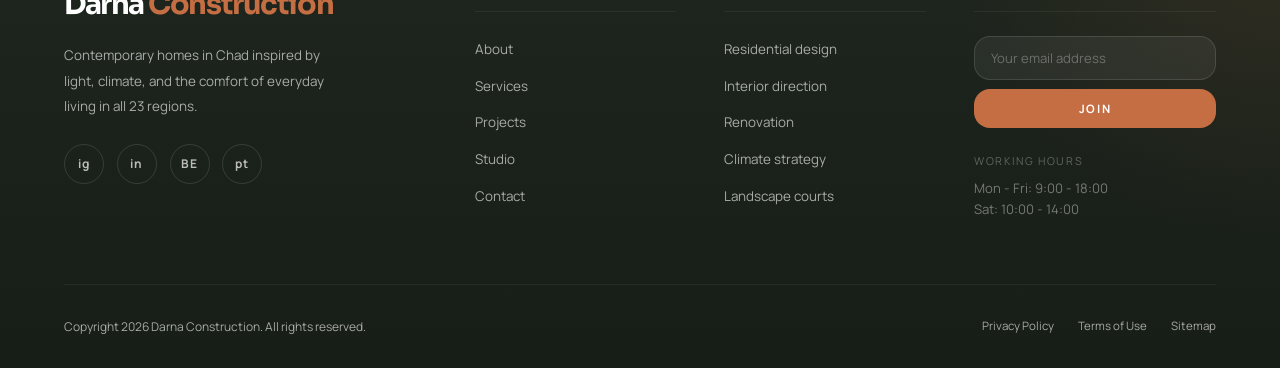
==== commit a7187f92: "Update content and localization for Darna Construction to focus on Chad - Changed page titles and he" ====
--- a/index.html
+++ b/index.html
@@ -3,7 +3,7 @@
 <head>
   <meta charset="UTF-8" />
   <meta name="viewport" content="width=device-width, initial-scale=1.0" />
-  <title>Darna Construction - Modern African Homes & Interiors</title>
+  <title>Darna Construction - Modern Homes in Chad</title>
   <link rel="preconnect" href="https://fonts.googleapis.com" />
   <link rel="preconnect" href="https://fonts.gstatic.com" crossorigin />
   <link href="https://fonts.googleapis.com/css2?family=Manrope:wght@400;500;600;700;800&family=Sora:wght@400;500;600;700;800&display=swap" rel="stylesheet" />
@@ -85,10 +85,10 @@
     <div class="hero-content">
       <div class="section-label reveal">Modern Residential Architecture</div>
       <h1 class="hero-title reveal reveal-delay-1">
-        Modern African homes shaped by <em>climate</em>, craft, and calm.
+        Modern homes in Chad shaped by <em>climate</em>, craft, and calm.
       </h1>
       <p class="hero-sub reveal reveal-delay-2">
-        Darna Construction creates warm, contemporary houses inspired by courtyard living, shaded verandas, local materials, and the rhythm of family life across Africa.
+        Darna Construction creates warm, contemporary houses inspired by courtyard living, shaded verandas, and local materials for families across Chad's 23 regions.
       </p>
       <div class="hero-actions reveal reveal-delay-3">
         <a href="#services" class="btn btn-filled">
@@ -158,8 +158,8 @@
       <div class="stat-label">Years designing</div>
     </div>
     <div class="stat-item reveal reveal-delay-2">
-      <div class="stat-num"><span class="counter" data-target="12">0</span><span></span></div>
-      <div class="stat-label">African cities served</div>
+      <div class="stat-num"><span class="counter" data-target="23">0</span><span></span></div>
+      <div class="stat-label">Regions served in Chad</div>
     </div>
     <div class="stat-item reveal reveal-delay-3">
       <div class="stat-num"><span class="counter" data-target="94">0</span><span>%</span></div>
@@ -170,7 +170,7 @@
   <!-- ══════════════ ABOUT ══════════════ -->
   <section id="about">
     <div class="about-image reveal">
-      <svg viewBox="0 0 700 820" xmlns="http://www.w3.org/2000/svg" role="img" aria-label="Illustration of a modern African courtyard home">
+      <svg viewBox="0 0 700 820" xmlns="http://www.w3.org/2000/svg" role="img" aria-label="Illustration of a modern Chadian courtyard home">
         <defs>
           <linearGradient id="aboutSky" x1="0" y1="0" x2="0" y2="1">
             <stop offset="0%" stop-color="#f7e8cc"/>
@@ -210,7 +210,7 @@
         Homes that feel global in finish and <em>local</em> in soul.
       </h2>
       <p class="reveal reveal-delay-2">
-        Darna Construction was built on one simple idea: African homes can be deeply contemporary without losing the warmth, shade, texture, and social feeling that make them belong to their place.
+        Darna Construction was built on one simple idea: homes in Chad can be deeply contemporary without losing the warmth, shade, texture, and social feeling that make them belong to their place.
       </p>
       <p class="reveal reveal-delay-3">
         We design for sun, airflow, privacy, family gatherings, and long-term comfort. That means cleaner forms, softer palettes, smarter orientation, and spaces that still feel lived in and welcoming.
@@ -360,13 +360,93 @@
           <div class="portfolio-meta">
             <span>Residential / 2024</span>
             <span class="portfolio-meta-dot" aria-hidden="true">·</span>
-            <span>Accra, Ghana</span>
+            <span>Moundou, Chad</span>
           </div>
           <h3 class="portfolio-project-title">Garden Lane Family Home</h3>
           <p class="portfolio-project-desc portfolio-preview-excerpt">
-            A layered garden setting frames generous living spaces and a quiet pool terrace. Interiors, landscape, and lighting were developed together for comfortable multigenerational living in a warm-humid climate.
+            A layered garden setting frames generous living spaces and a quiet pool terrace. Interiors, landscape, and lighting were developed together for comfortable multigenerational living in southern Chad.
           </p>
           <a href="projects/garden-lane-family-home.html" class="btn btn-accent portfolio-preview-cta">View project
+            <svg viewBox="0 0 24 24" fill="none" stroke="currentColor" stroke-width="2"><line x1="5" y1="12" x2="19" y2="12"/><polyline points="12 5 19 12 12 19"/></svg>
+          </a>
+        </div>
+      </article>
+
+      <article class="portfolio-preview-card reveal reveal-delay-3">
+        <a href="projects/project-3-showcase.html" class="portfolio-preview-media" aria-label="View project: Project 3 Showcase">
+          <img src="ProjectAssets/Project3/1.jpeg" alt="Project 3 Showcase — featured view" width="1600" height="1200" loading="lazy" />
+        </a>
+        <div class="portfolio-preview-body">
+          <div class="portfolio-meta">
+            <span>Residential / 2026</span>
+            <span class="portfolio-meta-dot" aria-hidden="true">·</span>
+            <span>N'Djamena, Chad</span>
+          </div>
+          <h3 class="portfolio-project-title">Project 3 Showcase</h3>
+          <p class="portfolio-project-desc portfolio-preview-excerpt">
+            A newly completed family residence documented on site with a warm material palette, generous daylight, and flexible indoor-outdoor living spaces.
+          </p>
+          <a href="projects/project-3-showcase.html" class="btn btn-accent portfolio-preview-cta">View project
+            <svg viewBox="0 0 24 24" fill="none" stroke="currentColor" stroke-width="2"><line x1="5" y1="12" x2="19" y2="12"/><polyline points="12 5 19 12 12 19"/></svg>
+          </a>
+        </div>
+      </article>
+
+      <article class="portfolio-preview-card reveal reveal-delay-4">
+        <a href="projects/project-4-showcase.html" class="portfolio-preview-media" aria-label="View project: Project 4 Showcase">
+          <img src="ProjectAssets/Project4/1.jpeg" alt="Project 4 Showcase — featured view" width="1600" height="1200" loading="lazy" />
+        </a>
+        <div class="portfolio-preview-body">
+          <div class="portfolio-meta">
+            <span>Residential / 2026</span>
+            <span class="portfolio-meta-dot" aria-hidden="true">·</span>
+            <span>N'Djamena, Chad</span>
+          </div>
+          <h3 class="portfolio-project-title">Project 4 Showcase</h3>
+          <p class="portfolio-project-desc portfolio-preview-excerpt">
+            A compact modern home balancing privacy and openness, featuring on-site imagery and a short walkthrough capturing key spatial moments.
+          </p>
+          <a href="projects/project-4-showcase.html" class="btn btn-accent portfolio-preview-cta">View project
+            <svg viewBox="0 0 24 24" fill="none" stroke="currentColor" stroke-width="2"><line x1="5" y1="12" x2="19" y2="12"/><polyline points="12 5 19 12 12 19"/></svg>
+          </a>
+        </div>
+      </article>
+
+      <article class="portfolio-preview-card reveal reveal-delay-5">
+        <a href="projects/project-5-showcase.html" class="portfolio-preview-media" aria-label="View project: Project 5 Showcase">
+          <img src="ProjectAssets/Project5/1.jpeg" alt="Project 5 Showcase — featured view" width="1600" height="1200" loading="lazy" />
+        </a>
+        <div class="portfolio-preview-body">
+          <div class="portfolio-meta">
+            <span>Residential / 2026</span>
+            <span class="portfolio-meta-dot" aria-hidden="true">·</span>
+            <span>N'Djamena, Chad</span>
+          </div>
+          <h3 class="portfolio-project-title">Project 5 Showcase</h3>
+          <p class="portfolio-project-desc portfolio-preview-excerpt">
+            A clean-lined residence with calm interiors and practical detailing, photographed through finished spaces to highlight craftsmanship and comfort.
+          </p>
+          <a href="projects/project-5-showcase.html" class="btn btn-accent portfolio-preview-cta">View project
+            <svg viewBox="0 0 24 24" fill="none" stroke="currentColor" stroke-width="2"><line x1="5" y1="12" x2="19" y2="12"/><polyline points="12 5 19 12 12 19"/></svg>
+          </a>
+        </div>
+      </article>
+
+      <article class="portfolio-preview-card reveal reveal-delay-5">
+        <a href="projects/project-6-showcase.html" class="portfolio-preview-media" aria-label="View project: Project 6 Showcase">
+          <video class="portfolio-video" src="ProjectAssets/Project6/1.mp4" muted loop playsinline autoplay preload="metadata" aria-label="Project 6 Showcase — featured preview"></video>
+        </a>
+        <div class="portfolio-preview-body">
+          <div class="portfolio-meta">
+            <span>Residential / 2026</span>
+            <span class="portfolio-meta-dot" aria-hidden="true">·</span>
+            <span>N'Djamena, Chad</span>
+          </div>
+          <h3 class="portfolio-project-title">Project 6 Showcase</h3>
+          <p class="portfolio-project-desc portfolio-preview-excerpt">
+            A video-led project presentation documenting construction and finished spaces through six short clips from different stages and angles.
+          </p>
+          <a href="projects/project-6-showcase.html" class="btn btn-accent portfolio-preview-cta">View project
             <svg viewBox="0 0 24 24" fill="none" stroke="currentColor" stroke-width="2"><line x1="5" y1="12" x2="19" y2="12"/><polyline points="12 5 19 12 12 19"/></svg>
           </a>
         </div>
@@ -426,7 +506,7 @@
         <div class="team-photo">
           <img
             class="team-photo-img"
-            src="ProjectAssets/Team/Eng%20Annas%20Mahamat%20Samit.jpg"
+            src="ProjectAssets/Team/Eng Annas Mahamat Samit/1.jpeg"
             alt="Eng. Anas Mahamat Samit"
             width="760"
             height="950"
@@ -435,24 +515,31 @@
         </div>
         <div class="team-info team-info--profile">
           <div class="team-name">Eng. Anas Mahamat Samit</div>
-          <div class="team-role">Principal Engineer & Project Lead</div>
+          <div class="team-role">Principal Engineer & Project Lead · 6 Years of Experience</div>
           <p class="team-bio">
             Licensed engineer focused on residential delivery, site supervision, and build quality in demanding climates. He leads technical coordination from approved drawings through execution and handover—aligning workmanship, safety, and schedule with the design intent clients expect.
           </p>
           <div class="team-contact-row">
             <div class="team-contact-block">
               <span class="team-contact-label">Phone</span>
-              <a href="tel:+23566000000">+235 66 00 00 00</a>
+              <div class="team-phone-inline">
+                <a href="tel:+23566540562">+235 66 54 05 62</a>
+                <span aria-hidden="true">|</span>
+                <a href="tel:+23577540562">+235 77 54 05 62</a>
+              </div>
             </div>
             <div class="team-contact-block">
               <span class="team-contact-label">Email</span>
-              <a href="mailto:hello@assasdesigns.africa">hello@assasdesigns.africa</a>
+              <a href="mailto:annas.mht.samit@gmail.com">annas.mht.samit@gmail.com</a>
             </div>
             <div class="team-contact-block">
               <span class="team-contact-label">LinkedIn</span>
               <a href="#" title="LinkedIn" rel="noopener noreferrer">LinkedIn</a>
             </div>
           </div>
+          <a href="team/eng-annas-mht-samit.html" class="team-profile-link">View Full Profile
+            <svg viewBox="0 0 24 24" fill="none" stroke="currentColor" stroke-width="2"><line x1="5" y1="12" x2="19" y2="12"/><polyline points="12 5 19 12 12 19"/></svg>
+          </a>
         </div>
       </article>
 
@@ -484,7 +571,7 @@
           <div class="testi-avatar">F</div>
           <div>
             <div class="testi-name">Koffi Adjaye</div>
-            <div class="testi-company">Family home, Accra</div>
+            <div class="testi-company">Family home, Moundou</div>
           </div>
         </div>
       </div>
@@ -495,7 +582,7 @@
           <div class="testi-avatar">M</div>
           <div>
             <div class="testi-name">Lina Uwase</div>
-            <div class="testi-company">Courtyard renovation, Kigali</div>
+            <div class="testi-company">Courtyard renovation, Abeche</div>
           </div>
         </div>
       </div>
@@ -514,7 +601,7 @@
         </span>
       </div>
       <h2 class="cta-title reveal reveal-delay-1">Design a home that feels <br><em>rooted</em>, breathable, and beautifully current.</h2>
-      <p class="cta-sub reveal reveal-delay-2">From first concept to final detailing, we help shape homes that fit contemporary African life with more softness and soul.</p>
+      <p class="cta-sub reveal reveal-delay-2">From first concept to final detailing, we help shape homes that fit contemporary life in Chad across all 23 regions.</p>
       <div class="cta-actions reveal reveal-delay-3">
         <a href="#contact" class="btn btn-filled">Start Your Project
           <svg viewBox="0 0 24 24" fill="none" stroke="currentColor" stroke-width="2"><line x1="5" y1="12" x2="19" y2="12"/><polyline points="12 5 19 12 12 19"/></svg>
@@ -553,7 +640,8 @@
           </div>
           <div class="contact-detail-text">
             <strong>Phone</strong>
-            <span>+235 66 00 00 00</span>
+            <span>+235 66 54 05 62</span>
+            <span>+235 77 54 05 62</span>
           </div>
         </div>
         <div class="contact-detail reveal reveal-delay-5">
@@ -565,7 +653,7 @@
           </div>
           <div class="contact-detail-text">
             <strong>Email</strong>
-            <span>hello@assasdesigns.africa</span>
+            <span>annas.mht.samit@gmail.com</span>
           </div>
         </div>
       </div>
@@ -632,7 +720,7 @@
     <div class="footer-main">
       <div class="footer-brand">
         <a href="#" class="nav-logo">Darna <span>Construction</span></a>
-        <p>Contemporary African homes inspired by light, climate, and the comfort of everyday living.</p>
+        <p>Contemporary homes in Chad inspired by light, climate, and the comfort of everyday living in all 23 regions.</p>
         <div class="footer-socials">
           <a href="#" class="footer-social" title="Instagram">ig</a>
           <a href="#" class="footer-social" title="LinkedIn">in</a>
--- a/styles.css
+++ b/styles.css
@@ -971,6 +971,21 @@
   color: var(--accent);
   border-color: var(--accent);
 }
+.team-phone-inline {
+  display: inline-flex;
+  align-items: center;
+  gap: 0.45rem;
+  white-space: nowrap;
+  direction: ltr;
+  unicode-bidi: isolate;
+}
+.team-phone-inline > span {
+  color: rgba(61, 65, 66, 0.45);
+}
+.team-phone-inline a {
+  direction: ltr;
+  unicode-bidi: plaintext;
+}
 .team-contact-label {
   display: block;
   font-size: 0.62rem;
@@ -980,6 +995,34 @@
   color: var(--accent);
   margin-bottom: 0.35rem;
 }
+.team-profile-link {
+  display: inline-flex;
+  align-items: center;
+  gap: .45rem;
+  width: fit-content;
+  margin-top: 1.1rem;
+  padding: .62rem 1rem;
+  border: 1px solid rgba(201, 169, 110, 0.55);
+  border-radius: 999px;
+  font-size: .74rem;
+  font-weight: 600;
+  letter-spacing: .12em;
+  text-transform: uppercase;
+  color: var(--dark);
+  background: rgba(255,255,255,.8);
+  transition: all .25s ease;
+}
+.team-profile-link svg {
+  width: 14px;
+  height: 14px;
+}
+.team-profile-link:hover {
+  background: var(--accent);
+  color: var(--white);
+  border-color: var(--accent);
+  transform: translateY(-1px);
+}
+
 @media (max-width: 820px) {
   .team-card.team-card--profile {
     grid-template-columns: 1fr;
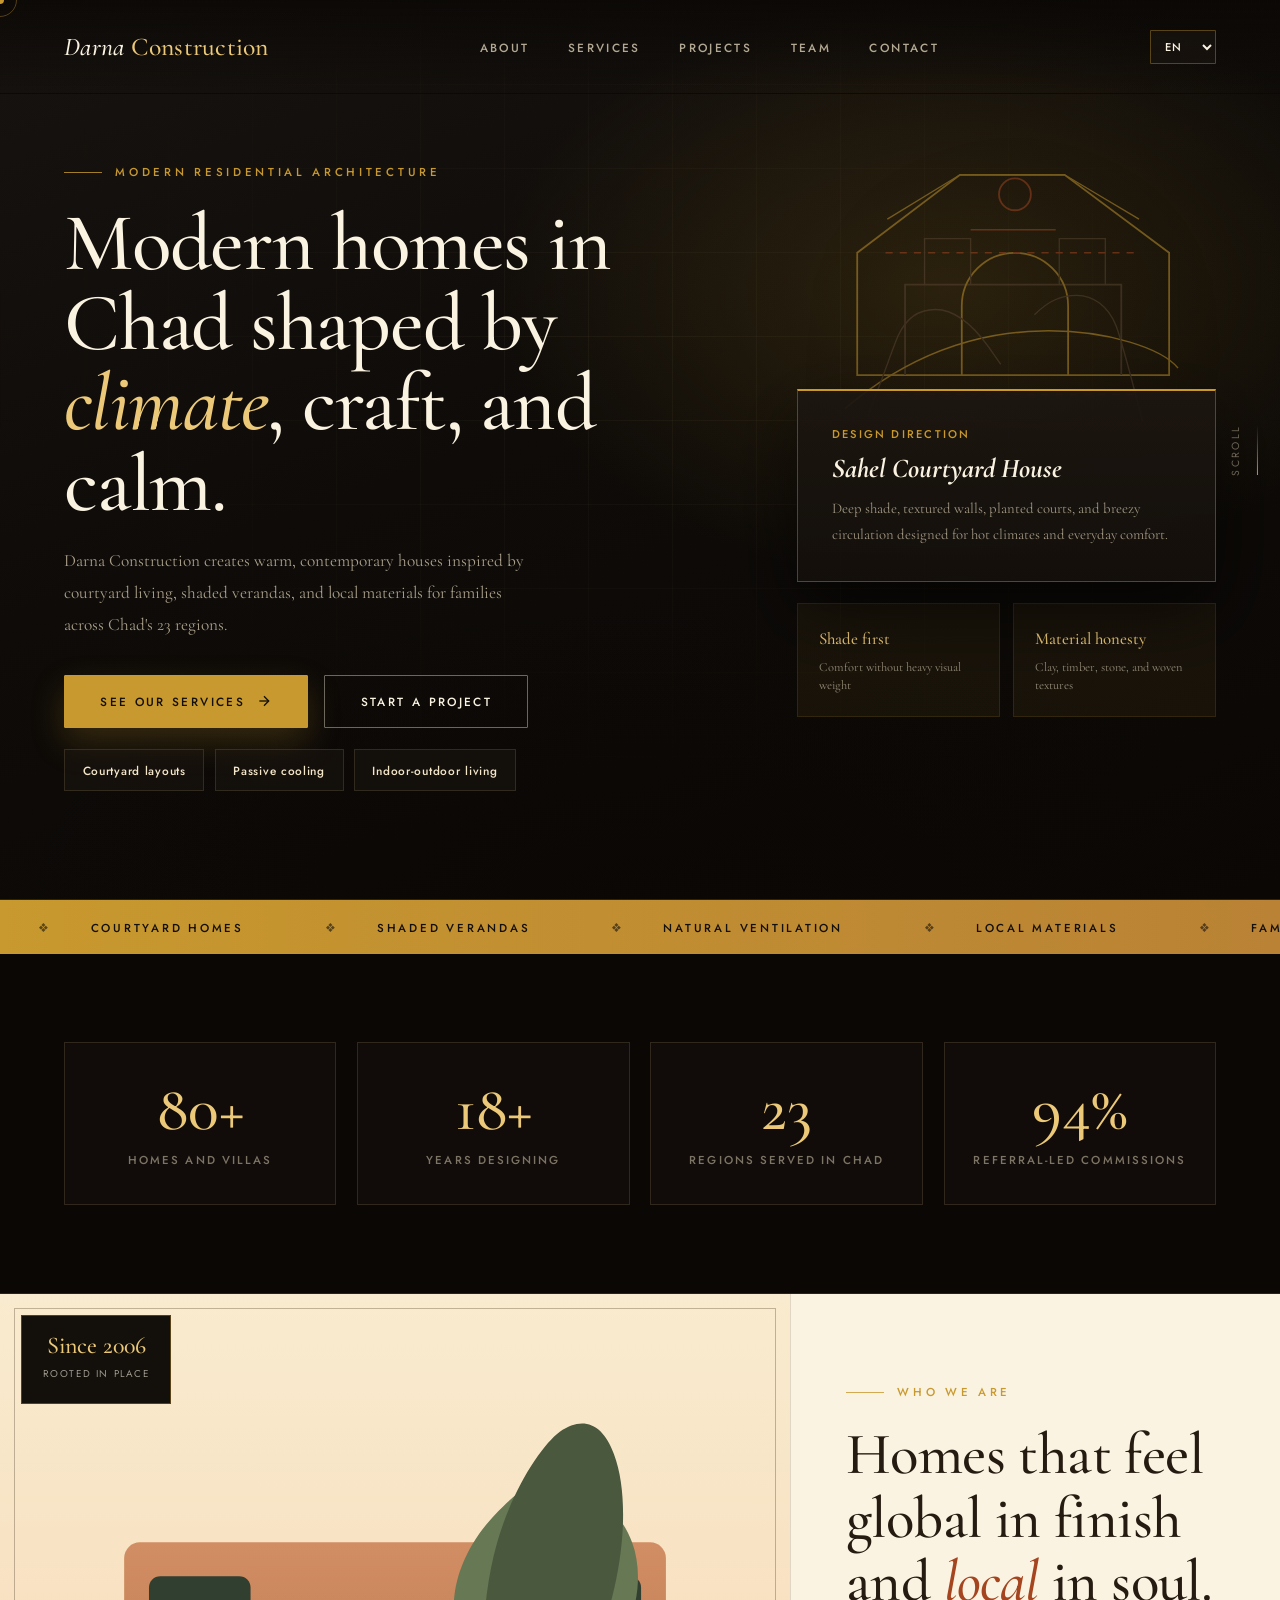
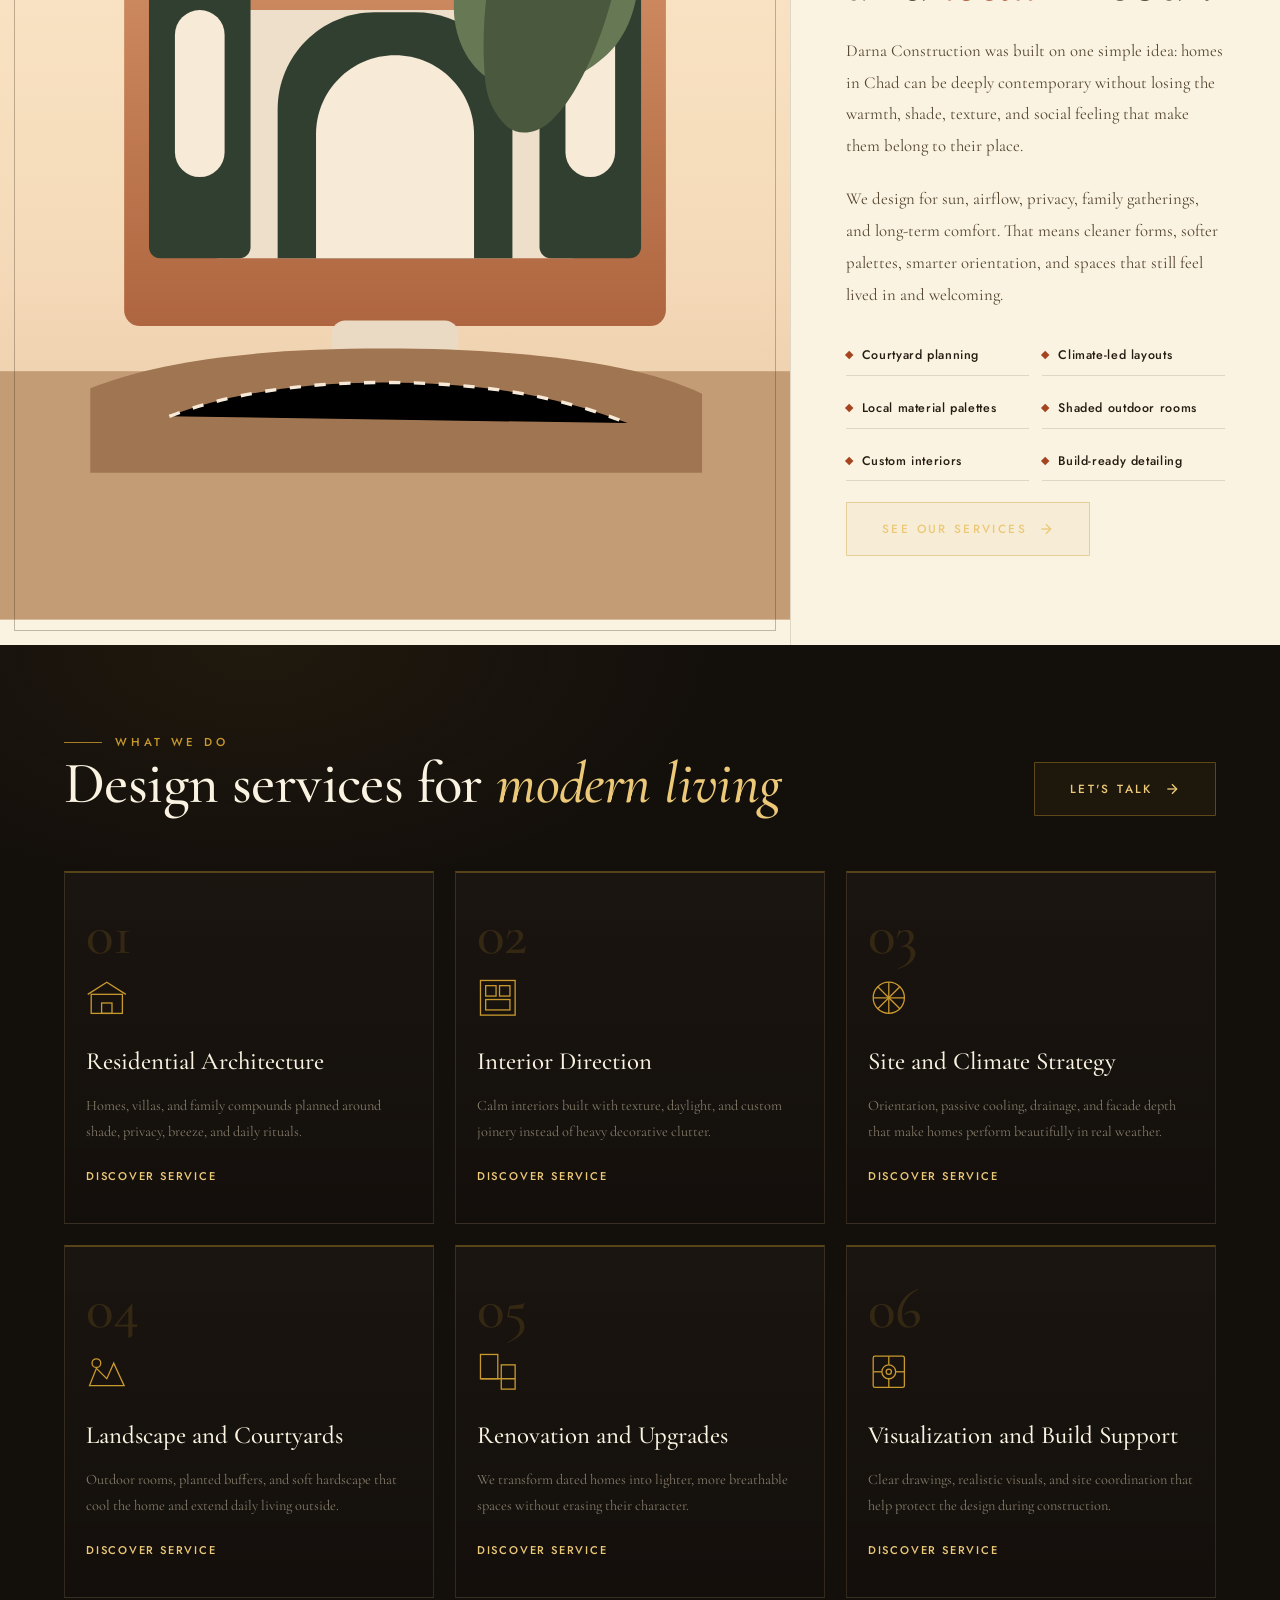
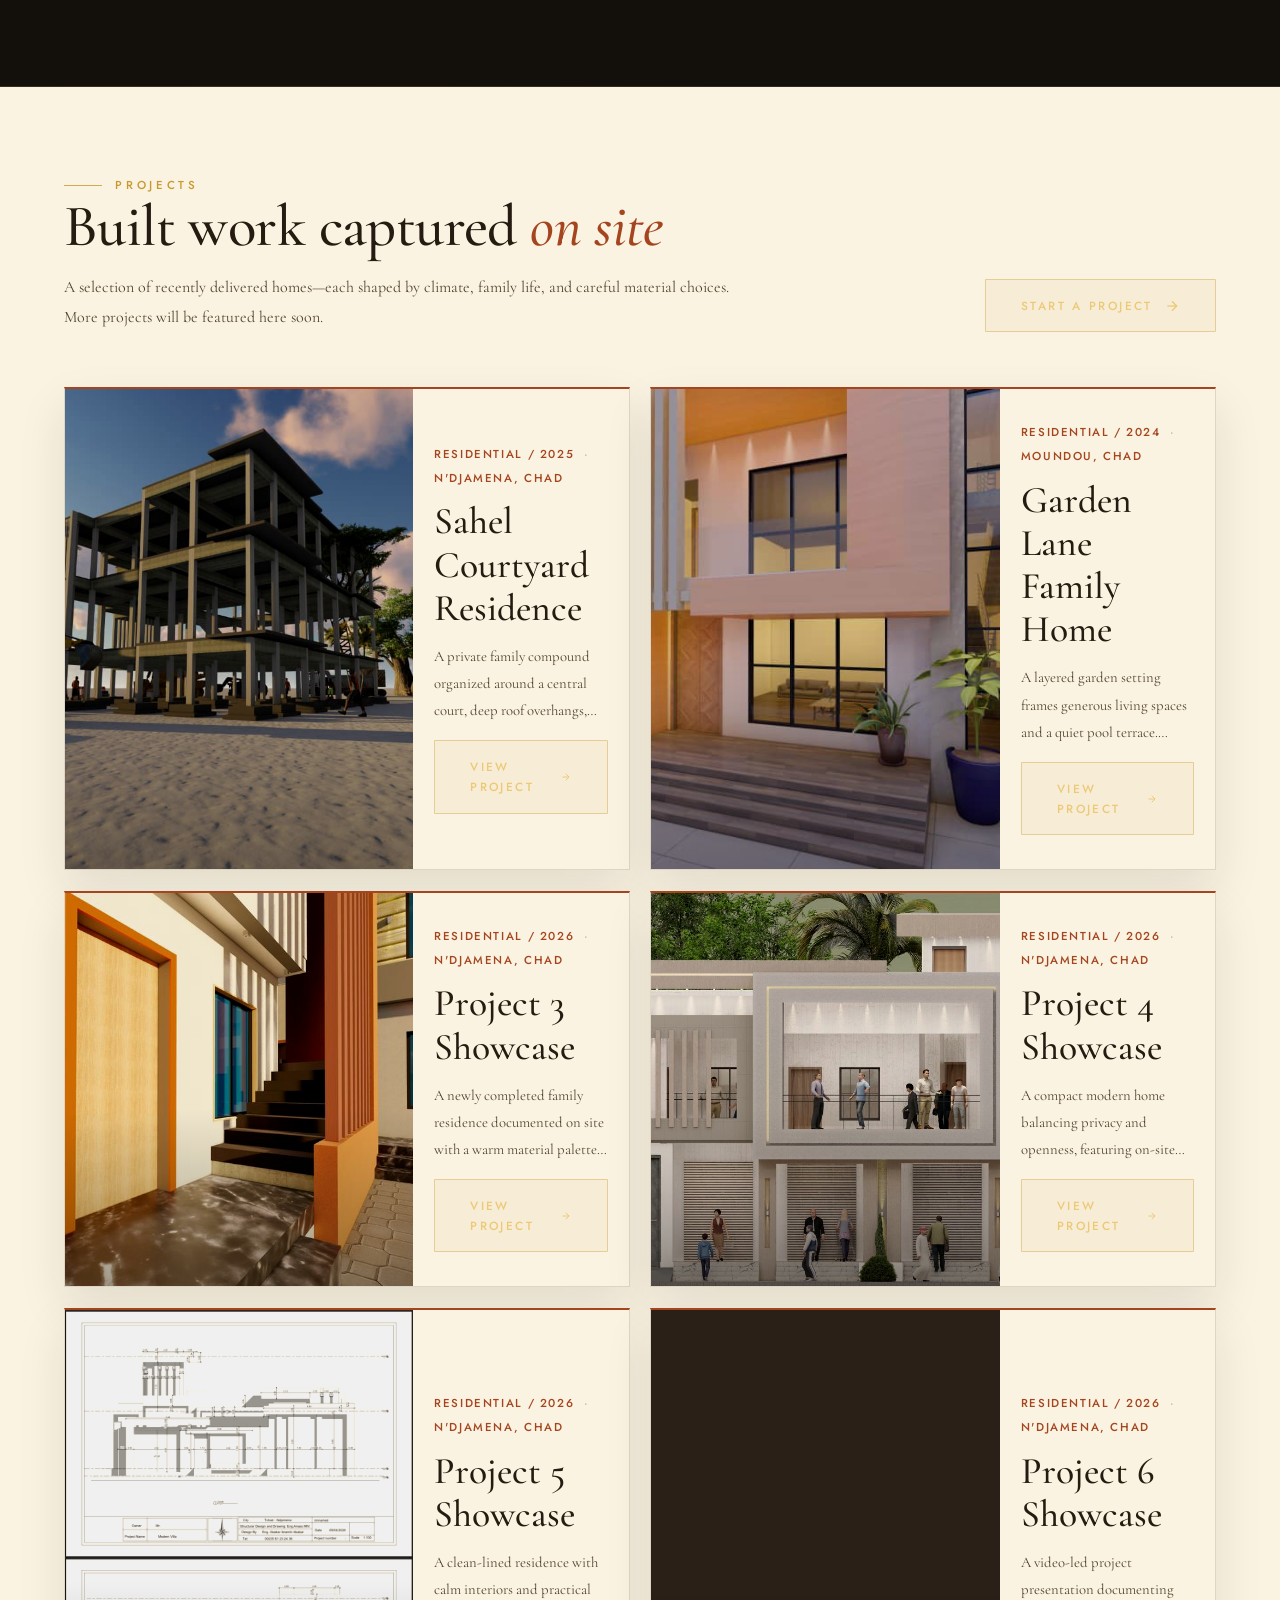
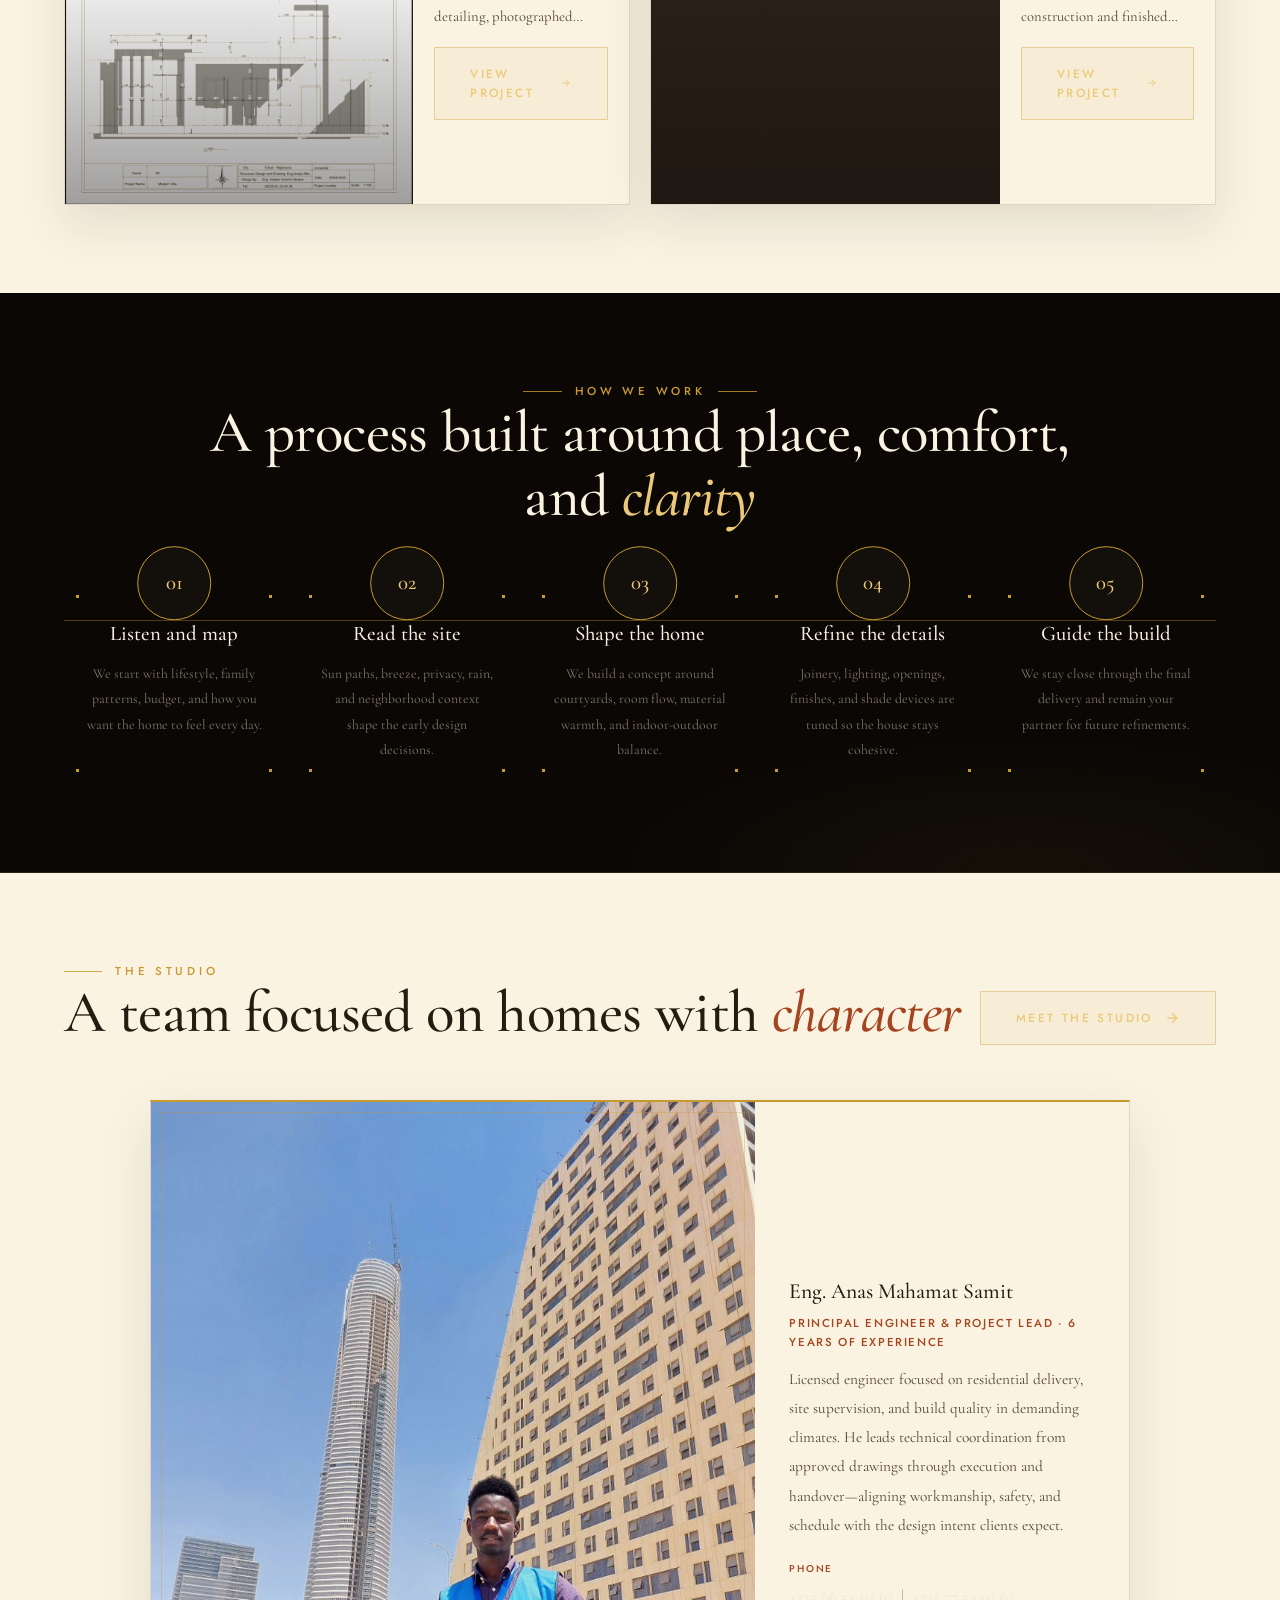
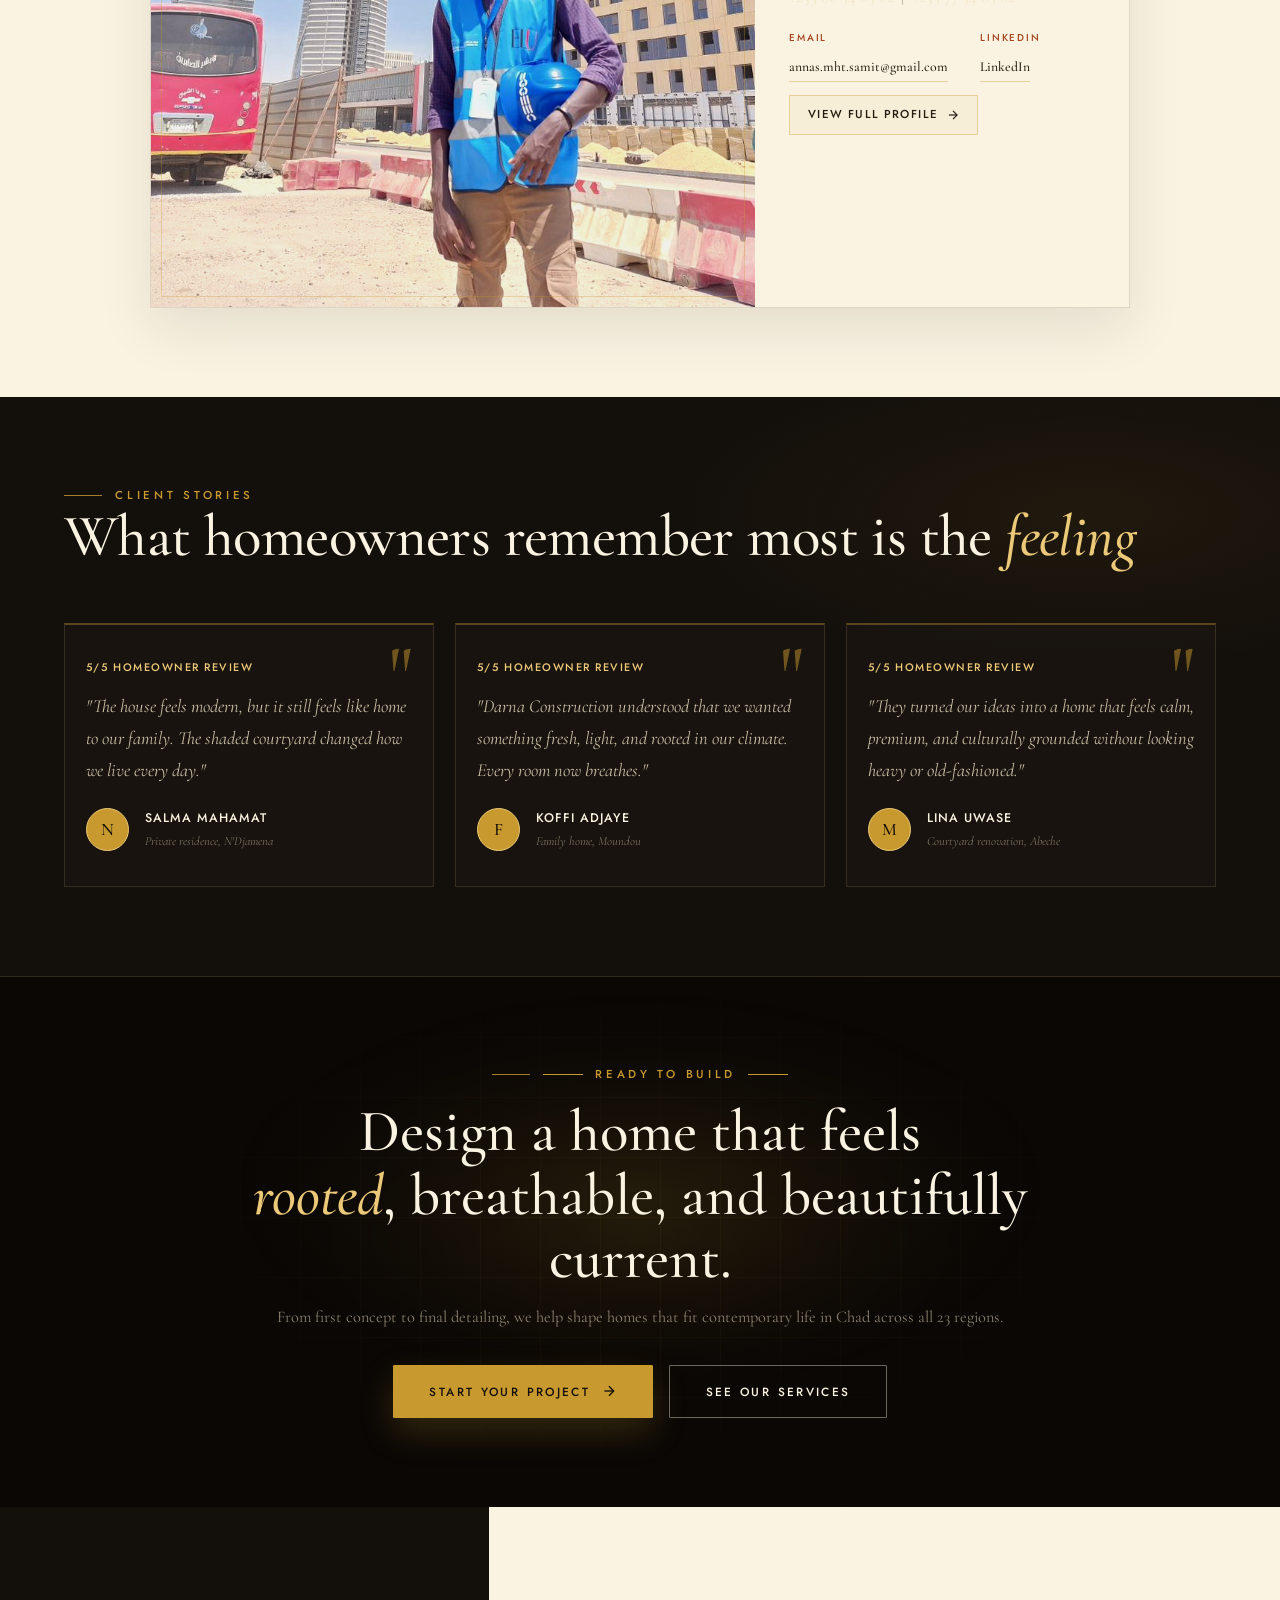
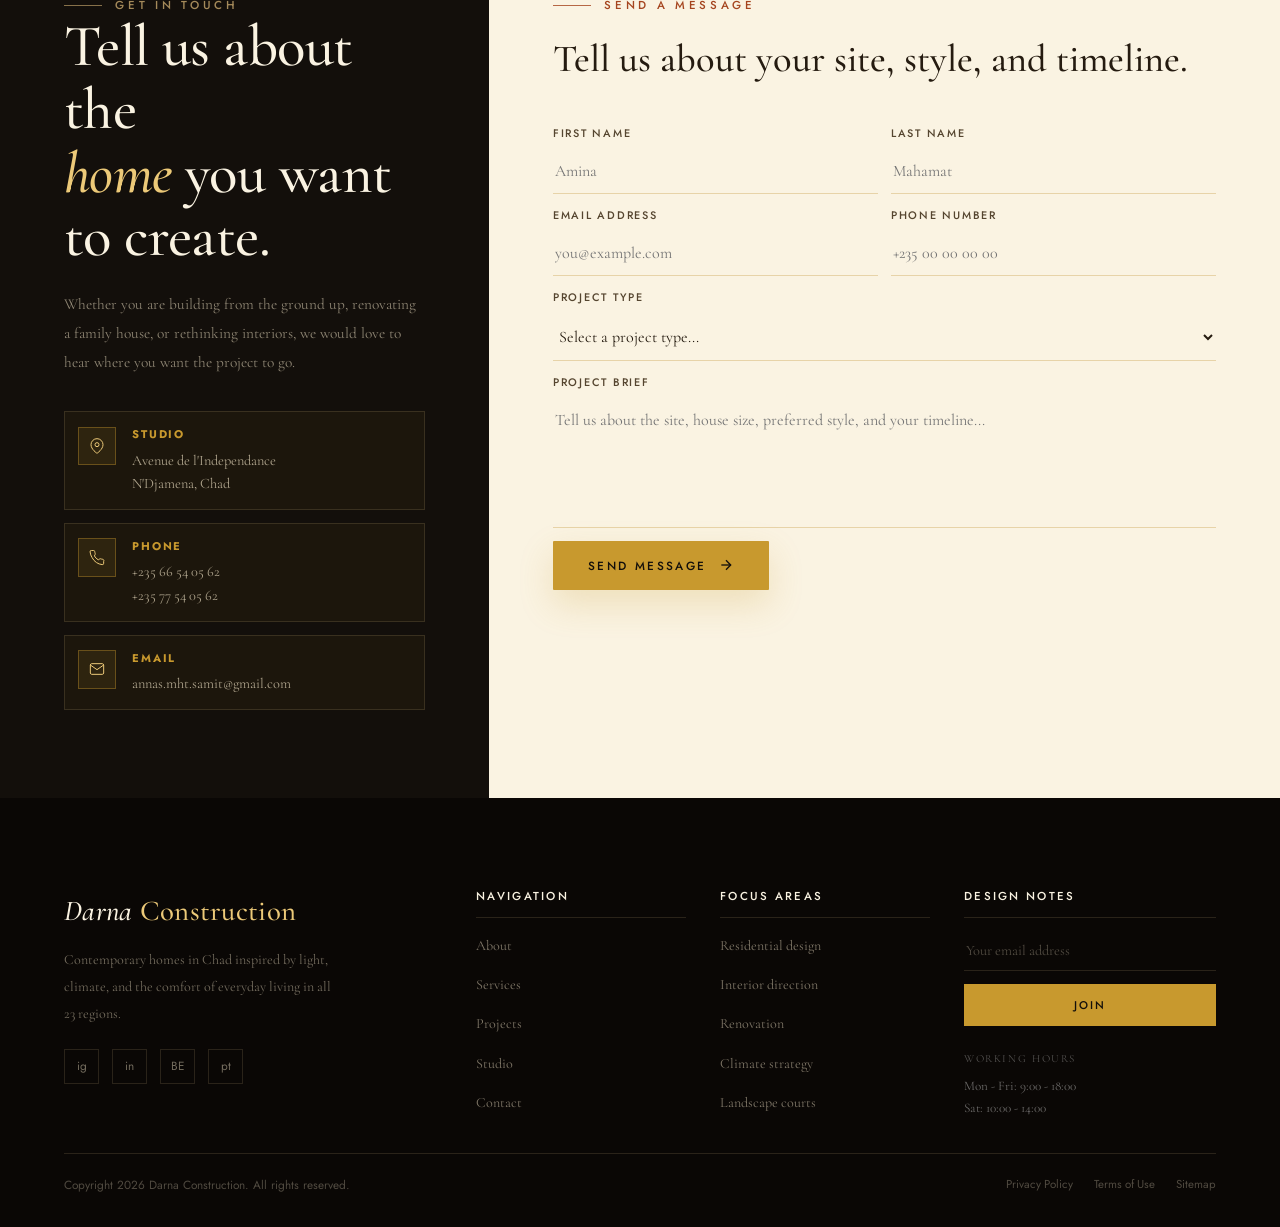
==== commit 6fa9b153: "Update font styles in Eng. Anas Mahamat Samit's profile page" ====
--- a/index.html
+++ b/index.html
@@ -6,7 +6,7 @@
   <title>Darna Construction - Modern Homes in Chad</title>
   <link rel="preconnect" href="https://fonts.googleapis.com" />
   <link rel="preconnect" href="https://fonts.gstatic.com" crossorigin />
-  <link href="https://fonts.googleapis.com/css2?family=Manrope:wght@400;500;600;700;800&family=Sora:wght@400;500;600;700;800&display=swap" rel="stylesheet" />
+  <link href="https://fonts.googleapis.com/css2?family=Cormorant+Garamond:ital,wght@0,300;0,400;0,500;0,600;0,700;1,400;1,500;1,600&family=Jost:wght@300;400;500;600;700&display=swap" rel="stylesheet" />
   <link rel="stylesheet" href="styles.css" />
 </head>
 <body>
@@ -67,19 +67,19 @@
     <div class="hero-bg"></div>
 
     <svg class="hero-lines" viewBox="0 0 520 520" fill="none" xmlns="http://www.w3.org/2000/svg" aria-hidden="true">
-      <path d="M86 342H438V204L320 116H202L86 204V342Z" stroke="#c56e43" stroke-width="2"/>
-      <path d="M140 342V240H384V342" stroke="#314333" stroke-width="2"/>
-      <path d="M204 342V264C204 230.863 230.863 204 264 204C297.137 204 324 230.863 324 264V342" stroke="#c56e43" stroke-width="2"/>
-      <path d="M162 240V188H214V240" stroke="#314333" stroke-width="1.5"/>
-      <path d="M314 240V188H366V240" stroke="#314333" stroke-width="1.5"/>
-      <path d="M118 204H406" stroke="#7d8f5b" stroke-width="1.5" stroke-dasharray="8 8"/>
-      <path d="M118 364H406" stroke="#7d8f5b" stroke-width="1.5" stroke-dasharray="8 8"/>
-      <path d="M72 380C138 324 214 292 302 292C370 292 430 312 448 334" stroke="#c56e43" stroke-width="1.5"/>
-      <path d="M98 388C116 342 126 312 132 298C141 278 156 268 174 268C194 268 214 282 234 310L248 330" stroke="#314333" stroke-width="1.5"/>
-      <path d="M408 394C392 332 382 296 378 286C369 264 352 252 334 252C316 252 302 258 286 274" stroke="#314333" stroke-width="1.5"/>
-      <circle cx="264" cy="138" r="18" stroke="#7d8f5b" stroke-width="2"/>
-      <path d="M120 166L202 116H320L404 166" stroke="#c56e43" stroke-width="1.5"/>
-      <path d="M214 178H310" stroke="#7d8f5b" stroke-width="1.5"/>
+      <path d="M86 342H438V204L320 116H202L86 204V342Z" stroke="#c8992e" stroke-width="2"/>
+      <path d="M140 342V240H384V342" stroke="#5a4632" stroke-width="2"/>
+      <path d="M204 342V264C204 230.863 230.863 204 264 204C297.137 204 324 230.863 324 264V342" stroke="#c8992e" stroke-width="2"/>
+      <path d="M162 240V188H214V240" stroke="#5a4632" stroke-width="1.5"/>
+      <path d="M314 240V188H366V240" stroke="#5a4632" stroke-width="1.5"/>
+      <path d="M118 204H406" stroke="#a5451f" stroke-width="1.5" stroke-dasharray="8 8"/>
+      <path d="M118 364H406" stroke="#a5451f" stroke-width="1.5" stroke-dasharray="8 8"/>
+      <path d="M72 380C138 324 214 292 302 292C370 292 430 312 448 334" stroke="#c8992e" stroke-width="1.5"/>
+      <path d="M98 388C116 342 126 312 132 298C141 278 156 268 174 268C194 268 214 282 234 310L248 330" stroke="#5a4632" stroke-width="1.5"/>
+      <path d="M408 394C392 332 382 296 378 286C369 264 352 252 334 252C316 252 302 258 286 274" stroke="#5a4632" stroke-width="1.5"/>
+      <circle cx="264" cy="138" r="18" stroke="#a5451f" stroke-width="2"/>
+      <path d="M120 166L202 116H320L404 166" stroke="#c8992e" stroke-width="1.5"/>
+      <path d="M214 178H310" stroke="#a5451f" stroke-width="1.5"/>
     </svg>
 
     <div class="hero-content">
--- a/styles.css
+++ b/styles.css
@@ -1,163 +1,265 @@
-/* ─────────────────  RESET & BASE  ───────────────── */
+/* ═══════════════════════════════════════════════════════════════
+   DARNA CONSTRUCTION — Gallery Edition
+   A Renaissance-painting aesthetic: chiaroscuro, gilt framing,
+   classical serif type, and golden-ratio proportion (φ ≈ 1.618).
+   ═══════════════════════════════════════════════════════════════ */
+
 *, *::before, *::after { margin: 0; padding: 0; box-sizing: border-box; }
 
 :root {
-  --black:   #0d0d0d;
-  --dark:    #1a1a1a;
-  --muted:   #2e2e2e;
-  --grey:    #888;
-  --light:   #f5f3f0;
-  --white:   #ffffff;
-  --accent:  #c9a96e;
-  --serif: 'Cormorant Garamond', serif;
+  /* ── palette : chiaroscuro (deep umber ground, warm gilt light) ── */
+  --void:        #0a0705;
+  --umber-900:   #130f0b;
+  --umber-800:   #1c1611;
+  --umber-700:   #2a2018;
+  --umber-600:   #3c2e21;
+  --umber-line:  rgba(232, 205, 150, .14);
+
+  --canvas-100:  #faf3e2;
+  --canvas-200:  #f3e6c9;
+  --canvas-300:  #e7d3a8;
+  --canvas-line: rgba(58, 41, 22, .14);
+
+  --ink:         #251b10;
+  --ink-soft:    #55452f;
+
+  --gold:        #c8992e;
+  --gold-bright: #ecc978;
+  --gold-dim:    rgba(200, 153, 46, .38);
+  --gold-faint:  rgba(200, 153, 46, .14);
+  --ember:       #a5451f;
+  --ember-bright:#c9683a;
+
+  --dark:  var(--umber-800);
+  --black: var(--void);
+  --light: var(--canvas-100);
+  --white: var(--canvas-100);
+  --muted: var(--umber-700);
+  --grey:  var(--ink-soft);
+  --accent: var(--gold);
+  --leaf: var(--ember);
+  --line: var(--canvas-line);
+
+  --serif: 'Cormorant Garamond', 'Times New Roman', serif;
   --sans:  'Jost', sans-serif;
+
+  /* ── golden-ratio spacing rhythm (φ ≈ 1.618) ── */
+  --sp-1: .5rem;
+  --sp-2: .809rem;
+  --sp-3: 1.309rem;
+  --sp-4: 2.118rem;
+  --sp-5: 3.427rem;
+  --sp-6: 5.545rem;
+  --sp-7: 8.972rem;
 }
 
 html { scroll-behavior: smooth; font-size: 16px; }
 
 body {
-  font-family: var(--sans);
-  background: var(--white);
-  color: var(--dark);
+  font-family: var(--serif);
+  font-size: 1.06rem;
+  background: var(--void);
+  color: var(--canvas-200);
   overflow-x: hidden;
+  line-height: 1.65;
 }
 
 img { display: block; width: 100%; object-fit: cover; }
 a  { text-decoration: none; color: inherit; }
 ul { list-style: none; }
 
+.sr-only {
+  position: absolute; width: 1px; height: 1px; margin: -1px; padding: 0;
+  overflow: hidden; clip: rect(0, 0, 0, 0); border: 0;
+}
+
+/* photography reads warm and painterly, not digital-flat */
+.portfolio-preview-media img, .portfolio-preview-media .portfolio-video,
+.portfolio-tile img, .portfolio-tile .portfolio-video,
+.team-photo-img, .hero-card { filter: saturate(1.04); }
+.portfolio-preview-media img, .portfolio-preview-media .portfolio-video,
+.portfolio-tile img, .portfolio-tile .portfolio-video,
+.team-photo-img {
+  filter: sepia(.14) saturate(1.12) contrast(1.06) brightness(.94);
+}
+.about-image svg { filter: sepia(.08) contrast(1.04) saturate(.92) brightness(.98); }
+
+/* ─────────────────  SHARED TYPE / UI  ───────────────── */
 .section-label {
   font-family: var(--sans);
   font-size: .72rem;
-  letter-spacing: .25em;
+  font-weight: 500;
+  letter-spacing: .32em;
   text-transform: uppercase;
-  color: var(--accent);
+  color: var(--gold);
   display: flex;
   align-items: center;
-  gap: .75rem;
+  gap: var(--sp-2);
 }
 .section-label::before {
   content: '';
   display: inline-block;
-  width: 2.5rem;
+  width: 2.4rem;
   height: 1px;
-  background: var(--accent);
+  background: currentColor;
+  opacity: .8;
 }
 
 .section-title {
   font-family: var(--serif);
-  font-weight: 300;
-  font-size: clamp(2rem, 5vw, 3.6rem);
-  line-height: 1.15;
-  color: var(--black);
-}
-
+  font-weight: 500;
+  font-size: clamp(2.2rem, 4.6vw, 4.24rem);
+  line-height: 1.08;
+  letter-spacing: -.01em;
+  color: var(--canvas-100);
+}
 .section-title em {
   font-style: italic;
-  color: var(--accent);
-}
+  font-weight: 500;
+  color: var(--gold-bright);
+}
+#about .section-title,
+#projects .section-title,
+#team .section-title { color: var(--ink); }
+#about .section-title em,
+#projects .section-title em,
+#team .section-title em { color: var(--ember); }
 
 .btn {
   display: inline-flex;
   align-items: center;
-  gap: .65rem;
+  gap: .7rem;
   font-family: var(--sans);
-  font-size: .78rem;
-  font-weight: 500;
-  letter-spacing: .18em;
+  font-size: .74rem;
+  font-weight: 500;
+  letter-spacing: .2em;
   text-transform: uppercase;
-  padding: .9rem 2.2rem;
+  padding: 1rem 2.2rem;
   border: 1px solid currentColor;
-  transition: background .3s, color .3s;
+  border-radius: 1px;
+  transition: background .35s ease, color .35s ease, box-shadow .35s ease;
   cursor: pointer;
 }
 .btn-dark {
-  color: var(--white);
-  border-color: var(--white);
-}
-.btn-dark:hover { background: var(--white); color: var(--black); }
+  color: var(--canvas-100);
+  border-color: rgba(250, 243, 226, .4);
+}
+.btn-dark:hover { background: rgba(250, 243, 226, .1); border-color: rgba(250,243,226,.7); }
 
 .btn-accent {
-  color: var(--accent);
-  border-color: var(--accent);
-}
-.btn-accent:hover { background: var(--accent); color: var(--white); }
+  color: var(--gold-bright);
+  border-color: var(--gold-dim);
+  background: rgba(200, 153, 46, .06);
+}
+.btn-accent:hover { background: var(--gold); color: var(--umber-900); border-color: var(--gold); }
 
 .btn-filled {
-  background: var(--accent);
-  color: var(--white);
-  border-color: var(--accent);
-}
-.btn-filled:hover { background: transparent; color: var(--accent); }
+  background: var(--gold);
+  color: var(--umber-900);
+  border-color: var(--gold);
+  box-shadow: 0 14px 34px rgba(200, 153, 46, .22);
+}
+.btn-filled:hover { background: var(--gold-bright); box-shadow: 0 18px 42px rgba(200, 153, 46, .32); }
 
 .btn svg { width: 1rem; height: 1rem; transition: transform .3s; }
 .btn:hover svg { transform: translateX(4px); }
+
+/* frame-plate: a museum mat with gilt hairline + four pin-nail corners */
+.hero-card,
+.stat-item,
+.service-card,
+.team-card,
+.testi-card,
+.process-step,
+.portfolio-preview-card,
+.project-detail-copy,
+.project-detail-facts-card,
+.project-fact,
+.contact-detail {
+  position: relative;
+  background-image:
+    radial-gradient(circle, var(--gold) 0 1.6px, transparent 2px),
+    radial-gradient(circle, var(--gold) 0 1.6px, transparent 2px),
+    radial-gradient(circle, var(--gold) 0 1.6px, transparent 2px),
+    radial-gradient(circle, var(--gold) 0 1.6px, transparent 2px);
+  background-repeat: no-repeat;
+  background-size: 5px 5px;
+  background-position:
+    11px 11px, calc(100% - 11px) 11px,
+    11px calc(100% - 11px), calc(100% - 11px) calc(100% - 11px);
+  opacity: 1;
+}
 
 /* ─────────────────  NAVBAR  ───────────────── */
 #navbar {
   position: fixed;
   inset: 0 0 auto;
   z-index: 1000;
-  padding: 1.5rem 5vw;
+  padding: 1.6rem 5vw;
   display: flex;
   align-items: center;
   justify-content: space-between;
-  transition: background .4s, padding .4s, box-shadow .4s;
+  background: linear-gradient(180deg, rgba(10, 7, 5, .78) 0%, rgba(10, 7, 5, 0) 100%);
+  transition: background .4s, padding .4s, box-shadow .4s, border-color .4s;
+  border-bottom: 1px solid transparent;
 }
 #navbar.scrolled {
-  background: rgba(13,13,13,.97);
-  padding: 1rem 5vw;
-  box-shadow: 0 2px 40px rgba(0,0,0,.35);
+  background: rgba(10, 7, 5, .92);
+  padding: 1.05rem 5vw;
+  border-bottom: 1px solid var(--umber-line);
+  box-shadow: 0 2px 40px rgba(0,0,0,.4);
+  backdrop-filter: blur(10px);
 }
 
 .nav-logo {
   font-family: var(--serif);
-  font-size: 1.5rem;
-  font-weight: 400;
-  letter-spacing: .06em;
-  color: var(--white);
-}
-.nav-logo span { color: var(--accent); }
-
-.nav-links {
-  display: flex;
-  gap: 2.4rem;
-}
+  font-size: 1.6rem;
+  font-weight: 500;
+  font-style: italic;
+  letter-spacing: .01em;
+  color: var(--canvas-100);
+}
+.nav-logo span { color: var(--gold-bright); font-style: normal; }
+
+.nav-links { display: flex; gap: 2.4rem; }
 .nav-links a {
-  font-size: .75rem;
-  font-weight: 500;
-  letter-spacing: .18em;
+  font-family: var(--sans);
+  font-size: .74rem;
+  font-weight: 500;
+  letter-spacing: .2em;
   text-transform: uppercase;
-  color: rgba(255,255,255,.75);
+  color: rgba(243, 230, 201, .72);
   position: relative;
   transition: color .3s;
 }
 .nav-links a::after {
   content: '';
   position: absolute;
-  bottom: -4px;
+  bottom: -6px;
   left: 0;
   width: 0;
   height: 1px;
-  background: var(--accent);
+  background: var(--gold-bright);
   transition: width .3s;
 }
-.nav-links a:hover { color: var(--white); }
+.nav-links a:hover { color: var(--canvas-100); }
 .nav-links a:hover::after { width: 100%; }
 
-.nav-cta {
-  font-size: .72rem;
-  font-weight: 500;
-  letter-spacing: .15em;
-  text-transform: uppercase;
-  color: var(--white);
-  border: 1px solid rgba(255,255,255,.4);
-  padding: .55rem 1.4rem;
-  transition: border-color .3s, background .3s;
-}
-.nav-cta:hover { background: var(--accent); border-color: var(--accent); }
-
-/* hamburger (mobile) */
+.lang-switch-wrap { display: flex; align-items: center; }
+.language-select {
+  min-width: 66px;
+  height: 2.1rem;
+  border-radius: 1px;
+  border: 1px solid var(--gold-dim);
+  background: rgba(28, 22, 17, .6);
+  color: var(--canvas-100);
+  font-family: var(--sans);
+  font-size: .7rem;
+  font-weight: 500;
+  letter-spacing: .1em;
+  padding: 0 .6rem;
+}
+
 .hamburger {
   display: none;
   flex-direction: column;
@@ -169,7 +271,7 @@
   display: block;
   width: 24px;
   height: 1.5px;
-  background: var(--white);
+  background: var(--canvas-100);
   transition: transform .3s, opacity .3s;
 }
 .hamburger.open span:nth-child(1) { transform: translateY(6.5px) rotate(45deg); }
@@ -177,107 +279,185 @@
 .hamburger.open span:nth-child(3) { transform: translateY(-6.5px) rotate(-45deg); }
 
 .mobile-menu {
-  display: none;
+  display: flex;
   position: fixed;
-  inset: 0;
-  background: var(--black);
+  inset: 0 0 0 auto;
+  width: min(86vw, 340px);
   z-index: 999;
   flex-direction: column;
-  align-items: center;
+  align-items: stretch;
   justify-content: center;
-  gap: 2.5rem;
-}
-.mobile-menu.open { display: flex; }
+  gap: 1rem;
+  padding: 2rem 1.6rem;
+  background:
+    radial-gradient(circle at 85% 10%, rgba(200, 153, 46, .1), transparent 40%),
+    linear-gradient(180deg, #171310 0%, #0a0705 100%);
+  border-left: 1px solid var(--umber-line);
+  box-shadow: -20px 0 60px rgba(0,0,0,.5);
+  transform: translateX(110%);
+  opacity: 0;
+  visibility: hidden;
+  pointer-events: none;
+  transition: transform .35s ease, opacity .35s ease, visibility .35s ease;
+}
+.mobile-menu.open { transform: translateX(0); opacity: 1; visibility: visible; pointer-events: auto; }
 .mobile-menu a {
   font-family: var(--serif);
-  font-size: 2rem;
-  color: var(--white);
-  letter-spacing: .04em;
+  font-size: 1.7rem;
+  font-style: italic;
+  color: var(--canvas-100);
+  letter-spacing: .01em;
+  padding: .6rem 0;
+  border-bottom: 1px solid var(--umber-line);
   transition: color .3s;
 }
-.mobile-menu a:hover { color: var(--accent); }
+.mobile-menu a:hover { color: var(--gold-bright); }
+.mobile-language-wrap { margin-top: 1rem; }
+
+body.rtl { direction: rtl; }
+body.rtl .mobile-menu { inset: 0 auto 0 0; border-left: none; border-right: 1px solid var(--umber-line); transform: translateX(-110%); box-shadow: 20px 0 60px rgba(0,0,0,.5); }
+body.rtl .mobile-menu.open { transform: translateX(0); }
+body.rtl .section-label { flex-direction: row-reverse; }
+body.rtl .hero-actions, body.rtl .hero-badges, body.rtl .footer-socials, body.rtl .footer-bottom-links { flex-direction: row-reverse; }
 
 /* ─────────────────  HERO  ───────────────── */
 #hero {
   position: relative;
-  height: 100vh;
-  min-height: 600px;
-  display: flex;
-  align-items: flex-end;
-  padding: 0 5vw 8vh;
+  min-height: 100vh;
+  min-height: 100svh;
+  display: grid;
+  grid-template-columns: 1.618fr 1fr;
+  align-items: center;
+  gap: var(--sp-5);
+  padding: 9rem 5vw var(--sp-6);
   overflow: hidden;
+  border-bottom: 1px solid var(--umber-line);
 }
 
 .hero-bg {
   position: absolute;
   inset: 0;
-  background: linear-gradient(135deg, #1a1a2e 0%, #16213e 40%, #0f3460 70%, #1a1a2e 100%);
+  background: radial-gradient(ellipse 60% 55% at 74% 32%, rgba(200, 153, 46, .16) 0%, transparent 60%),
+              linear-gradient(160deg, #171310 0%, #0e0b08 46%, #0a0705 100%);
 }
 .hero-bg::before {
   content: '';
   position: absolute;
   inset: 0;
   background-image:
-    linear-gradient(rgba(201,169,110,.06) 1px, transparent 1px),
-    linear-gradient(90deg, rgba(201,169,110,.06) 1px, transparent 1px);
-  background-size: 80px 80px;
+    linear-gradient(rgba(232, 205, 150, .05) 1px, transparent 1px),
+    linear-gradient(90deg, rgba(232, 205, 150, .05) 1px, transparent 1px);
+  background-size: 84px 84px;
+  mask-image: radial-gradient(ellipse 70% 70% at 50% 40%, black 0%, transparent 75%);
 }
 .hero-bg::after {
   content: '';
   position: absolute;
   inset: 0;
-  background: radial-gradient(ellipse at 70% 50%, rgba(201,169,110,.12) 0%, transparent 55%),
-              linear-gradient(to top, rgba(13,13,13,.85) 0%, transparent 60%);
+  background: radial-gradient(ellipse 90% 60% at 50% 100%, rgba(10,7,5,.9) 0%, transparent 55%);
 }
 
 .hero-lines {
   position: absolute;
-  top: 10%;
-  right: 5%;
-  width: 420px;
-  height: 420px;
-  opacity: .18;
-}
-
-.hero-content {
+  top: 8%;
+  right: 3%;
+  width: min(36vw, 480px);
+  opacity: .5;
+  filter: drop-shadow(0 20px 40px rgba(0,0,0,.5));
+}
+
+.hero-content { position: relative; z-index: 1; max-width: 740px; }
+.hero-content .section-label { margin-bottom: var(--sp-3); }
+
+.hero-title {
+  font-family: var(--serif);
+  font-size: clamp(3rem, 6.4vw, 6.85rem);
+  font-weight: 500;
+  line-height: .98;
+  letter-spacing: -.015em;
+  color: var(--canvas-100);
+  margin-bottom: var(--sp-3);
+}
+.hero-title em { font-style: italic; font-weight: 500; color: var(--gold-bright); }
+
+.hero-sub {
+  font-size: 1.08rem;
+  color: rgba(243, 230, 201, .68);
+  line-height: 1.85;
+  max-width: 480px;
+  margin-bottom: var(--sp-4);
+}
+
+.hero-actions { display: flex; gap: 1rem; flex-wrap: wrap; margin-bottom: var(--sp-3); }
+
+.hero-badges { display: flex; flex-wrap: wrap; gap: .65rem; }
+.hero-badge {
+  padding: .65rem 1.1rem;
+  border: 1px solid var(--umber-line);
+  background: rgba(28, 22, 17, .5);
+  font-family: var(--sans);
+  font-size: .74rem;
+  font-weight: 500;
+  letter-spacing: .06em;
+  color: var(--canvas-200);
+}
+
+.hero-showcase {
   position: relative;
   z-index: 1;
-  max-width: 800px;
-}
-.hero-content .section-label { color: rgba(201,169,110,.9); margin-bottom: 1.5rem; }
-.hero-content .section-label::before { background: rgba(201,169,110,.9); }
-
-.hero-title {
+  min-height: 30rem;
+  display: flex;
+  flex-direction: column;
+  justify-content: flex-end;
+  align-items: stretch;
+  gap: var(--sp-3);
+}
+
+.hero-card {
+  padding: var(--sp-4);
+  background: linear-gradient(180deg, rgba(28, 22, 17, .92), rgba(19, 15, 11, .96));
+  border: 1px solid var(--gold-dim);
+  border-top: 2px solid var(--gold);
+  box-shadow: 0 30px 70px rgba(0,0,0,.55);
+}
+.hero-card-kicker {
+  margin-bottom: .65rem;
+  font-family: var(--sans);
+  font-size: .7rem;
+  font-weight: 500;
+  letter-spacing: .2em;
+  text-transform: uppercase;
+  color: var(--gold);
+}
+.hero-card h3 {
   font-family: var(--serif);
-  font-size: clamp(3rem, 8vw, 6.5rem);
-  font-weight: 300;
-  line-height: 1.05;
-  color: var(--white);
-  margin-bottom: 1.8rem;
-}
-.hero-title em { font-style: italic; color: var(--accent); }
-
-.hero-sub {
-  font-size: .9rem;
-  color: rgba(255,255,255,.6);
-  line-height: 1.8;
-  max-width: 440px;
-  margin-bottom: 2.5rem;
-}
-
-.hero-actions { display: flex; gap: 1.2rem; flex-wrap: wrap; }
+  font-style: italic;
+  font-size: 1.7rem;
+  line-height: 1.1;
+  margin-bottom: .75rem;
+  color: var(--canvas-100);
+}
+.hero-card p { font-size: .92rem; line-height: 1.75; color: rgba(243, 230, 201, .62); }
+
+.hero-mini-grid { display: grid; grid-template-columns: repeat(2, minmax(0, 1fr)); gap: var(--sp-2); }
+.hero-mini { padding: var(--sp-3); background: rgba(200, 153, 46, .07); border: 1px solid var(--gold-faint); }
+.hero-mini strong { display: block; margin-bottom: .3rem; font-family: var(--serif); font-size: 1.05rem; font-weight: 500; color: var(--gold-bright); }
+.hero-mini span { display: block; font-size: .78rem; line-height: 1.5; color: rgba(243, 230, 201, .58); }
 
 .hero-scroll {
   position: absolute;
-  bottom: 3rem;
-  right: 5vw;
+  top: 50%;
+  right: 1.4rem;
+  transform: translateY(-50%) rotate(180deg);
+  writing-mode: vertical-rl;
   display: flex;
   flex-direction: column;
   align-items: center;
-  gap: .6rem;
-  color: rgba(255,255,255,.4);
+  gap: .8rem;
+  color: rgba(243, 230, 201, .4);
+  font-family: var(--sans);
   font-size: .65rem;
-  letter-spacing: .2em;
+  letter-spacing: .24em;
   text-transform: uppercase;
   z-index: 1;
 }
@@ -285,1099 +465,575 @@
   content: '';
   display: block;
   width: 1px;
-  height: 55px;
-  background: linear-gradient(to bottom, rgba(201,169,110,.6), transparent);
-  animation: scrollLine 2s ease-in-out infinite;
-}
-@keyframes scrollLine {
-  0%,100% { transform: scaleY(1); opacity: 1; }
-  50%      { transform: scaleY(.4); opacity: .4; }
-}
+  height: 50px;
+  background: linear-gradient(to bottom, var(--gold), transparent);
+  animation: scrollLine 2.2s ease-in-out infinite;
+}
+@keyframes scrollLine { 0%,100% { transform: scaleY(1); opacity: 1; } 50% { transform: scaleY(.4); opacity: .4; } }
 
 /* ─────────────────  TICKER  ───────────────── */
 .ticker-wrap {
-  background: var(--accent);
-  padding: .75rem 0;
+  background: linear-gradient(90deg, var(--gold) 0%, #b98235 100%);
+  padding: .8rem 0;
   overflow: hidden;
   white-space: nowrap;
 }
-.ticker-track {
-  display: inline-block;
-  animation: ticker 30s linear infinite;
-}
+.ticker-track { display: inline-block; animation: ticker 32s linear infinite; }
 .ticker-track span {
-  font-size: .7rem;
-  font-weight: 500;
-  letter-spacing: .22em;
+  font-family: var(--sans);
+  font-size: .72rem;
+  font-weight: 500;
+  letter-spacing: .24em;
   text-transform: uppercase;
-  color: var(--white);
-  padding: 0 2.5rem;
+  color: var(--umber-900);
+  padding: 0 2.4rem;
 }
 .ticker-track span::before {
-  content: '✦';
-  margin-right: 2.5rem;
-  opacity: .7;
+  content: '❖';
+  margin-right: 2.4rem;
+  opacity: .6;
 }
 @keyframes ticker { from { transform: translateX(0); } to { transform: translateX(-50%); } }
 
 /* ─────────────────  STATS  ───────────────── */
 #stats {
-  background: var(--black);
-  padding: 5rem 5vw;
+  background: var(--void);
+  padding: var(--sp-6) 5vw;
   display: grid;
-  grid-template-columns: repeat(auto-fit, minmax(180px, 1fr));
-  gap: 2rem;
+  grid-template-columns: repeat(auto-fit, minmax(200px, 1fr));
+  gap: var(--sp-3);
+  border-bottom: 1px solid var(--umber-line);
+}
+.stat-item {
+  padding: var(--sp-4) var(--sp-3);
   text-align: center;
+  background: rgba(28, 22, 17, .4);
+  border: 1px solid var(--umber-line);
 }
 .stat-num {
   font-family: var(--serif);
-  font-size: clamp(3rem, 6vw, 5rem);
-  font-weight: 300;
-  color: var(--white);
+  font-size: clamp(2.6rem, 5vw, 4.9rem);
+  font-weight: 500;
+  color: var(--canvas-100);
   line-height: 1;
 }
-.stat-num span { color: var(--accent); }
+.stat-num span { color: var(--gold-bright); }
 .stat-label {
-  margin-top: .5rem;
+  margin-top: .6rem;
+  font-family: var(--sans);
   font-size: .72rem;
-  letter-spacing: .2em;
+  font-weight: 500;
+  letter-spacing: .18em;
   text-transform: uppercase;
-  color: var(--grey);
+  color: rgba(243, 230, 201, .48);
 }
 
 /* ─────────────────  ABOUT  ───────────────── */
 #about {
   display: grid;
-  grid-template-columns: 1fr 1fr;
+  grid-template-columns: 1.618fr 1fr;
   min-height: 90vh;
+  background: var(--canvas-100);
 }
 .about-image {
   position: relative;
   overflow: hidden;
-  min-height: 500px;
+  min-height: 560px;
+  border-right: 1px solid var(--canvas-line);
+}
+.about-image::after {
+  content: '';
+  position: absolute;
+  inset: 14px;
+  border: 1px solid rgba(58, 41, 22, .3);
+  pointer-events: none;
 }
 .about-image img {
   height: 100%;
   object-fit: cover;
-  filter: brightness(.9);
-  transition: transform .8s ease;
-}
-.about-image:hover img { transform: scale(1.04); }
+  transition: transform 1s ease;
+}
+.about-image:hover img { transform: scale(1.03); }
 
 .about-year {
   position: absolute;
-  bottom: 2.5rem;
-  right: 2.5rem;
-  background: var(--accent);
-  color: var(--white);
-  padding: 1.2rem 1.5rem;
+  top: var(--sp-3);
+  left: var(--sp-3);
+  background: var(--umber-900);
+  color: var(--canvas-100);
+  padding: 1.1rem 1.3rem;
   text-align: center;
-  font-family: var(--serif);
-}
-.about-year strong { display: block; font-size: 2.2rem; font-weight: 300; line-height:1; }
-.about-year small  { font-size: .65rem; letter-spacing: .15em; text-transform: uppercase; }
+  border: 1px solid var(--gold-dim);
+}
+.about-year strong { display: block; font-family: var(--serif); font-size: 1.5rem; font-weight: 500; line-height: 1; color: var(--gold-bright); }
+.about-year small  { font-family: var(--sans); font-size: .62rem; letter-spacing: .16em; text-transform: uppercase; color: rgba(250,243,226,.6); }
 
 .about-content {
-  padding: 7rem 6vw;
+  padding: var(--sp-6) var(--sp-5);
   display: flex;
   flex-direction: column;
   justify-content: center;
-  gap: 1.5rem;
-  background: var(--light);
+  gap: var(--sp-3);
 }
 .about-content p {
-  font-size: .92rem;
+  font-size: 1.05rem;
   line-height: 1.9;
-  color: #555;
-  max-width: 500px;
-}
-.about-features {
-  display: grid;
-  grid-template-columns: 1fr 1fr;
-  gap: .8rem;
-  margin-top: .5rem;
-}
+  color: var(--ink-soft);
+  max-width: 520px;
+}
+.about-features { display: grid; grid-template-columns: 1fr 1fr; gap: .85rem; margin-top: .3rem; }
 .about-feature {
   display: flex;
   align-items: center;
   gap: .6rem;
+  font-family: var(--sans);
   font-size: .78rem;
-  letter-spacing: .08em;
-  text-transform: uppercase;
-  color: var(--dark);
+  font-weight: 500;
+  letter-spacing: .05em;
+  color: var(--ink);
+  padding: .55rem 0;
+  border-bottom: 1px solid var(--canvas-line);
 }
 .about-feature::before {
   content: '';
-  width: .5rem;
-  height: .5rem;
-  background: var(--accent);
-  border-radius: 50%;
+  width: .4rem;
+  height: .4rem;
+  background: var(--ember);
+  transform: rotate(45deg);
   flex-shrink: 0;
 }
 
 /* ─────────────────  SERVICES  ───────────────── */
 #services {
-  padding: 8rem 5vw;
-  background: var(--white);
+  padding: var(--sp-6) 5vw;
+  background:
+    radial-gradient(ellipse 60% 40% at 20% 0%, rgba(200, 153, 46, .07), transparent 60%),
+    var(--umber-900);
+  border-bottom: 1px solid var(--umber-line);
 }
 .services-header {
   display: flex;
   align-items: flex-end;
   justify-content: space-between;
-  margin-bottom: 4.5rem;
+  margin-bottom: var(--sp-5);
   flex-wrap: wrap;
-  gap: 1rem;
+  gap: var(--sp-2);
 }
 .services-grid {
   display: grid;
-  grid-template-columns: repeat(auto-fit, minmax(280px, 1fr));
-  gap: 2px;
+  grid-template-columns: repeat(auto-fit, minmax(300px, 1fr));
+  gap: var(--sp-3);
 }
 .service-card {
-  background: var(--light);
-  padding: 3rem 2.5rem;
-  position: relative;
-  overflow: hidden;
-  cursor: pointer;
-  transition: background .4s;
-}
-.service-card::before {
-  content: '';
-  position: absolute;
-  bottom: 0;
-  left: 0;
-  width: 100%;
-  height: 3px;
-  background: var(--accent);
-  transform: scaleX(0);
-  transform-origin: left;
-  transition: transform .4s;
-}
-.service-card:hover { background: var(--dark); }
-.service-card:hover::before { transform: scaleX(1); }
-
+  background: linear-gradient(180deg, rgba(28, 22, 17, .82), rgba(19, 15, 11, .92));
+  border: 1px solid var(--umber-line);
+  border-top: 2px solid var(--gold-dim);
+  padding: var(--sp-4) var(--sp-3);
+  transition: border-color .4s ease, transform .4s ease, box-shadow .4s ease;
+}
+.service-card:hover {
+  border-top-color: var(--gold);
+  transform: translateY(-6px);
+  box-shadow: 0 30px 60px rgba(0,0,0,.4);
+}
 .service-number {
   font-family: var(--serif);
-  font-size: 4rem;
-  font-weight: 300;
-  color: rgba(0,0,0,.07);
+  font-size: 3.6rem;
+  font-weight: 500;
+  color: rgba(200, 153, 46, .16);
   line-height: 1;
-  margin-bottom: 1.5rem;
-  transition: color .4s;
-}
-.service-card:hover .service-number { color: rgba(255,255,255,.06); }
-
-.service-icon {
-  width: 2.8rem;
-  height: 2.8rem;
-  margin-bottom: 1.2rem;
-  color: var(--accent);
-}
-
+  margin-bottom: var(--sp-2);
+}
+.service-icon { width: 2.6rem; height: 2.6rem; margin-bottom: var(--sp-2); color: var(--gold); }
 .service-title {
   font-family: var(--serif);
-  font-size: 1.5rem;
-  font-weight: 400;
-  color: var(--dark);
-  margin-bottom: .8rem;
-  transition: color .4s;
-}
-.service-card:hover .service-title { color: var(--white); }
-
-.service-desc {
-  font-size: .84rem;
-  line-height: 1.8;
-  color: #777;
-  transition: color .4s;
-}
-.service-card:hover .service-desc { color: rgba(255,255,255,.55); }
-
+  font-size: 1.55rem;
+  font-weight: 500;
+  color: var(--canvas-100);
+  margin-bottom: .7rem;
+}
+.service-desc { font-size: .9rem; line-height: 1.85; color: rgba(243, 230, 201, .5); }
 .service-link {
   display: inline-flex;
   align-items: center;
   gap: .5rem;
-  margin-top: 1.5rem;
-  font-size: .72rem;
-  letter-spacing: .15em;
+  margin-top: var(--sp-3);
+  font-family: var(--sans);
+  font-size: .7rem;
+  font-weight: 500;
+  letter-spacing: .16em;
   text-transform: uppercase;
-  color: var(--accent);
+  color: var(--gold-bright);
   transition: gap .3s;
 }
 .service-link:hover { gap: .9rem; }
 
 /* ─────────────────  PORTFOLIO  ───────────────── */
-#projects {
-  padding: 8rem 5vw 6rem;
-  background: var(--white);
-  border-top: 1px solid rgba(0,0,0,.06);
-}
+#projects { padding: var(--sp-6) 5vw; background: var(--canvas-100); }
 .portfolio-header {
   display: flex;
   align-items: flex-end;
   justify-content: space-between;
-  gap: 2rem;
-  margin-bottom: 4rem;
+  gap: var(--sp-3);
+  margin-bottom: var(--sp-5);
   flex-wrap: wrap;
 }
 .portfolio-header .section-title { max-width: 22ch; }
-.portfolio-lead {
-  margin-top: 1.25rem;
-  max-width: 42rem;
-  font-size: .95rem;
-  line-height: 1.85;
-  color: #666;
-}
-
-.portfolio-preview-grid {
-  display: grid;
-  grid-template-columns: repeat(2, 1fr);
-  gap: 2px;
-}
+.portfolio-lead { margin-top: var(--sp-2); max-width: 42rem; font-size: 1rem; line-height: 1.9; color: var(--ink-soft); }
+
+.portfolio-preview-grid { display: grid; grid-template-columns: repeat(2, 1fr); gap: var(--sp-3); }
 .portfolio-preview-card {
   display: grid;
-  grid-template-columns: 1.05fr 1fr;
-  background: var(--light);
+  grid-template-columns: minmax(0, 1.618fr) minmax(0, 1fr);
+  background: var(--canvas-100);
   overflow: hidden;
   align-items: stretch;
   min-height: 300px;
-}
-.portfolio-preview-media {
-  display: block;
-  position: relative;
-  min-height: 280px;
-  overflow: hidden;
-  background: #ddd;
-}
-.portfolio-preview-media img {
-  width: 100%;
-  height: 100%;
-  min-height: 280px;
-  object-fit: cover;
-  transition: transform .65s ease;
-}
-.portfolio-preview-card:hover .portfolio-preview-media img { transform: scale(1.04); }
-.portfolio-preview-body {
-  padding: 2.5rem 2rem;
-  display: flex;
-  flex-direction: column;
-  justify-content: center;
-}
+  border: 1px solid var(--canvas-line);
+  border-top: 2px solid var(--ember);
+  box-shadow: 0 20px 44px rgba(37, 27, 16, .1);
+  transition: transform .4s ease, box-shadow .4s ease, border-color .4s ease;
+}
+.portfolio-preview-card:hover { transform: translateY(-6px); box-shadow: 0 28px 60px rgba(37, 27, 16, .16); border-top-color: var(--gold); }
+.portfolio-preview-media { display: block; position: relative; min-height: 280px; overflow: hidden; background: var(--umber-700); }
+.portfolio-preview-media::after {
+  content: '';
+  position: absolute; inset: 0;
+  background: linear-gradient(180deg, rgba(10,7,5,0) 55%, rgba(10,7,5,.35) 100%);
+}
+.portfolio-preview-media img, .portfolio-preview-media .portfolio-video {
+  width: 100%; height: 100%; min-height: 280px; object-fit: cover; display: block; transition: transform .9s ease;
+}
+.portfolio-preview-card:hover .portfolio-preview-media img,
+.portfolio-preview-card:hover .portfolio-preview-media .portfolio-video { transform: scale(1.05); }
+.portfolio-preview-body { padding: var(--sp-4) var(--sp-3); display: flex; flex-direction: column; justify-content: center; gap: .8rem; }
+.portfolio-preview-body .portfolio-meta,
+.portfolio-preview-body .portfolio-project-title,
+.portfolio-preview-body .portfolio-project-desc { margin-bottom: 0; }
 .portfolio-preview-excerpt {
-  display: -webkit-box;
-  -webkit-line-clamp: 3;
-  line-clamp: 3;
-  -webkit-box-orient: vertical;
-  overflow: hidden;
-  margin-bottom: 1.25rem;
-}
-.portfolio-preview-cta { align-self: flex-start; margin-top: .25rem; }
-@media (max-width: 960px) {
-  .portfolio-preview-grid { grid-template-columns: 1fr; }
-}
+  display: -webkit-box; -webkit-line-clamp: 3; line-clamp: 3; -webkit-box-orient: vertical;
+  overflow: hidden; margin-bottom: .2rem; color: var(--ink-soft);
+}
+.portfolio-preview-cta { align-self: flex-start; margin-top: .2rem; }
+
+@media (max-width: 960px) { .portfolio-preview-grid { grid-template-columns: 1fr; } }
 @media (max-width: 720px) {
   .portfolio-preview-card { grid-template-columns: 1fr; }
-  .portfolio-preview-media { min-height: 220px; }
-  .portfolio-preview-media img { min-height: 220px; }
+  .portfolio-preview-media, .portfolio-preview-media img, .portfolio-preview-media .portfolio-video { min-height: 220px; }
+  .portfolio-preview-body { padding: var(--sp-3) 1.5rem 1.6rem; }
 }
 
 /* Project detail subpages */
-.project-subpage #navbar {
-  background: rgba(13,13,13,.97);
-  box-shadow: 0 2px 28px rgba(0,0,0,.2);
-}
-.project-detail-main {
-  padding: 7rem 5vw 4rem;
-  max-width: 1200px;
-  margin: 0 auto;
-}
+.project-subpage #navbar { background: rgba(10,7,5,.92); border-bottom: 1px solid var(--umber-line); }
+.project-subpage body,
+body.project-subpage { background: var(--canvas-100); color: var(--ink); }
+.project-detail-main { padding: 7.5rem 5vw var(--sp-5); max-width: 1200px; margin: 0 auto; }
 .project-detail-back {
-  display: inline-flex;
-  align-items: center;
-  gap: .5rem;
-  font-size: .72rem;
-  font-weight: 600;
-  letter-spacing: .14em;
-  text-transform: uppercase;
-  color: var(--accent);
-  margin-bottom: 2rem;
-  transition: gap .25s ease;
+  display: inline-flex; align-items: center; gap: .5rem;
+  font-family: var(--sans); font-size: .72rem; font-weight: 500; letter-spacing: .16em; text-transform: uppercase;
+  color: var(--ember); margin-bottom: var(--sp-3); transition: gap .25s ease;
 }
 .project-detail-back:hover { gap: .75rem; }
-.project-detail-head { max-width: 46rem; margin-bottom: 2.5rem; }
-.project-detail-head .portfolio-project-title {
-  font-size: clamp(1.85rem, 4vw, 2.75rem);
-}
+.project-detail-head { max-width: 58rem; margin-bottom: var(--sp-3); }
+.project-detail-head .portfolio-project-title { font-size: clamp(1.9rem, 4vw, 2.9rem); }
+.project-detail-lead {
+  max-width: 46rem; margin-top: var(--sp-2);
+  font-family: var(--serif); font-style: italic; font-size: clamp(1.2rem, 2.2vw, 1.55rem);
+  line-height: 1.6; color: var(--ink-soft);
+}
+.project-detail-intro { display: grid; grid-template-columns: minmax(0, 1.618fr) minmax(280px, 1fr); gap: var(--sp-3); align-items: start; margin-bottom: var(--sp-5); }
 .project-detail-copy {
-  max-width: 46rem;
-  margin-bottom: 2.5rem;
-}
-.project-detail-copy p {
-  font-size: .95rem;
-  line-height: 1.9;
-  color: #555;
-  margin-bottom: 1.1rem;
-}
+  max-width: none; margin-bottom: 0; padding: var(--sp-4) var(--sp-4) var(--sp-3);
+  background: var(--canvas-100); border: 1px solid var(--canvas-line); border-top: 2px solid var(--ember);
+  box-shadow: 0 20px 44px rgba(37, 27, 16, .1);
+}
+.project-detail-block-title {
+  font-family: var(--sans); font-size: .7rem; font-weight: 500; letter-spacing: .24em; text-transform: uppercase;
+  color: var(--ember); margin-bottom: var(--sp-2);
+}
+.project-detail-copy p { font-size: 1rem; line-height: 1.95; color: var(--ink-soft); margin-bottom: 1.05rem; }
 .project-detail-copy p:last-child { margin-bottom: 0; }
-.project-detail-gallery-head {
-  margin-bottom: 1.25rem;
-}
-.project-detail-actions {
-  margin-top: 3rem;
-  padding-top: 2rem;
-  border-top: 1px solid rgba(0,0,0,.08);
-}
-.project-detail-footer {
-  margin-top: 4rem;
-  padding: 2.5rem 5vw;
-  background: var(--black);
-  color: rgba(255,255,255,.45);
-  font-size: .82rem;
-}
-.project-detail-footer-inner {
-  max-width: 1200px;
-  margin: 0 auto;
-  display: flex;
-  flex-wrap: wrap;
-  align-items: center;
-  justify-content: space-between;
-  gap: 1.25rem;
-}
-.project-detail-footer .nav-logo { color: var(--white); }
-.project-detail-footer-links {
-  display: flex;
-  flex-wrap: wrap;
-  gap: 1.25rem;
-}
-.project-detail-footer-links a {
-  font-size: .72rem;
-  letter-spacing: .12em;
-  text-transform: uppercase;
-  color: rgba(255,255,255,.5);
-}
-.project-detail-footer-links a:hover { color: var(--accent); }
-@media (max-width: 640px) {
-  .project-detail-footer-inner {
-    flex-direction: column;
-    align-items: flex-start;
-  }
-}
-
-.portfolio-project {
-  margin-bottom: 5.5rem;
-}
+.project-detail-facts { display: grid; gap: var(--sp-2); }
+.project-detail-facts-card {
+  padding: var(--sp-3); background: var(--canvas-100); border: 1px solid var(--canvas-line); border-top: 2px solid var(--gold);
+  box-shadow: 0 20px 44px rgba(37, 27, 16, .08); position: sticky; top: 7.5rem;
+}
+.project-fact-list { display: grid; grid-template-columns: repeat(2, minmax(0, 1fr)); gap: .8rem; }
+.project-fact { min-width: 0; padding: .9rem; background: var(--canvas-200); border: 1px solid var(--canvas-line); }
+.project-fact-label { display: block; font-family: var(--sans); font-size: .64rem; font-weight: 500; letter-spacing: .16em; text-transform: uppercase; color: var(--ember); margin-bottom: .4rem; }
+.project-fact-value { font-size: .96rem; line-height: 1.55; color: var(--ink); }
+.project-detail-gallery-head { margin-bottom: var(--sp-3); }
+.project-detail-actions { margin-top: var(--sp-5); padding-top: var(--sp-3); border-top: 1px solid var(--canvas-line); }
+.project-detail-footer { margin-top: var(--sp-5); padding: var(--sp-4) 5vw; background: var(--void); color: rgba(243, 230, 201, .5); font-size: .84rem; }
+.project-detail-footer-inner { max-width: 1200px; margin: 0 auto; display: flex; flex-wrap: wrap; align-items: center; justify-content: space-between; gap: var(--sp-2); }
+.project-detail-footer .nav-logo { color: var(--canvas-100); }
+.project-detail-footer-links { display: flex; flex-wrap: wrap; gap: var(--sp-2); }
+.project-detail-footer-links a { font-family: var(--sans); font-size: .72rem; letter-spacing: .12em; text-transform: uppercase; color: rgba(243, 230, 201, .55); }
+.project-detail-footer-links a:hover { color: var(--gold-bright); }
+@media (max-width: 640px) { .project-detail-footer-inner { flex-direction: column; align-items: flex-start; } }
+
+.portfolio-project { margin-bottom: var(--sp-6); }
 .portfolio-project:last-of-type { margin-bottom: 0; }
-.portfolio-project-head {
-  margin-bottom: 2rem;
-  max-width: 48rem;
-}
+.portfolio-project-head { margin-bottom: var(--sp-3); max-width: 48rem; }
 .portfolio-meta {
-  display: flex;
-  flex-wrap: wrap;
-  align-items: center;
-  gap: .35rem .6rem;
-  font-size: .72rem;
-  font-weight: 600;
-  letter-spacing: .14em;
-  text-transform: uppercase;
-  color: var(--accent);
-  margin-bottom: .75rem;
-}
-.portfolio-meta-dot { color: rgba(0,0,0,.25); letter-spacing: 0; }
-.portfolio-project-title {
-  font-family: var(--serif);
-  font-size: clamp(1.6rem, 3vw, 2.25rem);
-  font-weight: 400;
-  color: var(--black);
-  margin-bottom: .85rem;
-  line-height: 1.2;
-}
-.portfolio-project-desc {
-  font-size: .9rem;
-  line-height: 1.85;
-  color: #666;
-}
-.portfolio-gallery {
-  display: grid;
-  grid-template-columns: repeat(12, 1fr);
-  gap: 6px;
-}
+  display: flex; flex-wrap: wrap; align-items: center; gap: .3rem .6rem;
+  font-family: var(--sans); font-size: .72rem; font-weight: 500; letter-spacing: .14em; text-transform: uppercase;
+  color: var(--ember); margin-bottom: .7rem;
+}
+.portfolio-meta-dot { color: rgba(58, 41, 22, .3); letter-spacing: 0; }
+.portfolio-project-title { font-family: var(--serif); font-size: clamp(1.65rem, 3vw, 2.35rem); font-weight: 500; color: var(--ink); margin-bottom: .75rem; line-height: 1.15; }
+.portfolio-project-desc { font-size: .92rem; line-height: 1.85; color: var(--ink-soft); }
+
+.portfolio-gallery { display: grid; grid-template-columns: repeat(12, 1fr); gap: var(--sp-2); }
 .portfolio-tile {
-  position: relative;
-  margin: 0;
-  overflow: hidden;
-  background: #e8e6e2;
-  aspect-ratio: 4 / 3;
-  cursor: default;
-}
-.portfolio-tile img,
-.portfolio-tile .portfolio-video {
-  width: 100%;
-  height: 100%;
-  object-fit: cover;
-  display: block;
-  transition: transform .65s ease;
-}
-.portfolio-tile:hover img,
-.portfolio-tile:hover .portfolio-video { transform: scale(1.03); }
-.portfolio-tile-feature {
-  grid-column: span 8;
-  grid-row: span 2;
-  aspect-ratio: auto;
-  min-height: min(52vw, 420px);
-}
-.portfolio-gallery .portfolio-tile:not(.portfolio-tile-feature) {
-  grid-column: span 4;
-}
-.portfolio-gallery--dense .portfolio-tile {
-  grid-column: span 4;
-  aspect-ratio: 4 / 3;
-}
+  position: relative; margin: 0; overflow: hidden; background: var(--umber-700);
+  aspect-ratio: 4 / 3; border: 1px solid var(--canvas-line);
+}
+.portfolio-tile::after {
+  content: ''; position: absolute; inset: 8px; border: 1px solid rgba(200,153,46,.28); pointer-events: none;
+}
+.portfolio-tile img, .portfolio-tile .portfolio-video { width: 100%; height: 100%; object-fit: cover; display: block; transition: transform .9s ease, filter .5s ease; }
+.portfolio-tile:hover img, .portfolio-tile:hover .portfolio-video { transform: scale(1.05); }
+.portfolio-tile-feature { grid-column: span 8; grid-row: span 2; aspect-ratio: auto; min-height: min(52vw, 420px); }
+.portfolio-gallery .portfolio-tile:not(.portfolio-tile-feature) { grid-column: span 4; }
+.portfolio-gallery--dense .portfolio-tile { grid-column: span 4; aspect-ratio: 4 / 3; }
+
 @media (max-width: 960px) {
-  .portfolio-tile-feature {
-    grid-column: 1 / -1;
-    grid-row: span 1;
-    min-height: 280px;
-  }
-  .portfolio-gallery .portfolio-tile:not(.portfolio-tile-feature) {
-    grid-column: span 6;
-  }
+  .project-detail-intro { grid-template-columns: 1fr; }
+  .project-detail-facts-card { position: static; }
+  .portfolio-tile-feature { grid-column: 1 / -1; grid-row: span 1; min-height: 280px; }
+  .portfolio-gallery .portfolio-tile:not(.portfolio-tile-feature) { grid-column: span 6; }
   .portfolio-gallery--dense .portfolio-tile { grid-column: span 6; }
+}
+@media (max-width: 720px) {
+  .project-detail-copy { padding: var(--sp-3) 1.5rem; }
+  .project-detail-facts-card { padding: var(--sp-3) 1.25rem; }
+  .project-fact-list { grid-template-columns: 1fr; }
+  .portfolio-gallery { gap: .7rem; }
 }
 @media (max-width: 560px) {
   .portfolio-gallery .portfolio-tile:not(.portfolio-tile-feature),
-  .portfolio-gallery--dense .portfolio-tile {
-    grid-column: 1 / -1;
-  }
+  .portfolio-gallery--dense .portfolio-tile { grid-column: 1 / -1; }
 }
 
 /* ─────────────────  PROCESS  ───────────────── */
 #process {
-  padding: 8rem 5vw;
-  background: var(--light);
-}
-.process-header { text-align: center; margin-bottom: 5rem; }
+  padding: var(--sp-6) 5vw;
+  background:
+    radial-gradient(ellipse 55% 40% at 80% 100%, rgba(200, 153, 46, .06), transparent 60%),
+    var(--void);
+  border-bottom: 1px solid var(--umber-line);
+}
+.process-header { text-align: center; max-width: 880px; margin: 0 auto var(--sp-5); }
 .process-header .section-label { justify-content: center; }
-.process-header .section-label::before { display: none; }
-.process-header .section-label::after {
-  content: '';
-  display: inline-block;
-  width: 2.5rem;
-  height: 1px;
-  background: var(--accent);
-}
-
-.process-steps {
-  display: grid;
-  grid-template-columns: repeat(auto-fit, minmax(220px, 1fr));
-  position: relative;
-  gap: 0;
-}
-.process-steps::before {
-  content: '';
-  position: absolute;
-  top: 2.5rem;
-  left: 0;
-  right: 0;
-  height: 1px;
-  background: var(--accent);
-  opacity: .3;
-}
-
-.process-step {
-  padding: 4rem 2rem 3rem;
-  text-align: center;
-  position: relative;
-}
+.process-header .section-label::after { content: ''; display: inline-block; width: 2.4rem; height: 1px; background: currentColor; opacity: .8; }
+
+.process-steps { display: grid; grid-template-columns: repeat(auto-fit, minmax(210px, 1fr)); position: relative; gap: var(--sp-2); }
+.process-steps::before { content: ''; position: absolute; top: 2.3rem; left: 0; right: 0; height: 1px; background: var(--gold-dim); }
+
+.process-step { padding: var(--sp-4) 1.4rem var(--sp-3); text-align: center; position: relative; }
 .step-num {
-  position: absolute;
-  top: 0;
-  left: 50%;
-  transform: translate(-50%, -50%);
-  width: 5rem;
-  height: 5rem;
-  background: var(--light);
-  border: 1px solid var(--accent);
-  border-radius: 50%;
-  display: flex;
-  align-items: center;
-  justify-content: center;
-  font-family: var(--serif);
-  font-size: 1.4rem;
-  color: var(--accent);
-}
-.step-title {
-  font-family: var(--serif);
-  font-size: 1.25rem;
-  margin-bottom: .8rem;
-  color: var(--dark);
-}
-.step-desc {
-  font-size: .84rem;
-  line-height: 1.8;
-  color: #777;
-}
+  position: absolute; top: 0; left: 50%; transform: translate(-50%, -50%);
+  width: 4.6rem; height: 4.6rem; background: var(--umber-900); border: 1px solid var(--gold);
+  border-radius: 50%; display: flex; align-items: center; justify-content: center;
+  font-family: var(--serif); font-size: 1.3rem; font-weight: 500; color: var(--gold-bright);
+}
+.step-title { font-family: var(--serif); font-size: 1.3rem; font-weight: 500; margin-bottom: .6rem; color: var(--canvas-100); }
+.step-desc { font-size: .86rem; line-height: 1.85; color: rgba(243, 230, 201, .5); }
 
 /* ─────────────────  TEAM  ───────────────── */
-#team {
-  padding: 8rem 5vw;
-  background: var(--white);
-}
-.team-header {
-  display: flex;
-  justify-content: space-between;
-  align-items: flex-end;
-  margin-bottom: 4rem;
-  flex-wrap: wrap;
-  gap: 1rem;
-}
-.team-grid {
-  display: grid;
-  grid-template-columns: repeat(auto-fit, minmax(240px, 1fr));
-  gap: 2px;
-}
-.team-card {
+#team { padding: var(--sp-6) 5vw; background: var(--canvas-100); }
+.team-header { display: flex; justify-content: space-between; align-items: flex-end; margin-bottom: var(--sp-5); flex-wrap: wrap; gap: var(--sp-2); }
+.team-grid { display: grid; grid-template-columns: repeat(auto-fit, minmax(240px, 1fr)); gap: var(--sp-3); }
+.team-card { position: relative; overflow: hidden; border: 1px solid var(--canvas-line); }
+.team-photo { height: 380px; overflow: hidden; background: var(--umber-700); position: relative; }
+.team-photo::after { content: ''; position: absolute; inset: 10px; border: 1px solid rgba(200,153,46,.3); pointer-events: none; }
+.team-photo-placeholder { height: 100%; display: flex; align-items: center; justify-content: center; }
+.team-info { padding: var(--sp-3); background: var(--canvas-100); }
+.team-name { font-family: var(--serif); font-size: 1.35rem; font-weight: 500; color: var(--ink); }
+.team-role { font-family: var(--sans); font-size: .72rem; font-weight: 500; letter-spacing: .14em; text-transform: uppercase; color: var(--ember); margin-top: .3rem; }
+.team-socials { display: flex; gap: .8rem; margin-top: .8rem; }
+.team-socials a { font-size: .72rem; color: var(--ink-soft); transition: color .3s; }
+.team-socials a:hover { color: var(--gold); }
+
+.team-overlay {
+  position: absolute; top: 0; left: 0; right: 0; height: 380px;
+  background: linear-gradient(180deg, rgba(10,7,5,.15), rgba(10,7,5,.92));
+  display: flex; align-items: center; justify-content: center; flex-direction: column; gap: 1rem;
+  opacity: 0; transition: opacity .4s;
+}
+.team-card:hover .team-overlay { opacity: 1; }
+.team-overlay a {
+  width: auto; min-width: 2.4rem; padding: .7rem .9rem; border: 1px solid var(--gold-dim);
+  display: flex; align-items: center; justify-content: center; color: var(--canvas-100);
+  font-family: var(--sans); font-size: .72rem; letter-spacing: .1em; transition: background .3s, border-color .3s;
+}
+.team-overlay a:hover { background: rgba(200,153,46,.14); border-color: var(--gold); }
+
+.team-grid--profiles { grid-template-columns: 1fr; max-width: 980px; margin: 0 auto; }
+.team-card.team-card--profile {
+  display: grid; grid-template-columns: minmax(260px, 1.618fr) 1fr; align-items: stretch;
+  background: var(--canvas-100); overflow: hidden; border: 1px solid var(--canvas-line); border-top: 2px solid var(--gold);
+  box-shadow: 0 20px 50px rgba(37, 27, 16, .1);
+}
+.team-card--profile .team-photo { height: auto; min-height: 100%; }
+.team-card--profile .team-photo-img { width: 100%; height: 100%; min-height: 380px; object-fit: cover; object-position: center top; display: block; }
+.team-info--profile { padding: var(--sp-4); display: flex; flex-direction: column; justify-content: center; }
+.team-bio { font-size: .96rem; line-height: 1.9; color: var(--ink-soft); margin: var(--sp-2) 0 var(--sp-3); max-width: 40rem; }
+.team-contact-row { display: flex; flex-wrap: wrap; gap: 1.2rem 2rem; align-items: flex-start; }
+.team-contact-block { min-width: 0; }
+.team-contact-block > a {
+  display: inline-block; font-size: .86rem; font-weight: 500; color: var(--ink);
+  border-bottom: 1px solid var(--gold-dim); padding-bottom: .12rem; transition: color .2s ease, border-color .2s ease; word-break: break-word;
+}
+.team-contact-block > a:hover { color: var(--ember); border-color: var(--ember); }
+.team-phone-inline { display: inline-flex; align-items: center; gap: .45rem; white-space: nowrap; direction: ltr; unicode-bidi: isolate; }
+.team-phone-inline > span { color: rgba(37, 27, 16, .4); }
+.team-phone-inline a { direction: ltr; unicode-bidi: plaintext; }
+.team-contact-label { display: block; font-family: var(--sans); font-size: .62rem; font-weight: 500; letter-spacing: .18em; text-transform: uppercase; color: var(--ember); margin-bottom: .35rem; }
+.team-profile-link {
+  display: inline-flex; align-items: center; gap: .45rem; width: fit-content; margin-top: var(--sp-2);
+  padding: .62rem 1.1rem; border: 1px solid var(--gold-dim);
+  font-family: var(--sans); font-size: .72rem; font-weight: 500; letter-spacing: .12em; text-transform: uppercase;
+  color: var(--ink); background: rgba(200,153,46,.06); transition: all .25s ease;
+}
+.team-profile-link svg { width: 14px; height: 14px; }
+.team-profile-link:hover { background: var(--gold); color: var(--umber-900); border-color: var(--gold); }
+
+@media (max-width: 820px) {
+  .team-card.team-card--profile { grid-template-columns: 1fr; }
+  .team-card--profile .team-photo-img { min-height: 300px; }
+  .team-info--profile { padding: var(--sp-3) 1.5rem var(--sp-3); }
+}
+
+/* ─────────────────  TESTIMONIALS  ───────────────── */
+#testimonials {
+  padding: var(--sp-6) 5vw;
+  background:
+    radial-gradient(ellipse 55% 45% at 85% 20%, rgba(200, 153, 46, .07), transparent 60%),
+    var(--umber-900);
   position: relative;
   overflow: hidden;
-}
-.team-photo {
-  height: 380px;
-  overflow: hidden;
-  background: var(--muted);
-}
-.team-photo-placeholder {
-  height: 100%;
-  display: flex;
-  align-items: center;
-  justify-content: center;
-}
-.team-info {
-  padding: 1.5rem;
-  background: var(--light);
-}
-.team-name {
-  font-family: var(--serif);
-  font-size: 1.3rem;
-  font-weight: 400;
-  color: var(--dark);
-}
-.team-role {
-  font-size: .72rem;
-  letter-spacing: .15em;
-  text-transform: uppercase;
-  color: var(--accent);
-  margin-top: .3rem;
-}
-.team-socials {
-  display: flex;
-  gap: .8rem;
-  margin-top: .8rem;
-}
-.team-socials a {
-  font-size: .72rem;
-  color: var(--grey);
-  transition: color .3s;
-}
-.team-socials a:hover { color: var(--accent); }
-
-.team-overlay {
-  position: absolute;
-  top: 0;
-  left: 0;
-  right: 0;
-  height: 380px;
-  background: rgba(201,169,110,.88);
-  display: flex;
-  align-items: center;
-  justify-content: center;
-  flex-direction: column;
-  gap: 1rem;
-  opacity: 0;
-  transition: opacity .4s;
-}
-.team-card:hover .team-overlay { opacity: 1; }
-.team-overlay a {
-  width: 2.5rem;
-  height: 2.5rem;
-  border: 1px solid rgba(255,255,255,.6);
-  display: flex;
-  align-items: center;
-  justify-content: center;
-  color: var(--white);
-  font-size: .8rem;
-  transition: background .3s;
-}
-.team-overlay a:hover { background: rgba(255,255,255,.2); }
-
-.team-grid--profiles {
-  grid-template-columns: 1fr;
-  max-width: 960px;
-  margin: 0 auto;
-}
-.team-card.team-card--profile {
-  display: grid;
-  grid-template-columns: minmax(260px, 340px) 1fr;
-  align-items: stretch;
-  background: var(--light);
-  overflow: hidden;
-  border-radius: 2px;
-}
-.team-card--profile .team-photo {
-  height: auto;
-  min-height: 100%;
-  position: relative;
-}
-.team-card--profile .team-photo-img {
-  width: 100%;
-  height: 100%;
-  min-height: 360px;
-  object-fit: cover;
-  object-position: center top;
-  display: block;
-}
-.team-info--profile {
-  padding: 2rem 2.25rem 2.25rem;
-  display: flex;
-  flex-direction: column;
-  justify-content: center;
-}
-.team-bio {
-  font-size: .88rem;
-  line-height: 1.85;
-  color: #555;
-  margin: 1rem 0 1.35rem;
-  max-width: 40rem;
-}
-.team-contact-row {
-  display: flex;
-  flex-wrap: wrap;
-  gap: 1.25rem 2rem;
-  align-items: flex-start;
-}
-.team-contact-block {
-  min-width: 0;
-}
-.team-contact-block > a {
-  display: inline-block;
-  font-size: .82rem;
-  font-weight: 500;
-  letter-spacing: .04em;
-  color: var(--dark);
-  border-bottom: 1px solid rgba(201, 169, 110, 0.45);
-  padding-bottom: 0.12rem;
-  transition: color 0.2s ease, border-color 0.2s ease;
-  word-break: break-word;
-}
-.team-contact-block > a:hover {
-  color: var(--accent);
-  border-color: var(--accent);
-}
-.team-phone-inline {
-  display: inline-flex;
-  align-items: center;
-  gap: 0.45rem;
-  white-space: nowrap;
-  direction: ltr;
-  unicode-bidi: isolate;
-}
-.team-phone-inline > span {
-  color: rgba(61, 65, 66, 0.45);
-}
-.team-phone-inline a {
-  direction: ltr;
-  unicode-bidi: plaintext;
-}
-.team-contact-label {
-  display: block;
-  font-size: 0.62rem;
-  font-weight: 600;
-  letter-spacing: 0.18em;
-  text-transform: uppercase;
-  color: var(--accent);
-  margin-bottom: 0.35rem;
-}
-.team-profile-link {
-  display: inline-flex;
-  align-items: center;
-  gap: .45rem;
-  width: fit-content;
-  margin-top: 1.1rem;
-  padding: .62rem 1rem;
-  border: 1px solid rgba(201, 169, 110, 0.55);
-  border-radius: 999px;
-  font-size: .74rem;
-  font-weight: 600;
-  letter-spacing: .12em;
-  text-transform: uppercase;
-  color: var(--dark);
-  background: rgba(255,255,255,.8);
-  transition: all .25s ease;
-}
-.team-profile-link svg {
-  width: 14px;
-  height: 14px;
-}
-.team-profile-link:hover {
-  background: var(--accent);
-  color: var(--white);
-  border-color: var(--accent);
-  transform: translateY(-1px);
-}
-
-@media (max-width: 820px) {
-  .team-card.team-card--profile {
-    grid-template-columns: 1fr;
-  }
-  .team-card--profile .team-photo-img {
-    min-height: 300px;
-  }
-  .team-info--profile {
-    padding: 1.75rem 1.5rem 2rem;
-  }
-}
-
-/* ─────────────────  TESTIMONIALS  ───────────────── */
-#testimonials {
-  padding: 8rem 5vw;
-  background: var(--dark);
-  position: relative;
-  overflow: hidden;
-}
-#testimonials::before {
-  content: '"';
-  font-family: var(--serif);
-  font-size: 30rem;
-  color: rgba(255,255,255,.02);
-  position: absolute;
-  top: -5rem;
-  right: 5vw;
-  line-height: 1;
-  pointer-events: none;
-}
-
-.testimonials-header { margin-bottom: 4rem; }
-.testimonials-header .section-title { color: var(--white); }
-
-.testimonials-slider {
-  display: grid;
-  grid-template-columns: repeat(3, 1fr);
-  gap: 2rem;
-}
-
+  border-bottom: 1px solid var(--umber-line);
+}
+.testimonials-header { margin-bottom: var(--sp-5); }
+.testimonials-header .section-title { color: var(--canvas-100); }
+
+.testimonials-slider { display: grid; grid-template-columns: repeat(3, 1fr); gap: var(--sp-3); }
 .testi-card {
-  background: rgba(255,255,255,.04);
-  border: 1px solid rgba(255,255,255,.06);
-  padding: 2.5rem;
-  position: relative;
-  transition: border-color .3s, background .3s;
-}
-.testi-card:hover {
-  border-color: rgba(201,169,110,.3);
-  background: rgba(201,169,110,.05);
-}
+  background: rgba(28, 22, 17, .6); border: 1px solid var(--umber-line); border-top: 2px solid var(--gold-dim);
+  padding: var(--sp-4) var(--sp-3); transition: border-color .3s, background .3s;
+}
+.testi-card:hover { border-top-color: var(--gold); background: rgba(28, 22, 17, .85); }
 .testi-card::before {
-  content: '"';
-  font-family: var(--serif);
-  font-size: 5rem;
-  color: var(--accent);
-  opacity: .4;
-  position: absolute;
-  top: 1rem;
-  right: 1.5rem;
-  line-height: 1;
-}
-.testi-stars {
-  display: flex;
-  gap: .2rem;
-  margin-bottom: 1.2rem;
-  color: var(--accent);
-  font-size: .85rem;
-}
-.testi-text {
-  font-family: var(--serif);
-  font-size: 1.05rem;
-  font-style: italic;
-  color: rgba(255,255,255,.7);
-  line-height: 1.8;
-  margin-bottom: 1.8rem;
-}
-.testi-author {
-  display: flex;
-  align-items: center;
-  gap: 1rem;
-}
+  content: '"'; font-family: var(--serif); font-size: 5rem; font-weight: 500; color: var(--gold);
+  opacity: .5; position: absolute; top: .6rem; right: 1.3rem; line-height: 1;
+}
+.testi-stars { font-family: var(--sans); font-size: .68rem; font-weight: 500; letter-spacing: .14em; text-transform: uppercase; color: var(--gold-bright); margin-bottom: var(--sp-2); }
+.testi-text { font-family: var(--serif); font-style: italic; font-size: 1.15rem; color: rgba(243, 230, 201, .8); line-height: 1.75; margin-bottom: var(--sp-3); }
+.testi-author { display: flex; align-items: center; gap: 1rem; }
 .testi-avatar {
-  width: 2.8rem;
-  height: 2.8rem;
-  border-radius: 50%;
-  background: var(--accent);
-  display: flex;
-  align-items: center;
-  justify-content: center;
-  font-family: var(--serif);
-  font-size: 1.1rem;
-  color: var(--white);
-  font-weight: 400;
-  flex-shrink: 0;
-}
-.testi-name {
-  font-size: .82rem;
-  font-weight: 500;
-  color: var(--white);
-  text-transform: uppercase;
-  letter-spacing: .08em;
-}
-.testi-company {
-  font-size: .72rem;
-  color: var(--grey);
-  margin-top: .2rem;
-}
+  width: 2.7rem; height: 2.7rem; border-radius: 50%; background: var(--gold); border: 1px solid var(--gold-bright);
+  display: flex; align-items: center; justify-content: center;
+  font-family: var(--serif); font-size: 1.1rem; color: var(--umber-900); font-weight: 500; flex-shrink: 0;
+}
+.testi-name { font-family: var(--sans); font-size: .78rem; font-weight: 500; color: var(--canvas-100); text-transform: uppercase; letter-spacing: .08em; }
+.testi-company { font-size: .78rem; color: rgba(243, 230, 201, .45); margin-top: .2rem; font-style: italic; }
 
 /* ─────────────────  CTA BANNER  ───────────────── */
-#cta-banner {
-  position: relative;
-  padding: 8rem 5vw;
-  overflow: hidden;
-  background: var(--black);
-  text-align: center;
-}
+#cta-banner { position: relative; padding: var(--sp-6) 5vw; overflow: hidden; background: var(--void); text-align: center; }
 .cta-bg {
-  position: absolute;
-  inset: 0;
+  position: absolute; inset: 0;
   background-image:
-    linear-gradient(rgba(201,169,110,.04) 1px, transparent 1px),
-    linear-gradient(90deg, rgba(201,169,110,.04) 1px, transparent 1px);
+    linear-gradient(rgba(200, 153, 46, .05) 1px, transparent 1px),
+    linear-gradient(90deg, rgba(200, 153, 46, .05) 1px, transparent 1px);
   background-size: 60px 60px;
+  mask-image: radial-gradient(ellipse 60% 70% at 50% 50%, black 0%, transparent 80%);
 }
 .cta-bg::after {
-  content: '';
-  position: absolute;
-  inset: 0;
-  background: radial-gradient(ellipse at center, rgba(201,169,110,.1) 0%, transparent 65%);
-}
-.cta-content { position: relative; z-index: 1; }
-.cta-title {
-  font-family: var(--serif);
-  font-size: clamp(2.2rem, 5vw, 4.5rem);
-  font-weight: 300;
-  color: var(--white);
-  margin-bottom: 1rem;
-}
-.cta-title em { font-style: italic; color: var(--accent); }
-.cta-sub {
-  font-size: .9rem;
-  color: rgba(255,255,255,.5);
-  margin-bottom: 2.5rem;
-  letter-spacing: .05em;
-}
+  content: ''; position: absolute; inset: 0;
+  background: radial-gradient(ellipse 50% 60% at 50% 40%, rgba(200, 153, 46, .16) 0%, transparent 65%);
+}
+.cta-content { position: relative; z-index: 1; max-width: 900px; margin: 0 auto; }
+.cta-title { font-family: var(--serif); font-size: clamp(2.3rem, 4.6vw, 4.24rem); font-weight: 500; color: var(--canvas-100); margin-bottom: var(--sp-2); line-height: 1.08; }
+.cta-title em { font-style: italic; color: var(--gold-bright); }
+.cta-sub { font-size: 1.02rem; color: rgba(243, 230, 201, .55); margin-bottom: var(--sp-4); }
 .cta-actions { display: flex; gap: 1rem; justify-content: center; flex-wrap: wrap; }
 
 /* ─────────────────  CONTACT  ───────────────── */
-#contact {
-  display: grid;
-  grid-template-columns: 1fr 1.3fr;
-}
-.contact-info {
-  background: var(--dark);
-  padding: 7rem 5vw;
-}
-.contact-info .section-title { color: var(--white); margin-bottom: 1.5rem; }
-.contact-info p {
-  font-size: .88rem;
-  line-height: 1.9;
-  color: rgba(255,255,255,.5);
-  margin-bottom: 2.5rem;
-  max-width: 380px;
-}
-.contact-details { display: flex; flex-direction: column; gap: 1.5rem; }
-.contact-detail {
-  display: flex;
-  gap: 1rem;
-  align-items: flex-start;
-}
+#contact { display: grid; grid-template-columns: 1fr 1.618fr; }
+.contact-info { background: var(--umber-900); padding: var(--sp-6) 5vw; }
+.contact-info .section-title { color: var(--canvas-100); margin-bottom: var(--sp-3); }
+.contact-info .section-label { color: var(--gold); }
+.contact-info p { font-size: .96rem; line-height: 1.9; color: rgba(243, 230, 201, .55); margin-bottom: var(--sp-4); max-width: 380px; }
+.contact-details { display: flex; flex-direction: column; gap: var(--sp-2); }
+.contact-detail { display: flex; gap: 1rem; align-items: flex-start; padding: var(--sp-2); background: rgba(200, 153, 46, .05); border: 1px solid var(--umber-line); }
 .contact-detail-icon {
-  width: 2.5rem;
-  height: 2.5rem;
-  background: rgba(201,169,110,.1);
-  border: 1px solid rgba(201,169,110,.2);
-  display: flex;
-  align-items: center;
-  justify-content: center;
-  color: var(--accent);
-  flex-shrink: 0;
-  margin-top: .1rem;
+  width: 2.4rem; height: 2.4rem; background: rgba(200,153,46,.1); border: 1px solid var(--gold-dim);
+  display: flex; align-items: center; justify-content: center; color: var(--gold-bright); flex-shrink: 0; margin-top: .1rem;
 }
 .contact-detail-icon svg { width: 1rem; height: 1rem; }
-.contact-detail-text strong {
-  display: block;
-  font-size: .72rem;
-  letter-spacing: .15em;
-  text-transform: uppercase;
-  color: var(--accent);
-  margin-bottom: .3rem;
-}
-.contact-detail-text span {
-  font-size: .88rem;
-  color: rgba(255,255,255,.6);
-}
-
-.contact-form-wrap {
-  background: var(--light);
-  padding: 7rem 5vw;
-}
-.contact-form-wrap .section-label { margin-bottom: 1.5rem; }
-.contact-form-wrap h3 {
-  font-family: var(--serif);
-  font-size: 2rem;
-  font-weight: 300;
-  color: var(--dark);
-  margin-bottom: 2.5rem;
-}
-
-.form-row { display: grid; grid-template-columns: 1fr 1fr; gap: 1.2rem; margin-bottom: 1.2rem; }
+.contact-detail-text strong { display: block; font-family: var(--sans); font-size: .7rem; letter-spacing: .16em; text-transform: uppercase; color: var(--gold); margin-bottom: .3rem; }
+.contact-detail-text span { display: block; font-size: .9rem; color: rgba(243, 230, 201, .68); }
+
+.contact-form-wrap { background: var(--canvas-100); padding: var(--sp-6) 5vw; }
+.contact-form-wrap .section-label { color: var(--ember); margin-bottom: var(--sp-2); }
+.contact-form-wrap h3 { font-family: var(--serif); font-size: clamp(1.8rem, 3vw, 2.4rem); font-weight: 500; color: var(--ink); margin-bottom: var(--sp-4); }
+
+.form-row { display: grid; grid-template-columns: 1fr 1fr; gap: var(--sp-2); margin-bottom: var(--sp-2); }
 .form-group { display: flex; flex-direction: column; gap: .4rem; }
-.form-group label {
-  font-size: .68rem;
-  letter-spacing: .18em;
-  text-transform: uppercase;
-  color: #888;
-}
-.form-group input,
-.form-group select,
-.form-group textarea {
-  font-family: var(--sans);
-  font-size: .88rem;
-  color: var(--dark);
-  background: var(--white);
-  border: 1px solid #ddd;
-  padding: .85rem 1rem;
-  outline: none;
-  transition: border-color .3s;
-  resize: none;
-}
-.form-group input:focus,
-.form-group select:focus,
-.form-group textarea:focus { border-color: var(--accent); }
+.form-group label { font-family: var(--sans); font-size: .68rem; font-weight: 500; letter-spacing: .16em; text-transform: uppercase; color: var(--ink-soft); }
+.form-group input, .form-group select, .form-group textarea {
+  font-family: var(--serif); font-size: 1rem; color: var(--ink); background: transparent;
+  border: none; border-bottom: 1px solid var(--canvas-300); padding: .75rem .1rem; outline: none; transition: border-color .3s; resize: none;
+}
+.form-group input:focus, .form-group select:focus, .form-group textarea:focus { border-color: var(--ember); }
 .form-group textarea { height: 130px; }
-
 .form-full { grid-column: 1 / -1; }
-.form-submit { margin-top: 1rem; }
+.form-submit { margin-top: var(--sp-2); }
+#form-success {
+  margin-top: var(--sp-2); padding: var(--sp-2); background: rgba(90, 110, 60, .12) !important;
+  color: #3a4a28 !important; border: 1px solid rgba(90, 110, 60, .3) !important; border-left: 3px solid #6c8046 !important; font-size: .85rem;
+}
 
 /* ─────────────────  FOOTER  ───────────────── */
-footer {
-  background: var(--black);
-  padding: 5rem 5vw 2rem;
-}
-.footer-main {
-  display: grid;
-  grid-template-columns: 1.8fr 1fr 1fr 1.2fr;
-  gap: 3rem;
-  padding-bottom: 4rem;
-  border-bottom: 1px solid rgba(255,255,255,.06);
-}
-.footer-brand .nav-logo { font-size: 1.8rem; display: block; margin-bottom: 1rem; }
-.footer-brand p {
-  font-size: .84rem;
-  line-height: 1.9;
-  color: rgba(255,255,255,.4);
-  max-width: 280px;
-  margin-bottom: 1.5rem;
-}
+footer { background: var(--void); padding: var(--sp-6) 5vw 2rem; }
+.footer-main { display: grid; grid-template-columns: 1.8fr 1fr 1fr 1.2fr; gap: var(--sp-4); padding-bottom: var(--sp-4); border-bottom: 1px solid var(--umber-line); }
+.footer-brand .nav-logo { font-size: 1.8rem; display: block; margin-bottom: var(--sp-2); }
+.footer-brand p { font-size: .88rem; line-height: 1.9; color: rgba(243, 230, 201, .45); max-width: 280px; margin-bottom: var(--sp-3); }
 .footer-socials { display: flex; gap: .8rem; }
 .footer-social {
-  width: 2.2rem;
-  height: 2.2rem;
-  border: 1px solid rgba(255,255,255,.12);
-  display: flex;
-  align-items: center;
-  justify-content: center;
-  color: rgba(255,255,255,.4);
-  font-size: .75rem;
-  transition: border-color .3s, color .3s, background .3s;
-}
-.footer-social:hover {
-  border-color: var(--accent);
-  color: var(--accent);
-}
-
-.footer-col h4 {
-  font-size: .72rem;
-  letter-spacing: .2em;
-  text-transform: uppercase;
-  color: var(--white);
-  margin-bottom: 1.5rem;
-  padding-bottom: .7rem;
-  border-bottom: 1px solid rgba(255,255,255,.06);
-}
+  width: 2.2rem; height: 2.2rem; border: 1px solid var(--umber-line); display: flex; align-items: center; justify-content: center;
+  color: rgba(243, 230, 201, .45); font-family: var(--sans); font-size: .74rem; transition: border-color .3s, color .3s;
+}
+.footer-social:hover { border-color: var(--gold); color: var(--gold-bright); }
+
+.footer-col h4 { font-family: var(--sans); font-size: .72rem; font-weight: 500; letter-spacing: .2em; text-transform: uppercase; color: var(--canvas-100); margin-bottom: var(--sp-2); padding-bottom: .7rem; border-bottom: 1px solid var(--umber-line); }
 .footer-col ul { display: flex; flex-direction: column; gap: .7rem; }
-.footer-col li a {
-  font-size: .84rem;
-  color: rgba(255,255,255,.4);
-  transition: color .3s, padding-left .3s;
-}
-.footer-col li a:hover { color: var(--accent); padding-left: .4rem; }
+.footer-col li a { font-size: .88rem; color: rgba(243, 230, 201, .5); transition: color .3s, padding-left .3s; }
+.footer-col li a:hover { color: var(--gold-bright); padding-left: .3rem; }
 
 .footer-newsletter input {
-  font-family: var(--sans);
-  font-size: .82rem;
-  background: rgba(255,255,255,.04);
-  border: 1px solid rgba(255,255,255,.1);
-  color: var(--white);
-  padding: .75rem 1rem;
-  width: 100%;
-  outline: none;
-  transition: border-color .3s;
-  margin-bottom: .6rem;
-}
-.footer-newsletter input:focus { border-color: var(--accent); }
-.footer-newsletter input::placeholder { color: rgba(255,255,255,.3); }
+  font-family: var(--serif); font-size: .9rem; background: transparent; border: none; border-bottom: 1px solid var(--umber-line);
+  color: var(--canvas-100); padding: .7rem .1rem; width: 100%; outline: none; transition: border-color .3s; margin-bottom: var(--sp-2);
+}
+.footer-newsletter input:focus { border-color: var(--gold); }
+.footer-newsletter input::placeholder { color: rgba(243, 230, 201, .3); }
 .footer-newsletter button {
-  width: 100%;
-  background: var(--accent);
-  color: var(--white);
-  border: none;
-  padding: .75rem 1rem;
-  font-family: var(--sans);
-  font-size: .72rem;
-  letter-spacing: .15em;
-  text-transform: uppercase;
-  cursor: pointer;
-  transition: opacity .3s;
-}
-.footer-newsletter button:hover { opacity: .85; }
-
-.footer-bottom {
-  padding-top: 2rem;
-  display: flex;
-  justify-content: space-between;
-  align-items: center;
-  flex-wrap: wrap;
-  gap: 1rem;
-}
-.footer-copyright {
-  font-size: .75rem;
-  color: rgba(255,255,255,.25);
-}
-.footer-bottom-links {
-  display: flex;
-  gap: 1.5rem;
-}
-.footer-bottom-links a {
-  font-size: .72rem;
-  color: rgba(255,255,255,.25);
-  transition: color .3s;
-}
-.footer-bottom-links a:hover { color: var(--accent); }
+  width: 100%; background: var(--gold); color: var(--umber-900); border: none; padding: .8rem 1rem;
+  font-family: var(--sans); font-size: .7rem; font-weight: 500; letter-spacing: .16em; text-transform: uppercase; cursor: pointer; transition: background .3s;
+}
+.footer-newsletter button:hover { background: var(--gold-bright); }
+
+.footer-bottom { padding-top: var(--sp-3); display: flex; justify-content: space-between; align-items: center; flex-wrap: wrap; gap: 1rem; }
+.footer-copyright { font-family: var(--sans); font-size: .74rem; color: rgba(243, 230, 201, .3); }
+.footer-bottom-links { display: flex; gap: var(--sp-3); }
+.footer-bottom-links a { font-family: var(--sans); font-size: .72rem; color: rgba(243, 230, 201, .3); transition: color .3s; }
+.footer-bottom-links a:hover { color: var(--gold-bright); }
 
 /* ─────────────────  SCROLL REVEAL  ───────────────── */
-.reveal {
-  opacity: 0;
-  transform: translateY(30px);
-  transition: opacity .7s ease, transform .7s ease;
-}
-.reveal.visible {
-  opacity: 1;
-  transform: translateY(0);
-}
+.reveal { opacity: 0; transform: translateY(34px); transition: opacity .9s cubic-bezier(.19,1,.22,1), transform .9s cubic-bezier(.19,1,.22,1); }
+.reveal.visible { opacity: 1; transform: translateY(0); }
 .reveal-delay-1 { transition-delay: .1s; }
 .reveal-delay-2 { transition-delay: .2s; }
 .reveal-delay-3 { transition-delay: .3s; }
@@ -1386,1385 +1042,84 @@
 
 /* ─────────────────  CURSOR  ───────────────── */
 .cursor {
-  position: fixed;
-  width: 8px;
-  height: 8px;
-  background: var(--accent);
-  border-radius: 50%;
-  pointer-events: none;
-  z-index: 9999;
-  transform: translate(-50%, -50%);
-  transition: transform .1s, width .3s, height .3s, opacity .3s;
+  position: fixed; width: 8px; height: 8px; background: var(--gold); border-radius: 50%;
+  pointer-events: none; z-index: 9999; transform: translate(-50%, -50%); transition: transform .1s, width .3s, height .3s, opacity .3s;
 }
 .cursor-ring {
-  position: fixed;
-  width: 36px;
-  height: 36px;
-  border: 1px solid rgba(201,169,110,.5);
-  border-radius: 50%;
-  pointer-events: none;
-  z-index: 9998;
-  transform: translate(-50%, -50%);
-  transition: transform .18s ease, width .3s, height .3s, border-color .3s;
-}
-.cursor.hovered, .cursor-ring.hovered {
-  width: 16px;
-  height: 16px;
-  border-color: var(--accent);
-}
+  position: fixed; width: 34px; height: 34px; border: 1px solid var(--gold-dim); border-radius: 50%;
+  pointer-events: none; z-index: 9998; transform: translate(-50%, -50%); transition: transform .18s ease, width .3s, height .3s, border-color .3s;
+}
+.cursor.hovered, .cursor-ring.hovered { width: 16px; height: 16px; border-color: var(--gold); }
+@media (hover: none), (pointer: coarse) { .cursor, .cursor-ring { display: none; } }
 
 /* ─────────────────  PAGE LOADER  ───────────────── */
 #page-loader {
-  position: fixed;
-  inset: 0;
-  background: var(--black);
-  z-index: 99999;
-  display: flex;
-  align-items: center;
-  justify-content: center;
-  flex-direction: column;
-  gap: 1.5rem;
+  position: fixed; inset: 0; z-index: 99999; display: flex; align-items: center; justify-content: center;
+  flex-direction: column; gap: var(--sp-3);
+  background: radial-gradient(ellipse 60% 60% at 50% 40%, rgba(200,153,46,.1), transparent 65%), var(--void);
   transition: opacity .6s ease, visibility .6s ease;
 }
 #page-loader.hidden { opacity: 0; visibility: hidden; }
-
-.loader-logo {
-  font-family: var(--serif);
-  font-size: 2.5rem;
-  font-weight: 300;
-  color: var(--white);
-}
-.loader-logo span { color: var(--accent); }
-
-.loader-bar {
-  width: 200px;
-  height: 1px;
-  background: rgba(255,255,255,.1);
-  overflow: hidden;
-}
-.loader-bar-fill {
-  height: 100%;
-  background: var(--accent);
-  width: 0;
-  animation: loadFill 1.8s ease forwards;
-}
+.loader-logo { font-family: var(--serif); font-size: 2.4rem; font-style: italic; font-weight: 500; color: var(--canvas-100); }
+.loader-logo span { color: var(--gold-bright); font-style: normal; }
+.loader-bar { width: 200px; height: 1px; background: var(--umber-line); overflow: hidden; }
+.loader-bar-fill { height: 100%; background: linear-gradient(90deg, var(--gold), var(--gold-bright)); width: 0; animation: loadFill 1.8s ease forwards; }
 @keyframes loadFill { to { width: 100%; } }
-
-.loader-pct {
-  font-size: .72rem;
-  letter-spacing: .2em;
-  color: rgba(255,255,255,.4);
-}
+.loader-pct { font-family: var(--sans); font-size: .7rem; letter-spacing: .2em; color: rgba(243, 230, 201, .4); }
 
 /* ─────────────────  BACK TO TOP  ───────────────── */
 #back-top {
-  position: fixed;
-  bottom: 2.5rem;
-  right: 2.5rem;
-  width: 2.8rem;
-  height: 2.8rem;
-  background: var(--accent);
-  color: var(--white);
-  display: flex;
-  align-items: center;
-  justify-content: center;
-  z-index: 500;
-  opacity: 0;
-  visibility: hidden;
-  transition: opacity .3s, visibility .3s, background .3s;
-  cursor: pointer;
+  position: fixed; bottom: 2.4rem; right: 2.4rem; width: 2.7rem; height: 2.7rem;
+  background: var(--gold); color: var(--umber-900); display: flex; align-items: center; justify-content: center;
+  z-index: 500; opacity: 0; visibility: hidden; transition: opacity .3s, visibility .3s, background .3s; cursor: pointer;
+  box-shadow: 0 14px 34px rgba(0,0,0,.4);
 }
 #back-top.show { opacity: 1; visibility: visible; }
-#back-top:hover { background: #b8914a; }
+#back-top:hover { background: var(--gold-bright); }
 
 /* ─────────────────  RESPONSIVE  ───────────────── */
-@media (max-width: 1024px) {
-  .testimonials-slider { grid-template-columns: 1fr 1fr; }
-  .testi-card:last-child { display: none; }
-
+@media (max-width: 1100px) {
+  #hero { grid-template-columns: 1fr; padding-bottom: var(--sp-5); }
+  .hero-showcase { min-height: 24rem; }
+  .hero-lines { left: 0; right: auto; width: min(100%, 460px); top: 4%; }
+  #stats, .services-grid, .team-grid, .testimonials-slider { grid-template-columns: repeat(2, minmax(0, 1fr)); }
+  .process-steps { grid-template-columns: repeat(3, minmax(0, 1fr)); }
+  #about { grid-template-columns: 1fr; }
+  .about-image { min-height: 50vw; }
+  #contact { grid-template-columns: 1fr; }
+}
+
+@media (max-width: 820px) {
+  .nav-links, .nav-cta { display: none; }
+  .hamburger { display: flex; }
+  .hero-scroll { display: none; }
+  #cta-banner { padding-inline: 5vw; }
+  .contact-info, .contact-form-wrap { padding: var(--sp-4) 1.5rem; }
+}
+
+@media (max-width: 768px) {
+  .lang-switch-wrap { display: flex; margin-inline-start: auto; margin-inline-end: .6rem; }
+  .about-content { padding: var(--sp-4) 5vw; }
+  .testimonials-slider { grid-template-columns: 1fr; }
+  .testi-card:not(:first-child) { display: none; }
+  .form-row { grid-template-columns: 1fr; }
   .footer-main { grid-template-columns: 1fr 1fr; }
   .footer-brand { grid-column: 1 / -1; }
-}
-
-@media (max-width: 768px) {
-  .nav-links, .nav-cta { display: none; }
-  .hamburger { display: flex; }
-
-  #about { grid-template-columns: 1fr; }
-  .about-image { min-height: 50vw; }
-  .about-content { padding: 4rem 5vw; }
-
-  #contact { grid-template-columns: 1fr; }
-
-  .testimonials-slider { grid-template-columns: 1fr; }
-  .testi-card:not(:first-child) { display: none; }
-
-  .form-row { grid-template-columns: 1fr; }
-
-  .footer-main { grid-template-columns: 1fr; }
-
   .hero-lines { display: none; }
-
   #stats { grid-template-columns: 1fr 1fr; }
 }
 
+@media (max-width: 700px) {
+  #hero { padding: 7.2rem 5vw 3rem; grid-template-columns: 1fr; gap: var(--sp-3); }
+  .hero-title { font-size: clamp(2.3rem, 11vw, 3.1rem); line-height: 1.02; }
+  .hero-showcase { min-height: 0; }
+  .hero-mini-grid { grid-template-columns: 1fr; }
+  #stats, .services-grid, .process-steps, .team-grid, .testimonials-slider, .form-row, .footer-main { grid-template-columns: 1fr !important; }
+}
+
 @media (max-width: 480px) {
-  .section-title { font-size: 1.8rem; }
-  .hero-title { font-size: 2.6rem; }
-  #stats { grid-template-columns: 1fr 1fr; }
-  .process-steps::before { display: none; }
-}
-
-/* Modern Refresh */
-:root {
-  --black: #161310;
-  --dark: #2f2823;
-  --muted: #f4e7d8;
-  --grey: #6b6159;
-  --light: #fbf6ef;
-  --white: #ffffff;
-  --accent: #c56e43;
-  --leaf: #5f7550;
-  --line: rgba(62, 49, 38, 0.12);
-  --serif: "Sora", sans-serif;
-  --sans: "Manrope", sans-serif;
-}
-
-body {
-  font-family: var(--sans);
-  color: var(--dark);
-  background:
-    radial-gradient(circle at top left, rgba(197, 110, 67, 0.08), transparent 28%),
-    radial-gradient(circle at top right, rgba(95, 117, 80, 0.08), transparent 24%),
-    linear-gradient(180deg, #fffaf3 0%, #fbf6ef 48%, #f6eee4 100%);
-}
-
-.section-label {
-  font-size: .72rem;
-  font-weight: 700;
-  letter-spacing: .22em;
-  color: var(--accent);
-}
-
-.section-label::before {
-  width: 2.9rem;
-  height: 2px;
-  border-radius: 999px;
-  background: currentColor;
-}
-
-.section-title {
-  font-family: var(--serif);
-  font-size: clamp(2.2rem, 4.8vw, 4.5rem);
-  font-weight: 700;
-  line-height: 1.02;
-  letter-spacing: -.05em;
-  color: var(--dark);
-}
-
-.section-title em,
-.hero-title em,
-.cta-title em {
-  font-style: normal;
-  color: var(--accent);
-}
-
-.btn {
-  min-height: 3.25rem;
-  padding: .9rem 1.55rem;
-  border-radius: 999px;
-  border: 1px solid transparent;
-  font-size: .78rem;
-  font-weight: 700;
-  letter-spacing: .14em;
-  transition: transform .25s ease, background .25s ease, color .25s ease, border-color .25s ease, box-shadow .25s ease;
-}
-
-.btn:hover {
-  transform: translateY(-2px);
-  box-shadow: 0 16px 36px rgba(74, 47, 24, .12);
-}
-
-.btn-accent {
-  color: var(--accent);
-  background: rgba(197, 110, 67, .08);
-  border-color: rgba(197, 110, 67, .16);
-}
-
-.btn-accent:hover {
-  background: rgba(197, 110, 67, .16);
-  color: var(--accent);
-}
-
-.btn-filled {
-  background: var(--accent);
-  color: var(--white);
-  border-color: var(--accent);
-}
-
-.btn-filled:hover {
-  background: #a85731;
-  color: var(--white);
-}
-
-.btn-dark {
-  color: var(--dark);
-  background: rgba(47, 40, 35, .06);
-  border-color: rgba(47, 40, 35, .08);
-}
-
-.btn-dark:hover {
-  background: rgba(47, 40, 35, .12);
-  color: var(--dark);
-}
-
-#navbar {
-  padding: 1.15rem 5vw;
-}
-
-#navbar.scrolled {
-  background: rgba(255, 248, 239, .84);
-  padding: .92rem 5vw;
-  border-bottom: 1px solid var(--line);
-  box-shadow: 0 8px 28px rgba(74, 47, 24, .08);
-  backdrop-filter: blur(18px);
-}
-
-.nav-logo {
-  font-family: var(--serif);
-  font-size: 1.55rem;
-  font-weight: 700;
-  letter-spacing: -.05em;
-  color: var(--dark);
-}
-
-.nav-links a {
-  font-size: .76rem;
-  font-weight: 700;
-  letter-spacing: .16em;
-  color: rgba(47, 40, 35, .72);
-}
-
-.nav-links a:hover {
-  color: var(--dark);
-}
-
-.nav-links a::after {
-  height: 2px;
-  border-radius: 999px;
-}
-
-.nav-cta {
-  color: var(--accent);
-  border: 1px solid rgba(197, 110, 67, .18);
-  background: rgba(255, 255, 255, .68);
-  padding: .7rem 1.35rem;
-  border-radius: 999px;
-  font-size: .76rem;
-  font-weight: 700;
-}
-
-.nav-cta:hover {
-  background: rgba(197, 110, 67, .1);
-  border-color: rgba(197, 110, 67, .24);
-}
-
-.hamburger span {
-  background: var(--dark);
-}
-
-.mobile-menu {
-  background:
-    radial-gradient(circle at top right, rgba(197, 110, 67, .18), transparent 26%),
-    linear-gradient(180deg, #fffaf3 0%, #f3e7d8 100%);
-}
-
-.mobile-menu a {
-  font-family: var(--serif);
-  font-size: 1.35rem;
-  font-weight: 700;
-  color: var(--dark);
-  padding: .9rem 1.4rem;
-  border-radius: 999px;
-  background: rgba(255, 255, 255, .58);
-  border: 1px solid var(--line);
-}
-
-#hero {
-  min-height: 100vh;
-  min-height: 100svh;
-  display: grid;
-  grid-template-columns: minmax(0, 1.05fr) minmax(290px, .95fr);
-  align-items: center;
-  gap: 3rem;
-  padding: 8.5rem 5vw 4.5rem;
-}
-
-.hero-bg {
-  background: linear-gradient(160deg, rgba(255, 244, 225, .96) 0%, rgba(243, 225, 204, .92) 58%, rgba(232, 210, 184, .9) 100%);
-}
-
-.hero-bg::before {
-  background-image:
-    linear-gradient(rgba(47, 40, 35, .04) 1px, transparent 1px),
-    linear-gradient(90deg, rgba(47, 40, 35, .04) 1px, transparent 1px);
-  background-size: 84px 84px;
-}
-
-.hero-bg::after {
-  background:
-    radial-gradient(circle at 18% 18%, rgba(197, 110, 67, .16), transparent 24%),
-    radial-gradient(circle at 82% 26%, rgba(95, 117, 80, .14), transparent 22%),
-    radial-gradient(circle at 72% 82%, rgba(197, 110, 67, .12), transparent 20%);
-}
-
-.hero-lines {
-  top: 10%;
-  right: 5%;
-  width: min(38vw, 520px);
-  max-width: 100%;
-  opacity: .92;
-  filter: drop-shadow(0 24px 40px rgba(95, 117, 80, .12));
-}
-
-.hero-content,
-.hero-showcase {
-  position: relative;
-  z-index: 1;
-}
-
-.hero-title {
-  font-family: var(--serif);
-  font-size: clamp(3.2rem, 7.8vw, 6.9rem);
-  font-weight: 700;
-  line-height: .95;
-  letter-spacing: -.07em;
-  color: var(--dark);
-  margin-bottom: 1.5rem;
-}
-
-.hero-sub {
-  max-width: 540px;
-  font-size: 1rem;
-  line-height: 1.85;
-  color: var(--grey);
-  margin-bottom: 2rem;
-}
-
-.hero-actions {
-  gap: .9rem;
-  margin-bottom: 1.4rem;
-}
-
-.hero-badges {
-  display: flex;
-  flex-wrap: wrap;
-  gap: .7rem;
-}
-
-.hero-badge {
-  padding: .7rem 1rem;
-  border-radius: 999px;
-  background: rgba(255, 255, 255, .55);
-  border: 1px solid var(--line);
-  font-size: .82rem;
-  font-weight: 700;
-  color: var(--dark);
-  box-shadow: 0 12px 30px rgba(74, 47, 24, .08);
-}
-
-.hero-showcase {
-  min-height: 34rem;
-  display: flex;
-  flex-direction: column;
-  justify-content: flex-end;
-  align-items: flex-end;
-  gap: 1rem;
-}
-
-.hero-card {
-  max-width: 360px;
-  padding: 1.6rem;
-  border-radius: 28px;
-  background: rgba(255, 252, 247, .78);
-  border: 1px solid var(--line);
-  box-shadow: 0 28px 80px rgba(74, 47, 24, .12);
-  backdrop-filter: blur(14px);
-}
-
-.hero-card-kicker {
-  margin-bottom: .65rem;
-  font-size: .72rem;
-  font-weight: 700;
-  letter-spacing: .18em;
-  text-transform: uppercase;
-  color: var(--accent);
-}
-
-.hero-card h3 {
-  font-family: var(--serif);
-  font-size: 1.55rem;
-  line-height: 1.08;
-  letter-spacing: -.04em;
-  margin-bottom: .75rem;
-  color: var(--dark);
-}
-
-.hero-card p {
-  font-size: .92rem;
-  line-height: 1.75;
-  color: var(--grey);
-}
-
-.hero-mini-grid {
-  display: grid;
-  grid-template-columns: repeat(2, minmax(0, 1fr));
-  gap: 1rem;
-  width: min(100%, 420px);
-}
-
-.hero-mini {
-  padding: 1rem 1.05rem;
-  border-radius: 22px;
-  background: rgba(36, 49, 38, .9);
-  border: 1px solid rgba(255, 255, 255, .08);
-}
-
-.hero-mini strong {
-  display: block;
-  margin-bottom: .35rem;
-  font-size: .92rem;
-  font-weight: 700;
-  color: var(--white);
-}
-
-.hero-mini span {
-  display: block;
-  font-size: .78rem;
-  line-height: 1.5;
-  color: rgba(255, 255, 255, .68);
-}
-
-.hero-scroll {
-  color: rgba(47, 40, 35, .52);
-}
-
-.ticker-wrap {
-  background: linear-gradient(90deg, var(--accent) 0%, #ce7f56 100%);
-  padding: .9rem 0;
-}
-
-.ticker-track span {
-  font-size: .74rem;
-  font-weight: 700;
-  letter-spacing: .18em;
-}
-
-.ticker-track span::before {
-  content: '';
-  width: .42rem;
-  height: .42rem;
-  margin-right: 2rem;
-  border-radius: 50%;
-  background: rgba(255, 255, 255, .72);
-}
-
-#stats {
-  background: transparent;
-  padding: 1.5rem 5vw 7rem;
-  gap: 1rem;
-}
-
-.stat-item {
-  padding: 1.7rem 1.5rem;
-  border-radius: 26px;
-  background: rgba(255, 255, 255, .62);
-  border: 1px solid var(--line);
-  box-shadow: 0 12px 30px rgba(74, 47, 24, .08);
-  backdrop-filter: blur(14px);
-}
-
-.stat-num {
-  font-family: var(--serif);
-  font-size: clamp(2.5rem, 5vw, 4.5rem);
-  font-weight: 700;
-  line-height: .95;
-  letter-spacing: -.06em;
-  color: var(--dark);
-}
-
-.stat-label {
-  margin-top: .55rem;
-  font-size: .76rem;
-  font-weight: 700;
-  letter-spacing: .16em;
-  color: var(--grey);
-}
-
-#about {
-  min-height: auto;
-  gap: 3rem;
-  padding: 0 5vw 8rem;
-  align-items: center;
-}
-
-.about-image {
-  border-radius: 36px;
-  overflow: hidden;
-  box-shadow: 0 28px 80px rgba(74, 47, 24, .12);
-  border: 1px solid var(--line);
-  min-height: 560px;
-}
-
-.about-year {
-  right: auto;
-  left: 1.5rem;
-  top: 1.5rem;
-  bottom: auto;
-  background: rgba(255, 249, 240, .86);
-  color: var(--dark);
-  border: 1px solid var(--line);
-  padding: 1rem 1.1rem;
-  border-radius: 24px;
-  box-shadow: 0 12px 30px rgba(74, 47, 24, .08);
-}
-
-.about-year strong {
-  font-size: 1.15rem;
-  font-weight: 700;
-}
-
-.about-year small {
-  margin-top: .25rem;
-  font-weight: 700;
-  color: var(--grey);
-}
-
-.about-content {
-  gap: 1.2rem;
-  background: transparent;
-  padding: 0;
-}
-
-.about-content p {
-  max-width: 620px;
-  font-size: .98rem;
-  line-height: 1.9;
-  color: var(--grey);
-}
-
-.about-features {
-  gap: .85rem 1rem;
-}
-
-.about-feature {
-  padding: .9rem 1rem;
-  border-radius: 18px;
-  background: rgba(255, 255, 255, .56);
-  border: 1px solid var(--line);
-  font-size: .8rem;
-  font-weight: 700;
-  letter-spacing: .08em;
-}
-
-#services {
-  background:
-    radial-gradient(circle at top left, rgba(95, 117, 80, .08), transparent 25%),
-    linear-gradient(180deg, rgba(244, 231, 216, .72), rgba(255, 255, 255, 0));
-  padding: 8rem 5vw;
-}
-
-.services-header,
-.team-header {
-  margin-bottom: 3.5rem;
-}
-
-.services-grid {
-  gap: 1rem;
-}
-
-.service-card {
-  background: rgba(255, 255, 255, .66);
-  border: 1px solid var(--line);
-  border-radius: 28px;
-  box-shadow: 0 12px 30px rgba(74, 47, 24, .08);
-  transition: transform .28s ease, box-shadow .28s ease, border-color .28s ease, background .28s ease;
-}
-
-.service-card:hover {
-  background: rgba(255, 255, 255, .9);
-  border-color: rgba(197, 110, 67, .18);
-  transform: translateY(-8px);
-  box-shadow: 0 28px 80px rgba(74, 47, 24, .12);
-}
-
-.service-card::before {
-  height: 4px;
-  left: 1.4rem;
-  width: calc(100% - 2.8rem);
-  border-radius: 999px;
-  background: linear-gradient(90deg, var(--accent), var(--leaf));
-}
-
-.service-card:hover .service-number {
-  color: rgba(197, 110, 67, .28);
-}
-
-.service-number {
-  font-family: var(--serif);
-  font-weight: 700;
-  color: rgba(197, 110, 67, .2);
-}
-
-.service-icon {
-  color: var(--leaf);
-}
-
-.service-title {
-  font-family: var(--serif);
-  font-size: 1.45rem;
-  font-weight: 700;
-  line-height: 1.08;
-  letter-spacing: -.04em;
-}
-
-.service-card:hover .service-title {
-  color: var(--dark);
-}
-
-.service-desc,
-.service-card:hover .service-desc {
-  color: var(--grey);
-}
-
-.service-link {
-  font-weight: 700;
-  color: var(--accent);
-}
-
-#cta-banner .section-title,
-#cta-banner .section-title,
-#cta-banner .section-label,
-#contact .section-title,
-#contact .section-label {
-  color: var(--white);
-}
-
-#cta-banner .section-label::before,
-#contact .section-label::before {
-  background: currentColor;
-}
-
-#process {
-  background:
-    radial-gradient(circle at top left, rgba(197, 110, 67, .08), transparent 20%),
-    linear-gradient(180deg, rgba(255, 255, 255, 0), rgba(244, 231, 216, .45));
-  padding: 8rem 5vw;
-}
-
-.process-header {
-  max-width: 880px;
-  margin: 0 auto 4rem;
-}
-
-.process-header .section-label {
-  justify-content: center;
-}
-
-.process-header .section-label::before {
-  display: inline-block;
-}
-
-.process-header .section-label::after {
-  display: none;
-}
-
-.process-steps {
-  gap: 1rem;
-}
-
-.process-steps::before {
-  display: none;
-}
-
-.process-step {
-  padding: 4.3rem 1.5rem 1.6rem;
-  border-radius: 28px;
-  background: rgba(255, 255, 255, .68);
-  border: 1px solid var(--line);
-  box-shadow: 0 12px 30px rgba(74, 47, 24, .08);
-}
-
-.step-num {
-  top: 1.1rem;
-  left: 1.1rem;
-  transform: none;
-  width: auto;
-  height: auto;
-  padding: .55rem .8rem;
-  border-radius: 999px;
-  background: rgba(197, 110, 67, .12);
-  border: none;
-  font-family: var(--serif);
-  font-size: .95rem;
-  font-weight: 700;
-  color: var(--accent);
-}
-
-.step-title {
-  font-family: var(--serif);
-  font-size: 1.2rem;
-  font-weight: 700;
-  letter-spacing: -.04em;
-}
-
-.step-desc {
-  color: var(--grey);
-}
-
-#team {
-  padding: 8rem 5vw;
-}
-
-.team-grid {
-  gap: 1rem;
-}
-
-.team-card {
-  border-radius: 28px;
-  border: 1px solid var(--line);
-  background: rgba(255, 255, 255, .76);
-  box-shadow: 0 12px 30px rgba(74, 47, 24, .08);
-  transition: transform .28s ease, box-shadow .28s ease;
-}
-
-.team-card:hover {
-  transform: translateY(-8px);
-  box-shadow: 0 28px 80px rgba(74, 47, 24, .12);
-}
-
-.team-photo {
-  height: 340px;
-}
-
-.team-info {
-  padding: 1.25rem 1.3rem 1.45rem;
-  background: rgba(255, 255, 255, .88);
-}
-
-.team-name {
-  font-family: var(--serif);
-  font-size: 1.2rem;
-  font-weight: 700;
-  letter-spacing: -.04em;
-}
-
-.team-role {
-  font-size: .74rem;
-  font-weight: 700;
-  letter-spacing: .16em;
-}
-
-.team-overlay {
-  height: 340px;
-  flex-direction: row;
-  background: linear-gradient(180deg, rgba(36, 49, 38, .18), rgba(36, 49, 38, .88));
-}
-
-.team-overlay a {
-  width: auto;
-  min-width: 2.8rem;
-  height: auto;
-  padding: .85rem .95rem;
-  border-radius: 999px;
-  border: 1px solid rgba(255, 255, 255, .24);
-  background: rgba(255, 255, 255, .08);
-  font-size: .72rem;
-  font-weight: 700;
-  letter-spacing: .12em;
-  text-transform: uppercase;
-}
-
-#testimonials {
-  background:
-    radial-gradient(circle at top right, rgba(95, 117, 80, .1), transparent 25%),
-    linear-gradient(180deg, rgba(244, 231, 216, .58), rgba(255, 255, 255, 0));
-  padding: 8rem 5vw;
-}
-
-#testimonials::before {
-  display: none;
-}
-
-.testimonials-header {
-  margin-bottom: 3rem;
-}
-
-.testimonials-slider {
-  gap: 1rem;
-}
-
-.testi-card {
-  background: rgba(255, 255, 255, .74);
-  border: 1px solid var(--line);
-  border-radius: 28px;
-  box-shadow: 0 12px 30px rgba(74, 47, 24, .08);
-}
-
-.testi-card::before {
-  display: none;
-}
-
-.testi-stars {
-  display: inline-flex;
-  padding: .55rem .8rem;
-  border-radius: 999px;
-  background: rgba(95, 117, 80, .12);
-  color: var(--leaf);
-  font-size: .7rem;
-  font-weight: 700;
-  letter-spacing: .14em;
-  text-transform: uppercase;
-}
-
-.testi-text {
-  font-family: var(--sans);
-  font-size: 1rem;
-  font-style: normal;
-  line-height: 1.9;
-  color: var(--dark);
-}
-
-.testi-avatar {
-  background: var(--accent);
-  font-family: var(--serif);
-  font-weight: 700;
-}
-
-.testi-name {
-  color: var(--dark);
-}
-
-.testi-company {
-  color: var(--grey);
-}
-
-#cta-banner {
-  margin: 0 5vw 6rem;
-  border-radius: 36px;
-  background: linear-gradient(135deg, #334235 0%, #263126 48%, #c56e43 140%);
-  box-shadow: 0 28px 80px rgba(74, 47, 24, .12);
-}
-
-.cta-bg::before,
-.cta-bg::after {
-  content: '';
-  position: absolute;
-  border-radius: 50%;
-  opacity: .18;
-}
-
-.cta-bg::before {
-  width: 380px;
-  height: 380px;
-  right: -90px;
-  top: -110px;
-  background: radial-gradient(circle, rgba(255, 255, 255, .7), transparent 68%);
-}
-
-.cta-bg::after {
-  width: 320px;
-  height: 320px;
-  left: -80px;
-  bottom: -100px;
-  background: radial-gradient(circle, rgba(197, 110, 67, .92), transparent 70%);
-}
-
-.cta-title {
-  font-family: var(--serif);
-  font-size: clamp(2.4rem, 5vw, 4.7rem);
-  font-weight: 700;
-  line-height: 1.02;
-  letter-spacing: -.06em;
-}
-
-.cta-sub {
-  max-width: 720px;
-  margin: 0 auto 2rem;
-  color: rgba(255, 255, 255, .72);
-}
-
-.cta-actions .btn-dark {
-  color: var(--white);
-  border-color: rgba(255, 255, 255, .18);
-  background: rgba(255, 255, 255, .08);
-}
-
-.cta-actions .btn-dark:hover {
-  background: rgba(255, 255, 255, .16);
-}
-
-#contact {
-  margin: 0 5vw 6rem;
-  border-radius: 36px;
-  overflow: hidden;
-  box-shadow: 0 28px 80px rgba(74, 47, 24, .12);
-  border: 1px solid var(--line);
-}
-
-.contact-info {
-  background:
-    radial-gradient(circle at top right, rgba(197, 110, 67, .16), transparent 28%),
-    linear-gradient(180deg, #2d392d 0%, #243126 100%);
-  padding: 4.5rem 3rem;
-}
-
-.contact-info p {
-  color: rgba(255, 255, 255, .7);
-  max-width: 420px;
-}
-
-.contact-detail {
-  padding: 1.05rem;
-  border-radius: 22px;
-  background: rgba(255, 255, 255, .06);
-  border: 1px solid rgba(255, 255, 255, .08);
-}
-
-.contact-detail-icon {
-  width: 2.9rem;
-  height: 2.9rem;
-  border-radius: 50%;
-  background: rgba(197, 110, 67, .18);
-  color: #ffd5bd;
-}
-
-.contact-detail-text strong {
-  color: #ffd9c5;
-}
-
-.contact-detail-text span {
-  color: rgba(255, 255, 255, .76);
-}
-
-.contact-form-wrap {
-  background:
-    radial-gradient(circle at top left, rgba(95, 117, 80, .08), transparent 25%),
-    linear-gradient(180deg, rgba(255, 255, 255, .82), rgba(247, 239, 229, .92));
-  padding: 4.5rem 3rem;
-}
-
-.contact-form-wrap h3 {
-  font-family: var(--serif);
-  font-size: clamp(1.9rem, 3vw, 2.6rem);
-  font-weight: 700;
-  line-height: 1.06;
-  letter-spacing: -.05em;
-}
-
-.form-group label {
-  font-weight: 700;
-  color: var(--grey);
-}
-
-.form-group input,
-.form-group select,
-.form-group textarea {
-  border-radius: 18px;
-  border: 1px solid rgba(62, 49, 38, .12);
-  background: rgba(255, 255, 255, .78);
-}
-
-.form-group input:focus,
-.form-group select:focus,
-.form-group textarea:focus {
-  border-color: rgba(197, 110, 67, .34);
-  box-shadow: 0 0 0 4px rgba(197, 110, 67, .12);
-}
-
-#form-success {
-  border-radius: 18px;
-  background: rgba(95, 117, 80, .12) !important;
-  border-left: none !important;
-  border: 1px solid rgba(95, 117, 80, .18);
-  color: #37523a !important;
-}
-
-footer {
-  background:
-    radial-gradient(circle at top right, rgba(197, 110, 67, .12), transparent 25%),
-    linear-gradient(180deg, #1f271f 0%, #171d17 100%);
-}
-
-.footer-brand .nav-logo {
-  color: var(--white);
-}
-
-.footer-brand p,
-.footer-col li a,
-.footer-copyright,
-.footer-bottom-links a {
-  color: rgba(255, 255, 255, .62);
-}
-
-.footer-social {
-  width: 2.5rem;
-  height: 2.5rem;
-  border-radius: 50%;
-  font-weight: 700;
-  letter-spacing: .08em;
-  color: rgba(255, 255, 255, .7);
-}
-
-.footer-social:hover,
-.footer-col li a:hover,
-.footer-bottom-links a:hover {
-  color: #ffd5bd;
-  border-color: rgba(197, 110, 67, .48);
-}
-
-.footer-col h4 {
-  color: rgba(255, 255, 255, .82);
-  font-weight: 700;
-}
-
-.footer-newsletter input {
-  border-radius: 16px;
-  background: rgba(255, 255, 255, .06);
-  border: 1px solid rgba(255, 255, 255, .12);
-}
-
-.footer-newsletter button {
-  border-radius: 16px;
-  background: var(--accent);
-  font-weight: 700;
-}
-
-.cursor {
-  width: 10px;
-  height: 10px;
-  background: var(--accent);
-}
-
-.cursor-ring {
-  width: 34px;
-  height: 34px;
-  border: 1px solid rgba(197, 110, 67, .38);
-}
-
-.cursor.hovered,
-.cursor-ring.hovered {
-  width: 18px;
-  height: 18px;
-  border-color: rgba(197, 110, 67, .72);
-}
-
-#page-loader {
-  background:
-    radial-gradient(circle at top right, rgba(197, 110, 67, .16), transparent 26%),
-    linear-gradient(180deg, #fff8ef 0%, #f1e5d5 100%);
-}
-
-.loader-logo {
-  font-family: var(--serif);
-  font-size: 2.3rem;
-  font-weight: 700;
-  letter-spacing: -.06em;
-  color: var(--dark);
-}
-
-.loader-bar {
-  height: 4px;
-  border-radius: 999px;
-  background: rgba(62, 49, 38, .08);
-}
-
-.loader-bar-fill {
-  background: linear-gradient(90deg, var(--accent), #dc9366);
-}
-
-.loader-pct {
-  font-size: .75rem;
-  font-weight: 700;
-  letter-spacing: .16em;
-  color: rgba(47, 40, 35, .52);
-}
-
-#back-top {
-  width: 3rem;
-  height: 3rem;
-  border-radius: 50%;
-  background: var(--accent);
-  box-shadow: 0 12px 30px rgba(74, 47, 24, .12);
-}
-
-#back-top:hover {
-  background: #a85731;
-}
-
-@media (max-width: 1100px) {
-  #hero {
-    grid-template-columns: 1fr;
-    padding-bottom: 5rem;
-  }
-
-  .hero-showcase {
-    min-height: 28rem;
-    align-items: flex-start;
-  }
-
-  .hero-lines {
-    left: 0;
-    right: auto;
-    width: min(100%, 500px);
-  }
-
-  #stats,
-  .services-grid,
-  .team-grid,
-  .testimonials-slider {
-    grid-template-columns: repeat(2, minmax(0, 1fr));
-  }
-
-  .process-steps {
-    grid-template-columns: repeat(3, minmax(0, 1fr));
-  }
-}
-
-@media (max-width: 820px) {
-  .hero-scroll {
-    display: none;
-  }
-
-  .hero-showcase {
-    min-height: 24rem;
-  }
-
-  #cta-banner {
-    margin-inline: 5vw;
-    padding-inline: 1.4rem;
-  }
-
-  .contact-info,
-  .contact-form-wrap {
-    padding: 3rem 1.5rem;
-  }
-}
-
-@media (max-width: 640px) {
-  #hero {
-    padding-top: 7.5rem;
-  }
-
-  .hero-badges,
-  .hero-mini-grid {
-    grid-template-columns: 1fr;
-  }
-
-  .hero-badges {
-    display: grid;
-  }
-
-  .hero-title {
-    font-size: 3rem;
-  }
-
-  .services-header,
-  .team-header,
-  .footer-bottom {
-    align-items: flex-start;
-  }
-
-}
-
-@media (hover: none), (pointer: coarse) {
-  .cursor,
-  .cursor-ring {
-    display: none;
-  }
-}
-
-/* Restored enhancements */
-.sr-only {
-  position: absolute;
-  width: 1px;
-  height: 1px;
-  margin: -1px;
-  padding: 0;
-  overflow: hidden;
-  clip: rect(0, 0, 0, 0);
-  border: 0;
-}
-
-.lang-switch-wrap {
-  display: flex;
-  align-items: center;
-}
-
-.language-select {
-  min-width: 68px;
-  height: 2.2rem;
-  border-radius: 999px;
-  border: 1px solid rgba(62, 49, 38, 0.16);
-  background: rgba(255, 255, 255, 0.75);
-  color: var(--dark);
-  font-family: var(--sans);
-  font-size: 0.72rem;
-  font-weight: 700;
-  letter-spacing: 0.08em;
-  padding: 0 0.7rem;
-}
-
-/* Mobile sidebar menu */
-.mobile-menu {
-  display: flex;
-  top: 0;
-  bottom: 0;
-  right: 0;
-  left: auto;
-  inset: auto 0 auto auto;
-  width: min(86vw, 340px);
-  align-items: stretch;
-  justify-content: flex-start;
-  gap: .8rem;
-  padding: 5.8rem 1rem 1.2rem;
-  border-left: 1px solid rgba(62, 49, 38, .1);
-  box-shadow: -14px 0 34px rgba(57, 37, 20, .12);
-  transform: translateX(110%);
-  opacity: 0;
-  visibility: hidden;
-  pointer-events: none;
-  transition: transform .32s ease, opacity .32s ease, visibility .32s ease;
-}
-
-.mobile-menu.open {
-  transform: translateX(0);
-  opacity: 1;
-  visibility: visible;
-  pointer-events: auto;
-}
-
-.mobile-menu a {
-  font-size: 1.1rem;
-  color: var(--dark);
-  padding: .85rem 1rem;
-  border-radius: 14px;
-  background: rgba(255, 255, 255, .58);
-  border: 1px solid var(--line);
-  width: 100%;
-}
-
-.mobile-language-wrap { display: none; }
-
-body.rtl { direction: rtl; }
-body.rtl .mobile-menu {
-  left: 0;
-  right: auto;
-  border-left: none;
-  border-right: 1px solid rgba(62, 49, 38, .1);
-  box-shadow: 14px 0 34px rgba(57, 37, 20, .12);
-  transform: translateX(-110%);
-}
-body.rtl .mobile-menu.open { transform: translateX(0); }
-body.rtl .section-label { flex-direction: row-reverse; }
-body.rtl .hero-actions,
-body.rtl .hero-badges,
-body.rtl .footer-socials,
-body.rtl .footer-bottom-links { flex-direction: row-reverse; }
-
-/* Mobile display restoration */
-@media (max-width: 900px) {
-  #about, #contact { grid-template-columns: 1fr; }
-}
-@media (max-width: 768px) {
-  .lang-switch-wrap {
-    display: flex;
-    margin-inline-start: auto;
-    margin-inline-end: .6rem;
-  }
-  #hero { gap: 2rem; padding-bottom: 3.5rem; }
-}
-@media (max-width: 700px) {
-  #hero { grid-template-columns: 1fr; padding: 7.2rem 5vw 3rem; }
-  .hero-title { font-size: clamp(2.2rem, 11vw, 3rem); line-height: 1; }
-  .hero-showcase { min-height: 0; align-items: stretch; }
-  .hero-card, .hero-mini-grid { width: 100%; max-width: 100%; }
-  #stats, .services-grid, .process-steps, .team-grid, .testimonials-slider, .form-row, .footer-main {
-    grid-template-columns: 1fr !important;
-  }
-  #cta-banner, #contact { margin: 0 4vw 3rem; border-radius: 24px; }
-  .contact-info, .contact-form-wrap { padding: 2rem 1rem; }
-}
-@media (max-width: 480px) {
-  .section-title { font-size: clamp(1.7rem, 9vw, 2.1rem); }
+  .section-title { font-size: clamp(1.8rem, 9vw, 2.2rem); }
   .btn { width: 100%; justify-content: center; }
   .mobile-menu a { width: 100%; text-align: start; }
-}
-
-/* Final polish pass */
-body {
-  line-height: 1.6;
-}
-
-#navbar {
-  background: rgba(255, 248, 239, 0.46);
-  border-bottom: 1px solid rgba(62, 49, 38, 0.08);
-  backdrop-filter: blur(10px);
-}
-
-#navbar.scrolled {
-  background: rgba(255, 248, 239, 0.9);
-}
-
-#hero {
-  border-bottom: 1px solid rgba(62, 49, 38, 0.08);
-}
-
-.hero-content {
-  max-width: 740px;
-}
-
-.hero-sub {
-  max-width: 600px;
-}
-
-.hero-card,
-.stat-item,
-.service-card,
-.team-card,
-.testi-card {
-  box-shadow: 0 18px 50px rgba(57, 37, 20, 0.1);
-}
-
-.about-content p,
-.service-desc,
-.step-desc {
-  line-height: 1.85;
-}
-
-.team-role,
-.testi-stars,
-.footer-col h4 {
-  letter-spacing: 0.14em;
-}
-
-@media (max-width: 768px) {
-  #navbar {
-    background: rgba(255, 248, 239, 0.9);
-  }
-
-  #hero {
-    gap: 2rem;
-    padding-bottom: 3.5rem;
-  }
-
-  .hero-card {
-    border-radius: 22px;
-  }
-
-  .service-card,
-  .team-card,
-  .testi-card {
-    border-radius: 22px;
-  }
-}
+  .process-steps::before { display: none; }
+}
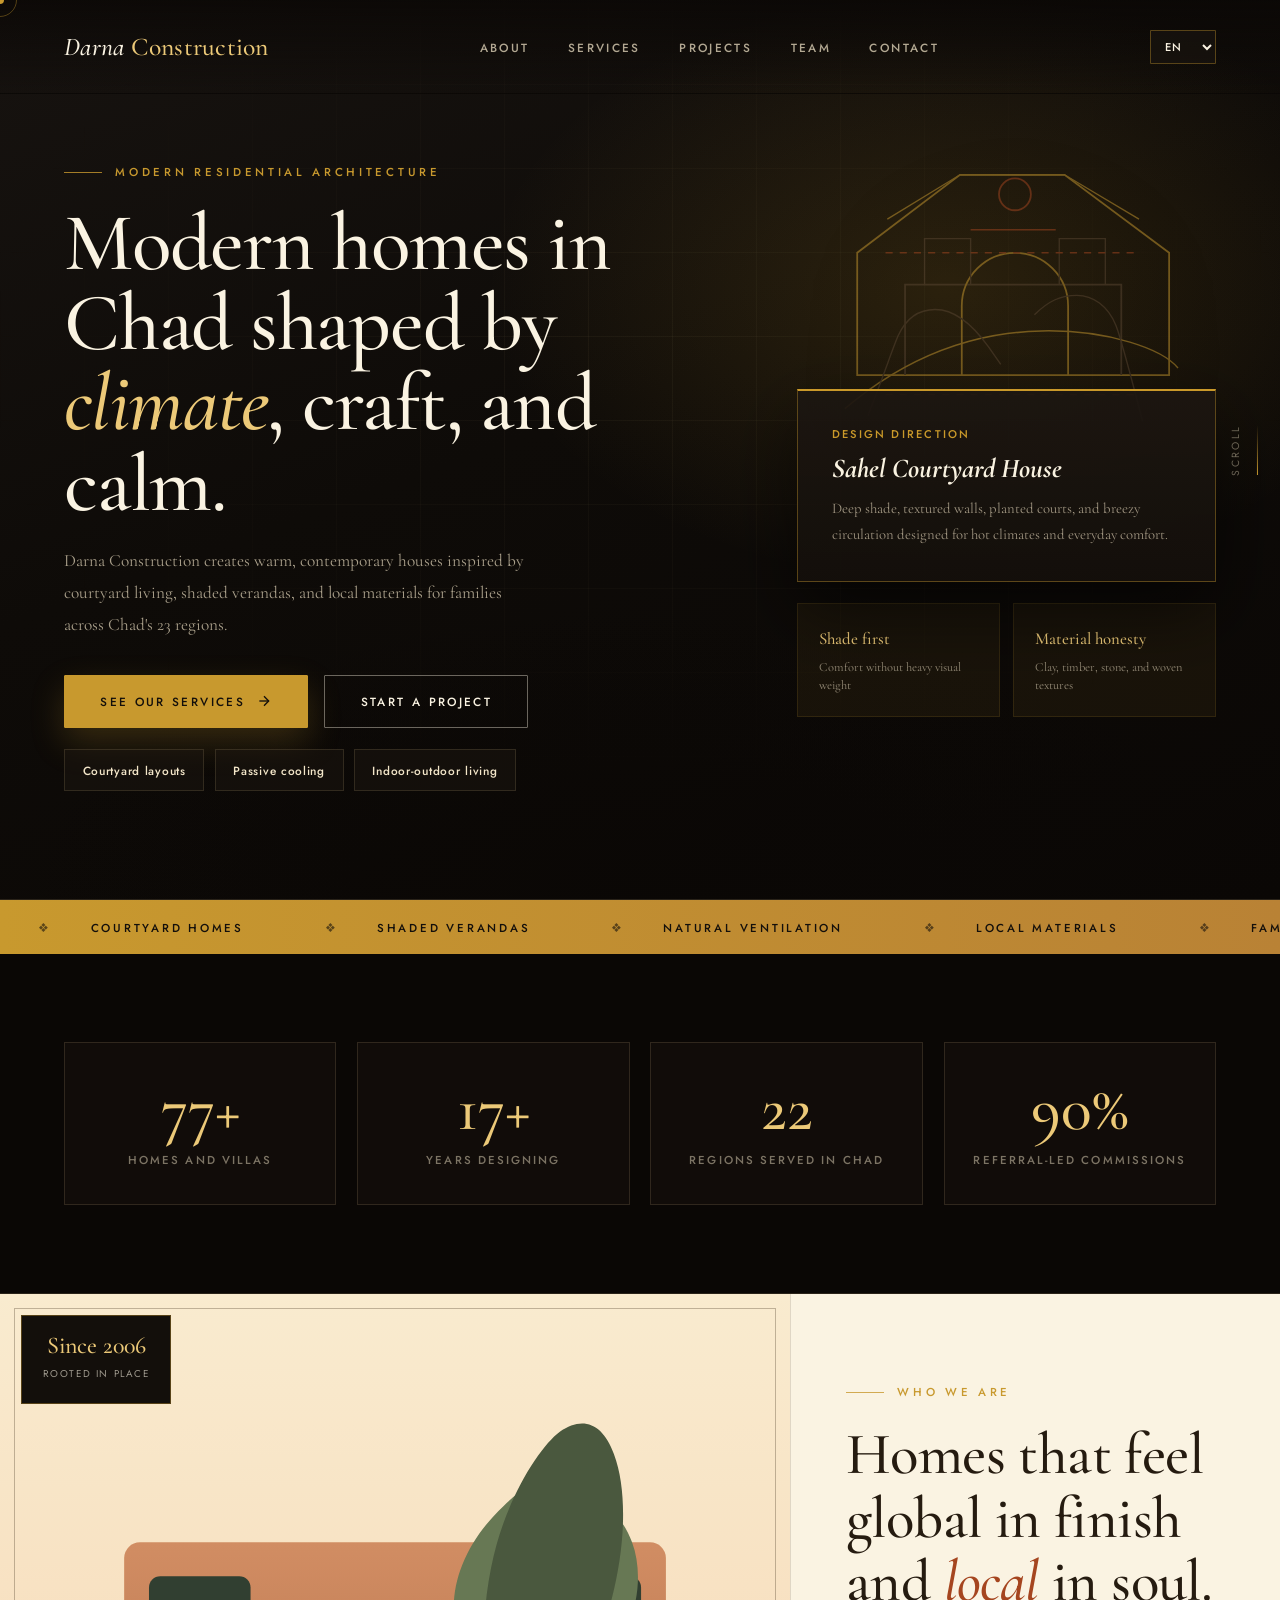
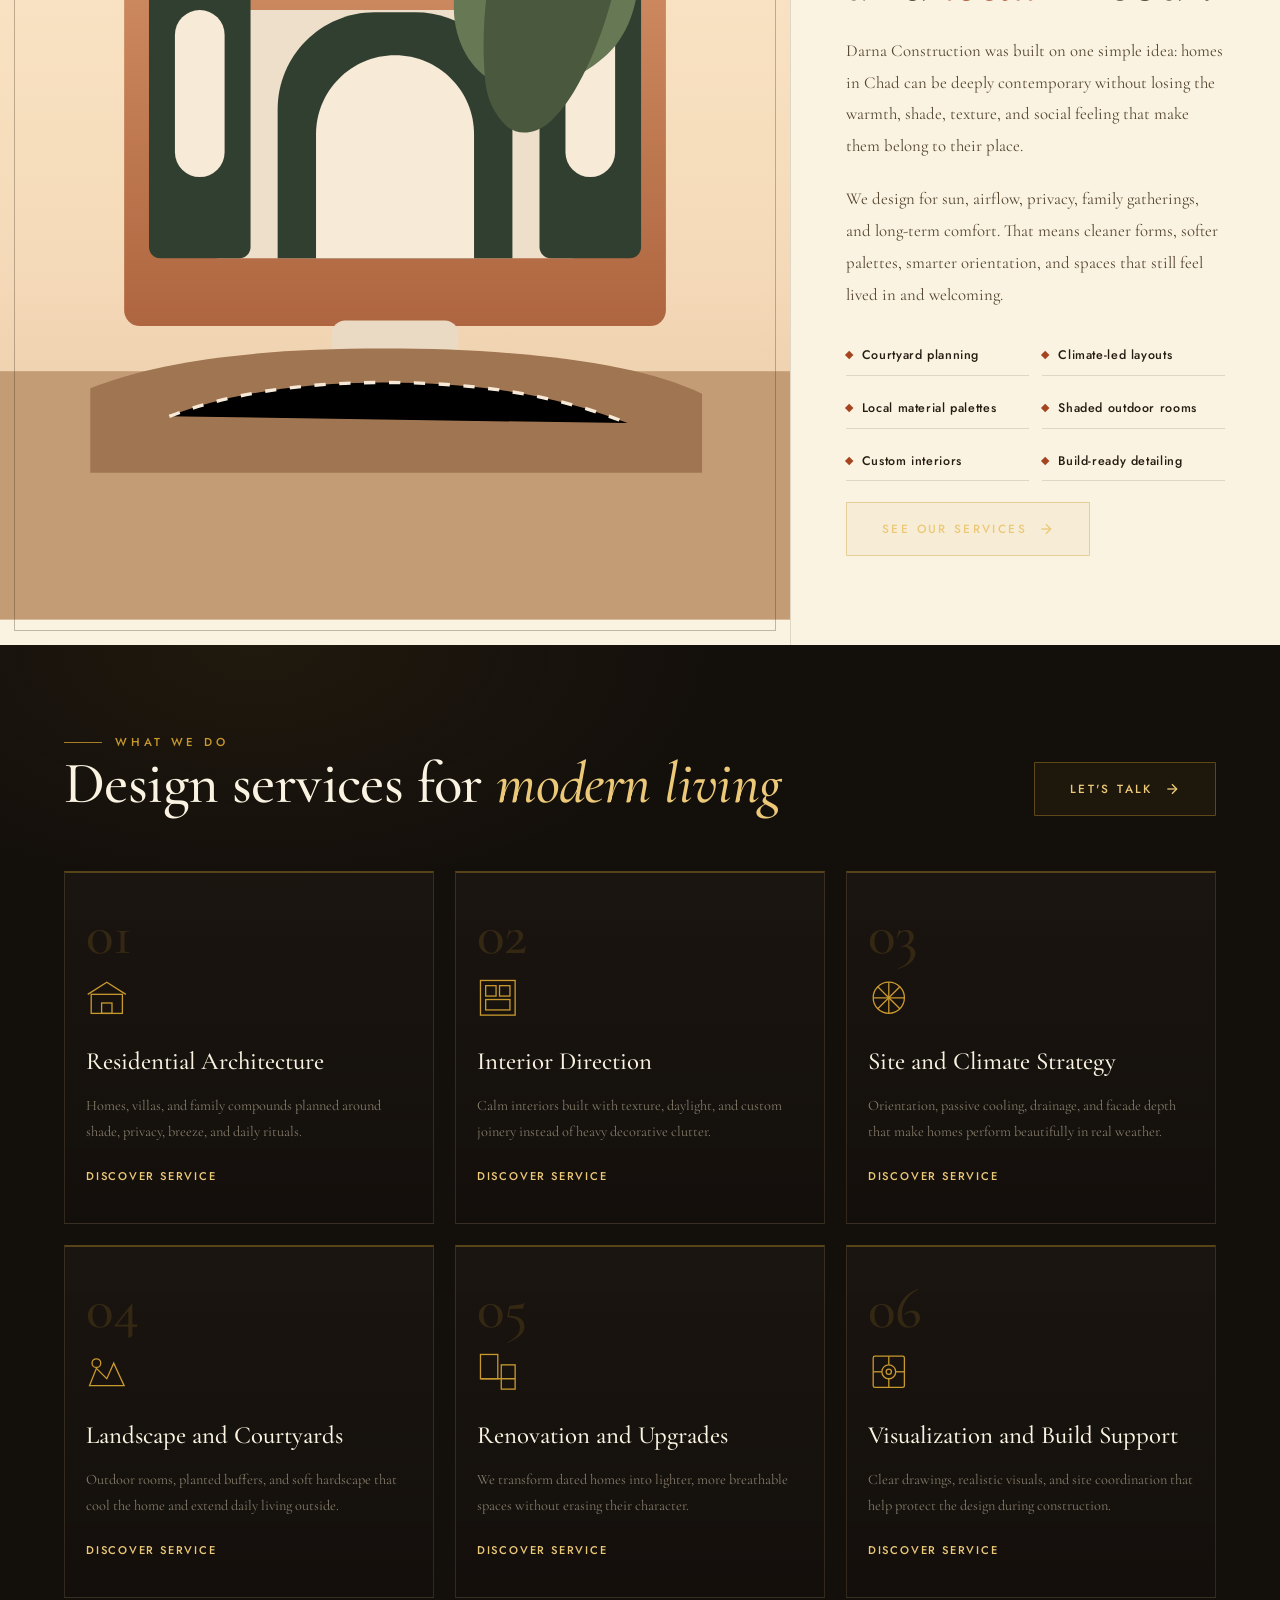
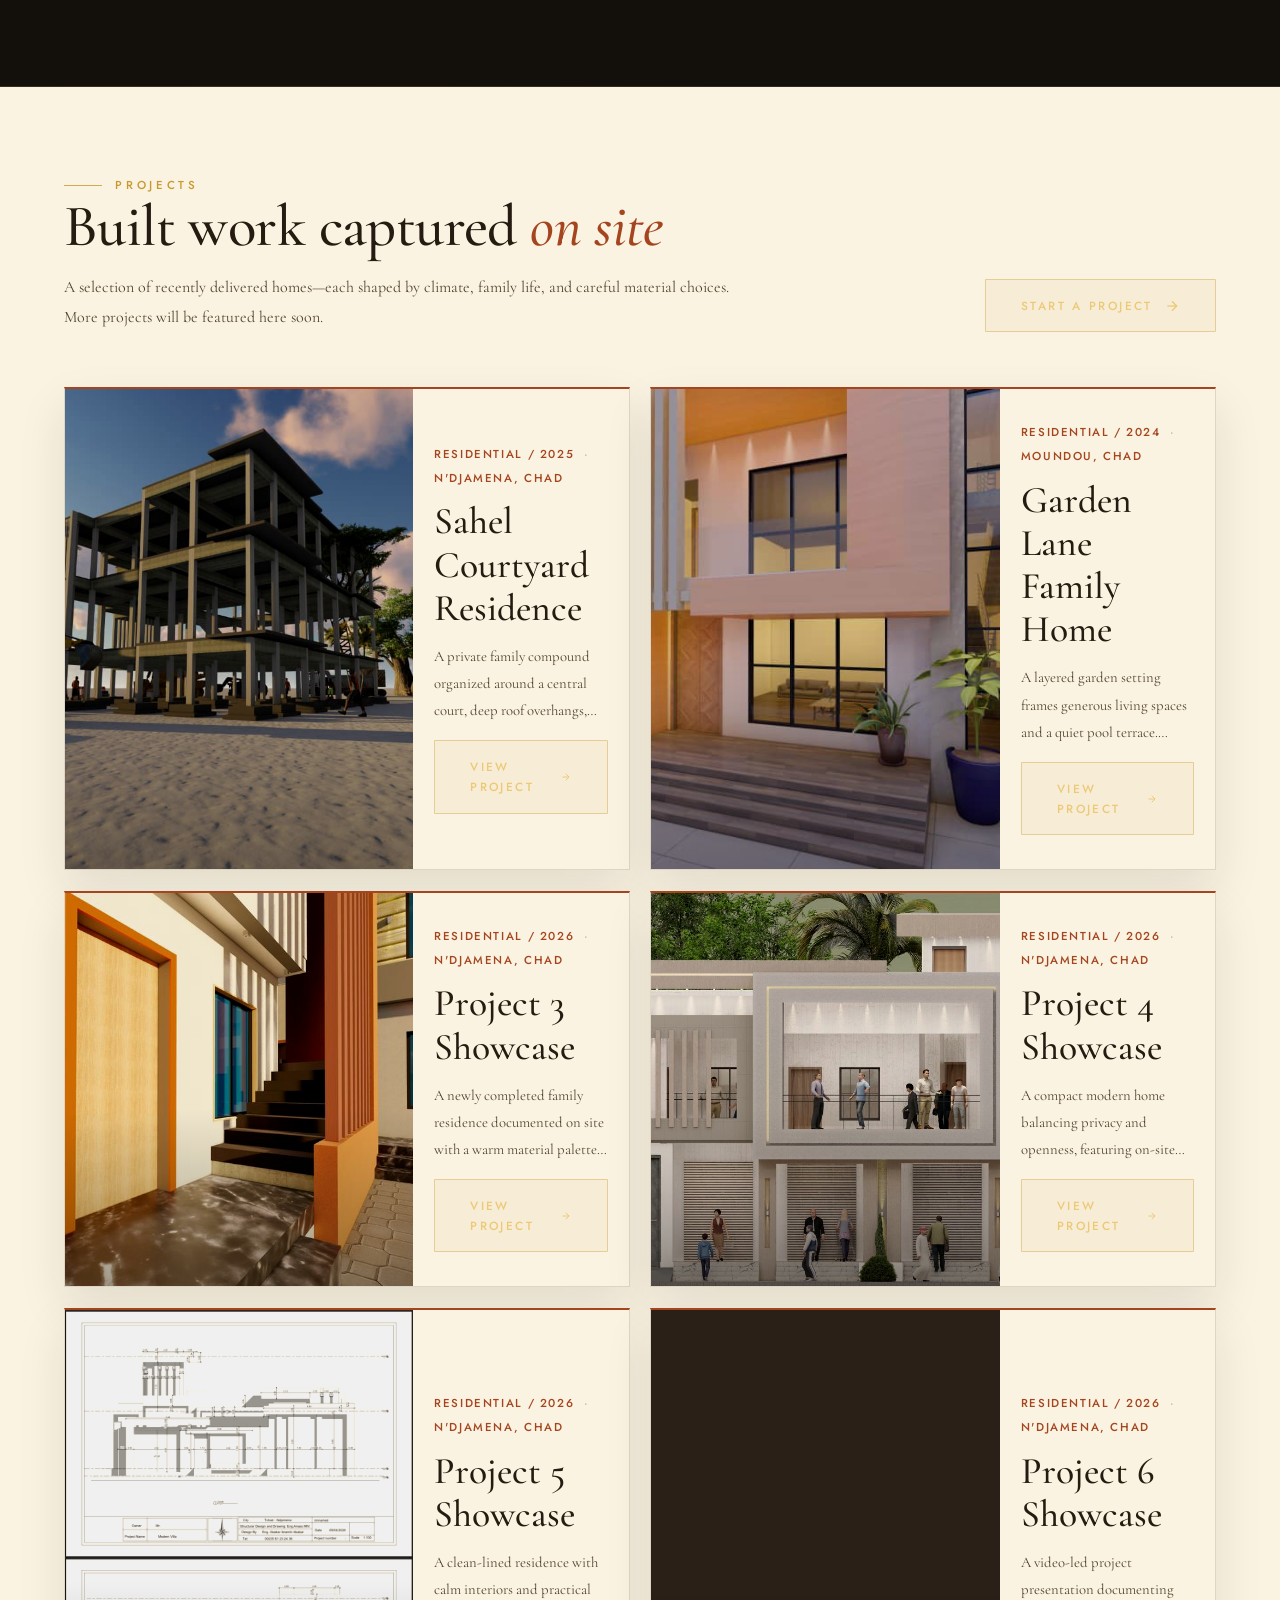
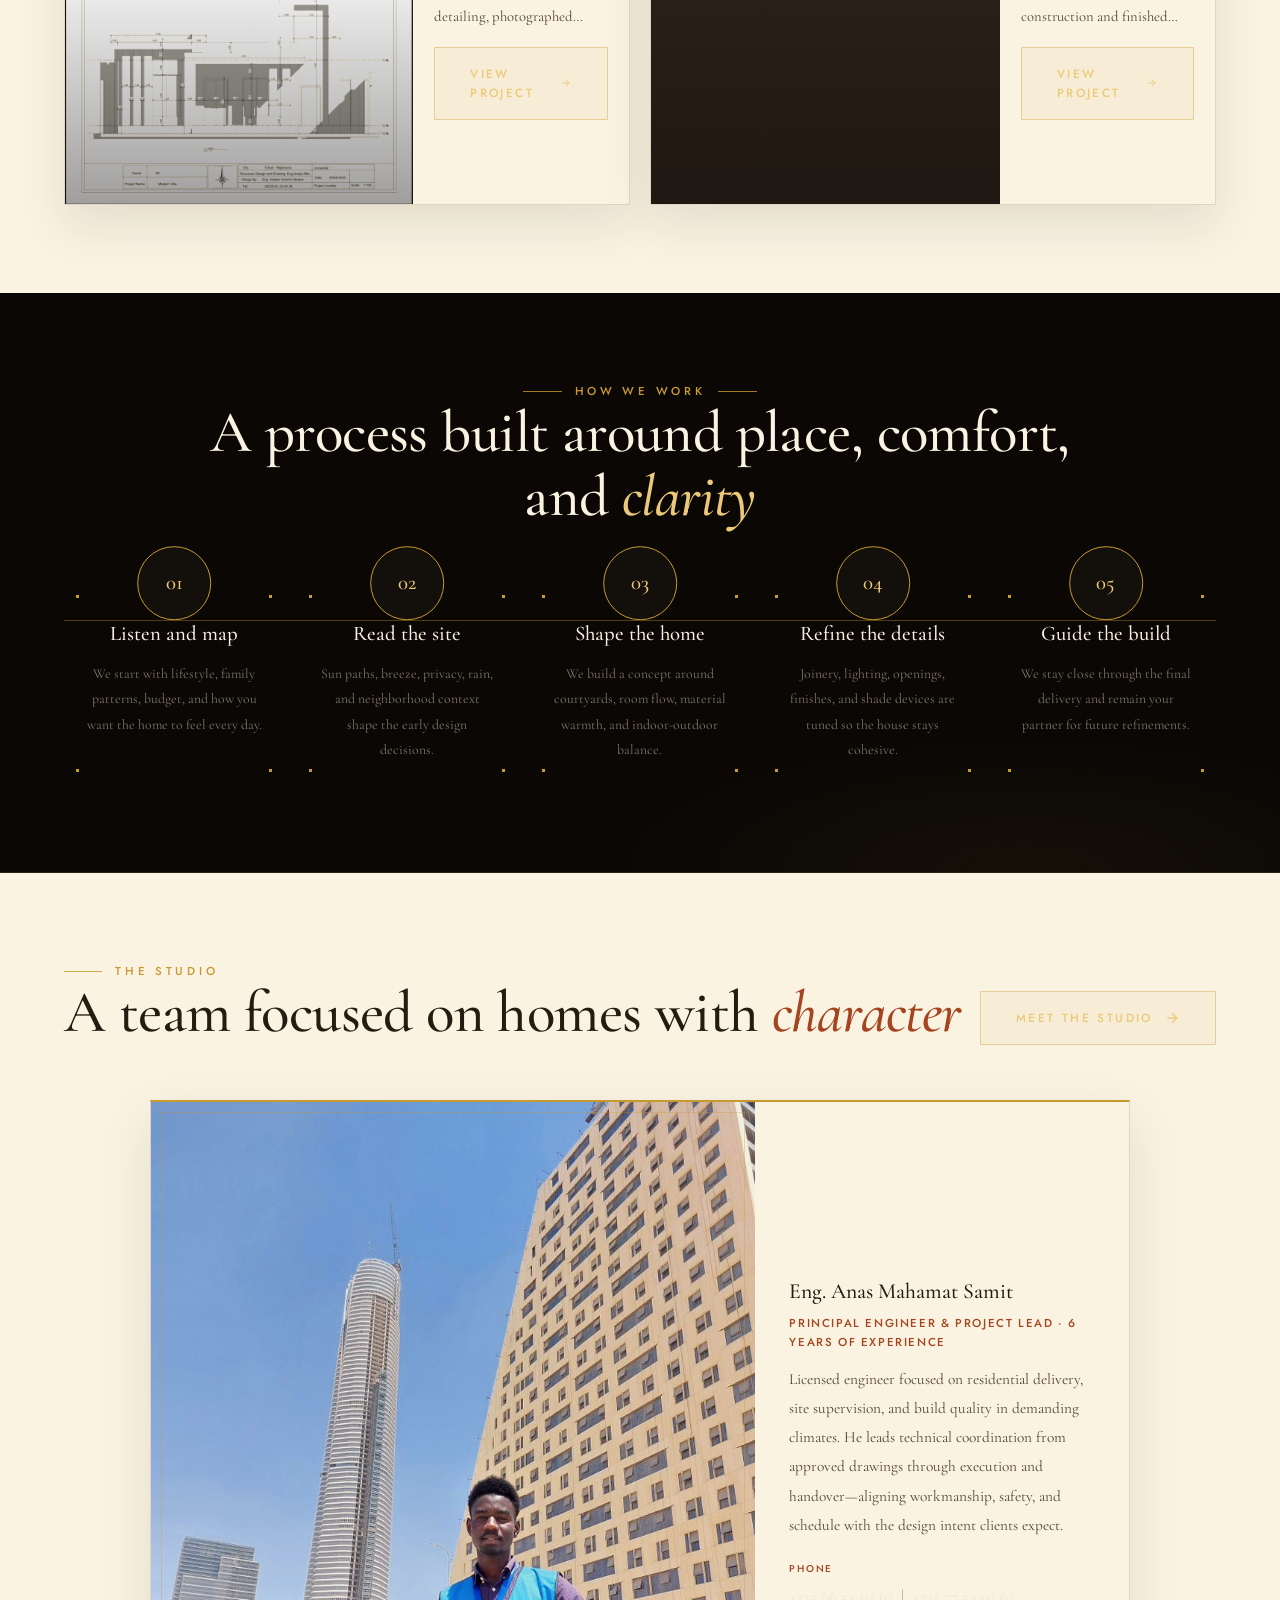
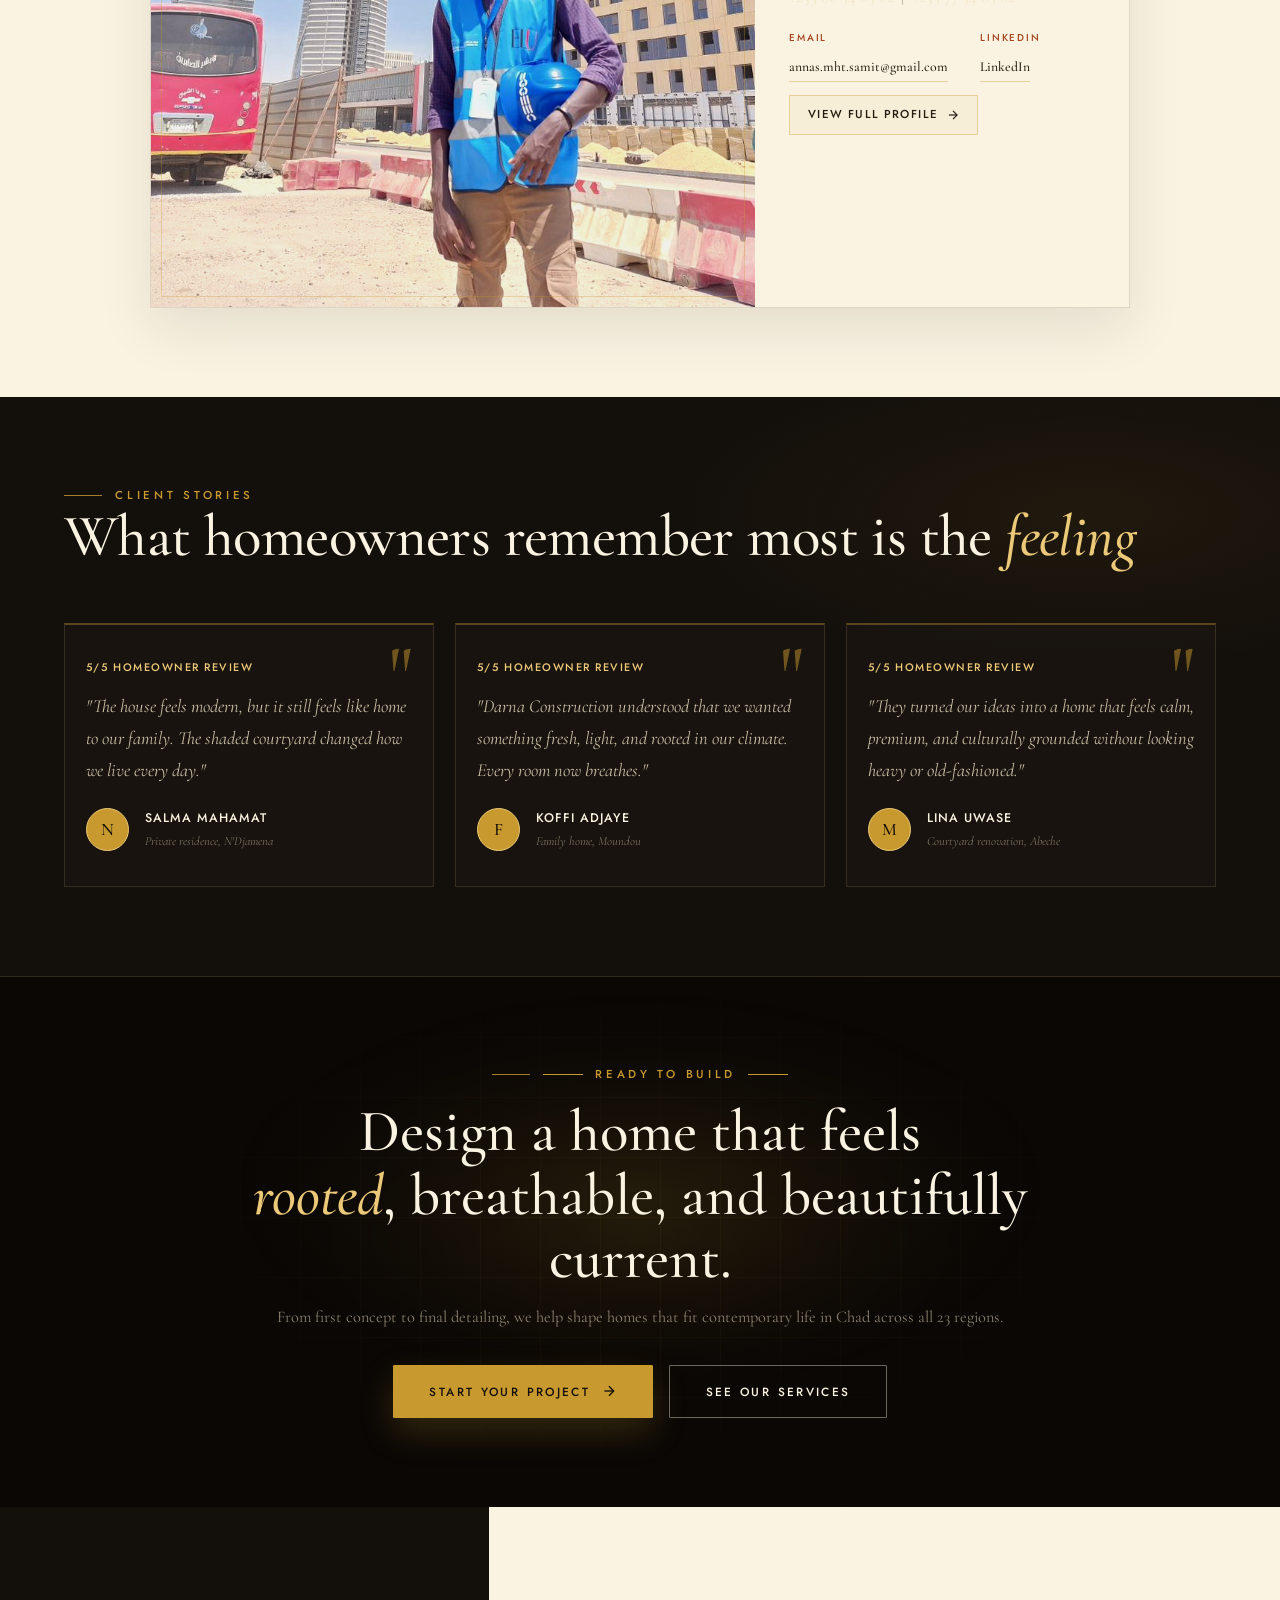
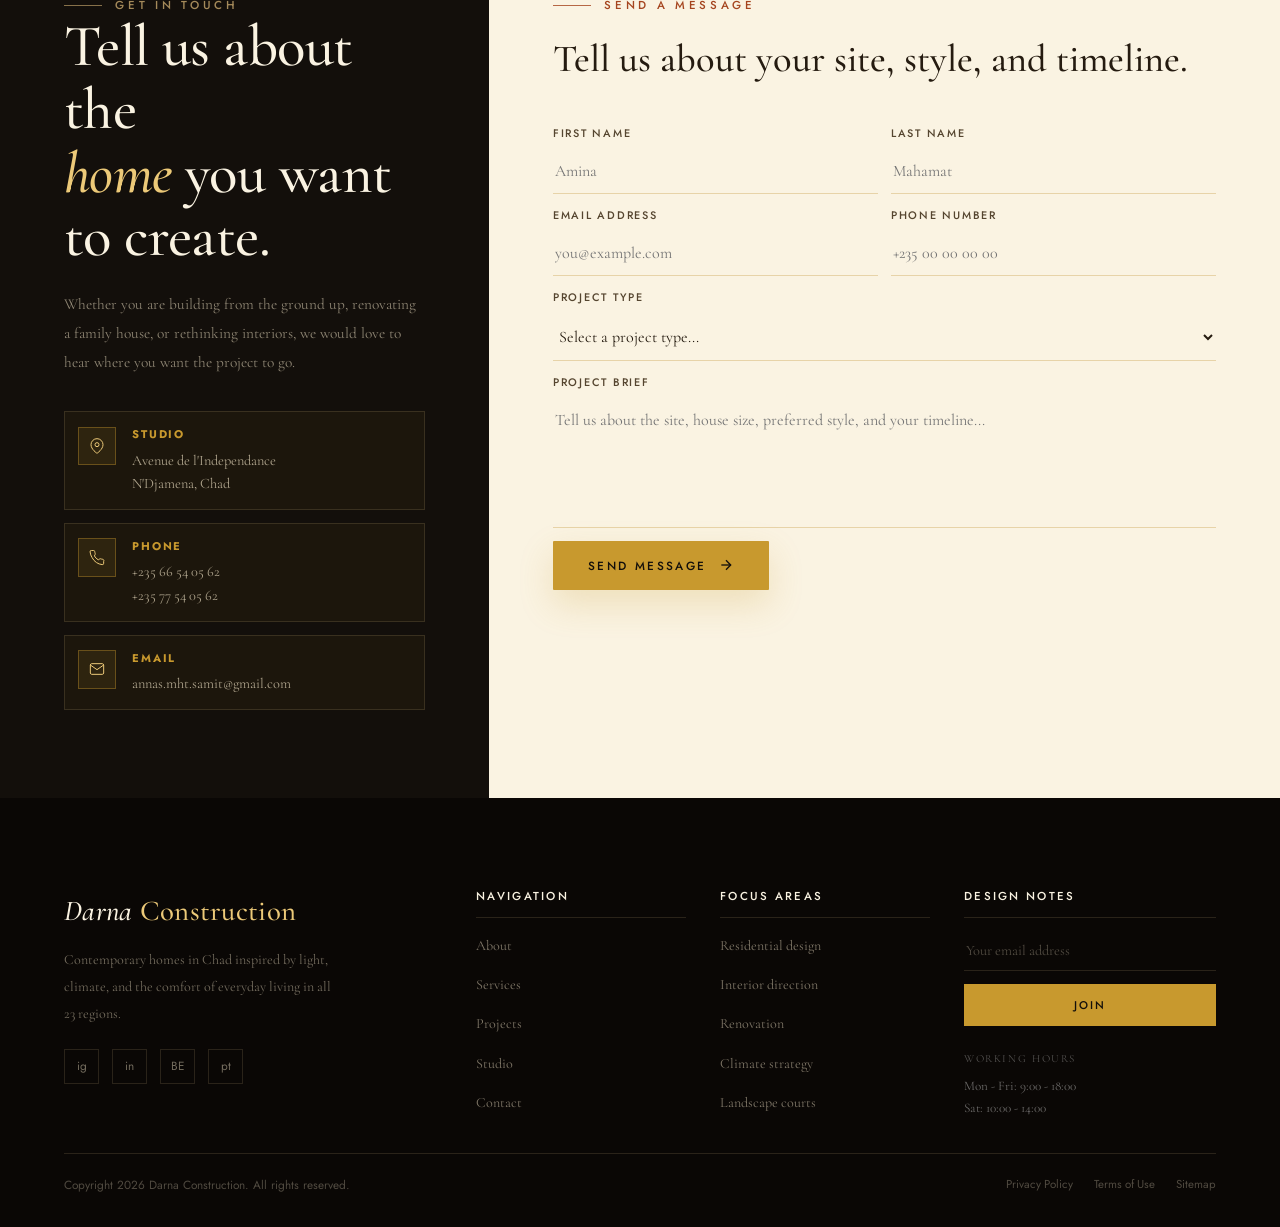
==== commit edd447fa: "gujv" ====
--- a/index.html
+++ b/index.html
@@ -432,6 +432,7 @@
         </div>
       </article>
 
+      
       <article class="portfolio-preview-card reveal reveal-delay-5">
         <a href="projects/project-6-showcase.html" class="portfolio-preview-media" aria-label="View project: Project 6 Showcase">
           <video class="portfolio-video" src="ProjectAssets/Project6/1.mp4" muted loop playsinline autoplay preload="metadata" aria-label="Project 6 Showcase — featured preview"></video>
